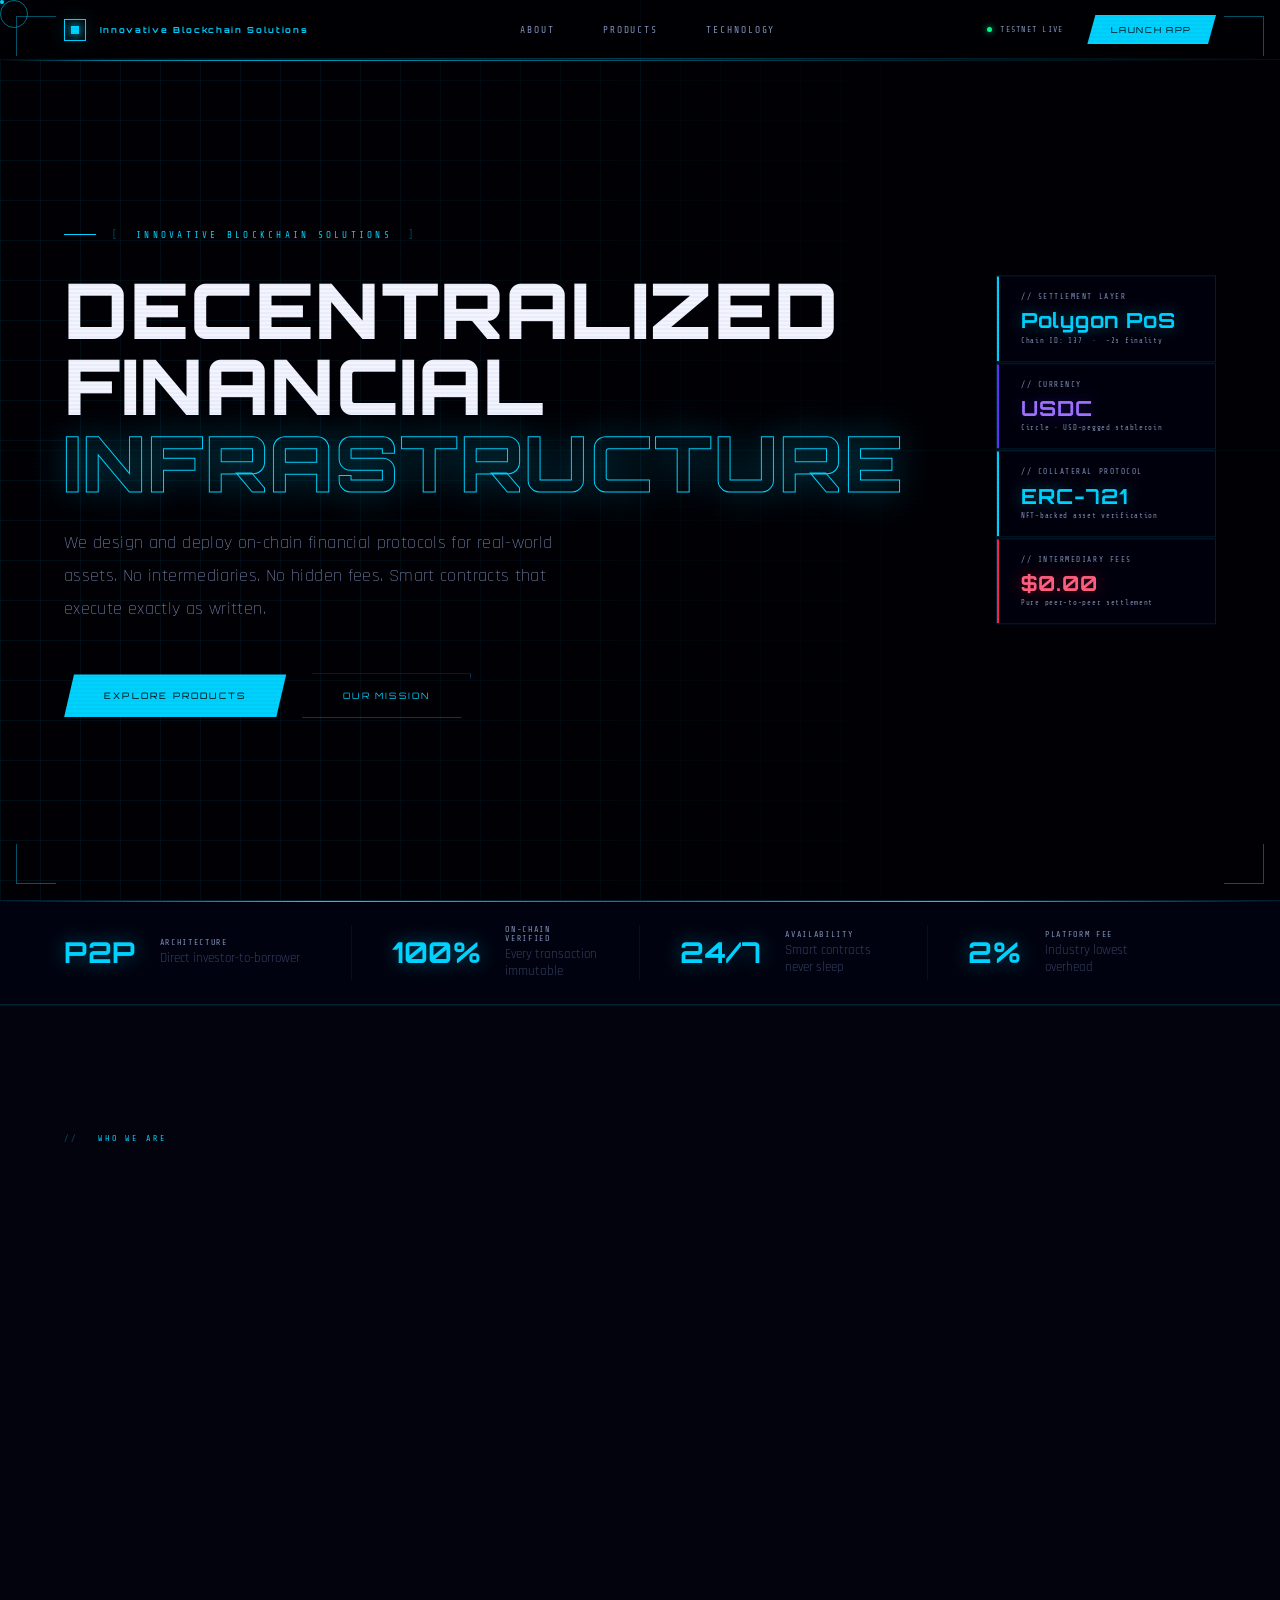
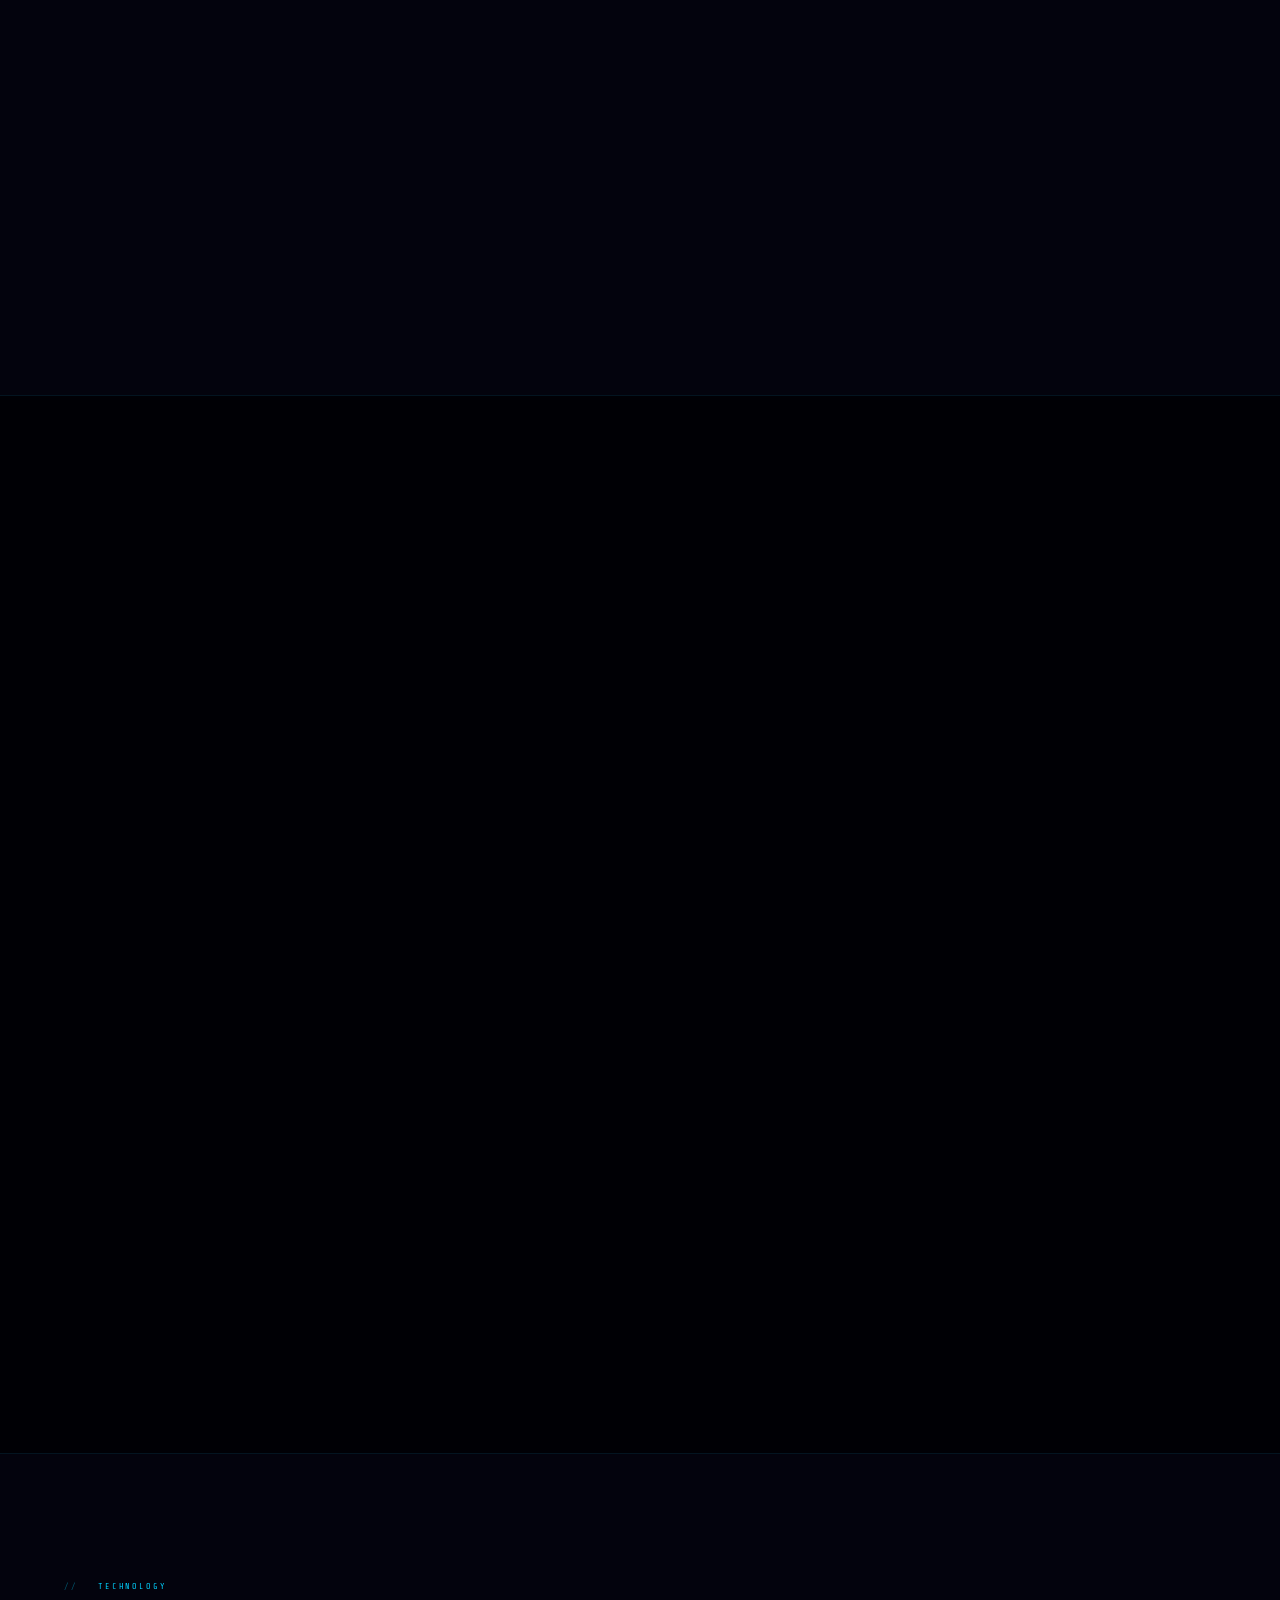
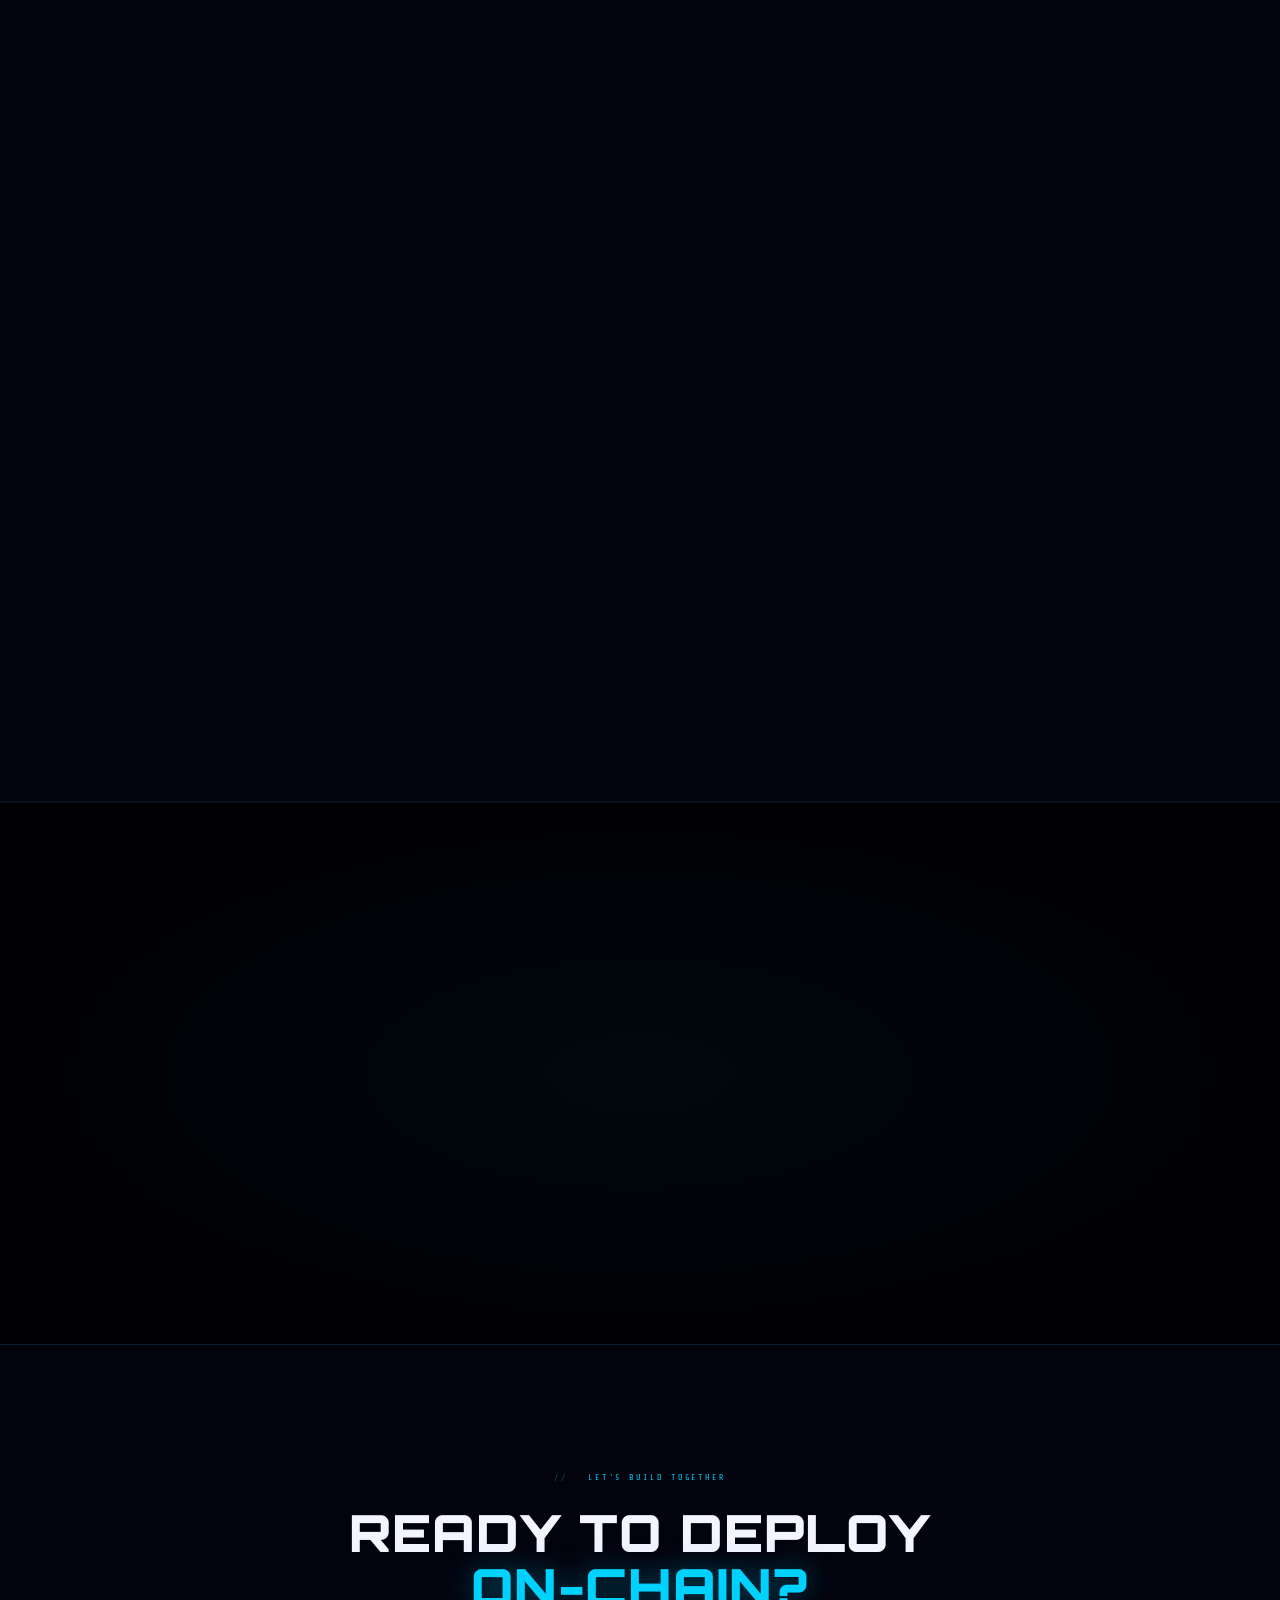
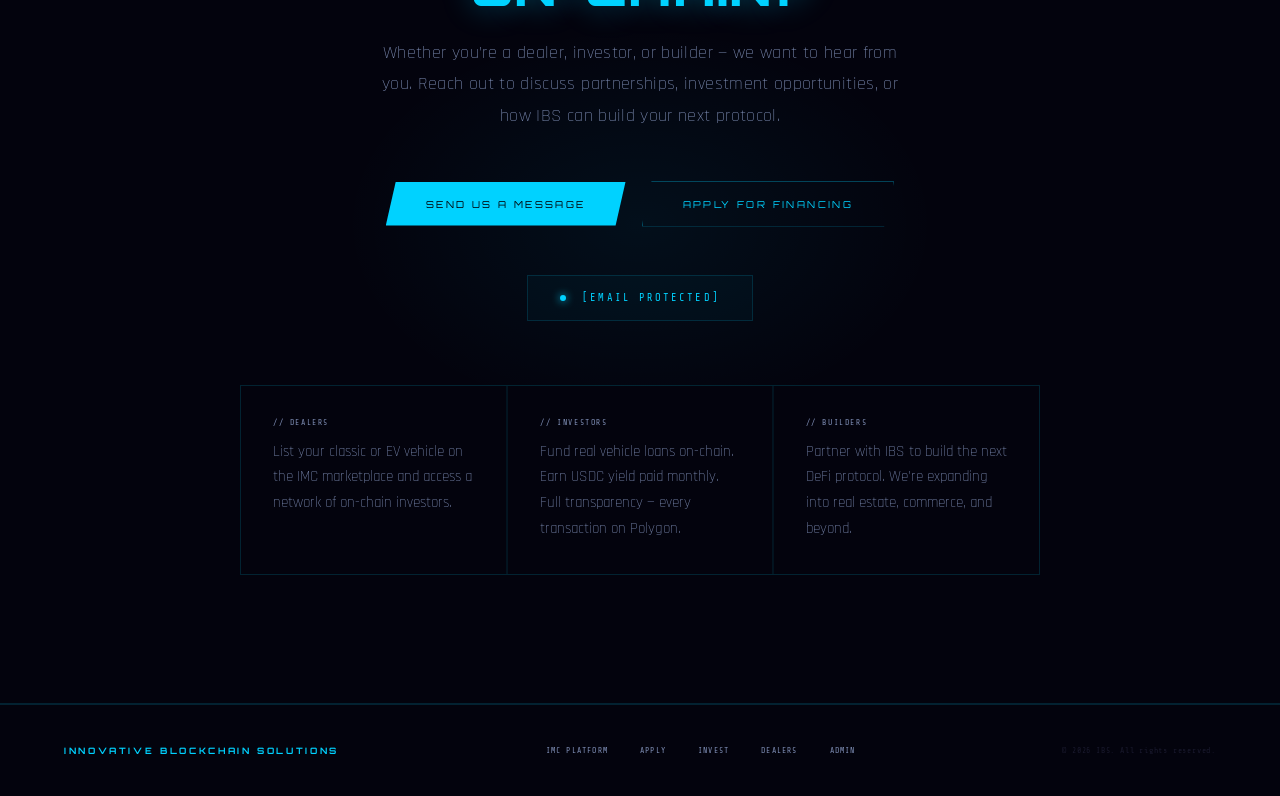
==== index.html @ 5142f0af "Update index.html" ====
<!DOCTYPE html>
<html lang="en">
<head>
<meta charset="UTF-8">
<meta name="viewport" content="width=device-width, initial-scale=1.0">
<title>Innovative Blockchain Solutions</title>
<link href="https://fonts.googleapis.com/css2?family=Rajdhani:wght@300;400;500;600;700&family=Share+Tech+Mono&family=Orbitron:wght@400;500;600;700;800;900&display=swap" rel="stylesheet">
<style>
:root {
  --bg: #000005;
  --surface: #03030d;
  --border: rgba(0,210,255,0.08);
  --border2: rgba(0,210,255,0.15);
  --cyan: #00d2ff;
  --cyan2: #00fff7;
  --purple: #6030ff;
  --red: #ff2050;
  --text: #f2f4ff;
  --muted: #8090b8;
  --dim: #1a1a2e;
  --glow: rgba(0,210,255,0.15);
}

*, *::before, *::after { box-sizing: border-box; margin: 0; padding: 0; }
html { scroll-behavior: smooth; }

body {
  background: var(--bg);
  color: var(--text);
  font-family: 'Rajdhani', sans-serif;
  font-weight: 400;
  overflow-x: hidden;
  cursor: none;
}

/* CURSOR */
#cur { width:4px; height:4px; background:var(--cyan); position:fixed; pointer-events:none; z-index:9999; border-radius:50%; box-shadow:0 0 8px var(--cyan); }
#cur-ring { width:28px; height:28px; border:1px solid rgba(0,210,255,0.5); position:fixed; pointer-events:none; z-index:9998; border-radius:50%; }
#cur-cross-h { position:fixed; height:1px; width:100vw; background:rgba(0,210,255,0.03); pointer-events:none; z-index:9990; top:50%; transform:translateY(-50%); }
#cur-cross-v { position:fixed; width:1px; height:100vh; background:rgba(0,210,255,0.03); pointer-events:none; z-index:9990; left:50%; transform:translateX(-50%); }

/* SCANLINES */
body::before {
  content:'';
  position:fixed; inset:0;
  background: repeating-linear-gradient(0deg, transparent, transparent 2px, rgba(0,0,20,0.03) 2px, rgba(0,0,20,0.03) 4px);
  pointer-events:none; z-index:1000; animation: scanline 8s linear infinite;
}
@keyframes scanline {
  0% { background-position: 0 0; }
  100% { background-position: 0 100vh; }
}

/* HUD CORNERS */
.hud-tl, .hud-tr, .hud-bl, .hud-br {
  position:fixed; width:40px; height:40px; pointer-events:none; z-index:900;
}
.hud-tl { top:16px; left:16px; border-top:1px solid rgba(0,210,255,0.4); border-left:1px solid rgba(0,210,255,0.4); }
.hud-tr { top:16px; right:16px; border-top:1px solid rgba(0,210,255,0.4); border-right:1px solid rgba(0,210,255,0.4); }
.hud-bl { bottom:16px; left:16px; border-bottom:1px solid rgba(0,210,255,0.4); border-left:1px solid rgba(0,210,255,0.4); }
.hud-br { bottom:16px; right:16px; border-bottom:1px solid rgba(0,210,255,0.4); border-right:1px solid rgba(0,210,255,0.4); }

/* NAV */
nav {
  position:fixed; top:0; left:0; right:0; z-index:800;
  padding:0 4rem;
  height:60px;
  display:flex; justify-content:space-between; align-items:center;
  background: rgba(0,0,5,0.85);
  backdrop-filter: blur(30px);
  border-bottom: 1px solid var(--border);
}

nav::after {
  content:'';
  position:absolute; bottom:0; left:0; right:0; height:1px;
  background: linear-gradient(90deg, transparent, var(--cyan), transparent);
  opacity:0.3;
}

.nav-logo {
  font-family:'Orbitron', sans-serif;
  font-size:0.52rem;
  font-weight:700;
  letter-spacing:0.2em;
  color:var(--cyan);
  text-decoration:none;
  display:flex; align-items:center; gap:0.85rem;
}

.nav-logo-icon {
  width:22px; height:22px;
  border:1px solid var(--cyan);
  display:flex; align-items:center; justify-content:center;
  position:relative;
}
.nav-logo-icon::before {
  content:'';
  width:8px; height:8px;
  background:var(--cyan);
  box-shadow:0 0 10px var(--cyan), 0 0 20px var(--cyan);
  animation: pulse-dot 2s ease-in-out infinite;
}
@keyframes pulse-dot {
  0%,100% { transform:scale(1); opacity:1; }
  50% { transform:scale(0.6); opacity:0.5; }
}

.nav-center {
  display:flex; gap:3rem;
}
.nav-center a {
  font-family:'Share Tech Mono', monospace;
  font-size:0.6rem;
  letter-spacing:0.2em;
  text-transform:uppercase;
  color:var(--muted);
  text-decoration:none;
  transition:color 0.2s;
  position:relative;
}
.nav-center a::after {
  content:'';
  position:absolute; bottom:-4px; left:0; right:100%;
  height:1px; background:var(--cyan);
  transition:right 0.3s;
}
.nav-center a:hover { color:var(--cyan); }
.nav-center a:hover::after { right:0; }

.nav-right {
  display:flex; align-items:center; gap:1.5rem;
}

.nav-status {
  font-family:'Share Tech Mono', monospace;
  font-size:0.52rem;
  letter-spacing:0.15em;
  color:var(--muted);
  display:flex; align-items:center; gap:0.5rem;
}
.nav-status-dot {
  width:5px; height:5px;
  border-radius:50%;
  background:#00ff88;
  box-shadow:0 0 6px #00ff88;
  animation:pulse-dot 2s infinite;
}

.nav-btn {
  font-family:'Orbitron', monospace;
  font-size:0.52rem;
  letter-spacing:0.2em;
  text-transform:uppercase;
  color:var(--bg);
  background:var(--cyan);
  border:none;
  padding:0.6rem 1.5rem;
  cursor:none;
  text-decoration:none;
  clip-path: polygon(8px 0%, 100% 0%, calc(100% - 8px) 100%, 0% 100%);
  transition:all 0.2s;
  display:inline-block;
}
.nav-btn:hover { background:var(--cyan2); box-shadow:0 0 20px rgba(0,210,255,0.5); }

/* HERO */
.hero {
  min-height:100vh;
  display:flex; flex-direction:column; justify-content:center;
  padding:7rem 4rem 4rem;
  position:relative; overflow:visible;
  z-index:2;
}

/* Full-width ladder grid that fades into the title */
.hero::before {
  content:'';
  position:absolute;
  top:0; left:0; right:0; bottom:0;
  background-image:
    linear-gradient(rgba(0,210,255,0.07) 1px, transparent 1px),
    linear-gradient(90deg, rgba(0,210,255,0.07) 1px, transparent 1px);
  background-size:40px 40px;
  mask-image: linear-gradient(90deg, rgba(0,0,0,1) 0%, rgba(0,0,0,0.85) 25%, rgba(0,0,0,0.4) 55%, rgba(0,0,0,0.1) 75%, rgba(0,0,0,0) 90%);
  -webkit-mask-image: linear-gradient(90deg, rgba(0,0,0,1) 0%, rgba(0,0,0,0.85) 25%, rgba(0,0,0,0.4) 55%, rgba(0,0,0,0.1) 75%, rgba(0,0,0,0) 90%);
  pointer-events:none;
  z-index:1;
  animation: grid-drift 20s linear infinite;
}

@keyframes grid-drift {
  0% { background-position: 0 0; }
  100% { background-position: 40px 40px; }
}

/* Top edge accent line - full width */
.hero::after {
  content:'';
  position:absolute;
  top:60px; left:0; right:0; height:1px;
  background:linear-gradient(90deg, 
    rgba(0,210,255,0.0) 0%,
    rgba(0,210,255,0.6) 8%,
    rgba(0,210,255,0.8) 20%,
    rgba(0,210,255,0.4) 50%,
    rgba(0,210,255,0.15) 75%,
    rgba(0,210,255,0.0) 100%);
  pointer-events:none;
  z-index:3;
}

/* HERO CANVAS BACKGROUND */
#hero-canvas {
  position:fixed; inset:0;
  width:100vw; height:100vh;
  z-index:0;
}

.hero-content { position:relative; z-index:5; max-width:700px; }

.hero-eyebrow {
  font-family:'Share Tech Mono', monospace;
  font-size:0.58rem;
  letter-spacing:0.35em;
  text-transform:uppercase;
  color:var(--cyan);
  margin-bottom:2rem;
  display:flex; align-items:center; gap:1rem;
  opacity:0; animation: fadeUp 0.8s 0.3s forwards;
}
.hero-eyebrow-line { width:2rem; height:1px; background:var(--cyan); }
.hero-eyebrow-bracket { color:rgba(0,210,255,0.4); }

.hero-title {
  font-family:'Orbitron', sans-serif;
  font-weight:900;
  font-size:clamp(2.8rem, 6vw, 5.5rem);
  line-height:1.0;
  letter-spacing:0.02em;
  text-transform:uppercase;
  margin-bottom:1.5rem;
}

.hero-title .t1 { display:block; color:var(--text); opacity:0; animation:fadeUp 0.8s 0.5s forwards; }
.hero-title .t2 { display:block; color:var(--text); opacity:0; animation:fadeUp 0.8s 0.65s forwards; }
.hero-title .t3 {
  display:block;
  color:transparent;
  -webkit-text-stroke:1px var(--cyan);
  opacity:0; animation:fadeUp 0.8s 0.8s forwards;
  text-shadow: 0 0 40px rgba(0,210,255,0.3);
}

.hero-sub {
  font-family:'Rajdhani', sans-serif;
  font-size:1.15rem;
  font-weight:300;
  color:var(--muted);
  line-height:1.8;
  max-width:520px;
  margin-bottom:3rem;
  letter-spacing:0.02em;
  opacity:0; animation:fadeUp 0.8s 1s forwards;
}

.hero-actions {
  display:flex; gap:1rem; align-items:center;
  opacity:0; animation:fadeUp 0.8s 1.2s forwards;
}

.btn-primary {
  font-family:'Orbitron', sans-serif;
  font-size:0.55rem;
  letter-spacing:0.25em;
  text-transform:uppercase;
  color:var(--bg);
  background:var(--cyan);
  border:none;
  padding:1rem 2.5rem;
  cursor:none;
  text-decoration:none;
  clip-path: polygon(10px 0%, 100% 0%, calc(100% - 10px) 100%, 0% 100%);
  transition:all 0.2s;
  display:inline-block;
  position:relative;
  overflow:hidden;
}
.btn-primary::before {
  content:'';
  position:absolute; top:0; left:-100%; width:100%; height:100%;
  background: linear-gradient(90deg, transparent, rgba(255,255,255,0.3), transparent);
  transition:left 0.4s;
}
.btn-primary:hover { box-shadow:0 0 30px rgba(0,210,255,0.5), 0 0 60px rgba(0,210,255,0.2); }
.btn-primary:hover::before { left:100%; }

.btn-ghost {
  font-family:'Orbitron', sans-serif;
  font-size:0.55rem;
  letter-spacing:0.25em;
  text-transform:uppercase;
  color:var(--cyan);
  background:transparent;
  border:1px solid rgba(0,210,255,0.3);
  padding:1rem 2.5rem;
  cursor:none;
  text-decoration:none;
  clip-path: polygon(10px 0%, 100% 0%, calc(100% - 10px) 100%, 0% 100%);
  transition:all 0.2s;
  display:inline-block;
}
.btn-ghost:hover {
  background:rgba(0,210,255,0.06);
  border-color:rgba(0,210,255,0.6);
  box-shadow:0 0 20px rgba(0,210,255,0.1);
}

/* HERO METRICS */
.hero-metrics {
  position:absolute;
  right:4rem; top:50%; transform:translateY(-50%);
  display:flex; flex-direction:column; gap:1px;
  z-index:5;
  opacity:0; animation:fadeIn 1s 1.5s forwards;
}
.metric-item {
  background:rgba(0,0,15,0.8);
  border:1px solid var(--border2);
  padding:1rem 1.5rem;
  width:220px;
  position:relative;
  overflow:hidden;
}
.metric-item::before {
  content:'';
  position:absolute; left:0; top:0; bottom:0; width:2px;
  background:var(--cyan);
}
.metric-label {
  font-family:'Share Tech Mono', monospace;
  font-size:0.48rem;
  letter-spacing:0.2em;
  text-transform:uppercase;
  color:var(--muted);
  margin-bottom:0.4rem;
}
.metric-val {
  font-family:'Orbitron', sans-serif;
  font-weight:700;
  font-size:1.3rem;
  color:var(--cyan);
  letter-spacing:0.05em;
  text-shadow:0 0 15px rgba(0,210,255,0.4);
}
.metric-sub {
  font-family:'Share Tech Mono', monospace;
  font-size:0.45rem;
  color:var(--muted);
  letter-spacing:0.1em;
  margin-top:0.2rem;
}
.metric-item.purple::before { background:var(--purple); }
.metric-item.purple .metric-val { color:#a070ff; text-shadow:0 0 15px rgba(96,48,255,0.4); }
.metric-item.red::before { background:var(--red); }
.metric-item.red .metric-val { color:#ff6080; text-shadow:0 0 15px rgba(255,32,80,0.4); }

/* DATA STRIP */
.data-strip {
  position:relative; z-index:2;
  border-top:1px solid var(--border2);
  border-bottom:1px solid var(--border2);
  padding:1.5rem 4rem;
  background:rgba(0,5,20,0.7);
  backdrop-filter:blur(10px);
  overflow:hidden;
}
.data-strip::before {
  content:'';
  position:absolute; top:0; left:0; right:0; height:1px;
  background:linear-gradient(90deg, transparent, var(--cyan), var(--purple), var(--cyan), transparent);
  animation:scan 4s linear infinite;
}
@keyframes scan {
  0% { transform:translateX(-100%); }
  100% { transform:translateX(100%); }
}

.data-strip-inner {
  display:grid;
  grid-template-columns:repeat(4,1fr);
  gap:0;
}
.ds-item {
  padding:0 2.5rem;
  border-right:1px solid var(--border);
  display:flex; align-items:center; gap:1.5rem;
}
.ds-item:first-child { padding-left:0; }
.ds-item:last-child { border-right:none; }
.ds-num {
  font-family:'Orbitron', sans-serif;
  font-weight:700;
  font-size:1.8rem;
  color:var(--cyan);
  letter-spacing:0.02em;
  text-shadow:0 0 20px rgba(0,210,255,0.4);
  line-height:1;
}
.ds-text {}
.ds-label {
  font-family:'Share Tech Mono', monospace;
  font-size:0.52rem;
  letter-spacing:0.2em;
  text-transform:uppercase;
  color:var(--muted);
}
.ds-desc {
  font-family:'Rajdhani', sans-serif;
  font-size:0.82rem;
  color:rgba(74,85,128,0.7);
  margin-top:0.2rem;
}

/* SECTIONS */
section {
  position:relative; z-index:2;
  padding:8rem 4rem;
}

.sec-tag {
  font-family:'Share Tech Mono', monospace;
  font-size:0.52rem;
  letter-spacing:0.35em;
  text-transform:uppercase;
  color:var(--cyan);
  margin-bottom:1.5rem;
  display:flex; align-items:center; gap:1rem;
}
.sec-tag::before { content:'//'; color:rgba(0,210,255,0.4); margin-right:0.25rem; }

.sec-title {
  font-family:'Orbitron', sans-serif;
  font-weight:800;
  font-size:clamp(2rem, 4vw, 3.5rem);
  line-height:1.05;
  letter-spacing:0.02em;
  text-transform:uppercase;
  margin-bottom:1.5rem;
}

/* ABOUT */
#about { background:var(--surface); border-top:1px solid var(--border); border-bottom:1px solid var(--border); }

.about-grid {
  display:grid;
  grid-template-columns:1fr 1fr;
  gap:6rem;
  align-items:center;
  margin-top:4rem;
}

.about-text p {
  font-size:1.05rem;
  font-weight:300;
  color:var(--muted);
  line-height:1.85;
  margin-bottom:1.5rem;
  letter-spacing:0.02em;
}
.about-text p strong { color:var(--text); font-weight:600; }
.about-text p em { color:var(--cyan); font-style:normal; }

.spec-list {
  margin-top:2.5rem;
  border:1px solid var(--border);
}
.spec-row {
  display:flex;
  border-bottom:1px solid var(--border);
  font-family:'Share Tech Mono', monospace;
}
.spec-row:last-child { border-bottom:none; }
.spec-key {
  font-size:0.52rem;
  letter-spacing:0.15em;
  text-transform:uppercase;
  color:var(--muted);
  padding:0.85rem 1.25rem;
  border-right:1px solid var(--border);
  min-width:160px;
  background:rgba(0,210,255,0.02);
}
.spec-val {
  font-size:0.6rem;
  letter-spacing:0.1em;
  color:var(--cyan);
  padding:0.85rem 1.25rem;
}

/* ABOUT VISUAL */
.about-visual {
  position:relative;
  height:540px;
  margin-top:-6rem;
}
#about-canvas {
  width:100%; height:100%;
}

/* PRODUCTS */
#products { background:var(--bg); }

.products-header {
  display:flex;
  justify-content:space-between;
  align-items:flex-end;
  margin-bottom:3rem;
  padding-bottom:2rem;
  border-bottom:1px solid var(--border);
}

.products-grid {
  display:grid;
  grid-template-columns:2fr 1fr;
  gap:1px;
  background:var(--border2);
  border:1px solid var(--border2);
}

.product-card {
  background:var(--bg);
  padding:3rem;
  position:relative;
  overflow:hidden;
  text-decoration:none;
  color:inherit;
  display:block;
  cursor:none;
  transition:background 0.3s;
}

.product-card::after {
  content:'';
  position:absolute;
  bottom:0; left:0; right:100%; height:2px;
  background:var(--cyan);
  transition:right 0.4s;
}
.product-card:hover::after { right:0; }
.product-card:hover { background:rgba(0,210,255,0.02); }

.product-card.disabled { cursor:not-allowed; }
.product-card.disabled:hover { background:var(--bg); }
.product-card.disabled::after { display:none; }

.product-number {
  position:absolute; top:2rem; right:2rem;
  font-family:'Orbitron', sans-serif;
  font-weight:900;
  font-size:6rem;
  color:rgba(0,210,255,0.04);
  letter-spacing:-0.05em;
  line-height:1;
}

.product-badge {
  font-family:'Share Tech Mono', monospace;
  font-size:0.5rem;
  letter-spacing:0.2em;
  text-transform:uppercase;
  padding:0.2rem 0.75rem;
  border:1px solid;
  display:inline-flex;
  align-items:center;
  gap:0.4rem;
  margin-bottom:2rem;
}
.badge-live { color:#00ff88; border-color:rgba(0,255,136,0.3); background:rgba(0,255,136,0.05); }
.badge-soon { color:var(--muted); border-color:var(--border); }
.badge-dev { color:#a070ff; border-color:rgba(160,112,255,0.3); background:rgba(160,112,255,0.05); }
.badge-dot { width:4px; height:4px; border-radius:50%; background:currentColor; animation:pulse-dot 2s infinite; }

.product-name {
  font-family:'Orbitron', sans-serif;
  font-weight:900;
  font-size:3rem;
  letter-spacing:0.05em;
  text-transform:uppercase;
  color:var(--text);
  line-height:1;
  margin-bottom:0.35rem;
}

.product-full {
  font-family:'Share Tech Mono', monospace;
  font-size:0.55rem;
  letter-spacing:0.2em;
  text-transform:uppercase;
  color:var(--muted);
  margin-bottom:1.5rem;
}

.product-desc {
  font-size:1rem;
  font-weight:300;
  color:var(--muted);
  line-height:1.75;
  margin-bottom:2rem;
  max-width:480px;
  letter-spacing:0.02em;
}

.product-tags {
  display:flex; gap:0.5rem; flex-wrap:wrap; margin-bottom:2.5rem;
}
.ptag {
  font-family:'Share Tech Mono', monospace;
  font-size:0.45rem;
  letter-spacing:0.15em;
  text-transform:uppercase;
  color:rgba(0,210,255,0.5);
  border:1px solid rgba(0,210,255,0.15);
  padding:0.2rem 0.6rem;
  background:rgba(0,210,255,0.03);
}

.product-cta {
  font-family:'Orbitron', sans-serif;
  font-size:0.52rem;
  letter-spacing:0.2em;
  text-transform:uppercase;
  color:var(--cyan);
  display:flex; align-items:center; gap:0.75rem;
}
.cta-arrow {
  width:24px; height:1px; background:var(--cyan);
  position:relative; transition:width 0.3s;
}
.cta-arrow::after {
  content:'';
  position:absolute; right:0; top:-3px;
  width:7px; height:7px;
  border-right:1px solid var(--cyan);
  border-top:1px solid var(--cyan);
  transform:rotate(45deg);
}
.product-card:hover .cta-arrow { width:48px; }

/* SIDE STACK */
.product-side {
  display:grid; grid-template-rows:1fr 1fr;
  gap:1px; background:var(--border2);
}
.product-side-card {
  background:var(--bg);
  padding:2.5rem;
  position:relative; overflow:hidden;
}
.product-side-card .product-name { font-size:1.8rem; }

/* TECH */
#tech { background:var(--surface); border-top:1px solid var(--border); border-bottom:1px solid var(--border); }

.tech-grid {
  display:grid;
  grid-template-columns:repeat(3,1fr);
  gap:1px;
  background:var(--border);
  border:1px solid var(--border);
  margin-top:4rem;
}

.tech-card {
  background:var(--surface);
  padding:2.5rem 2rem;
  position:relative; overflow:hidden;
  transition:background 0.2s;
}
.tech-card:hover { background:rgba(0,210,255,0.02); }
.tech-card::before {
  content:'';
  position:absolute; top:0; left:0; right:0; height:1px;
  background:linear-gradient(90deg, transparent, var(--cyan), transparent);
  opacity:0; transition:opacity 0.3s;
}
.tech-card:hover::before { opacity:1; }

.tech-card-num {
  font-family:'Orbitron', monospace;
  font-size:0.5rem;
  letter-spacing:0.2em;
  color:rgba(0,210,255,0.2);
  margin-bottom:1.5rem;
}
.tech-card-name {
  font-family:'Orbitron', sans-serif;
  font-weight:700;
  font-size:1.1rem;
  letter-spacing:0.05em;
  text-transform:uppercase;
  color:var(--text);
  margin-bottom:0.5rem;
}
.tech-card-desc {
  font-size:0.9rem;
  font-weight:300;
  color:var(--muted);
  line-height:1.7;
  letter-spacing:0.02em;
}

/* MANIFESTO */
.manifesto {
  position:relative; z-index:2;
  padding:10rem 4rem;
  border-top:1px solid var(--border);
  text-align:center;
  overflow:hidden;
}
.manifesto::before {
  content:'';
  position:absolute; inset:0;
  background:radial-gradient(ellipse at center, rgba(0,210,255,0.04) 0%, transparent 70%);
}
.manifesto-quote {
  font-family:'Orbitron', sans-serif;
  font-weight:700;
  font-size:clamp(1.2rem, 2.5vw, 2rem);
  letter-spacing:0.03em;
  text-transform:uppercase;
  line-height:1.4;
  max-width:800px;
  margin:0 auto 2rem;
  position:relative; z-index:1;
}
.manifesto-quote em {
  font-style:normal;
  color:var(--cyan);
  text-shadow:0 0 20px rgba(0,210,255,0.4);
}
.manifesto-attr {
  font-family:'Share Tech Mono', monospace;
  font-size:0.55rem;
  letter-spacing:0.25em;
  text-transform:uppercase;
  color:var(--muted);
  position:relative; z-index:1;
}

/* FOOTER */
footer {
  position:relative; z-index:2;
  border-top:1px solid var(--border2);
  padding:2.5rem 4rem;
  display:flex;
  justify-content:space-between;
  align-items:center;
  background:var(--surface);
}
.footer-logo {
  font-family:'Orbitron', sans-serif;
  font-size:0.55rem;
  font-weight:700;
  letter-spacing:0.3em;
  text-transform:uppercase;
  color:var(--cyan);
}
.footer-links { display:flex; gap:2rem; }
.footer-links a {
  font-family:'Share Tech Mono', monospace;
  font-size:0.5rem;
  letter-spacing:0.15em;
  text-transform:uppercase;
  color:var(--muted);
  text-decoration:none;
  transition:color 0.2s;
}
.footer-links a:hover { color:var(--cyan); }
.footer-copy {
  font-family:'Share Tech Mono', monospace;
  font-size:0.5rem;
  letter-spacing:0.1em;
  color:var(--dim);
}

/* ANIMATIONS */
@keyframes fadeUp { from{opacity:0;transform:translateY(24px)}to{opacity:1;transform:translateY(0)} }
@keyframes fadeIn { from{opacity:0}to{opacity:1} }

.reveal { opacity:0; transform:translateY(32px); transition:all 0.9s cubic-bezier(0.16,1,0.3,1); }
.reveal.visible { opacity:1; transform:translateY(0); }

/* TOP EDGE STREAKS */
.hero-top-streaks {
  position:absolute;
  top:58px; left:0; right:0;
  height:80px;
  pointer-events:none;
  z-index:4;
  overflow:hidden;
}
.streak {
  position:absolute;
  top:0; height:1px;
  background:linear-gradient(90deg, transparent, var(--cyan), transparent);
  animation: streak-move 3s linear infinite;
  opacity:0;
}
.streak.s1 { width:30%; animation-delay:0s; animation-duration:2.8s; top:0px; }
.streak.s2 { width:20%; animation-delay:0.6s; animation-duration:3.2s; top:8px; opacity:0; }
.streak.s3 { width:40%; animation-delay:1.2s; animation-duration:2.5s; top:2px; }
.streak.s4 { width:15%; animation-delay:1.8s; animation-duration:3.8s; top:5px; }
.streak.s5 { width:25%; animation-delay:2.4s; animation-duration:2.2s; top:1px; }

@keyframes streak-move {
  0%   { left:-40%; opacity:0; }
  5%   { opacity:0.8; }
  90%  { opacity:0.4; }
  100% { left:110%; opacity:0; }
}

/* ── MOBILE ─────────────────────────────────────────── */
@media (max-width: 768px) {
  nav { padding: 0 1.5rem; }
  .nav-center { display: none; }
  .nav-right .nav-status { display: none; }

  .hero { padding: 6rem 1.5rem 3rem; }
  .hero-title { font-size: 2.2rem; }
  .hero-metrics { display: none; }
  .hero-actions { flex-direction: column; align-items: flex-start; }

  .data-strip-inner { grid-template-columns: 1fr 1fr; }
  .ds-item:nth-child(2) { border-right: none; }
  .ds-item { padding: 0 1rem; }

  section { padding: 4rem 1.5rem; }

  .about-grid { grid-template-columns: 1fr; gap: 2rem; }
  .about-visual { height: 300px; margin-top: 0; }

  .products-grid { grid-template-columns: 1fr; }
  .product-side { grid-template-rows: auto auto; }
  .product-number { font-size: 3rem; }

  .tech-grid { grid-template-columns: 1fr 1fr; }

  .manifesto { padding: 5rem 1.5rem; }
  .manifesto-quote { font-size: 1.1rem; }

  footer { flex-direction: column; gap: 1.5rem; text-align: center; padding: 2rem 1.5rem; }
  .footer-links { flex-wrap: wrap; justify-content: center; gap: 1rem; }

  /* CTA section */
  section .btn-primary, section .btn-ghost { width: 100%; text-align: center; }
  section [style*="grid-template-columns:repeat(3"] { grid-template-columns: 1fr !important; }
  section [style*="display:flex;gap:1rem;justify-content:center"] { flex-direction: column; align-items: center; }

  .hud-tl, .hud-tr, .hud-bl, .hud-br { width: 24px; height: 24px; }
}

@media (max-width: 480px) {
  .hero-title { font-size: 1.8rem; }
  .data-strip-inner { grid-template-columns: 1fr; }
  .ds-item { border-right: none; border-bottom: 1px solid var(--border); padding: 0.75rem 0; }
  .tech-grid { grid-template-columns: 1fr; }
  .products-header { flex-direction: column; gap: 1.5rem; }
  .spec-list { overflow-x: auto; }
}
</style>
</head>
<body>

<div id="cur"></div>
<div id="cur-ring"></div>
<div id="cur-cross-h"></div>
<div id="cur-cross-v"></div>
<div class="hud-tl"></div>
<div class="hud-tr"></div>
<div class="hud-bl"></div>
<div class="hud-br"></div>

<nav>
  <a href="#" class="nav-logo">
    <div class="nav-logo-icon"></div>
    Innovative Blockchain Solutions
  </a>
  <div class="nav-center">
    <a href="#about">About</a>
    <a href="#products">Products</a>
    <a href="#tech">Technology</a>
  </div>
  <div class="nav-right">
    <div class="nav-status">
      <div class="nav-status-dot"></div>
      TESTNET LIVE
    </div>
    <a href="#products" class="nav-btn">Launch App</a>
  </div>
</nav>

<!-- HERO -->
<section class="hero">
  <canvas id="hero-canvas"></canvas>

  <!-- TOP EDGE STREAKS -->
  <div class="hero-top-streaks">
    <div class="streak s1"></div>
    <div class="streak s2"></div>
    <div class="streak s3"></div>
    <div class="streak s4"></div>
    <div class="streak s5"></div>
  </div>

  <div class="hero-content">
    <div class="hero-eyebrow">
      <div class="hero-eyebrow-line"></div>
      <span class="hero-eyebrow-bracket">[</span>
      Innovative Blockchain Solutions
      <span class="hero-eyebrow-bracket">]</span>
    </div>
    <h1 class="hero-title">
      <span class="t1">Decentralized</span>
      <span class="t2">Financial</span>
      <span class="t3">Infrastructure</span>
    </h1>
    <p class="hero-sub">We design and deploy on-chain financial protocols for real-world assets. No intermediaries. No hidden fees. Smart contracts that execute exactly as written.</p>
    <div class="hero-actions">
      <a href="#products" class="btn-primary">Explore Products</a>
      <a href="#about" class="btn-ghost">Our Mission</a>
    </div>
  </div>

  <div class="hero-metrics">
    <div class="metric-item">
      <div class="metric-label">// Settlement Layer</div>
      <div class="metric-val">Polygon PoS</div>
      <div class="metric-sub">Chain ID: 137 &nbsp;·&nbsp; ~2s finality</div>
    </div>
    <div class="metric-item purple">
      <div class="metric-label">// Currency</div>
      <div class="metric-val">USDC</div>
      <div class="metric-sub">Circle · USD-pegged stablecoin</div>
    </div>
    <div class="metric-item">
      <div class="metric-label">// Collateral Protocol</div>
      <div class="metric-val">ERC-721</div>
      <div class="metric-sub">NFT-backed asset verification</div>
    </div>
    <div class="metric-item red">
      <div class="metric-label">// Intermediary Fees</div>
      <div class="metric-val">$0.00</div>
      <div class="metric-sub">Pure peer-to-peer settlement</div>
    </div>
  </div>
</section>

<!-- DATA STRIP -->
<div class="data-strip">
  <div class="data-strip-inner">
    <div class="ds-item">
      <div class="ds-num">P2P</div>
      <div class="ds-text">
        <div class="ds-label">Architecture</div>
        <div class="ds-desc">Direct investor-to-borrower</div>
      </div>
    </div>
    <div class="ds-item">
      <div class="ds-num">100%</div>
      <div class="ds-text">
        <div class="ds-label">On-Chain Verified</div>
        <div class="ds-desc">Every transaction immutable</div>
      </div>
    </div>
    <div class="ds-item">
      <div class="ds-num">24/7</div>
      <div class="ds-text">
        <div class="ds-label">Availability</div>
        <div class="ds-desc">Smart contracts never sleep</div>
      </div>
    </div>
    <div class="ds-item">
      <div class="ds-num">2%</div>
      <div class="ds-text">
        <div class="ds-label">Platform Fee</div>
        <div class="ds-desc">Industry lowest overhead</div>
      </div>
    </div>
  </div>
</div>

<!-- ABOUT -->
<section id="about">
  <div class="sec-tag">Who We Are</div>
  <h2 class="sec-title reveal">We Build Protocols.<br><span style="color:var(--cyan)">Not Promises.</span></h2>
  <div class="about-grid reveal">
    <div class="about-text">
      <p><strong>Innovative Blockchain Solutions</strong> is a Las Vegas-based Web3 development firm building decentralized financial infrastructure for real-world assets.</p>
      <p>We believe the future of finance is <em>programmable, transparent, and accessible</em> to everyone. Every product we build runs on-chain — auditable by anyone, controlled by no one.</p>
      <p>Our first protocol, <strong>IMC (Illusive Motor Concepts)</strong>, brings peer-to-peer auto financing to the blockchain. Vehicle loans funded by real investors, settled in USDC, secured by NFT-backed collateral on Polygon.</p>
      <div class="spec-list">
        <div class="spec-row"><div class="spec-key">Network</div><div class="spec-val">Polygon PoS · Chain ID 137</div></div>
        <div class="spec-row"><div class="spec-key">Settlement</div><div class="spec-val">USDC · Circle · USD-pegged</div></div>
        <div class="spec-row"><div class="spec-key">Collateral</div><div class="spec-val">ERC-721 NFT · Vehicle-backed</div></div>
        <div class="spec-row"><div class="spec-key">Architecture</div><div class="spec-val">Custom Vault Contracts · Solidity</div></div>
        <div class="spec-row"><div class="spec-key">Status</div><div class="spec-val">Live on Testnet · Mainnet Q2 2026</div></div>
      </div>
    </div>
    <div class="about-visual">
      <canvas id="about-canvas"></canvas>
    </div>
  </div>
</section>

<!-- PRODUCTS -->
<section id="products">
  <div class="products-header reveal">
    <div>
      <div class="sec-tag">Our Products</div>
      <h2 class="sec-title">What We're<br>Deploying</h2>
    </div>
    <p style="max-width:280px;color:var(--muted);font-size:0.95rem;line-height:1.7;font-weight:300;letter-spacing:0.02em;">Each protocol is a standalone smart contract system deployed on-chain. Real contracts. Real assets. Real yield.</p>
  </div>

  <div class="products-grid reveal">
    <a href="/imc/" class="product-card">
      <div class="product-number">01</div>
      <div class="product-badge badge-live"><span class="badge-dot"></span>Live on Testnet</div>
      <div class="product-name">IMC</div>
      <div class="product-full">Illusive Motor Concepts &nbsp;·&nbsp; Auto Finance Protocol</div>
      <p class="product-desc">Peer-to-peer auto financing on the blockchain. Classic EV owners borrow directly from investors. No banks. No brokers. Yield paid in USDC every 30 days.</p>
      <div class="product-tags">
        <span class="ptag">Auto Finance</span>
        <span class="ptag">P2P Lending</span>
        <span class="ptag">NFT Collateral</span>
        <span class="ptag">USDC Yield</span>
        <span class="ptag">Polygon</span>
        <span class="ptag">ERC-721</span>
      </div>
      <div class="product-cta">
        Enter Platform
        <div class="cta-arrow"></div>
      </div>
    </a>

    <div class="product-side">
      <div class="product-side-card disabled">
        <div class="product-number" style="font-size:4rem;">02</div>
        <div class="product-badge badge-soon">Coming Soon</div>
        <div class="product-name">IBS RE</div>
        <div class="product-full">Real Estate Protocol</div>
        <p class="product-desc" style="font-size:0.88rem;margin-bottom:0;">Tokenized property financing. Fractional investment in real estate loans. Rental yield distributed on-chain.</p>
      </div>
      <div class="product-side-card disabled">
        <div class="product-number" style="font-size:4rem;">03</div>
        <div class="product-badge badge-dev"><span class="badge-dot"></span>In Development</div>
        <div class="product-name">IBS CO</div>
        <div class="product-full">Commerce Protocol</div>
        <p class="product-desc" style="font-size:0.88rem;margin-bottom:0;">SMB invoice factoring on-chain. Businesses receive instant liquidity. Investors earn yield on short-term receivables.</p>
      </div>
    </div>
  </div>
</section>

<!-- TECH -->
<section id="tech">
  <div class="sec-tag">Technology</div>
  <h2 class="sec-title reveal">Battle-Tested<br><span style="color:var(--cyan)">Infrastructure</span></h2>
  <div class="tech-grid reveal">
    <div class="tech-card">
      <div class="tech-card-num">// 01</div>
      <div class="tech-card-name">Polygon PoS</div>
      <div class="tech-card-desc">EVM-compatible Layer 2 with ~2 second finality and sub-cent transaction costs. MATIC secured proof-of-stake consensus.</div>
    </div>
    <div class="tech-card">
      <div class="tech-card-num">// 02</div>
      <div class="tech-card-name">Solidity Vaults</div>
      <div class="tech-card-desc">Custom smart contract vault architecture. Each loan is its own isolated contract — investor funds, yield distribution, and payment logic fully automated.</div>
    </div>
    <div class="tech-card">
      <div class="tech-card-num">// 03</div>
      <div class="tech-card-name">USDC Settlement</div>
      <div class="tech-card-desc">Circle's regulated USD-pegged stablecoin. Zero volatility exposure for investors. Payments settle on-chain within seconds.</div>
    </div>
    <div class="tech-card">
      <div class="tech-card-num">// 04</div>
      <div class="tech-card-name">ERC-721 NFTs</div>
      <div class="tech-card-desc">Vehicle assets are minted as NFTs on-chain. Each token stores make, model, VIN, appraisal value, and vault address permanently on Polygon.</div>
    </div>
    <div class="tech-card">
      <div class="tech-card-num">// 05</div>
      <div class="tech-card-name">MetaMask + WalletConnect</div>
      <div class="tech-card-desc">Wallet-native authentication. No passwords. No accounts. Connect your wallet, sign a message, access your position instantly from any device.</div>
    </div>
    <div class="tech-card">
      <div class="tech-card-num">// 06</div>
      <div class="tech-card-name">Supabase Backend</div>
      <div class="tech-card-desc">Military-grade PostgreSQL with row-level security. Every record encrypted at rest. Wallet-based authentication replaces passwords entirely — more secure than DocuSign, more transparent than any bank.</div>
    </div>
  </div>
</section>

<!-- MANIFESTO -->
<div class="manifesto">
  <p class="manifesto-quote reveal">"Finance should be a <em>protocol</em>, not a privilege.<br>We're building the infrastructure that makes that real."</p>
  <div class="manifesto-attr reveal">— Innovative Blockchain Solutions &nbsp;·&nbsp; Las Vegas, NV &nbsp;·&nbsp; 2026</div>
</div>

<!-- CTA -->
<section style="position:relative;z-index:2;padding:8rem 4rem;background:var(--surface);border-top:1px solid var(--border2);border-bottom:1px solid var(--border2);overflow:hidden;">
  <!-- Background glow -->
  <div style="position:absolute;top:50%;left:50%;transform:translate(-50%,-50%);width:600px;height:400px;background:radial-gradient(ellipse,rgba(0,210,255,0.06) 0%,transparent 70%);pointer-events:none;"></div>

  <div style="max-width:800px;margin:0 auto;text-align:center;position:relative;z-index:1;">
    <div class="sec-tag" style="justify-content:center;">Let's Build Together</div>
    <h2 style="font-family:'Orbitron',sans-serif;font-weight:900;font-size:clamp(2rem,4vw,3.2rem);letter-spacing:0.02em;text-transform:uppercase;line-height:1.05;margin-bottom:1.5rem;">
      Ready to Deploy<br><span style="color:var(--cyan);text-shadow:0 0 30px rgba(0,210,255,0.4);">On-Chain?</span>
    </h2>
    <p style="font-family:'Rajdhani',sans-serif;font-size:1.1rem;font-weight:300;color:var(--muted);line-height:1.8;letter-spacing:0.02em;max-width:520px;margin:0 auto 3rem;">
      Whether you're a dealer, investor, or builder — we want to hear from you. Reach out to discuss partnerships, investment opportunities, or how IBS can build your next protocol.
    </p>

    <div style="display:flex;gap:1rem;justify-content:center;align-items:center;flex-wrap:wrap;margin-bottom:3rem;">
      <a href="/cdn-cgi/l/email-protection#c8a0ada4a4a788a4bda1bba7aba9aca1b2e6a7a6a4a1a6ad" class="btn-primary" style="font-size:0.6rem;">
        Send Us a Message
      </a>
      <a href="/imc/apply.html" class="btn-ghost" style="font-size:0.6rem;">
        Apply for Financing
      </a>
    </div>

    <!-- Contact detail -->
    <div style="display:inline-flex;align-items:center;gap:1rem;padding:1rem 2rem;border:1px solid var(--border2);background:rgba(0,210,255,0.03);">
      <div style="width:6px;height:6px;border-radius:50%;background:var(--cyan);box-shadow:0 0 8px var(--cyan);animation:pulse-dot 2s infinite;"></div>
      <a href="/cdn-cgi/l/email-protection#335b565f5f5c735f465a405c5052575a491d5c5d5f5a5d56" style="font-family:'Share Tech Mono',monospace;font-size:0.65rem;letter-spacing:0.2em;color:var(--cyan);text-decoration:none;text-transform:uppercase;">
        <span class="__cf_email__" data-cfemail="a9c1ccc5c5c6e9c5dcc0dac6cac8cdc0d387c6c7c5c0c7cc">[email&#160;protected]</span>
      </a>
    </div>

    <!-- Three info tiles -->
    <div style="display:grid;grid-template-columns:repeat(3,1fr);gap:1px;background:var(--border);border:1px solid var(--border);margin-top:4rem;">
      <div style="background:var(--surface);padding:2rem;text-align:left;">
        <div style="font-family:'Share Tech Mono',monospace;font-size:0.5rem;letter-spacing:0.2em;text-transform:uppercase;color:var(--muted);margin-bottom:0.75rem;">// Dealers</div>
        <div style="font-family:'Rajdhani',sans-serif;font-size:0.95rem;font-weight:300;color:var(--muted);line-height:1.7;">List your classic or EV vehicle on the IMC marketplace and access a network of on-chain investors.</div>
      </div>
      <div style="background:var(--surface);padding:2rem;text-align:left;border-left:1px solid var(--border);border-right:1px solid var(--border);">
        <div style="font-family:'Share Tech Mono',monospace;font-size:0.5rem;letter-spacing:0.2em;text-transform:uppercase;color:var(--muted);margin-bottom:0.75rem;">// Investors</div>
        <div style="font-family:'Rajdhani',sans-serif;font-size:0.95rem;font-weight:300;color:var(--muted);line-height:1.7;">Fund real vehicle loans on-chain. Earn USDC yield paid monthly. Full transparency — every transaction on Polygon.</div>
      </div>
      <div style="background:var(--surface);padding:2rem;text-align:left;">
        <div style="font-family:'Share Tech Mono',monospace;font-size:0.5rem;letter-spacing:0.2em;text-transform:uppercase;color:var(--muted);margin-bottom:0.75rem;">// Builders</div>
        <div style="font-family:'Rajdhani',sans-serif;font-size:0.95rem;font-weight:300;color:var(--muted);line-height:1.7;">Partner with IBS to build the next DeFi protocol. We're expanding into real estate, commerce, and beyond.</div>
      </div>
    </div>
  </div>
</section>
<!-- FOOTER -->
<footer>
  <div class="footer-logo">Innovative Blockchain Solutions</div>
  <div class="footer-links">
    <a href="/imc/">IMC Platform</a>
    <a href="/imc/apply.html">Apply</a>
    <a href="/imc/dashboard.html">Invest</a>
    <a href="/imc/dealer.html">Dealers</a>
    <a href="/imc/admin.html">Admin</a>
  </div>
  <div class="footer-copy">&#169; 2026 IBS. All rights reserved.</div>
</footer>

<script data-cfasync="false" src="/cdn-cgi/scripts/5c5dd728/cloudflare-static/email-decode.min.js"></script><script>
// CURSOR
var cur = document.getElementById('cur');
var ring = document.getElementById('cur-ring');
var ch = document.getElementById('cur-cross-h');
var cv = document.getElementById('cur-cross-v');
var mx=0,my=0,rx=0,ry=0;

document.addEventListener('mousemove', function(e) {
  mx=e.clientX; my=e.clientY;
  cur.style.left=(mx-2)+'px'; cur.style.top=(my-2)+'px';
  ch.style.top=my+'px';
  cv.style.left=mx+'px';
});

(function animRing(){
  rx+=(mx-rx-14)*0.1; ry+=(my-ry-14)*0.1;
  ring.style.left=rx+'px'; ring.style.top=ry+'px';
  requestAnimationFrame(animRing);
})();

document.querySelectorAll('a,button').forEach(function(el){
  el.addEventListener('mouseenter',function(){
    cur.style.transform='scale(3)';
    ring.style.transform='scale(1.6)';
    ring.style.borderColor='rgba(0,210,255,0.8)';
  });
  el.addEventListener('mouseleave',function(){
    cur.style.transform='scale(1)';
    ring.style.transform='scale(1)';
    ring.style.borderColor='rgba(0,210,255,0.5)';
  });
});

// HERO CANVAS - particle network
var hc = document.getElementById('hero-canvas');
var hctx = hc.getContext('2d');
var particles=[], W, H;

function resizeHero(){
  W=hc.width=hc.offsetWidth;
  H=hc.height=hc.offsetHeight;
  // Redistribute particles across new width
  particles.forEach(function(p){
    if(p.x > W) p.x = Math.random()*W;
  });
}
resizeHero();
window.addEventListener('resize', function(){
  resizeHero();
  // Redistribute any particles outside new bounds
  particles.forEach(function(p){
    if(p.x > W) p.x = Math.random()*W;
    if(p.y > H) p.y = Math.random()*H;
  });
});

var PARTICLE_COUNT = 220;
function initParticles(){
  particles = [];
  W = hc.width = hc.offsetWidth || window.innerWidth;
  H = hc.height = hc.offsetHeight || window.innerHeight;
  for(var i=0;i<PARTICLE_COUNT;i++){
    particles.push({
      x: Math.random()*W,
      y: Math.random()*H,
      vx: (Math.random()-0.5)*0.3,
      vy: (Math.random()-0.5)*0.3,
      size: Math.random()*1.5+0.3,
      opacity: Math.random()*0.6+0.1,
      pulse: Math.random()*Math.PI*2
    });
  }
}
setTimeout(initParticles, 50);

var mouseX=W/2, mouseY=H/2;
document.addEventListener('mousemove',function(e){
  var rect=hc.getBoundingClientRect();
  mouseX=e.clientX-rect.left;
  mouseY=e.clientY-rect.top;
});

var frameCount=0;
function drawHero(){
  hctx.clearRect(0,0,W,H);

  // Background gradient
  var bg=hctx.createRadialGradient(W*0.6,H*0.5,0,W*0.6,H*0.5,W*0.6);
  bg.addColorStop(0,'rgba(0,30,50,0.4)');
  bg.addColorStop(1,'rgba(0,0,5,0)');
  hctx.fillStyle=bg;
  hctx.fillRect(0,0,W,H);

  frameCount++;
  particles.forEach(function(p,i){
    p.x+=p.vx; p.y+=p.vy;
    p.pulse+=0.02;
    if(p.x<0)p.x=W; if(p.x>W)p.x=0;
    if(p.y<0)p.y=H; if(p.y>H)p.y=0;

    var ao=p.opacity*(0.7+0.3*Math.sin(p.pulse));

    // Draw connections
    for(var j=i+1;j<particles.length;j++){
      var p2=particles[j];
      var dx=p.x-p2.x, dy=p.y-p2.y;
      var dist=Math.sqrt(dx*dx+dy*dy);
      if(dist<150){
        var a=(1-dist/150)*0.14*ao;
        hctx.beginPath();
        hctx.moveTo(p.x,p.y);
        hctx.lineTo(p2.x,p2.y);
        hctx.strokeStyle='rgba(0,210,255,'+a+')';
        hctx.lineWidth=0.5;
        hctx.stroke();
      }
    }

    // Mouse influence
    var mdx=p.x-mouseX, mdy=p.y-mouseY;
    var mdist=Math.sqrt(mdx*mdx+mdy*mdy);
    if(mdist<200){
      var ma=(1-mdist/200)*0.35;
      hctx.beginPath();
      hctx.moveTo(p.x,p.y);
      hctx.lineTo(mouseX,mouseY);
      hctx.strokeStyle='rgba(0,255,247,'+ma+')';
      hctx.lineWidth=0.5;
      hctx.stroke();
    }

    // Draw particle
    hctx.beginPath();
    hctx.arc(p.x,p.y,p.size,0,Math.PI*2);
    hctx.fillStyle='rgba(0,210,255,'+ao+')';
    hctx.fill();

    // Glow on some particles
    if(p.size>1.2){
      hctx.beginPath();
      hctx.arc(p.x,p.y,p.size*3,0,Math.PI*2);
      hctx.fillStyle='rgba(0,210,255,'+(ao*0.08)+')';
      hctx.fill();
    }
  });

  // Horizontal scan line
  var scanY=(frameCount*0.5)%H;
  var scanGrad=hctx.createLinearGradient(0,scanY-20,0,scanY+20);
  scanGrad.addColorStop(0,'rgba(0,210,255,0)');
  scanGrad.addColorStop(0.5,'rgba(0,210,255,0.04)');
  scanGrad.addColorStop(1,'rgba(0,210,255,0)');
  hctx.fillStyle=scanGrad;
  hctx.fillRect(0,scanY-20,W,40);

  requestAnimationFrame(drawHero);
}
drawHero();

// ABOUT CANVAS - rotating 3D-like blockchain visualization
var ac = document.getElementById('about-canvas');
var actx = ac.getContext('2d');
var AW, AH, aframe=0;

function resizeAbout(){
  AW=ac.width=ac.offsetWidth;
  AH=ac.height=ac.offsetHeight;
}
resizeAbout();

var nodes3d=[];
var NODE_COUNT=12;
var NODE_LABELS=['NFT','USDC','VAULT','P2P','LOAN','APR','YIELD','BLOCK','TX','NODE','DEFI','POLY'];
var NODE_COLORS=['0,210,255','180,80,255','0,210,255','0,210,255','0,210,255','0,210,255','0,255,120','0,210,255','0,210,255','0,255,120','180,80,255','0,210,255'];
for(var i=0;i<NODE_COUNT;i++){
  var theta=Math.random()*Math.PI*2;
  var phi=Math.random()*Math.PI;
  var r=94.76+Math.random()*57.68;
  nodes3d.push({
    ox:r*Math.sin(phi)*Math.cos(theta),
    oy:r*Math.sin(phi)*Math.sin(theta),
    oz:r*Math.cos(phi),
    size:Math.random()*3+1.5,
    label:NODE_LABELS[i],
    color:NODE_COLORS[i]
  });
}

function project(x,y,z,rx,ry){
  // Rotate around Y axis
  var cosY=Math.cos(ry), sinY=Math.sin(ry);
  var x1=x*cosY-z*sinY, z1=x*sinY+z*cosY;
  // Rotate around X axis
  var cosX=Math.cos(rx), sinX=Math.sin(rx);
  var y1=y*cosX-z1*sinX, z2=y*sinX+z1*cosX;
  // Project
  var fov=400;
  var scale=fov/(fov+z2);
  return { x:x1*scale+AW/2, y:y1*scale+AH/2, z:z2, scale:scale };
}

function drawAbout(){
  actx.clearRect(0,0,AW,AH);
  aframe+=0.008;

  var rotY=aframe, rotX=Math.sin(aframe*0.3)*0.3;

  // Project all nodes
  var proj=nodes3d.map(function(n){
    return Object.assign({}, n, project(n.ox,n.oy,n.oz,rotX,rotY));
  });

  // Sort by z
  proj.sort(function(a,b){return a.z-b.z;});

  // Draw connections
  for(var i=0;i<proj.length;i++){
    for(var j=i+1;j<proj.length;j++){
      var a=proj[i], b=proj[j];
      var dx=a.ox-b.ox, dy=a.oy-b.oy, dz=a.oz-b.oz;
      var d3=Math.sqrt(dx*dx+dy*dy+dz*dz);
      if(d3<123.6){
        var alpha=(1-d3/123.6)*0.25*(a.scale+b.scale)/2;
        actx.beginPath();
        actx.moveTo(a.x,a.y);
        actx.lineTo(b.x,b.y);
        // Blend colors of connected nodes
        var ca=a.color||'0,210,255', cb=b.color||'0,210,255';
        actx.strokeStyle='rgba('+ca+','+alpha+')';
        actx.lineWidth=1.1;
        actx.stroke();
      }
    }
  }

  // Draw nodes
  proj.forEach(function(n){
    var a=Math.max(0.2,(n.z+200)/350)*n.scale;
    var nc=n.color||'0,210,255';
    // Glow
    actx.beginPath();
    actx.arc(n.x,n.y,n.size*3*n.scale,0,Math.PI*2);
    actx.fillStyle='rgba('+nc+','+(0.12*n.scale*n.scale)+')';
    actx.fill();
    // Core
    actx.beginPath();
    actx.arc(n.x,n.y,n.size*n.scale,0,Math.PI*2);
    actx.fillStyle='rgba('+nc+','+(1.0*n.scale/3)+')';
    actx.fill();
    // Label
    if(n.scale>0.7){
      actx.font=(9*n.scale)+'px "Share Tech Mono"';
      actx.fillStyle='rgba('+nc+','+(0.9*n.scale)+')';
      actx.textAlign='center';
      actx.fillText(n.label,n.x,n.y-n.size*n.scale-5);
    }
  });

  // Center orb
  var orbGrad=actx.createRadialGradient(AW/2,AH/2,0,AW/2,AH/2,42);
  orbGrad.addColorStop(0,'rgba(0,210,255,0.15)');
  orbGrad.addColorStop(1,'rgba(0,210,255,0)');
  actx.beginPath();
  actx.arc(AW/2,AH/2,42,0,Math.PI*2);
  actx.fillStyle=orbGrad;
  actx.fill();
  actx.beginPath();
  actx.arc(AW/2,AH/2,4.2,0,Math.PI*2);
  actx.fillStyle='rgba(0,255,247,0.9)';
  actx.fill();

  requestAnimationFrame(drawAbout);
}
drawAbout();

// SCROL
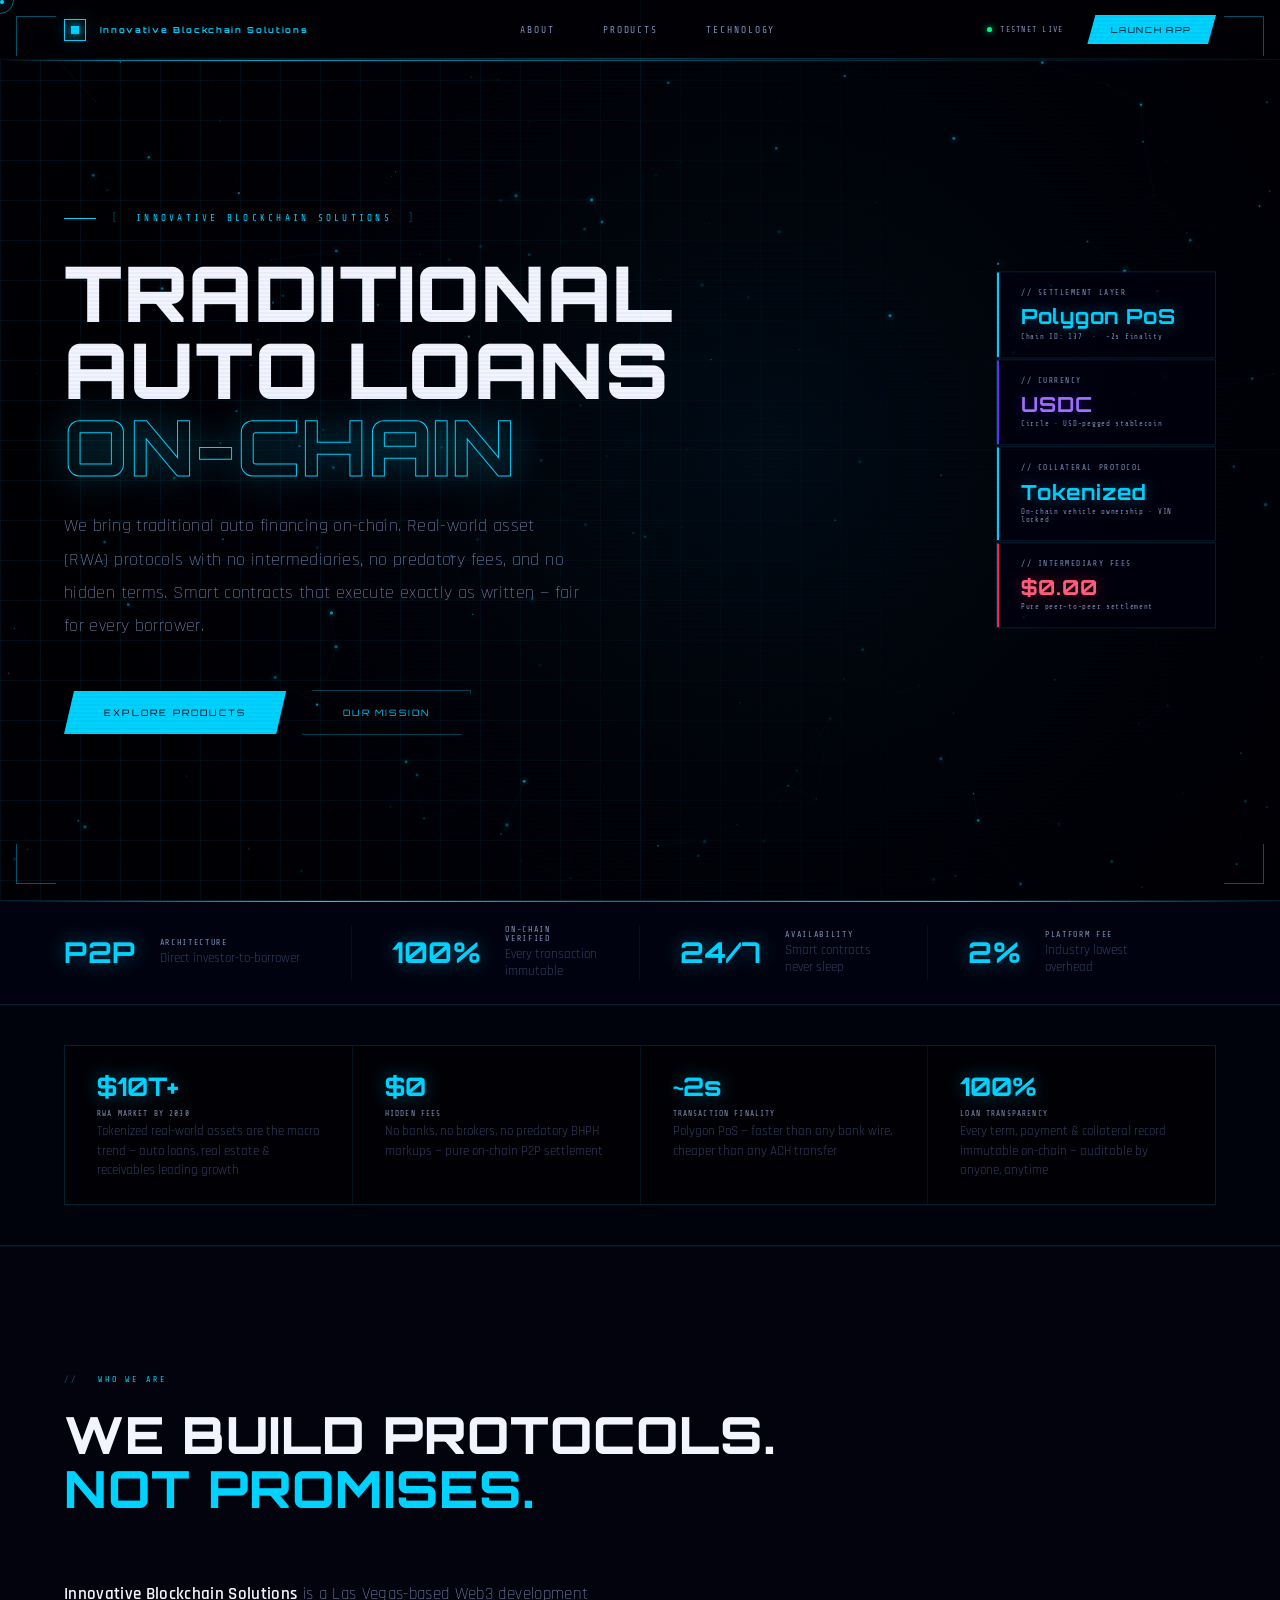
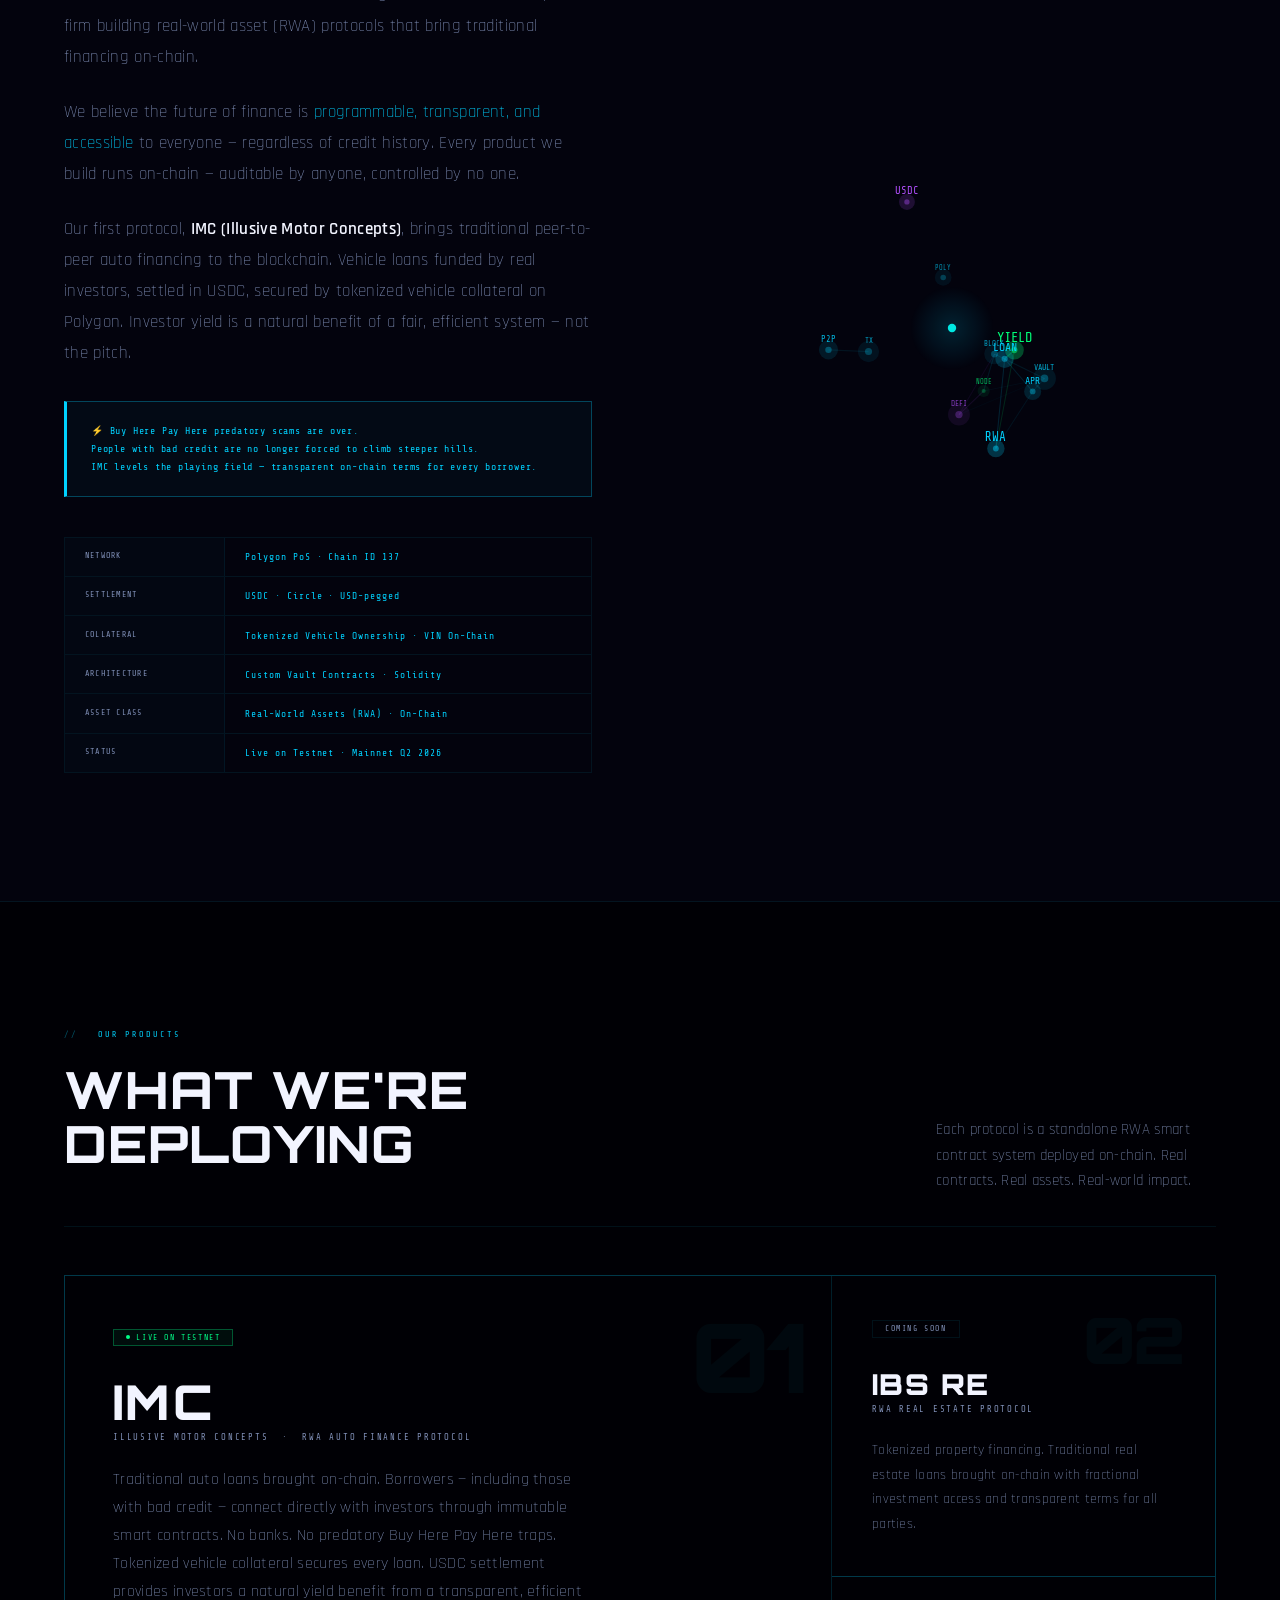
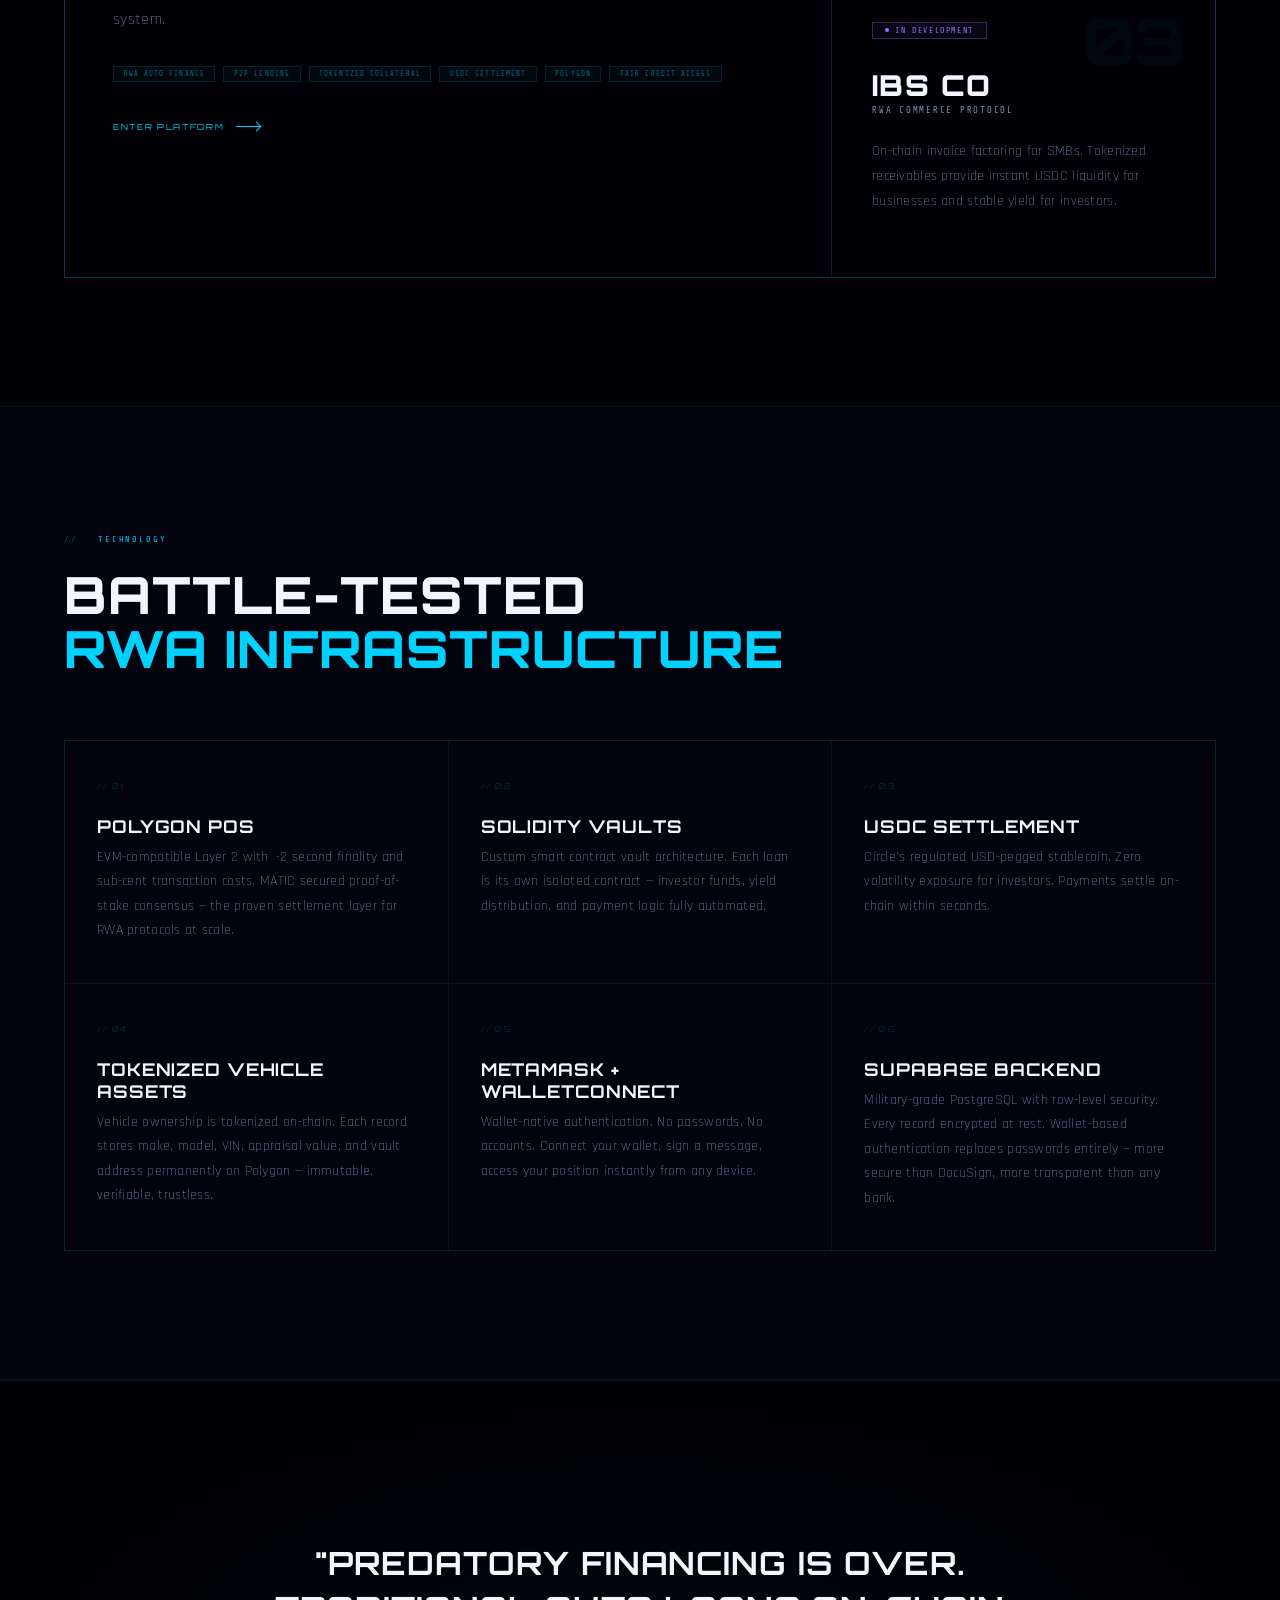
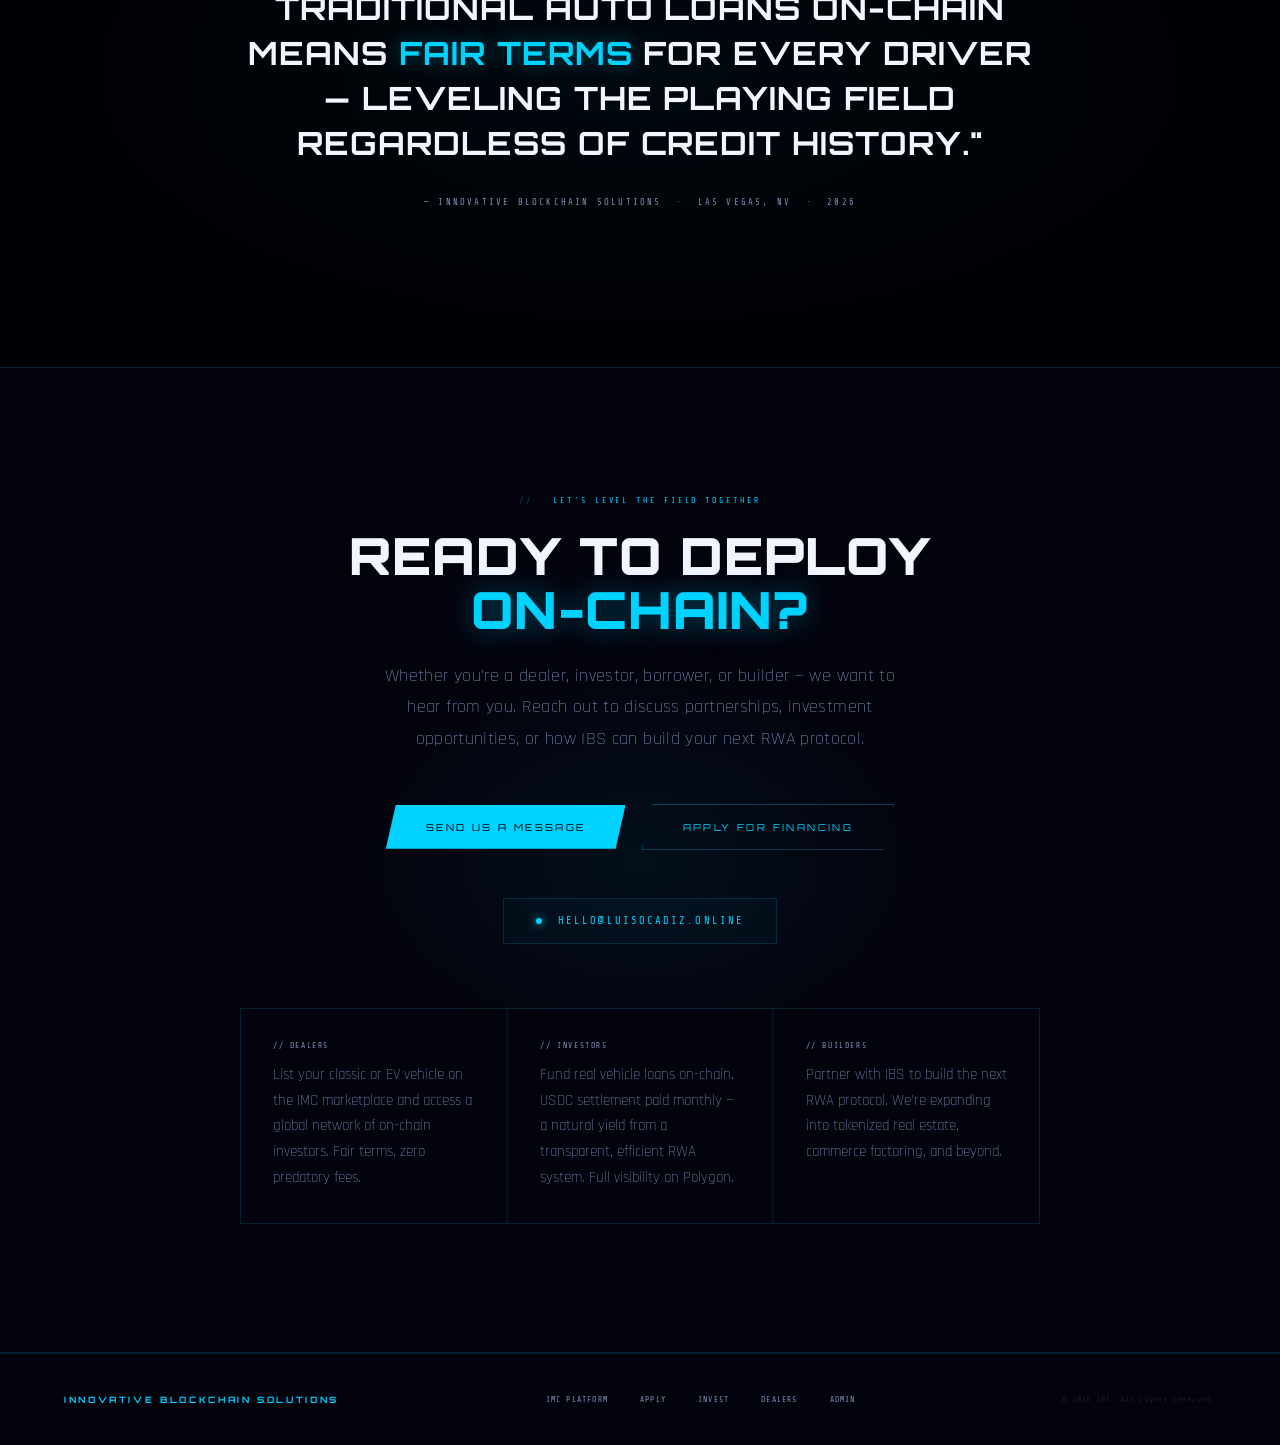
==== commit f0eabb24: "Update index.html" ====
--- a/index.html
+++ b/index.html
@@ -3,7 +3,9 @@
 <head>
 <meta charset="UTF-8">
 <meta name="viewport" content="width=device-width, initial-scale=1.0">
-<title>Innovative Blockchain Solutions</title>
+<title>Innovative Blockchain Solutions | Traditional Auto Loans On-Chain | RWA Protocols on Polygon</title>
+<meta name="description" content="Bringing traditional auto loans on-chain. Fair peer-to-peer RWA financing on Polygon — no banks, no predatory Buy Here Pay Here scams. Tokenized vehicle collateral. Real-world asset protocols for auto, real estate, and invoice factoring. Las Vegas, NV.">
+<meta name="keywords" content="RWA auto finance, real world asset protocol, tokenized auto loans, on-chain vehicle financing, RWA Polygon, tokenized collateral, peer-to-peer auto lending, Buy Here Pay Here alternative, fair auto loans blockchain, RWA DeFi, tokenized real estate, invoice factoring blockchain">
 <link href="https://fonts.googleapis.com/css2?family=Rajdhani:wght@300;400;500;600;700&family=Share+Tech+Mono&family=Orbitron:wght@400;500;600;700;800;900&display=swap" rel="stylesheet">
 <style>
 :root {
@@ -33,13 +35,11 @@
   cursor: none;
 }
 
-/* CURSOR */
 #cur { width:4px; height:4px; background:var(--cyan); position:fixed; pointer-events:none; z-index:9999; border-radius:50%; box-shadow:0 0 8px var(--cyan); }
 #cur-ring { width:28px; height:28px; border:1px solid rgba(0,210,255,0.5); position:fixed; pointer-events:none; z-index:9998; border-radius:50%; }
 #cur-cross-h { position:fixed; height:1px; width:100vw; background:rgba(0,210,255,0.03); pointer-events:none; z-index:9990; top:50%; transform:translateY(-50%); }
 #cur-cross-v { position:fixed; width:1px; height:100vh; background:rgba(0,210,255,0.03); pointer-events:none; z-index:9990; left:50%; transform:translateX(-50%); }
 
-/* SCANLINES */
 body::before {
   content:'';
   position:fixed; inset:0;
@@ -51,819 +51,212 @@
   100% { background-position: 0 100vh; }
 }
 
-/* HUD CORNERS */
-.hud-tl, .hud-tr, .hud-bl, .hud-br {
-  position:fixed; width:40px; height:40px; pointer-events:none; z-index:900;
-}
+.hud-tl, .hud-tr, .hud-bl, .hud-br { position:fixed; width:40px; height:40px; pointer-events:none; z-index:900; }
 .hud-tl { top:16px; left:16px; border-top:1px solid rgba(0,210,255,0.4); border-left:1px solid rgba(0,210,255,0.4); }
 .hud-tr { top:16px; right:16px; border-top:1px solid rgba(0,210,255,0.4); border-right:1px solid rgba(0,210,255,0.4); }
 .hud-bl { bottom:16px; left:16px; border-bottom:1px solid rgba(0,210,255,0.4); border-left:1px solid rgba(0,210,255,0.4); }
 .hud-br { bottom:16px; right:16px; border-bottom:1px solid rgba(0,210,255,0.4); border-right:1px solid rgba(0,210,255,0.4); }
 
-/* NAV */
 nav {
   position:fixed; top:0; left:0; right:0; z-index:800;
-  padding:0 4rem;
-  height:60px;
+  padding:0 4rem; height:60px;
   display:flex; justify-content:space-between; align-items:center;
   background: rgba(0,0,5,0.85);
   backdrop-filter: blur(30px);
   border-bottom: 1px solid var(--border);
 }
-
 nav::after {
-  content:'';
-  position:absolute; bottom:0; left:0; right:0; height:1px;
+  content:''; position:absolute; bottom:0; left:0; right:0; height:1px;
   background: linear-gradient(90deg, transparent, var(--cyan), transparent);
   opacity:0.3;
 }
-
-.nav-logo {
-  font-family:'Orbitron', sans-serif;
-  font-size:0.52rem;
-  font-weight:700;
-  letter-spacing:0.2em;
-  color:var(--cyan);
-  text-decoration:none;
-  display:flex; align-items:center; gap:0.85rem;
-}
-
-.nav-logo-icon {
-  width:22px; height:22px;
-  border:1px solid var(--cyan);
-  display:flex; align-items:center; justify-content:center;
-  position:relative;
-}
-.nav-logo-icon::before {
-  content:'';
-  width:8px; height:8px;
-  background:var(--cyan);
-  box-shadow:0 0 10px var(--cyan), 0 0 20px var(--cyan);
-  animation: pulse-dot 2s ease-in-out infinite;
-}
-@keyframes pulse-dot {
-  0%,100% { transform:scale(1); opacity:1; }
-  50% { transform:scale(0.6); opacity:0.5; }
-}
-
-.nav-center {
-  display:flex; gap:3rem;
-}
-.nav-center a {
-  font-family:'Share Tech Mono', monospace;
-  font-size:0.6rem;
-  letter-spacing:0.2em;
-  text-transform:uppercase;
-  color:var(--muted);
-  text-decoration:none;
-  transition:color 0.2s;
-  position:relative;
-}
-.nav-center a::after {
-  content:'';
-  position:absolute; bottom:-4px; left:0; right:100%;
-  height:1px; background:var(--cyan);
-  transition:right 0.3s;
-}
+.nav-logo { font-family:'Orbitron', sans-serif; font-size:0.52rem; font-weight:700; letter-spacing:0.2em; color:var(--cyan); text-decoration:none; display:flex; align-items:center; gap:0.85rem; }
+.nav-logo-icon { width:22px; height:22px; border:1px solid var(--cyan); display:flex; align-items:center; justify-content:center; position:relative; }
+.nav-logo-icon::before { content:''; width:8px; height:8px; background:var(--cyan); box-shadow:0 0 10px var(--cyan), 0 0 20px var(--cyan); animation: pulse-dot 2s ease-in-out infinite; }
+@keyframes pulse-dot { 0%,100% { transform:scale(1); opacity:1; } 50% { transform:scale(0.6); opacity:0.5; } }
+.nav-center { display:flex; gap:3rem; }
+.nav-center a { font-family:'Share Tech Mono', monospace; font-size:0.6rem; letter-spacing:0.2em; text-transform:uppercase; color:var(--muted); text-decoration:none; transition:color 0.2s; position:relative; }
+.nav-center a::after { content:''; position:absolute; bottom:-4px; left:0; right:100%; height:1px; background:var(--cyan); transition:right 0.3s; }
 .nav-center a:hover { color:var(--cyan); }
 .nav-center a:hover::after { right:0; }
-
-.nav-right {
-  display:flex; align-items:center; gap:1.5rem;
-}
-
-.nav-status {
-  font-family:'Share Tech Mono', monospace;
-  font-size:0.52rem;
-  letter-spacing:0.15em;
-  color:var(--muted);
-  display:flex; align-items:center; gap:0.5rem;
-}
-.nav-status-dot {
-  width:5px; height:5px;
-  border-radius:50%;
-  background:#00ff88;
-  box-shadow:0 0 6px #00ff88;
-  animation:pulse-dot 2s infinite;
-}
-
-.nav-btn {
-  font-family:'Orbitron', monospace;
-  font-size:0.52rem;
-  letter-spacing:0.2em;
-  text-transform:uppercase;
-  color:var(--bg);
-  background:var(--cyan);
-  border:none;
-  padding:0.6rem 1.5rem;
-  cursor:none;
-  text-decoration:none;
-  clip-path: polygon(8px 0%, 100% 0%, calc(100% - 8px) 100%, 0% 100%);
-  transition:all 0.2s;
-  display:inline-block;
-}
+.nav-right { display:flex; align-items:center; gap:1.5rem; }
+.nav-status { font-family:'Share Tech Mono', monospace; font-size:0.52rem; letter-spacing:0.15em; color:var(--muted); display:flex; align-items:center; gap:0.5rem; }
+.nav-status-dot { width:5px; height:5px; border-radius:50%; background:#00ff88; box-shadow:0 0 6px #00ff88; animation:pulse-dot 2s infinite; }
+.nav-btn { font-family:'Orbitron', monospace; font-size:0.52rem; letter-spacing:0.2em; text-transform:uppercase; color:var(--bg); background:var(--cyan); border:none; padding:0.6rem 1.5rem; cursor:none; text-decoration:none; clip-path: polygon(8px 0%, 100% 0%, calc(100% - 8px) 100%, 0% 100%); transition:all 0.2s; display:inline-block; }
 .nav-btn:hover { background:var(--cyan2); box-shadow:0 0 20px rgba(0,210,255,0.5); }
 
-/* HERO */
-.hero {
-  min-height:100vh;
-  display:flex; flex-direction:column; justify-content:center;
-  padding:7rem 4rem 4rem;
-  position:relative; overflow:visible;
-  z-index:2;
-}
-
-/* Full-width ladder grid that fades into the title */
-.hero::before {
-  content:'';
-  position:absolute;
-  top:0; left:0; right:0; bottom:0;
-  background-image:
-    linear-gradient(rgba(0,210,255,0.07) 1px, transparent 1px),
-    linear-gradient(90deg, rgba(0,210,255,0.07) 1px, transparent 1px);
-  background-size:40px 40px;
-  mask-image: linear-gradient(90deg, rgba(0,0,0,1) 0%, rgba(0,0,0,0.85) 25%, rgba(0,0,0,0.4) 55%, rgba(0,0,0,0.1) 75%, rgba(0,0,0,0) 90%);
-  -webkit-mask-image: linear-gradient(90deg, rgba(0,0,0,1) 0%, rgba(0,0,0,0.85) 25%, rgba(0,0,0,0.4) 55%, rgba(0,0,0,0.1) 75%, rgba(0,0,0,0) 90%);
-  pointer-events:none;
-  z-index:1;
-  animation: grid-drift 20s linear infinite;
-}
-
-@keyframes grid-drift {
-  0% { background-position: 0 0; }
-  100% { background-position: 40px 40px; }
-}
-
-/* Top edge accent line - full width */
-.hero::after {
-  content:'';
-  position:absolute;
-  top:60px; left:0; right:0; height:1px;
-  background:linear-gradient(90deg, 
-    rgba(0,210,255,0.0) 0%,
-    rgba(0,210,255,0.6) 8%,
-    rgba(0,210,255,0.8) 20%,
-    rgba(0,210,255,0.4) 50%,
-    rgba(0,210,255,0.15) 75%,
-    rgba(0,210,255,0.0) 100%);
-  pointer-events:none;
-  z-index:3;
-}
-
-/* HERO CANVAS BACKGROUND */
-#hero-canvas {
-  position:fixed; inset:0;
-  width:100vw; height:100vh;
-  z-index:0;
-}
-
+.hero { min-height:100vh; display:flex; flex-direction:column; justify-content:center; padding:7rem 4rem 4rem; position:relative; overflow:visible; z-index:2; }
+.hero::before { content:''; position:absolute; top:0; left:0; right:0; bottom:0; background-image: linear-gradient(rgba(0,210,255,0.07) 1px, transparent 1px), linear-gradient(90deg, rgba(0,210,255,0.07) 1px, transparent 1px); background-size:40px 40px; mask-image: linear-gradient(90deg, rgba(0,0,0,1) 0%, rgba(0,0,0,0.85) 25%, rgba(0,0,0,0.4) 55%, rgba(0,0,0,0.1) 75%, rgba(0,0,0,0) 90%); -webkit-mask-image: linear-gradient(90deg, rgba(0,0,0,1) 0%, rgba(0,0,0,0.85) 25%, rgba(0,0,0,0.4) 55%, rgba(0,0,0,0.1) 75%, rgba(0,0,0,0) 90%); pointer-events:none; z-index:1; animation: grid-drift 20s linear infinite; }
+@keyframes grid-drift { 0% { background-position: 0 0; } 100% { background-position: 40px 40px; } }
+.hero::after { content:''; position:absolute; top:60px; left:0; right:0; height:1px; background:linear-gradient(90deg, rgba(0,210,255,0.0) 0%, rgba(0,210,255,0.6) 8%, rgba(0,210,255,0.8) 20%, rgba(0,210,255,0.4) 50%, rgba(0,210,255,0.15) 75%, rgba(0,210,255,0.0) 100%); pointer-events:none; z-index:3; }
+#hero-canvas { position:fixed; inset:0; width:100vw; height:100vh; z-index:0; }
 .hero-content { position:relative; z-index:5; max-width:700px; }
-
-.hero-eyebrow {
-  font-family:'Share Tech Mono', monospace;
-  font-size:0.58rem;
-  letter-spacing:0.35em;
-  text-transform:uppercase;
-  color:var(--cyan);
-  margin-bottom:2rem;
-  display:flex; align-items:center; gap:1rem;
-  opacity:0; animation: fadeUp 0.8s 0.3s forwards;
-}
+.hero-eyebrow { font-family:'Share Tech Mono', monospace; font-size:0.58rem; letter-spacing:0.35em; text-transform:uppercase; color:var(--cyan); margin-bottom:2rem; display:flex; align-items:center; gap:1rem; opacity:0; animation: fadeUp 0.8s 0.3s forwards; }
 .hero-eyebrow-line { width:2rem; height:1px; background:var(--cyan); }
 .hero-eyebrow-bracket { color:rgba(0,210,255,0.4); }
-
-.hero-title {
-  font-family:'Orbitron', sans-serif;
-  font-weight:900;
-  font-size:clamp(2.8rem, 6vw, 5.5rem);
-  line-height:1.0;
-  letter-spacing:0.02em;
-  text-transform:uppercase;
-  margin-bottom:1.5rem;
-}
-
+.hero-title { font-family:'Orbitron', sans-serif; font-weight:900; font-size:clamp(2.8rem, 6vw, 5.5rem); line-height:1.0; letter-spacing:0.02em; text-transform:uppercase; margin-bottom:1.5rem; }
 .hero-title .t1 { display:block; color:var(--text); opacity:0; animation:fadeUp 0.8s 0.5s forwards; }
 .hero-title .t2 { display:block; color:var(--text); opacity:0; animation:fadeUp 0.8s 0.65s forwards; }
-.hero-title .t3 {
-  display:block;
-  color:transparent;
-  -webkit-text-stroke:1px var(--cyan);
-  opacity:0; animation:fadeUp 0.8s 0.8s forwards;
-  text-shadow: 0 0 40px rgba(0,210,255,0.3);
-}
-
-.hero-sub {
-  font-family:'Rajdhani', sans-serif;
-  font-size:1.15rem;
-  font-weight:300;
-  color:var(--muted);
-  line-height:1.8;
-  max-width:520px;
-  margin-bottom:3rem;
-  letter-spacing:0.02em;
-  opacity:0; animation:fadeUp 0.8s 1s forwards;
-}
-
-.hero-actions {
-  display:flex; gap:1rem; align-items:center;
-  opacity:0; animation:fadeUp 0.8s 1.2s forwards;
-}
-
-.btn-primary {
-  font-family:'Orbitron', sans-serif;
-  font-size:0.55rem;
-  letter-spacing:0.25em;
-  text-transform:uppercase;
-  color:var(--bg);
-  background:var(--cyan);
-  border:none;
-  padding:1rem 2.5rem;
-  cursor:none;
-  text-decoration:none;
-  clip-path: polygon(10px 0%, 100% 0%, calc(100% - 10px) 100%, 0% 100%);
-  transition:all 0.2s;
-  display:inline-block;
-  position:relative;
-  overflow:hidden;
-}
-.btn-primary::before {
-  content:'';
-  position:absolute; top:0; left:-100%; width:100%; height:100%;
-  background: linear-gradient(90deg, transparent, rgba(255,255,255,0.3), transparent);
-  transition:left 0.4s;
-}
+.hero-title .t3 { display:block; color:transparent; -webkit-text-stroke:1px var(--cyan); opacity:0; animation:fadeUp 0.8s 0.8s forwards; text-shadow: 0 0 40px rgba(0,210,255,0.3); }
+.hero-sub { font-family:'Rajdhani', sans-serif; font-size:1.15rem; font-weight:300; color:var(--muted); line-height:1.8; max-width:520px; margin-bottom:3rem; letter-spacing:0.02em; opacity:0; animation:fadeUp 0.8s 1s forwards; }
+.hero-actions { display:flex; gap:1rem; align-items:center; opacity:0; animation:fadeUp 0.8s 1.2s forwards; }
+
+.btn-primary { font-family:'Orbitron', sans-serif; font-size:0.55rem; letter-spacing:0.25em; text-transform:uppercase; color:var(--bg); background:var(--cyan); border:none; padding:1rem 2.5rem; cursor:none; text-decoration:none; clip-path: polygon(10px 0%, 100% 0%, calc(100% - 10px) 100%, 0% 100%); transition:all 0.2s; display:inline-block; position:relative; overflow:hidden; }
+.btn-primary::before { content:''; position:absolute; top:0; left:-100%; width:100%; height:100%; background: linear-gradient(90deg, transparent, rgba(255,255,255,0.3), transparent); transition:left 0.4s; }
 .btn-primary:hover { box-shadow:0 0 30px rgba(0,210,255,0.5), 0 0 60px rgba(0,210,255,0.2); }
 .btn-primary:hover::before { left:100%; }
-
-.btn-ghost {
-  font-family:'Orbitron', sans-serif;
-  font-size:0.55rem;
-  letter-spacing:0.25em;
-  text-transform:uppercase;
-  color:var(--cyan);
-  background:transparent;
-  border:1px solid rgba(0,210,255,0.3);
-  padding:1rem 2.5rem;
-  cursor:none;
-  text-decoration:none;
-  clip-path: polygon(10px 0%, 100% 0%, calc(100% - 10px) 100%, 0% 100%);
-  transition:all 0.2s;
-  display:inline-block;
-}
-.btn-ghost:hover {
-  background:rgba(0,210,255,0.06);
-  border-color:rgba(0,210,255,0.6);
-  box-shadow:0 0 20px rgba(0,210,255,0.1);
-}
-
-/* HERO METRICS */
-.hero-metrics {
-  position:absolute;
-  right:4rem; top:50%; transform:translateY(-50%);
-  display:flex; flex-direction:column; gap:1px;
-  z-index:5;
-  opacity:0; animation:fadeIn 1s 1.5s forwards;
-}
-.metric-item {
-  background:rgba(0,0,15,0.8);
-  border:1px solid var(--border2);
-  padding:1rem 1.5rem;
-  width:220px;
-  position:relative;
-  overflow:hidden;
-}
-.metric-item::before {
-  content:'';
-  position:absolute; left:0; top:0; bottom:0; width:2px;
-  background:var(--cyan);
-}
-.metric-label {
-  font-family:'Share Tech Mono', monospace;
-  font-size:0.48rem;
-  letter-spacing:0.2em;
-  text-transform:uppercase;
-  color:var(--muted);
-  margin-bottom:0.4rem;
-}
-.metric-val {
-  font-family:'Orbitron', sans-serif;
-  font-weight:700;
-  font-size:1.3rem;
-  color:var(--cyan);
-  letter-spacing:0.05em;
-  text-shadow:0 0 15px rgba(0,210,255,0.4);
-}
-.metric-sub {
-  font-family:'Share Tech Mono', monospace;
-  font-size:0.45rem;
-  color:var(--muted);
-  letter-spacing:0.1em;
-  margin-top:0.2rem;
-}
+.btn-ghost { font-family:'Orbitron', sans-serif; font-size:0.55rem; letter-spacing:0.25em; text-transform:uppercase; color:var(--cyan); background:transparent; border:1px solid rgba(0,210,255,0.3); padding:1rem 2.5rem; cursor:none; text-decoration:none; clip-path: polygon(10px 0%, 100% 0%, calc(100% - 10px) 100%, 0% 100%); transition:all 0.2s; display:inline-block; }
+.btn-ghost:hover { background:rgba(0,210,255,0.06); border-color:rgba(0,210,255,0.6); box-shadow:0 0 20px rgba(0,210,255,0.1); }
+
+.hero-metrics { position:absolute; right:4rem; top:50%; transform:translateY(-50%); display:flex; flex-direction:column; gap:1px; z-index:5; opacity:0; animation:fadeIn 1s 1.5s forwards; }
+.metric-item { background:rgba(0,0,15,0.8); border:1px solid var(--border2); padding:1rem 1.5rem; width:220px; position:relative; overflow:hidden; }
+.metric-item::before { content:''; position:absolute; left:0; top:0; bottom:0; width:2px; background:var(--cyan); }
+.metric-label { font-family:'Share Tech Mono', monospace; font-size:0.48rem; letter-spacing:0.2em; text-transform:uppercase; color:var(--muted); margin-bottom:0.4rem; }
+.metric-val { font-family:'Orbitron', sans-serif; font-weight:700; font-size:1.3rem; color:var(--cyan); letter-spacing:0.05em; text-shadow:0 0 15px rgba(0,210,255,0.4); }
+.metric-sub { font-family:'Share Tech Mono', monospace; font-size:0.45rem; color:var(--muted); letter-spacing:0.1em; margin-top:0.2rem; }
 .metric-item.purple::before { background:var(--purple); }
 .metric-item.purple .metric-val { color:#a070ff; text-shadow:0 0 15px rgba(96,48,255,0.4); }
 .metric-item.red::before { background:var(--red); }
 .metric-item.red .metric-val { color:#ff6080; text-shadow:0 0 15px rgba(255,32,80,0.4); }
 
-/* DATA STRIP */
-.data-strip {
-  position:relative; z-index:2;
-  border-top:1px solid var(--border2);
-  border-bottom:1px solid var(--border2);
-  padding:1.5rem 4rem;
-  background:rgba(0,5,20,0.7);
-  backdrop-filter:blur(10px);
-  overflow:hidden;
-}
-.data-strip::before {
-  content:'';
-  position:absolute; top:0; left:0; right:0; height:1px;
-  background:linear-gradient(90deg, transparent, var(--cyan), var(--purple), var(--cyan), transparent);
-  animation:scan 4s linear infinite;
-}
-@keyframes scan {
-  0% { transform:translateX(-100%); }
-  100% { transform:translateX(100%); }
-}
-
-.data-strip-inner {
-  display:grid;
-  grid-template-columns:repeat(4,1fr);
-  gap:0;
-}
-.ds-item {
-  padding:0 2.5rem;
-  border-right:1px solid var(--border);
-  display:flex; align-items:center; gap:1.5rem;
-}
+.data-strip { position:relative; z-index:2; border-top:1px solid var(--border2); border-bottom:1px solid var(--border2); padding:1.5rem 4rem; background:rgba(0,5,20,0.7); backdrop-filter:blur(10px); overflow:hidden; }
+.data-strip::before { content:''; position:absolute; top:0; left:0; right:0; height:1px; background:linear-gradient(90deg, transparent, var(--cyan), var(--purple), var(--cyan), transparent); animation:scan 4s linear infinite; }
+@keyframes scan { 0% { transform:translateX(-100%); } 100% { transform:translateX(100%); } }
+.data-strip-inner { display:grid; grid-template-columns:repeat(4,1fr); gap:0; }
+.ds-item { padding:0 2.5rem; border-right:1px solid var(--border); display:flex; align-items:center; gap:1.5rem; }
 .ds-item:first-child { padding-left:0; }
 .ds-item:last-child { border-right:none; }
-.ds-num {
-  font-family:'Orbitron', sans-serif;
-  font-weight:700;
-  font-size:1.8rem;
-  color:var(--cyan);
-  letter-spacing:0.02em;
-  text-shadow:0 0 20px rgba(0,210,255,0.4);
-  line-height:1;
-}
-.ds-text {}
-.ds-label {
-  font-family:'Share Tech Mono', monospace;
-  font-size:0.52rem;
-  letter-spacing:0.2em;
-  text-transform:uppercase;
-  color:var(--muted);
-}
-.ds-desc {
-  font-family:'Rajdhani', sans-serif;
-  font-size:0.82rem;
-  color:rgba(74,85,128,0.7);
-  margin-top:0.2rem;
-}
-
-/* SECTIONS */
-section {
-  position:relative; z-index:2;
-  padding:8rem 4rem;
-}
-
-.sec-tag {
-  font-family:'Share Tech Mono', monospace;
-  font-size:0.52rem;
-  letter-spacing:0.35em;
-  text-transform:uppercase;
-  color:var(--cyan);
-  margin-bottom:1.5rem;
-  display:flex; align-items:center; gap:1rem;
-}
+.ds-num { font-family:'Orbitron', sans-serif; font-weight:700; font-size:1.8rem; color:var(--cyan); letter-spacing:0.02em; text-shadow:0 0 20px rgba(0,210,255,0.4); line-height:1; }
+.ds-label { font-family:'Share Tech Mono', monospace; font-size:0.52rem; letter-spacing:0.2em; text-transform:uppercase; color:var(--muted); }
+.ds-desc { font-family:'Rajdhani', sans-serif; font-size:0.82rem; color:rgba(74,85,128,0.7); margin-top:0.2rem; }
+
+/* RWA MARKET STRIP */
+.rwa-strip { position:relative; z-index:2; border-bottom:1px solid var(--border2); padding:2.5rem 4rem; background:rgba(0,5,20,0.5); backdrop-filter:blur(10px); overflow:hidden; }
+.rwa-strip-inner { display:grid; grid-template-columns:repeat(4,1fr); gap:1px; background:var(--border); border:1px solid var(--border); }
+.rwa-stat { background:var(--bg); padding:1.5rem 2rem; }
+.rwa-stat-num { font-family:'Orbitron', sans-serif; font-weight:700; font-size:1.6rem; color:var(--cyan); text-shadow:0 0 20px rgba(0,210,255,0.4); margin-bottom:0.4rem; }
+.rwa-stat-label { font-family:'Share Tech Mono', monospace; font-size:0.48rem; letter-spacing:0.15em; text-transform:uppercase; color:var(--muted); margin-bottom:0.3rem; }
+.rwa-stat-desc { font-family:'Rajdhani', sans-serif; font-size:0.8rem; color:rgba(74,85,128,0.7); line-height:1.5; }
+
+section { position:relative; z-index:2; padding:8rem 4rem; }
+.sec-tag { font-family:'Share Tech Mono', monospace; font-size:0.52rem; letter-spacing:0.35em; text-transform:uppercase; color:var(--cyan); margin-bottom:1.5rem; display:flex; align-items:center; gap:1rem; }
 .sec-tag::before { content:'//'; color:rgba(0,210,255,0.4); margin-right:0.25rem; }
-
-.sec-title {
-  font-family:'Orbitron', sans-serif;
-  font-weight:800;
-  font-size:clamp(2rem, 4vw, 3.5rem);
-  line-height:1.05;
-  letter-spacing:0.02em;
-  text-transform:uppercase;
-  margin-bottom:1.5rem;
-}
-
-/* ABOUT */
+.sec-title { font-family:'Orbitron', sans-serif; font-weight:800; font-size:clamp(2rem, 4vw, 3.5rem); line-height:1.05; letter-spacing:0.02em; text-transform:uppercase; margin-bottom:1.5rem; }
+
 #about { background:var(--surface); border-top:1px solid var(--border); border-bottom:1px solid var(--border); }
-
-.about-grid {
-  display:grid;
-  grid-template-columns:1fr 1fr;
-  gap:6rem;
-  align-items:center;
-  margin-top:4rem;
-}
-
-.about-text p {
-  font-size:1.05rem;
-  font-weight:300;
-  color:var(--muted);
-  line-height:1.85;
-  margin-bottom:1.5rem;
-  letter-spacing:0.02em;
-}
+.about-grid { display:grid; grid-template-columns:1fr 1fr; gap:6rem; align-items:center; margin-top:4rem; }
+.about-text p { font-size:1.05rem; font-weight:300; color:var(--muted); line-height:1.85; margin-bottom:1.5rem; letter-spacing:0.02em; }
 .about-text p strong { color:var(--text); font-weight:600; }
 .about-text p em { color:var(--cyan); font-style:normal; }
-
-.spec-list {
-  margin-top:2.5rem;
-  border:1px solid var(--border);
-}
-.spec-row {
-  display:flex;
-  border-bottom:1px solid var(--border);
-  font-family:'Share Tech Mono', monospace;
-}
+.spec-list { margin-top:2.5rem; border:1px solid var(--border); }
+.spec-row { display:flex; border-bottom:1px solid var(--border); font-family:'Share Tech Mono', monospace; }
 .spec-row:last-child { border-bottom:none; }
-.spec-key {
-  font-size:0.52rem;
-  letter-spacing:0.15em;
-  text-transform:uppercase;
-  color:var(--muted);
-  padding:0.85rem 1.25rem;
-  border-right:1px solid var(--border);
-  min-width:160px;
-  background:rgba(0,210,255,0.02);
-}
-.spec-val {
-  font-size:0.6rem;
-  letter-spacing:0.1em;
-  color:var(--cyan);
-  padding:0.85rem 1.25rem;
-}
-
-/* ABOUT VISUAL */
-.about-visual {
-  position:relative;
-  height:540px;
-  margin-top:-6rem;
-}
-#about-canvas {
-  width:100%; height:100%;
-}
-
-/* PRODUCTS */
+.spec-key { font-size:0.52rem; letter-spacing:0.15em; text-transform:uppercase; color:var(--muted); padding:0.85rem 1.25rem; border-right:1px solid var(--border); min-width:160px; background:rgba(0,210,255,0.02); }
+.spec-val { font-size:0.6rem; letter-spacing:0.1em; color:var(--cyan); padding:0.85rem 1.25rem; }
+
+.bhph-callout { margin-top:2rem; padding:1.25rem 1.5rem; border:1px solid rgba(0,210,255,0.3); border-left:3px solid var(--cyan); background:rgba(0,210,255,0.03); font-family:'Share Tech Mono', monospace; font-size:0.62rem; letter-spacing:0.08em; line-height:1.8; color:var(--cyan); }
+
+.about-visual { position:relative; height:540px; margin-top:-6rem; }
+#about-canvas { width:100%; height:100%; }
+
 #products { background:var(--bg); }
-
-.products-header {
-  display:flex;
-  justify-content:space-between;
-  align-items:flex-end;
-  margin-bottom:3rem;
-  padding-bottom:2rem;
-  border-bottom:1px solid var(--border);
-}
-
-.products-grid {
-  display:grid;
-  grid-template-columns:2fr 1fr;
-  gap:1px;
-  background:var(--border2);
-  border:1px solid var(--border2);
-}
-
-.product-card {
-  background:var(--bg);
-  padding:3rem;
-  position:relative;
-  overflow:hidden;
-  text-decoration:none;
-  color:inherit;
-  display:block;
-  cursor:none;
-  transition:background 0.3s;
-}
-
-.product-card::after {
-  content:'';
-  position:absolute;
-  bottom:0; left:0; right:100%; height:2px;
-  background:var(--cyan);
-  transition:right 0.4s;
-}
+.products-header { display:flex; justify-content:space-between; align-items:flex-end; margin-bottom:3rem; padding-bottom:2rem; border-bottom:1px solid var(--border); }
+.products-grid { display:grid; grid-template-columns:2fr 1fr; gap:1px; background:var(--border2); border:1px solid var(--border2); }
+.product-card { background:var(--bg); padding:3rem; position:relative; overflow:hidden; text-decoration:none; color:inherit; display:block; cursor:none; transition:background 0.3s; }
+.product-card::after { content:''; position:absolute; bottom:0; left:0; right:100%; height:2px; background:var(--cyan); transition:right 0.4s; }
 .product-card:hover::after { right:0; }
 .product-card:hover { background:rgba(0,210,255,0.02); }
-
 .product-card.disabled { cursor:not-allowed; }
 .product-card.disabled:hover { background:var(--bg); }
 .product-card.disabled::after { display:none; }
-
-.product-number {
-  position:absolute; top:2rem; right:2rem;
-  font-family:'Orbitron', sans-serif;
-  font-weight:900;
-  font-size:6rem;
-  color:rgba(0,210,255,0.04);
-  letter-spacing:-0.05em;
-  line-height:1;
-}
-
-.product-badge {
-  font-family:'Share Tech Mono', monospace;
-  font-size:0.5rem;
-  letter-spacing:0.2em;
-  text-transform:uppercase;
-  padding:0.2rem 0.75rem;
-  border:1px solid;
-  display:inline-flex;
-  align-items:center;
-  gap:0.4rem;
-  margin-bottom:2rem;
-}
+.product-number { position:absolute; top:2rem; right:2rem; font-family:'Orbitron', sans-serif; font-weight:900; font-size:6rem; color:rgba(0,210,255,0.04); letter-spacing:-0.05em; line-height:1; }
+.product-badge { font-family:'Share Tech Mono', monospace; font-size:0.5rem; letter-spacing:0.2em; text-transform:uppercase; padding:0.2rem 0.75rem; border:1px solid; display:inline-flex; align-items:center; gap:0.4rem; margin-bottom:2rem; }
 .badge-live { color:#00ff88; border-color:rgba(0,255,136,0.3); background:rgba(0,255,136,0.05); }
 .badge-soon { color:var(--muted); border-color:var(--border); }
 .badge-dev { color:#a070ff; border-color:rgba(160,112,255,0.3); background:rgba(160,112,255,0.05); }
 .badge-dot { width:4px; height:4px; border-radius:50%; background:currentColor; animation:pulse-dot 2s infinite; }
-
-.product-name {
-  font-family:'Orbitron', sans-serif;
-  font-weight:900;
-  font-size:3rem;
-  letter-spacing:0.05em;
-  text-transform:uppercase;
-  color:var(--text);
-  line-height:1;
-  margin-bottom:0.35rem;
-}
-
-.product-full {
-  font-family:'Share Tech Mono', monospace;
-  font-size:0.55rem;
-  letter-spacing:0.2em;
-  text-transform:uppercase;
-  color:var(--muted);
-  margin-bottom:1.5rem;
-}
-
-.product-desc {
-  font-size:1rem;
-  font-weight:300;
-  color:var(--muted);
-  line-height:1.75;
-  margin-bottom:2rem;
-  max-width:480px;
-  letter-spacing:0.02em;
-}
-
-.product-tags {
-  display:flex; gap:0.5rem; flex-wrap:wrap; margin-bottom:2.5rem;
-}
-.ptag {
-  font-family:'Share Tech Mono', monospace;
-  font-size:0.45rem;
-  letter-spacing:0.15em;
-  text-transform:uppercase;
-  color:rgba(0,210,255,0.5);
-  border:1px solid rgba(0,210,255,0.15);
-  padding:0.2rem 0.6rem;
-  background:rgba(0,210,255,0.03);
-}
-
-.product-cta {
-  font-family:'Orbitron', sans-serif;
-  font-size:0.52rem;
-  letter-spacing:0.2em;
-  text-transform:uppercase;
-  color:var(--cyan);
-  display:flex; align-items:center; gap:0.75rem;
-}
-.cta-arrow {
-  width:24px; height:1px; background:var(--cyan);
-  position:relative; transition:width 0.3s;
-}
-.cta-arrow::after {
-  content:'';
-  position:absolute; right:0; top:-3px;
-  width:7px; height:7px;
-  border-right:1px solid var(--cyan);
-  border-top:1px solid var(--cyan);
-  transform:rotate(45deg);
-}
+.product-name { font-family:'Orbitron', sans-serif; font-weight:900; font-size:3rem; letter-spacing:0.05em; text-transform:uppercase; color:var(--text); line-height:1; margin-bottom:0.35rem; }
+.product-full { font-family:'Share Tech Mono', monospace; font-size:0.55rem; letter-spacing:0.2em; text-transform:uppercase; color:var(--muted); margin-bottom:1.5rem; }
+.product-desc { font-size:1rem; font-weight:300; color:var(--muted); line-height:1.75; margin-bottom:2rem; max-width:480px; letter-spacing:0.02em; }
+.product-tags { display:flex; gap:0.5rem; flex-wrap:wrap; margin-bottom:2.5rem; }
+.ptag { font-family:'Share Tech Mono', monospace; font-size:0.45rem; letter-spacing:0.15em; text-transform:uppercase; color:rgba(0,210,255,0.5); border:1px solid rgba(0,210,255,0.15); padding:0.2rem 0.6rem; background:rgba(0,210,255,0.03); }
+.product-cta { font-family:'Orbitron', sans-serif; font-size:0.52rem; letter-spacing:0.2em; text-transform:uppercase; color:var(--cyan); display:flex; align-items:center; gap:0.75rem; }
+.cta-arrow { width:24px; height:1px; background:var(--cyan); position:relative; transition:width 0.3s; }
+.cta-arrow::after { content:''; position:absolute; right:0; top:-3px; width:7px; height:7px; border-right:1px solid var(--cyan); border-top:1px solid var(--cyan); transform:rotate(45deg); }
 .product-card:hover .cta-arrow { width:48px; }
-
-/* SIDE STACK */
-.product-side {
-  display:grid; grid-template-rows:1fr 1fr;
-  gap:1px; background:var(--border2);
-}
-.product-side-card {
-  background:var(--bg);
-  padding:2.5rem;
-  position:relative; overflow:hidden;
-}
+.product-side { display:grid; grid-template-rows:1fr 1fr; gap:1px; background:var(--border2); }
+.product-side-card { background:var(--bg); padding:2.5rem; position:relative; overflow:hidden; }
 .product-side-card .product-name { font-size:1.8rem; }
 
-/* TECH */
 #tech { background:var(--surface); border-top:1px solid var(--border); border-bottom:1px solid var(--border); }
-
-.tech-grid {
-  display:grid;
-  grid-template-columns:repeat(3,1fr);
-  gap:1px;
-  background:var(--border);
-  border:1px solid var(--border);
-  margin-top:4rem;
-}
-
-.tech-card {
-  background:var(--surface);
-  padding:2.5rem 2rem;
-  position:relative; overflow:hidden;
-  transition:background 0.2s;
-}
+.tech-grid { display:grid; grid-template-columns:repeat(3,1fr); gap:1px; background:var(--border); border:1px solid var(--border); margin-top:4rem; }
+.tech-card { background:var(--surface); padding:2.5rem 2rem; position:relative; overflow:hidden; transition:background 0.2s; }
 .tech-card:hover { background:rgba(0,210,255,0.02); }
-.tech-card::before {
-  content:'';
-  position:absolute; top:0; left:0; right:0; height:1px;
-  background:linear-gradient(90deg, transparent, var(--cyan), transparent);
-  opacity:0; transition:opacity 0.3s;
-}
+.tech-card::before { content:''; position:absolute; top:0; left:0; right:0; height:1px; background:linear-gradient(90deg, transparent, var(--cyan), transparent); opacity:0; transition:opacity 0.3s; }
 .tech-card:hover::before { opacity:1; }
-
-.tech-card-num {
-  font-family:'Orbitron', monospace;
-  font-size:0.5rem;
-  letter-spacing:0.2em;
-  color:rgba(0,210,255,0.2);
-  margin-bottom:1.5rem;
-}
-.tech-card-name {
-  font-family:'Orbitron', sans-serif;
-  font-weight:700;
-  font-size:1.1rem;
-  letter-spacing:0.05em;
-  text-transform:uppercase;
-  color:var(--text);
-  margin-bottom:0.5rem;
-}
-.tech-card-desc {
-  font-size:0.9rem;
-  font-weight:300;
-  color:var(--muted);
-  line-height:1.7;
-  letter-spacing:0.02em;
-}
-
-/* MANIFESTO */
-.manifesto {
-  position:relative; z-index:2;
-  padding:10rem 4rem;
-  border-top:1px solid var(--border);
-  text-align:center;
-  overflow:hidden;
-}
-.manifesto::before {
-  content:'';
-  position:absolute; inset:0;
-  background:radial-gradient(ellipse at center, rgba(0,210,255,0.04) 0%, transparent 70%);
-}
-.manifesto-quote {
-  font-family:'Orbitron', sans-serif;
-  font-weight:700;
-  font-size:clamp(1.2rem, 2.5vw, 2rem);
-  letter-spacing:0.03em;
-  text-transform:uppercase;
-  line-height:1.4;
-  max-width:800px;
-  margin:0 auto 2rem;
-  position:relative; z-index:1;
-}
-.manifesto-quote em {
-  font-style:normal;
-  color:var(--cyan);
-  text-shadow:0 0 20px rgba(0,210,255,0.4);
-}
-.manifesto-attr {
-  font-family:'Share Tech Mono', monospace;
-  font-size:0.55rem;
-  letter-spacing:0.25em;
-  text-transform:uppercase;
-  color:var(--muted);
-  position:relative; z-index:1;
-}
-
-/* FOOTER */
-footer {
-  position:relative; z-index:2;
-  border-top:1px solid var(--border2);
-  padding:2.5rem 4rem;
-  display:flex;
-  justify-content:space-between;
-  align-items:center;
-  background:var(--surface);
-}
-.footer-logo {
-  font-family:'Orbitron', sans-serif;
-  font-size:0.55rem;
-  font-weight:700;
-  letter-spacing:0.3em;
-  text-transform:uppercase;
-  color:var(--cyan);
-}
+.tech-card-num { font-family:'Orbitron', monospace; font-size:0.5rem; letter-spacing:0.2em; color:rgba(0,210,255,0.2); margin-bottom:1.5rem; }
+.tech-card-name { font-family:'Orbitron', sans-serif; font-weight:700; font-size:1.1rem; letter-spacing:0.05em; text-transform:uppercase; color:var(--text); margin-bottom:0.5rem; }
+.tech-card-desc { font-size:0.9rem; font-weight:300; color:var(--muted); line-height:1.7; letter-spacing:0.02em; }
+
+.manifesto { position:relative; z-index:2; padding:10rem 4rem; border-top:1px solid var(--border); text-align:center; overflow:hidden; }
+.manifesto::before { content:''; position:absolute; inset:0; background:radial-gradient(ellipse at center, rgba(0,210,255,0.04) 0%, transparent 70%); }
+.manifesto-quote { font-family:'Orbitron', sans-serif; font-weight:700; font-size:clamp(1.2rem, 2.5vw, 2rem); letter-spacing:0.03em; text-transform:uppercase; line-height:1.4; max-width:800px; margin:0 auto 2rem; position:relative; z-index:1; }
+.manifesto-quote em { font-style:normal; color:var(--cyan); text-shadow:0 0 20px rgba(0,210,255,0.4); }
+.manifesto-attr { font-family:'Share Tech Mono', monospace; font-size:0.55rem; letter-spacing:0.25em; text-transform:uppercase; color:var(--muted); position:relative; z-index:1; }
+
+footer { position:relative; z-index:2; border-top:1px solid var(--border2); padding:2.5rem 4rem; display:flex; justify-content:space-between; align-items:center; background:var(--surface); }
+.footer-logo { font-family:'Orbitron', sans-serif; font-size:0.55rem; font-weight:700; letter-spacing:0.3em; text-transform:uppercase; color:var(--cyan); }
 .footer-links { display:flex; gap:2rem; }
-.footer-links a {
-  font-family:'Share Tech Mono', monospace;
-  font-size:0.5rem;
-  letter-spacing:0.15em;
-  text-transform:uppercase;
-  color:var(--muted);
-  text-decoration:none;
-  transition:color 0.2s;
-}
+.footer-links a { font-family:'Share Tech Mono', monospace; font-size:0.5rem; letter-spacing:0.15em; text-transform:uppercase; color:var(--muted); text-decoration:none; transition:color 0.2s; }
 .footer-links a:hover { color:var(--cyan); }
-.footer-copy {
-  font-family:'Share Tech Mono', monospace;
-  font-size:0.5rem;
-  letter-spacing:0.1em;
-  color:var(--dim);
-}
-
-/* ANIMATIONS */
+.footer-copy { font-family:'Share Tech Mono', monospace; font-size:0.5rem; letter-spacing:0.1em; color:var(--dim); }
+
 @keyframes fadeUp { from{opacity:0;transform:translateY(24px)}to{opacity:1;transform:translateY(0)} }
 @keyframes fadeIn { from{opacity:0}to{opacity:1} }
-
 .reveal { opacity:0; transform:translateY(32px); transition:all 0.9s cubic-bezier(0.16,1,0.3,1); }
 .reveal.visible { opacity:1; transform:translateY(0); }
 
-/* TOP EDGE STREAKS */
-.hero-top-streaks {
-  position:absolute;
-  top:58px; left:0; right:0;
-  height:80px;
-  pointer-events:none;
-  z-index:4;
-  overflow:hidden;
-}
-.streak {
-  position:absolute;
-  top:0; height:1px;
-  background:linear-gradient(90deg, transparent, var(--cyan), transparent);
-  animation: streak-move 3s linear infinite;
-  opacity:0;
-}
+.hero-top-streaks { position:absolute; top:58px; left:0; right:0; height:80px; pointer-events:none; z-index:4; overflow:hidden; }
+.streak { position:absolute; top:0; height:1px; background:linear-gradient(90deg, transparent, var(--cyan), transparent); animation: streak-move 3s linear infinite; opacity:0; }
 .streak.s1 { width:30%; animation-delay:0s; animation-duration:2.8s; top:0px; }
 .streak.s2 { width:20%; animation-delay:0.6s; animation-duration:3.2s; top:8px; opacity:0; }
 .streak.s3 { width:40%; animation-delay:1.2s; animation-duration:2.5s; top:2px; }
 .streak.s4 { width:15%; animation-delay:1.8s; animation-duration:3.8s; top:5px; }
 .streak.s5 { width:25%; animation-delay:2.4s; animation-duration:2.2s; top:1px; }
-
-@keyframes streak-move {
-  0%   { left:-40%; opacity:0; }
-  5%   { opacity:0.8; }
-  90%  { opacity:0.4; }
-  100% { left:110%; opacity:0; }
-}
-
-/* ── MOBILE ─────────────────────────────────────────── */
+@keyframes streak-move { 0% { left:-40%; opacity:0; } 5% { opacity:0.8; } 90% { opacity:0.4; } 100% { left:110%; opacity:0; } }
+
 @media (max-width: 768px) {
   nav { padding: 0 1.5rem; }
   .nav-center { display: none; }
   .nav-right .nav-status { display: none; }
-
   .hero { padding: 6rem 1.5rem 3rem; }
   .hero-title { font-size: 2.2rem; }
   .hero-metrics { display: none; }
   .hero-actions { flex-direction: column; align-items: flex-start; }
-
   .data-strip-inner { grid-template-columns: 1fr 1fr; }
   .ds-item:nth-child(2) { border-right: none; }
   .ds-item { padding: 0 1rem; }
-
+  .rwa-strip { padding: 2rem 1.5rem; }
+  .rwa-strip-inner { grid-template-columns: 1fr 1fr; }
   section { padding: 4rem 1.5rem; }
-
   .about-grid { grid-template-columns: 1fr; gap: 2rem; }
   .about-visual { height: 300px; margin-top: 0; }
-
   .products-grid { grid-template-columns: 1fr; }
   .product-side { grid-template-rows: auto auto; }
   .product-number { font-size: 3rem; }
-
   .tech-grid { grid-template-columns: 1fr 1fr; }
-
   .manifesto { padding: 5rem 1.5rem; }
   .manifesto-quote { font-size: 1.1rem; }
-
   footer { flex-direction: column; gap: 1.5rem; text-align: center; padding: 2rem 1.5rem; }
   .footer-links { flex-wrap: wrap; justify-content: center; gap: 1rem; }
-
-  /* CTA section */
   section .btn-primary, section .btn-ghost { width: 100%; text-align: center; }
-  section [style*="grid-template-columns:repeat(3"] { grid-template-columns: 1fr !important; }
-  section [style*="display:flex;gap:1rem;justify-content:center"] { flex-direction: column; align-items: center; }
-
   .hud-tl, .hud-tr, .hud-bl, .hud-br { width: 24px; height: 24px; }
 }
-
 @media (max-width: 480px) {
   .hero-title { font-size: 1.8rem; }
   .data-strip-inner { grid-template-columns: 1fr; }
   .ds-item { border-right: none; border-bottom: 1px solid var(--border); padding: 0.75rem 0; }
+  .rwa-strip-inner { grid-template-columns: 1fr; }
   .tech-grid { grid-template-columns: 1fr; }
   .products-header { flex-direction: column; gap: 1.5rem; }
   .spec-list { overflow-x: auto; }
@@ -903,8 +296,6 @@
 <!-- HERO -->
 <section class="hero">
   <canvas id="hero-canvas"></canvas>
-
-  <!-- TOP EDGE STREAKS -->
   <div class="hero-top-streaks">
     <div class="streak s1"></div>
     <div class="streak s2"></div>
@@ -912,7 +303,6 @@
     <div class="streak s4"></div>
     <div class="streak s5"></div>
   </div>
-
   <div class="hero-content">
     <div class="hero-eyebrow">
       <div class="hero-eyebrow-line"></div>
@@ -921,17 +311,16 @@
       <span class="hero-eyebrow-bracket">]</span>
     </div>
     <h1 class="hero-title">
-      <span class="t1">Decentralized</span>
-      <span class="t2">Financial</span>
-      <span class="t3">Infrastructure</span>
+      <span class="t1">Traditional</span>
+      <span class="t2">Auto Loans</span>
+      <span class="t3">On-Chain</span>
     </h1>
-    <p class="hero-sub">We design and deploy on-chain financial protocols for real-world assets. No intermediaries. No hidden fees. Smart contracts that execute exactly as written.</p>
+    <p class="hero-sub">We bring traditional auto financing on-chain. Real-world asset (RWA) protocols with no intermediaries, no predatory fees, and no hidden terms. Smart contracts that execute exactly as written — fair for every borrower.</p>
     <div class="hero-actions">
       <a href="#products" class="btn-primary">Explore Products</a>
       <a href="#about" class="btn-ghost">Our Mission</a>
     </div>
   </div>
-
   <div class="hero-metrics">
     <div class="metric-item">
       <div class="metric-label">// Settlement Layer</div>
@@ -945,8 +334,8 @@
     </div>
     <div class="metric-item">
       <div class="metric-label">// Collateral Protocol</div>
-      <div class="metric-val">ERC-721</div>
-      <div class="metric-sub">NFT-backed asset verification</div>
+      <div class="metric-val">Tokenized</div>
+      <div class="metric-sub">On-chain vehicle ownership · VIN locked</div>
     </div>
     <div class="metric-item red">
       <div class="metric-label">// Intermediary Fees</div>
@@ -990,20 +379,52 @@
   </div>
 </div>
 
+<!-- RWA MARKET STRIP -->
+<div class="rwa-strip">
+  <div class="rwa-strip-inner">
+    <div class="rwa-stat">
+      <div class="rwa-stat-num">$10T+</div>
+      <div class="rwa-stat-label">RWA Market by 2030</div>
+      <div class="rwa-stat-desc">Tokenized real-world assets are the macro trend — auto loans, real estate &amp; receivables leading growth</div>
+    </div>
+    <div class="rwa-stat">
+      <div class="rwa-stat-num">$0</div>
+      <div class="rwa-stat-label">Hidden Fees</div>
+      <div class="rwa-stat-desc">No banks, no brokers, no predatory BHPH markups — pure on-chain P2P settlement</div>
+    </div>
+    <div class="rwa-stat">
+      <div class="rwa-stat-num">~2s</div>
+      <div class="rwa-stat-label">Transaction Finality</div>
+      <div class="rwa-stat-desc">Polygon PoS — faster than any bank wire, cheaper than any ACH transfer</div>
+    </div>
+    <div class="rwa-stat">
+      <div class="rwa-stat-num">100%</div>
+      <div class="rwa-stat-label">Loan Transparency</div>
+      <div class="rwa-stat-desc">Every term, payment &amp; collateral record immutable on-chain — auditable by anyone, anytime</div>
+    </div>
+  </div>
+</div>
+
 <!-- ABOUT -->
 <section id="about">
   <div class="sec-tag">Who We Are</div>
   <h2 class="sec-title reveal">We Build Protocols.<br><span style="color:var(--cyan)">Not Promises.</span></h2>
   <div class="about-grid reveal">
     <div class="about-text">
-      <p><strong>Innovative Blockchain Solutions</strong> is a Las Vegas-based Web3 development firm building decentralized financial infrastructure for real-world assets.</p>
-      <p>We believe the future of finance is <em>programmable, transparent, and accessible</em> to everyone. Every product we build runs on-chain — auditable by anyone, controlled by no one.</p>
-      <p>Our first protocol, <strong>IMC (Illusive Motor Concepts)</strong>, brings peer-to-peer auto financing to the blockchain. Vehicle loans funded by real investors, settled in USDC, secured by NFT-backed collateral on Polygon.</p>
+      <p><strong>Innovative Blockchain Solutions</strong> is a Las Vegas-based Web3 development firm building real-world asset (RWA) protocols that bring traditional financing on-chain.</p>
+      <p>We believe the future of finance is <em>programmable, transparent, and accessible</em> to everyone — regardless of credit history. Every product we build runs on-chain — auditable by anyone, controlled by no one.</p>
+      <p>Our first protocol, <strong>IMC (Illusive Motor Concepts)</strong>, brings traditional peer-to-peer auto financing to the blockchain. Vehicle loans funded by real investors, settled in USDC, secured by tokenized vehicle collateral on Polygon. Investor yield is a natural benefit of a fair, efficient system — not the pitch.</p>
+      <div class="bhph-callout">
+        ⚡ Buy Here Pay Here predatory scams are over.<br>
+        People with bad credit are no longer forced to climb steeper hills.<br>
+        IMC levels the playing field — transparent on-chain terms for every borrower.
+      </div>
       <div class="spec-list">
         <div class="spec-row"><div class="spec-key">Network</div><div class="spec-val">Polygon PoS · Chain ID 137</div></div>
         <div class="spec-row"><div class="spec-key">Settlement</div><div class="spec-val">USDC · Circle · USD-pegged</div></div>
-        <div class="spec-row"><div class="spec-key">Collateral</div><div class="spec-val">ERC-721 NFT · Vehicle-backed</div></div>
+        <div class="spec-row"><div class="spec-key">Collateral</div><div class="spec-val">Tokenized Vehicle Ownership · VIN On-Chain</div></div>
         <div class="spec-row"><div class="spec-key">Architecture</div><div class="spec-val">Custom Vault Contracts · Solidity</div></div>
+        <div class="spec-row"><div class="spec-key">Asset Class</div><div class="spec-val">Real-World Assets (RWA) · On-Chain</div></div>
         <div class="spec-row"><div class="spec-key">Status</div><div class="spec-val">Live on Testnet · Mainnet Q2 2026</div></div>
       </div>
     </div>
@@ -1020,7 +441,7 @@
       <div class="sec-tag">Our Products</div>
       <h2 class="sec-title">What We're<br>Deploying</h2>
     </div>
-    <p style="max-width:280px;color:var(--muted);font-size:0.95rem;line-height:1.7;font-weight:300;letter-spacing:0.02em;">Each protocol is a standalone smart contract system deployed on-chain. Real contracts. Real assets. Real yield.</p>
+    <p style="max-width:280px;color:var(--muted);font-size:0.95rem;line-height:1.7;font-weight:300;letter-spacing:0.02em;">Each protocol is a standalone RWA smart contract system deployed on-chain. Real contracts. Real assets. Real-world impact.</p>
   </div>
 
   <div class="products-grid reveal">
@@ -1028,15 +449,15 @@
       <div class="product-number">01</div>
       <div class="product-badge badge-live"><span class="badge-dot"></span>Live on Testnet</div>
       <div class="product-name">IMC</div>
-      <div class="product-full">Illusive Motor Concepts &nbsp;·&nbsp; Auto Finance Protocol</div>
-      <p class="product-desc">Peer-to-peer auto financing on the blockchain. Classic EV owners borrow directly from investors. No banks. No brokers. Yield paid in USDC every 30 days.</p>
+      <div class="product-full">Illusive Motor Concepts &nbsp;·&nbsp; RWA Auto Finance Protocol</div>
+      <p class="product-desc">Traditional auto loans brought on-chain. Borrowers — including those with bad credit — connect directly with investors through immutable smart contracts. No banks. No predatory Buy Here Pay Here traps. Tokenized vehicle collateral secures every loan. USDC settlement provides investors a natural yield benefit from a transparent, efficient system.</p>
       <div class="product-tags">
-        <span class="ptag">Auto Finance</span>
+        <span class="ptag">RWA Auto Finance</span>
         <span class="ptag">P2P Lending</span>
-        <span class="ptag">NFT Collateral</span>
-        <span class="ptag">USDC Yield</span>
+        <span class="ptag">Tokenized Collateral</span>
+        <span class="ptag">USDC Settlement</span>
         <span class="ptag">Polygon</span>
-        <span class="ptag">ERC-721</span>
+        <span class="ptag">Fair Credit Access</span>
       </div>
       <div class="product-cta">
         Enter Platform
@@ -1049,15 +470,15 @@
         <div class="product-number" style="font-size:4rem;">02</div>
         <div class="product-badge badge-soon">Coming Soon</div>
         <div class="product-name">IBS RE</div>
-        <div class="product-full">Real Estate Protocol</div>
-        <p class="product-desc" style="font-size:0.88rem;margin-bottom:0;">Tokenized property financing. Fractional investment in real estate loans. Rental yield distributed on-chain.</p>
+        <div class="product-full">RWA Real Estate Protocol</div>
+        <p class="product-desc" style="font-size:0.88rem;margin-bottom:0;">Tokenized property financing. Traditional real estate loans brought on-chain with fractional investment access and transparent terms for all parties.</p>
       </div>
       <div class="product-side-card disabled">
         <div class="product-number" style="font-size:4rem;">03</div>
         <div class="product-badge badge-dev"><span class="badge-dot"></span>In Development</div>
         <div class="product-name">IBS CO</div>
-        <div class="product-full">Commerce Protocol</div>
-        <p class="product-desc" style="font-size:0.88rem;margin-bottom:0;">SMB invoice factoring on-chain. Businesses receive instant liquidity. Investors earn yield on short-term receivables.</p>
+        <div class="product-full">RWA Commerce Protocol</div>
+        <p class="product-desc" style="font-size:0.88rem;margin-bottom:0;">On-chain invoice factoring for SMBs. Tokenized receivables provide instant USDC liquidity for businesses and stable yield for investors.</p>
       </div>
     </div>
   </div>
@@ -1066,12 +487,12 @@
 <!-- TECH -->
 <section id="tech">
   <div class="sec-tag">Technology</div>
-  <h2 class="sec-title reveal">Battle-Tested<br><span style="color:var(--cyan)">Infrastructure</span></h2>
+  <h2 class="sec-title reveal">Battle-Tested<br><span style="color:var(--cyan)">RWA Infrastructure</span></h2>
   <div class="tech-grid reveal">
     <div class="tech-card">
       <div class="tech-card-num">// 01</div>
       <div class="tech-card-name">Polygon PoS</div>
-      <div class="tech-card-desc">EVM-compatible Layer 2 with ~2 second finality and sub-cent transaction costs. MATIC secured proof-of-stake consensus.</div>
+      <div class="tech-card-desc">EVM-compatible Layer 2 with ~2 second finality and sub-cent transaction costs. MATIC secured proof-of-stake consensus — the proven settlement layer for RWA protocols at scale.</div>
     </div>
     <div class="tech-card">
       <div class="tech-card-num">// 02</div>
@@ -1085,8 +506,8 @@
     </div>
     <div class="tech-card">
       <div class="tech-card-num">// 04</div>
-      <div class="tech-card-name">ERC-721 NFTs</div>
-      <div class="tech-card-desc">Vehicle assets are minted as NFTs on-chain. Each token stores make, model, VIN, appraisal value, and vault address permanently on Polygon.</div>
+      <div class="tech-card-name">Tokenized Vehicle Assets</div>
+      <div class="tech-card-desc">Vehicle ownership is tokenized on-chain. Each record stores make, model, VIN, appraisal value, and vault address permanently on Polygon — immutable, verifiable, trustless.</div>
     </div>
     <div class="tech-card">
       <div class="tech-card-num">// 05</div>
@@ -1103,58 +524,46 @@
 
 <!-- MANIFESTO -->
 <div class="manifesto">
-  <p class="manifesto-quote reveal">"Finance should be a <em>protocol</em>, not a privilege.<br>We're building the infrastructure that makes that real."</p>
+  <p class="manifesto-quote reveal">"Predatory financing is over. Traditional auto loans on-chain means <em>fair terms</em> for every driver — leveling the playing field regardless of credit history."</p>
   <div class="manifesto-attr reveal">— Innovative Blockchain Solutions &nbsp;·&nbsp; Las Vegas, NV &nbsp;·&nbsp; 2026</div>
 </div>
 
 <!-- CTA -->
 <section style="position:relative;z-index:2;padding:8rem 4rem;background:var(--surface);border-top:1px solid var(--border2);border-bottom:1px solid var(--border2);overflow:hidden;">
-  <!-- Background glow -->
   <div style="position:absolute;top:50%;left:50%;transform:translate(-50%,-50%);width:600px;height:400px;background:radial-gradient(ellipse,rgba(0,210,255,0.06) 0%,transparent 70%);pointer-events:none;"></div>
-
   <div style="max-width:800px;margin:0 auto;text-align:center;position:relative;z-index:1;">
-    <div class="sec-tag" style="justify-content:center;">Let's Build Together</div>
+    <div class="sec-tag" style="justify-content:center;">Let's Level the Field Together</div>
     <h2 style="font-family:'Orbitron',sans-serif;font-weight:900;font-size:clamp(2rem,4vw,3.2rem);letter-spacing:0.02em;text-transform:uppercase;line-height:1.05;margin-bottom:1.5rem;">
       Ready to Deploy<br><span style="color:var(--cyan);text-shadow:0 0 30px rgba(0,210,255,0.4);">On-Chain?</span>
     </h2>
     <p style="font-family:'Rajdhani',sans-serif;font-size:1.1rem;font-weight:300;color:var(--muted);line-height:1.8;letter-spacing:0.02em;max-width:520px;margin:0 auto 3rem;">
-      Whether you're a dealer, investor, or builder — we want to hear from you. Reach out to discuss partnerships, investment opportunities, or how IBS can build your next protocol.
+      Whether you're a dealer, investor, borrower, or builder — we want to hear from you. Reach out to discuss partnerships, investment opportunities, or how IBS can build your next RWA protocol.
     </p>
-
     <div style="display:flex;gap:1rem;justify-content:center;align-items:center;flex-wrap:wrap;margin-bottom:3rem;">
-      <a href="/cdn-cgi/l/email-protection#c8a0ada4a4a788a4bda1bba7aba9aca1b2e6a7a6a4a1a6ad" class="btn-primary" style="font-size:0.6rem;">
-        Send Us a Message
-      </a>
-      <a href="/imc/apply.html" class="btn-ghost" style="font-size:0.6rem;">
-        Apply for Financing
-      </a>
-    </div>
-
-    <!-- Contact detail -->
+      <a href="mailto:hello@luisocadiz.online" class="btn-primary" style="font-size:0.6rem;">Send Us a Message</a>
+      <a href="/imc/apply.html" class="btn-ghost" style="font-size:0.6rem;">Apply for Financing</a>
+    </div>
     <div style="display:inline-flex;align-items:center;gap:1rem;padding:1rem 2rem;border:1px solid var(--border2);background:rgba(0,210,255,0.03);">
       <div style="width:6px;height:6px;border-radius:50%;background:var(--cyan);box-shadow:0 0 8px var(--cyan);animation:pulse-dot 2s infinite;"></div>
-      <a href="/cdn-cgi/l/email-protection#335b565f5f5c735f465a405c5052575a491d5c5d5f5a5d56" style="font-family:'Share Tech Mono',monospace;font-size:0.65rem;letter-spacing:0.2em;color:var(--cyan);text-decoration:none;text-transform:uppercase;">
-        <span class="__cf_email__" data-cfemail="a9c1ccc5c5c6e9c5dcc0dac6cac8cdc0d387c6c7c5c0c7cc">[email&#160;protected]</span>
-      </a>
-    </div>
-
-    <!-- Three info tiles -->
+      <a href="mailto:hello@luisocadiz.online" style="font-family:'Share Tech Mono',monospace;font-size:0.65rem;letter-spacing:0.2em;color:var(--cyan);text-decoration:none;text-transform:uppercase;">hello@luisocadiz.online</a>
+    </div>
     <div style="display:grid;grid-template-columns:repeat(3,1fr);gap:1px;background:var(--border);border:1px solid var(--border);margin-top:4rem;">
       <div style="background:var(--surface);padding:2rem;text-align:left;">
         <div style="font-family:'Share Tech Mono',monospace;font-size:0.5rem;letter-spacing:0.2em;text-transform:uppercase;color:var(--muted);margin-bottom:0.75rem;">// Dealers</div>
-        <div style="font-family:'Rajdhani',sans-serif;font-size:0.95rem;font-weight:300;color:var(--muted);line-height:1.7;">List your classic or EV vehicle on the IMC marketplace and access a network of on-chain investors.</div>
+        <div style="font-family:'Rajdhani',sans-serif;font-size:0.95rem;font-weight:300;color:var(--muted);line-height:1.7;">List your classic or EV vehicle on the IMC marketplace and access a global network of on-chain investors. Fair terms, zero predatory fees.</div>
       </div>
       <div style="background:var(--surface);padding:2rem;text-align:left;border-left:1px solid var(--border);border-right:1px solid var(--border);">
         <div style="font-family:'Share Tech Mono',monospace;font-size:0.5rem;letter-spacing:0.2em;text-transform:uppercase;color:var(--muted);margin-bottom:0.75rem;">// Investors</div>
-        <div style="font-family:'Rajdhani',sans-serif;font-size:0.95rem;font-weight:300;color:var(--muted);line-height:1.7;">Fund real vehicle loans on-chain. Earn USDC yield paid monthly. Full transparency — every transaction on Polygon.</div>
+        <div style="font-family:'Rajdhani',sans-serif;font-size:0.95rem;font-weight:300;color:var(--muted);line-height:1.7;">Fund real vehicle loans on-chain. USDC settlement paid monthly — a natural yield from a transparent, efficient RWA system. Full visibility on Polygon.</div>
       </div>
       <div style="background:var(--surface);padding:2rem;text-align:left;">
         <div style="font-family:'Share Tech Mono',monospace;font-size:0.5rem;letter-spacing:0.2em;text-transform:uppercase;color:var(--muted);margin-bottom:0.75rem;">// Builders</div>
-        <div style="font-family:'Rajdhani',sans-serif;font-size:0.95rem;font-weight:300;color:var(--muted);line-height:1.7;">Partner with IBS to build the next DeFi protocol. We're expanding into real estate, commerce, and beyond.</div>
+        <div style="font-family:'Rajdhani',sans-serif;font-size:0.95rem;font-weight:300;color:var(--muted);line-height:1.7;">Partner with IBS to build the next RWA protocol. We're expanding into tokenized real estate, commerce factoring, and beyond.</div>
       </div>
     </div>
   </div>
 </section>
+
 <!-- FOOTER -->
 <footer>
   <div class="footer-logo">Innovative Blockchain Solutions</div>
@@ -1168,280 +577,36 @@
   <div class="footer-copy">&#169; 2026 IBS. All rights reserved.</div>
 </footer>
 
-<script data-cfasync="false" src="/cdn-cgi/scripts/5c5dd728/cloudflare-static/email-decode.min.js"></script><script>
-// CURSOR
-var cur = document.getElementById('cur');
-var ring = document.getElementById('cur-ring');
-var ch = document.getElementById('cur-cross-h');
-var cv = document.getElementById('cur-cross-v');
+<script>
+var cur=document.getElementById('cur'),ring=document.getElementById('cur-ring'),ch=document.getElementById('cur-cross-h'),cv=document.getElementById('cur-cross-v');
 var mx=0,my=0,rx=0,ry=0;
-
-document.addEventListener('mousemove', function(e) {
-  mx=e.clientX; my=e.clientY;
-  cur.style.left=(mx-2)+'px'; cur.style.top=(my-2)+'px';
-  ch.style.top=my+'px';
-  cv.style.left=mx+'px';
-});
-
-(function animRing(){
-  rx+=(mx-rx-14)*0.1; ry+=(my-ry-14)*0.1;
-  ring.style.left=rx+'px'; ring.style.top=ry+'px';
-  requestAnimationFrame(animRing);
-})();
-
-document.querySelectorAll('a,button').forEach(function(el){
-  el.addEventListener('mouseenter',function(){
-    cur.style.transform='scale(3)';
-    ring.style.transform='scale(1.6)';
-    ring.style.borderColor='rgba(0,210,255,0.8)';
-  });
-  el.addEventListener('mouseleave',function(){
-    cur.style.transform='scale(1)';
-    ring.style.transform='scale(1)';
-    ring.style.borderColor='rgba(0,210,255,0.5)';
-  });
-});
-
-// HERO CANVAS - particle network
-var hc = document.getElementById('hero-canvas');
-var hctx = hc.getContext('2d');
-var particles=[], W, H;
-
-function resizeHero(){
-  W=hc.width=hc.offsetWidth;
-  H=hc.height=hc.offsetHeight;
-  // Redistribute particles across new width
-  particles.forEach(function(p){
-    if(p.x > W) p.x = Math.random()*W;
-  });
-}
+document.addEventListener('mousemove',function(e){mx=e.clientX;my=e.clientY;cur.style.left=(mx-2)+'px';cur.style.top=(my-2)+'px';ch.style.top=my+'px';cv.style.left=mx+'px';});
+(function animRing(){rx+=(mx-rx-14)*0.1;ry+=(my-ry-14)*0.1;ring.style.left=rx+'px';ring.style.top=ry+'px';requestAnimationFrame(animRing);})();
+document.querySelectorAll('a,button').forEach(function(el){el.addEventListener('mouseenter',function(){cur.style.transform='scale(3)';ring.style.transform='scale(1.6)';ring.style.borderColor='rgba(0,210,255,0.8)';});el.addEventListener('mouseleave',function(){cur.style.transform='scale(1)';ring.style.transform='scale(1)';ring.style.borderColor='rgba(0,210,255,0.5)';});});
+
+var hc=document.getElementById('hero-canvas'),hctx=hc.getContext('2d'),particles=[],W,H;
+function resizeHero(){W=hc.width=hc.offsetWidth;H=hc.height=hc.offsetHeight;particles.forEach(function(p){if(p.x>W)p.x=Math.random()*W;});}
 resizeHero();
-window.addEventListener('resize', function(){
-  resizeHero();
-  // Redistribute any particles outside new bounds
-  particles.forEach(function(p){
-    if(p.x > W) p.x = Math.random()*W;
-    if(p.y > H) p.y = Math.random()*H;
-  });
-});
-
-var PARTICLE_COUNT = 220;
-function initParticles(){
-  particles = [];
-  W = hc.width = hc.offsetWidth || window.innerWidth;
-  H = hc.height = hc.offsetHeight || window.innerHeight;
-  for(var i=0;i<PARTICLE_COUNT;i++){
-    particles.push({
-      x: Math.random()*W,
-      y: Math.random()*H,
-      vx: (Math.random()-0.5)*0.3,
-      vy: (Math.random()-0.5)*0.3,
-      size: Math.random()*1.5+0.3,
-      opacity: Math.random()*0.6+0.1,
-      pulse: Math.random()*Math.PI*2
-    });
-  }
-}
-setTimeout(initParticles, 50);
-
-var mouseX=W/2, mouseY=H/2;
-document.addEventListener('mousemove',function(e){
-  var rect=hc.getBoundingClientRect();
-  mouseX=e.clientX-rect.left;
-  mouseY=e.clientY-rect.top;
-});
-
+window.addEventListener('resize',function(){resizeHero();particles.forEach(function(p){if(p.x>W)p.x=Math.random()*W;if(p.y>H)p.y=Math.random()*H;});});
+function initParticles(){particles=[];W=hc.width=hc.offsetWidth||window.innerWidth;H=hc.height=hc.offsetHeight||window.innerHeight;for(var i=0;i<220;i++){particles.push({x:Math.random()*W,y:Math.random()*H,vx:(Math.random()-0.5)*0.3,vy:(Math.random()-0.5)*0.3,size:Math.random()*1.5+0.3,opacity:Math.random()*0.6+0.1,pulse:Math.random()*Math.PI*2});}}
+setTimeout(initParticles,50);
+var mouseX=0,mouseY=0;
+document.addEventListener('mousemove',function(e){var rect=hc.getBoundingClientRect();mouseX=e.clientX-rect.left;mouseY=e.clientY-rect.top;});
 var frameCount=0;
-function drawHero(){
-  hctx.clearRect(0,0,W,H);
-
-  // Background gradient
-  var bg=hctx.createRadialGradient(W*0.6,H*0.5,0,W*0.6,H*0.5,W*0.6);
-  bg.addColorStop(0,'rgba(0,30,50,0.4)');
-  bg.addColorStop(1,'rgba(0,0,5,0)');
-  hctx.fillStyle=bg;
-  hctx.fillRect(0,0,W,H);
-
-  frameCount++;
-  particles.forEach(function(p,i){
-    p.x+=p.vx; p.y+=p.vy;
-    p.pulse+=0.02;
-    if(p.x<0)p.x=W; if(p.x>W)p.x=0;
-    if(p.y<0)p.y=H; if(p.y>H)p.y=0;
-
-    var ao=p.opacity*(0.7+0.3*Math.sin(p.pulse));
-
-    // Draw connections
-    for(var j=i+1;j<particles.length;j++){
-      var p2=particles[j];
-      var dx=p.x-p2.x, dy=p.y-p2.y;
-      var dist=Math.sqrt(dx*dx+dy*dy);
-      if(dist<150){
-        var a=(1-dist/150)*0.14*ao;
-        hctx.beginPath();
-        hctx.moveTo(p.x,p.y);
-        hctx.lineTo(p2.x,p2.y);
-        hctx.strokeStyle='rgba(0,210,255,'+a+')';
-        hctx.lineWidth=0.5;
-        hctx.stroke();
-      }
-    }
-
-    // Mouse influence
-    var mdx=p.x-mouseX, mdy=p.y-mouseY;
-    var mdist=Math.sqrt(mdx*mdx+mdy*mdy);
-    if(mdist<200){
-      var ma=(1-mdist/200)*0.35;
-      hctx.beginPath();
-      hctx.moveTo(p.x,p.y);
-      hctx.lineTo(mouseX,mouseY);
-      hctx.strokeStyle='rgba(0,255,247,'+ma+')';
-      hctx.lineWidth=0.5;
-      hctx.stroke();
-    }
-
-    // Draw particle
-    hctx.beginPath();
-    hctx.arc(p.x,p.y,p.size,0,Math.PI*2);
-    hctx.fillStyle='rgba(0,210,255,'+ao+')';
-    hctx.fill();
-
-    // Glow on some particles
-    if(p.size>1.2){
-      hctx.beginPath();
-      hctx.arc(p.x,p.y,p.size*3,0,Math.PI*2);
-      hctx.fillStyle='rgba(0,210,255,'+(ao*0.08)+')';
-      hctx.fill();
-    }
-  });
-
-  // Horizontal scan line
-  var scanY=(frameCount*0.5)%H;
-  var scanGrad=hctx.createLinearGradient(0,scanY-20,0,scanY+20);
-  scanGrad.addColorStop(0,'rgba(0,210,255,0)');
-  scanGrad.addColorStop(0.5,'rgba(0,210,255,0.04)');
-  scanGrad.addColorStop(1,'rgba(0,210,255,0)');
-  hctx.fillStyle=scanGrad;
-  hctx.fillRect(0,scanY-20,W,40);
-
-  requestAnimationFrame(drawHero);
-}
+function drawHero(){hctx.clearRect(0,0,W,H);var bg=hctx.createRadialGradient(W*0.6,H*0.5,0,W*0.6,H*0.5,W*0.6);bg.addColorStop(0,'rgba(0,30,50,0.4)');bg.addColorStop(1,'rgba(0,0,5,0)');hctx.fillStyle=bg;hctx.fillRect(0,0,W,H);frameCount++;particles.forEach(function(p,i){p.x+=p.vx;p.y+=p.vy;p.pulse+=0.02;if(p.x<0)p.x=W;if(p.x>W)p.x=0;if(p.y<0)p.y=H;if(p.y>H)p.y=0;var ao=p.opacity*(0.7+0.3*Math.sin(p.pulse));for(var j=i+1;j<particles.length;j++){var p2=particles[j],dx=p.x-p2.x,dy=p.y-p2.y,dist=Math.sqrt(dx*dx+dy*dy);if(dist<150){var a=(1-dist/150)*0.14*ao;hctx.beginPath();hctx.moveTo(p.x,p.y);hctx.lineTo(p2.x,p2.y);hctx.strokeStyle='rgba(0,210,255,'+a+')';hctx.lineWidth=0.5;hctx.stroke();}}var mdx=p.x-mouseX,mdy=p.y-mouseY,mdist=Math.sqrt(mdx*mdx+mdy*mdy);if(mdist<200){var ma=(1-mdist/200)*0.35;hctx.beginPath();hctx.moveTo(p.x,p.y);hctx.lineTo(mouseX,mouseY);hctx.strokeStyle='rgba(0,255,247,'+ma+')';hctx.lineWidth=0.5;hctx.stroke();}hctx.beginPath();hctx.arc(p.x,p.y,p.size,0,Math.PI*2);hctx.fillStyle='rgba(0,210,255,'+ao+')';hctx.fill();if(p.size>1.2){hctx.beginPath();hctx.arc(p.x,p.y,p.size*3,0,Math.PI*2);hctx.fillStyle='rgba(0,210,255,'+(ao*0.08)+')';hctx.fill();}});var scanY=(frameCount*0.5)%H,scanGrad=hctx.createLinearGradient(0,scanY-20,0,scanY+20);scanGrad.addColorStop(0,'rgba(0,210,255,0)');scanGrad.addColorStop(0.5,'rgba(0,210,255,0.04)');scanGrad.addColorStop(1,'rgba(0,210,255,0)');hctx.fillStyle=scanGrad;hctx.fillRect(0,scanY-20,W,40);requestAnimationFrame(drawHero);}
 drawHero();
 
-// ABOUT CANVAS - rotating 3D-like blockchain visualization
-var ac = document.getElementById('about-canvas');
-var actx = ac.getContext('2d');
-var AW, AH, aframe=0;
-
-function resizeAbout(){
-  AW=ac.width=ac.offsetWidth;
-  AH=ac.height=ac.offsetHeight;
-}
+var ac=document.getElementById('about-canvas'),actx=ac.getContext('2d'),AW,AH,aframe=0;
+function resizeAbout(){AW=ac.width=ac.offsetWidth;AH=ac.height=ac.offsetHeight;}
 resizeAbout();
-
-var nodes3d=[];
-var NODE_COUNT=12;
-var NODE_LABELS=['NFT','USDC','VAULT','P2P','LOAN','APR','YIELD','BLOCK','TX','NODE','DEFI','POLY'];
-var NODE_COLORS=['0,210,255','180,80,255','0,210,255','0,210,255','0,210,255','0,210,255','0,255,120','0,210,255','0,210,255','0,255,120','180,80,255','0,210,255'];
-for(var i=0;i<NODE_COUNT;i++){
-  var theta=Math.random()*Math.PI*2;
-  var phi=Math.random()*Math.PI;
-  var r=94.76+Math.random()*57.68;
-  nodes3d.push({
-    ox:r*Math.sin(phi)*Math.cos(theta),
-    oy:r*Math.sin(phi)*Math.sin(theta),
-    oz:r*Math.cos(phi),
-    size:Math.random()*3+1.5,
-    label:NODE_LABELS[i],
-    color:NODE_COLORS[i]
-  });
-}
-
-function project(x,y,z,rx,ry){
-  // Rotate around Y axis
-  var cosY=Math.cos(ry), sinY=Math.sin(ry);
-  var x1=x*cosY-z*sinY, z1=x*sinY+z*cosY;
-  // Rotate around X axis
-  var cosX=Math.cos(rx), sinX=Math.sin(rx);
-  var y1=y*cosX-z1*sinX, z2=y*sinX+z1*cosX;
-  // Project
-  var fov=400;
-  var scale=fov/(fov+z2);
-  return { x:x1*scale+AW/2, y:y1*scale+AH/2, z:z2, scale:scale };
-}
-
-function drawAbout(){
-  actx.clearRect(0,0,AW,AH);
-  aframe+=0.008;
-
-  var rotY=aframe, rotX=Math.sin(aframe*0.3)*0.3;
-
-  // Project all nodes
-  var proj=nodes3d.map(function(n){
-    return Object.assign({}, n, project(n.ox,n.oy,n.oz,rotX,rotY));
-  });
-
-  // Sort by z
-  proj.sort(function(a,b){return a.z-b.z;});
-
-  // Draw connections
-  for(var i=0;i<proj.length;i++){
-    for(var j=i+1;j<proj.length;j++){
-      var a=proj[i], b=proj[j];
-      var dx=a.ox-b.ox, dy=a.oy-b.oy, dz=a.oz-b.oz;
-      var d3=Math.sqrt(dx*dx+dy*dy+dz*dz);
-      if(d3<123.6){
-        var alpha=(1-d3/123.6)*0.25*(a.scale+b.scale)/2;
-        actx.beginPath();
-        actx.moveTo(a.x,a.y);
-        actx.lineTo(b.x,b.y);
-        // Blend colors of connected nodes
-        var ca=a.color||'0,210,255', cb=b.color||'0,210,255';
-        actx.strokeStyle='rgba('+ca+','+alpha+')';
-        actx.lineWidth=1.1;
-        actx.stroke();
-      }
-    }
-  }
-
-  // Draw nodes
-  proj.forEach(function(n){
-    var a=Math.max(0.2,(n.z+200)/350)*n.scale;
-    var nc=n.color||'0,210,255';
-    // Glow
-    actx.beginPath();
-    actx.arc(n.x,n.y,n.size*3*n.scale,0,Math.PI*2);
-    actx.fillStyle='rgba('+nc+','+(0.12*n.scale*n.scale)+')';
-    actx.fill();
-    // Core
-    actx.beginPath();
-    actx.arc(n.x,n.y,n.size*n.scale,0,Math.PI*2);
-    actx.fillStyle='rgba('+nc+','+(1.0*n.scale/3)+')';
-    actx.fill();
-    // Label
-    if(n.scale>0.7){
-      actx.font=(9*n.scale)+'px "Share Tech Mono"';
-      actx.fillStyle='rgba('+nc+','+(0.9*n.scale)+')';
-      actx.textAlign='center';
-      actx.fillText(n.label,n.x,n.y-n.size*n.scale-5);
-    }
-  });
-
-  // Center orb
-  var orbGrad=actx.createRadialGradient(AW/2,AH/2,0,AW/2,AH/2,42);
-  orbGrad.addColorStop(0,'rgba(0,210,255,0.15)');
-  orbGrad.addColorStop(1,'rgba(0,210,255,0)');
-  actx.beginPath();
-  actx.arc(AW/2,AH/2,42,0,Math.PI*2);
-  actx.fillStyle=orbGrad;
-  actx.fill();
-  actx.beginPath();
-  actx.arc(AW/2,AH/2,4.2,0,Math.PI*2);
-  actx.fillStyle='rgba(0,255,247,0.9)';
-  actx.fill();
-
-  requestAnimationFrame(drawAbout);
-}
+var nodes3d=[],NODE_LABELS=['RWA','USDC','VAULT','P2P','LOAN','APR','YIELD','BLOCK','TX','NODE','DEFI','POLY'],NODE_COLORS=['0,210,255','180,80,255','0,210,255','0,210,255','0,210,255','0,210,255','0,255,120','0,210,255','0,210,255','0,255,120','180,80,255','0,210,255'];
+for(var i=0;i<12;i++){var theta=Math.random()*Math.PI*2,phi=Math.random()*Math.PI,r=94.76+Math.random()*57.68;nodes3d.push({ox:r*Math.sin(phi)*Math.cos(theta),oy:r*Math.sin(phi)*Math.sin(theta),oz:r*Math.cos(phi),size:Math.random()*3+1.5,label:NODE_LABELS[i],color:NODE_COLORS[i]});}
+function project(x,y,z,rx,ry){var cosY=Math.cos(ry),sinY=Math.sin(ry),x1=x*cosY-z*sinY,z1=x*sinY+z*cosY,cosX=Math.cos(rx),sinX=Math.sin(rx),y1=y*cosX-z1*sinX,z2=y*sinX+z1*cosX,fov=400,scale=fov/(fov+z2);return{x:x1*scale+AW/2,y:y1*scale+AH/2,z:z2,scale:scale};}
+function drawAbout(){actx.clearRect(0,0,AW,AH);aframe+=0.008;var rotY=aframe,rotX=Math.sin(aframe*0.3)*0.3,proj=nodes3d.map(function(n){return Object.assign({},n,project(n.ox,n.oy,n.oz,rotX,rotY));});proj.sort(function(a,b){return a.z-b.z;});for(var i=0;i<proj.length;i++){for(var j=i+1;j<proj.length;j++){var a=proj[i],b=proj[j],dx=a.ox-b.ox,dy=a.oy-b.oy,dz=a.oz-b.oz,d3=Math.sqrt(dx*dx+dy*dy+dz*dz);if(d3<123.6){var alpha=(1-d3/123.6)*0.25*(a.scale+b.scale)/2;actx.beginPath();actx.moveTo(a.x,a.y);actx.lineTo(b.x,b.y);actx.strokeStyle='rgba('+(a.color||'0,210,255')+','+alpha+')';actx.lineWidth=1.1;actx.stroke();}}}proj.forEach(function(n){var nc=n.color||'0,210,255';actx.beginPath();actx.arc(n.x,n.y,n.size*3*n.scale,0,Math.PI*2);actx.fillStyle='rgba('+nc+','+(0.12*n.scale*n.scale)+')';actx.fill();actx.beginPath();actx.arc(n.x,n.y,n.size*n.scale,0,Math.PI*2);actx.fillStyle='rgba('+nc+','+(1.0*n.scale/3)+')';actx.fill();if(n.scale>0.7){actx.font=(9*n.scale)+'px "Share Tech Mono"';actx.fillStyle='rgba('+nc+','+(0.9*n.scale)+')';actx.textAlign='center';actx.fillText(n.label,n.x,n.y-n.size*n.scale-5);}});var orbGrad=actx.createRadialGradient(AW/2,AH/2,0,AW/2,AH/2,42);orbGrad.addColorStop(0,'rgba(0,210,255,0.15)');orbGrad.addColorStop(1,'rgba(0,210,255,0)');actx.beginPath();actx.arc(AW/2,AH/2,42,0,Math.PI*2);actx.fillStyle=orbGrad;actx.fill();actx.beginPath();actx.arc(AW/2,AH/2,4.2,0,Math.PI*2);actx.fillStyle='rgba(0,255,247,0.9)';actx.fill();requestAnimationFrame(drawAbout);}
 drawAbout();
 
-// SCROL
+var reveals=document.querySelectorAll('.reveal'),obs=new IntersectionObserver(function(entries){entries.forEach(function(e){if(e.isIntersecting)e.target.classList.add('visible');});},{threshold:0.1});
+reveals.forEach(function(el){obs.observe(el);});
+</script>
+</body>
+</html>
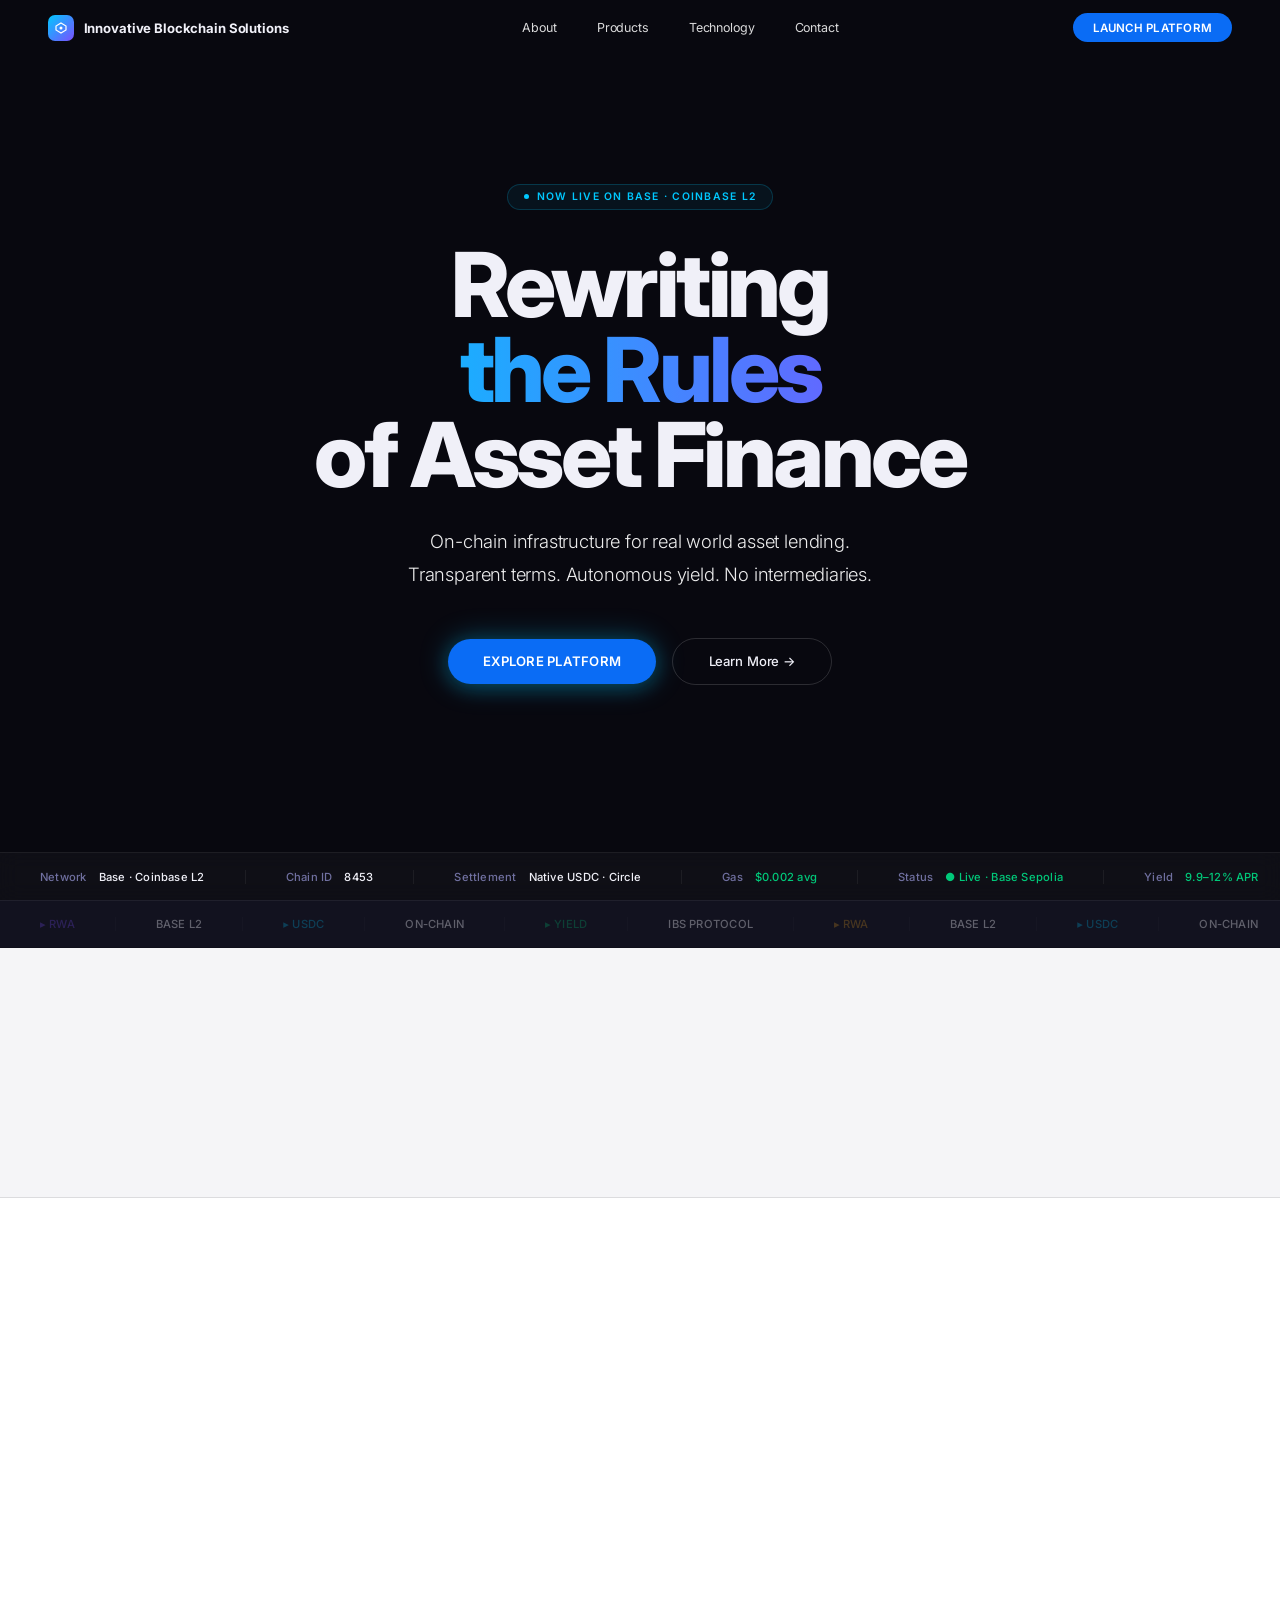
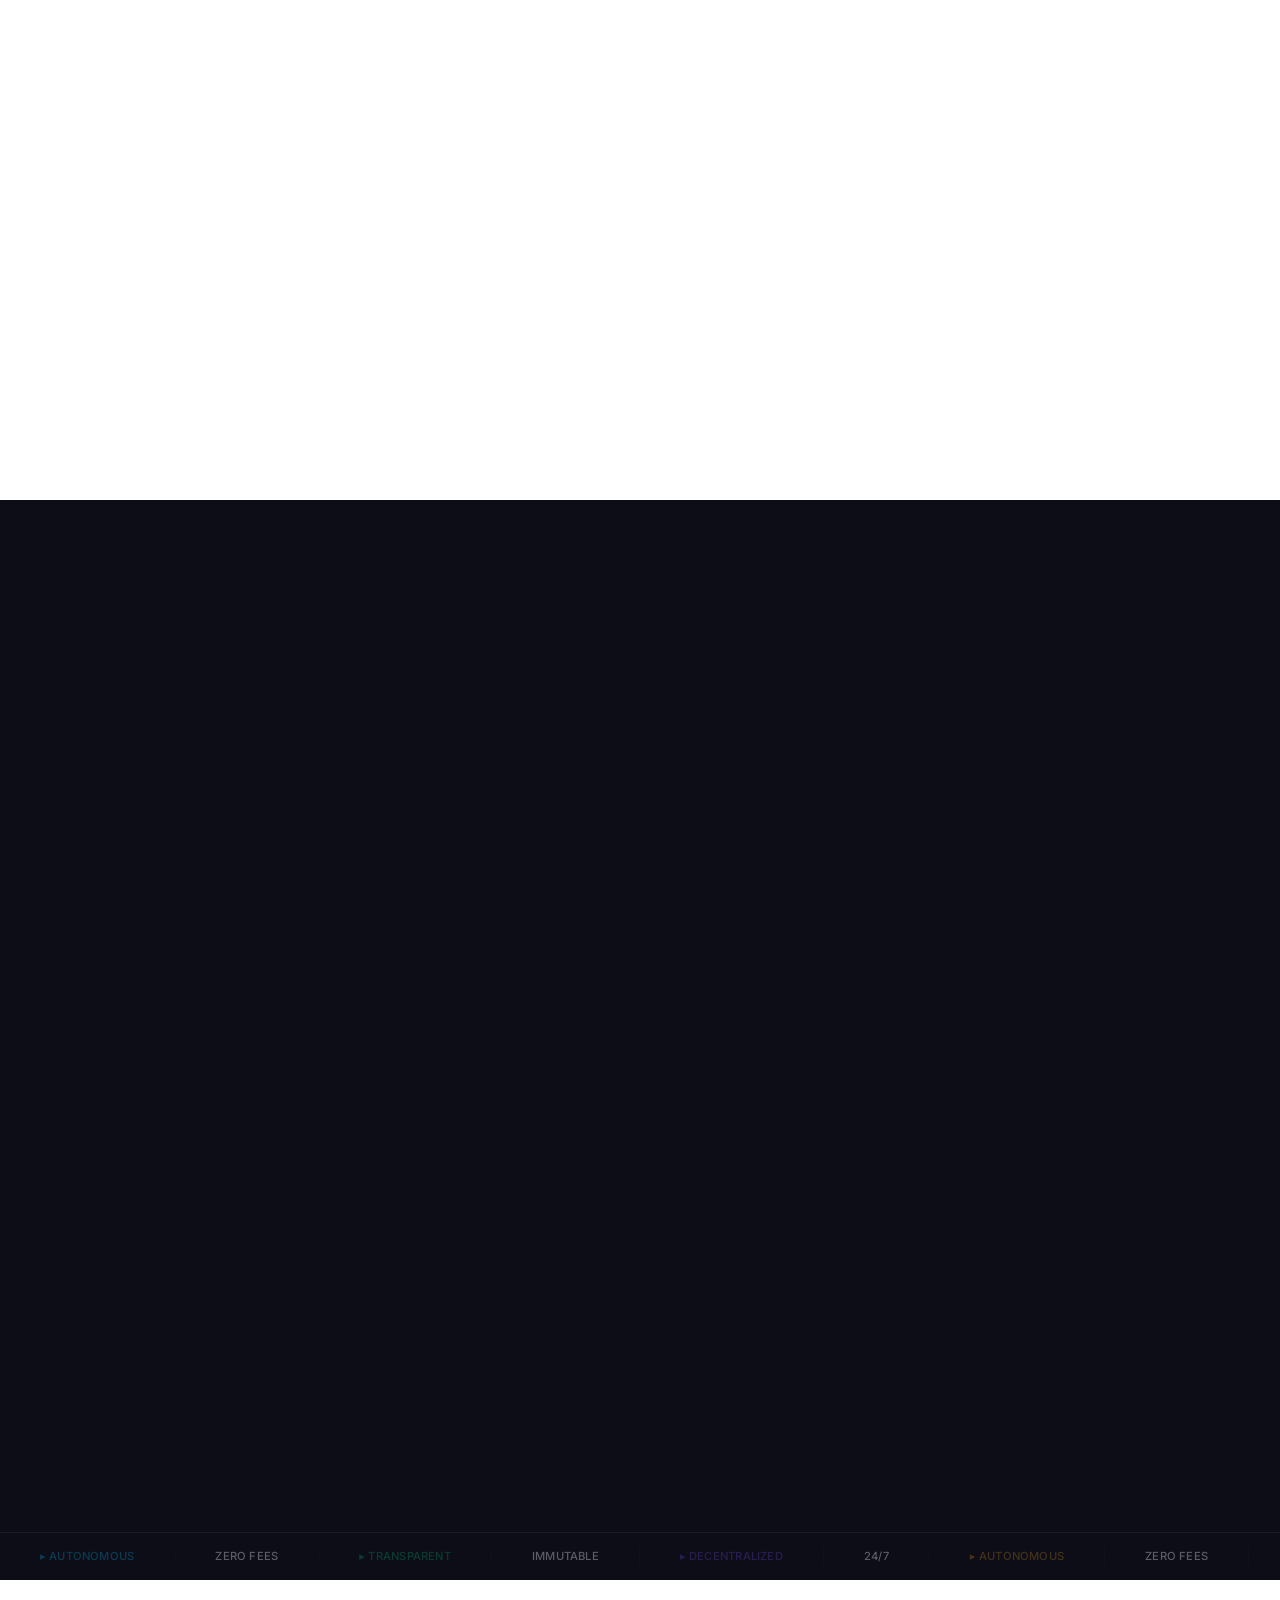
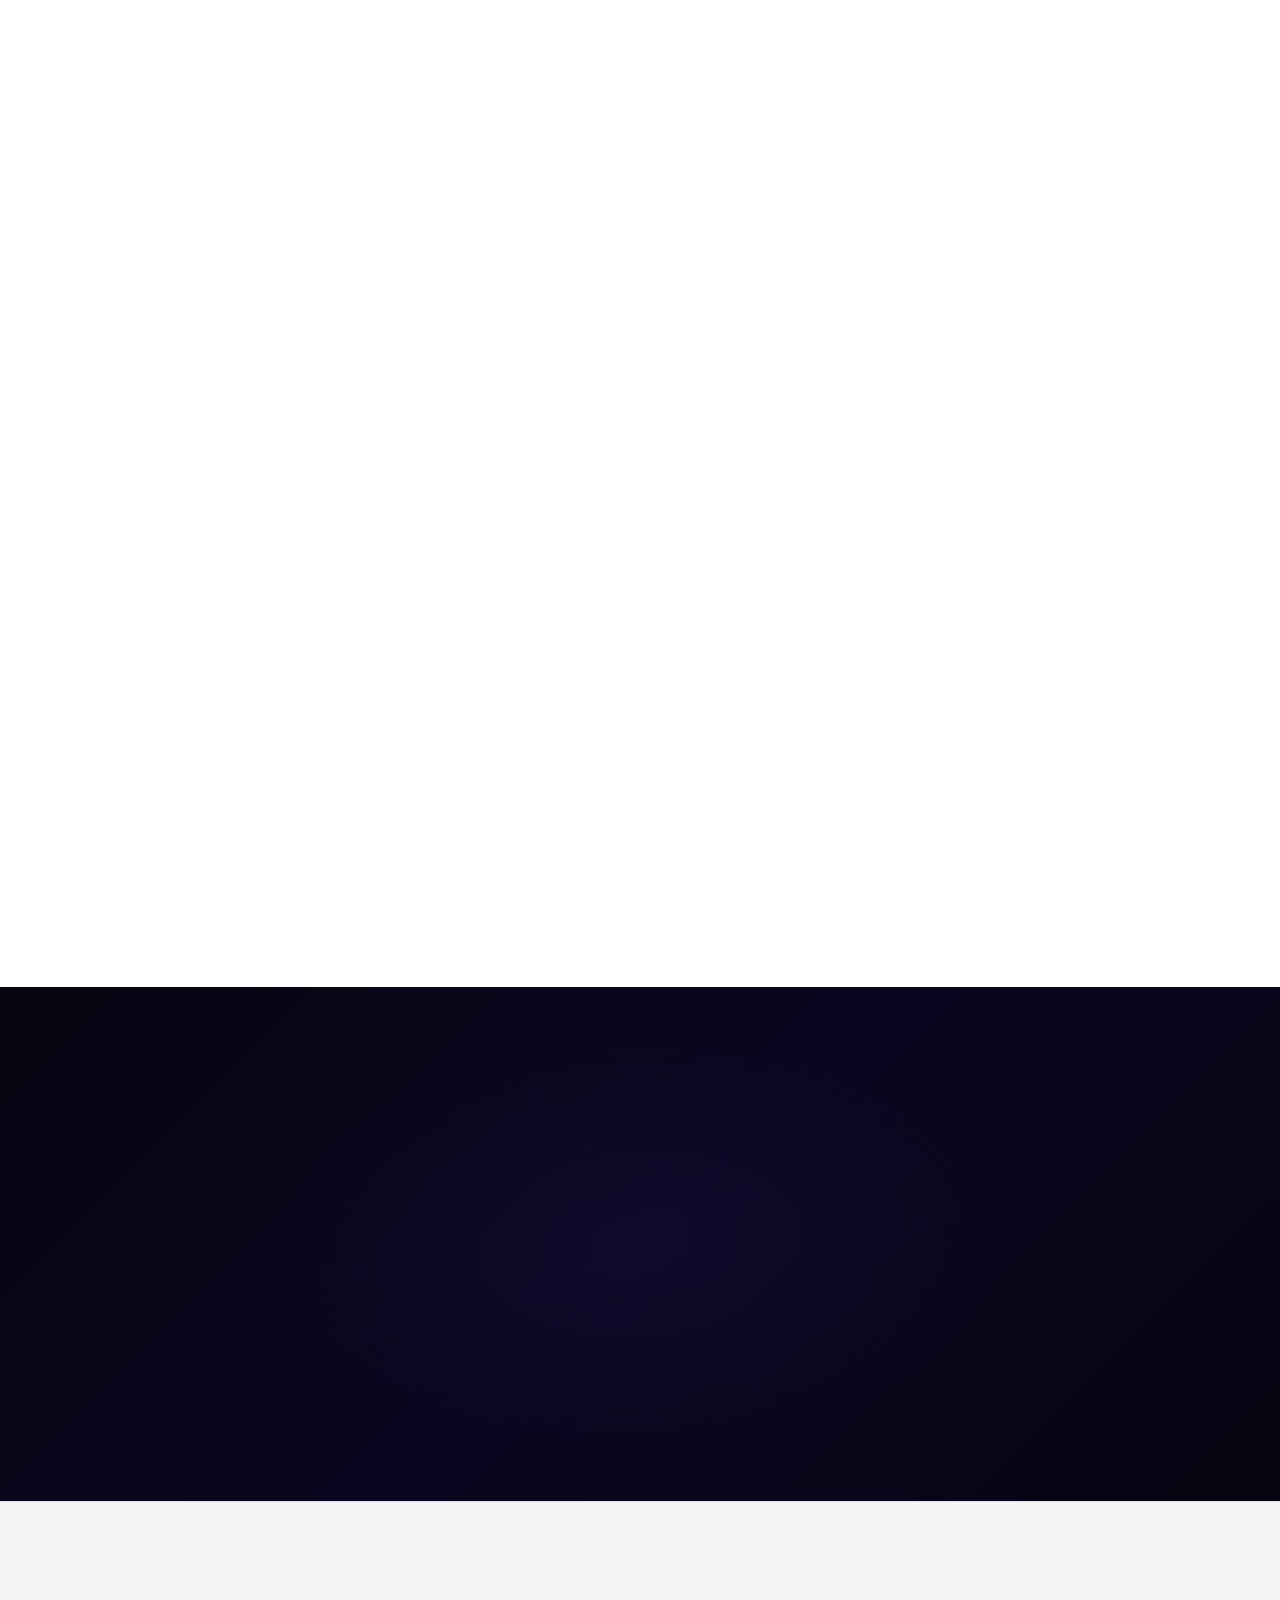
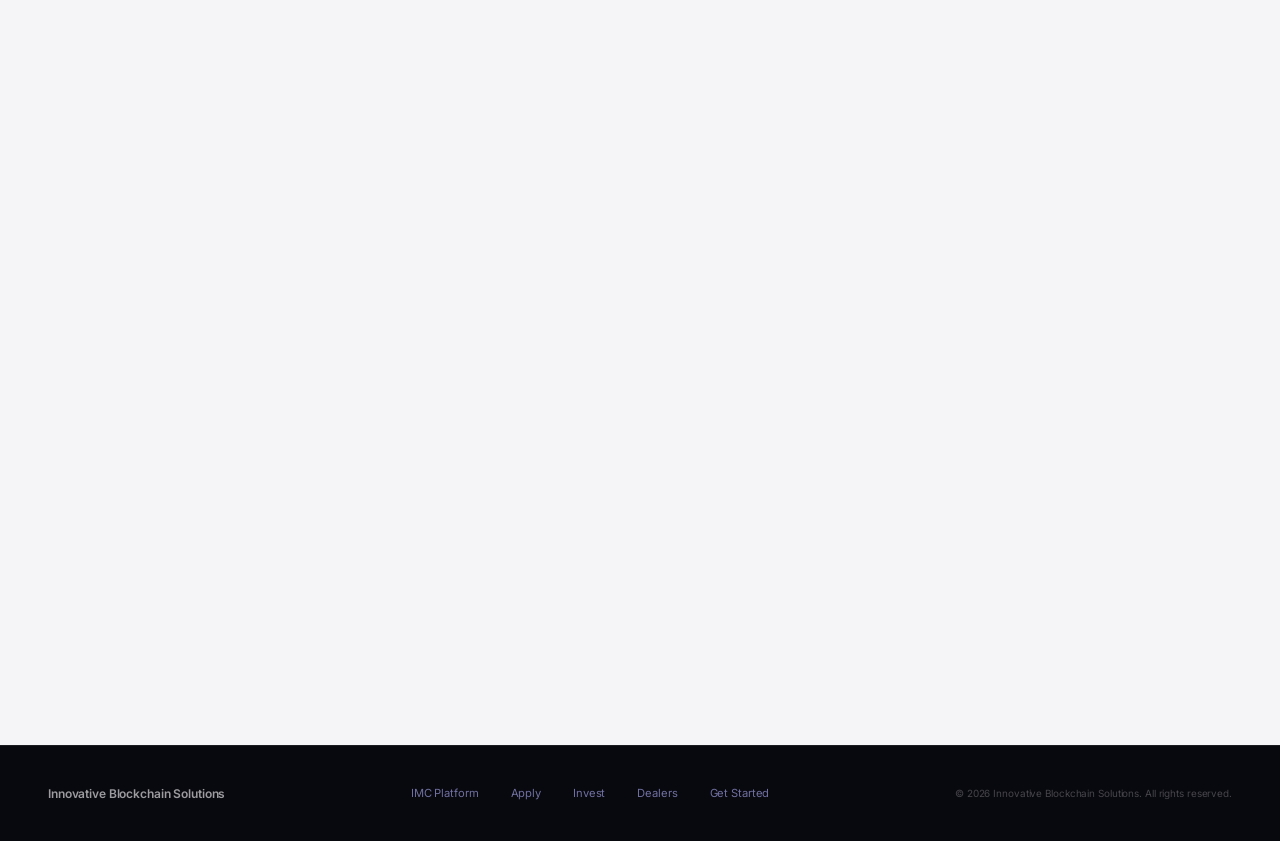
==== commit e8be95c6: "feat: IBS landing page v4 — Base Sepolia, dark-to-light scroll" ====
--- a/index.html
+++ b/index.html
@@ -3,562 +3,647 @@
 <head>
 <meta charset="UTF-8">
 <meta name="viewport" content="width=device-width, initial-scale=1.0">
-<title>Innovative Blockchain Solutions | Traditional Auto Loans On-Chain | RWA Protocols on Polygon</title>
-<meta name="description" content="Bringing traditional auto loans on-chain. Fair peer-to-peer RWA financing on Polygon — no banks, no predatory Buy Here Pay Here scams. Tokenized vehicle collateral. Real-world asset protocols for auto, real estate, and invoice factoring. Las Vegas, NV.">
-<meta name="keywords" content="RWA auto finance, real world asset protocol, tokenized auto loans, on-chain vehicle financing, RWA Polygon, tokenized collateral, peer-to-peer auto lending, Buy Here Pay Here alternative, fair auto loans blockchain, RWA DeFi, tokenized real estate, invoice factoring blockchain">
-<link href="https://fonts.googleapis.com/css2?family=Rajdhani:wght@300;400;500;600;700&family=Share+Tech+Mono&family=Orbitron:wght@400;500;600;700;800;900&display=swap" rel="stylesheet">
+<title>Innovative Blockchain Solutions — Rewriting the Rules of Asset Finance</title>
+<link href="https://fonts.googleapis.com/css2?family=Inter:ital,opsz,wght@0,14..32,100..900;1,14..32,100..900&display=swap" rel="stylesheet">
 <style>
-:root {
-  --bg: #000005;
-  --surface: #03030d;
-  --border: rgba(0,210,255,0.08);
-  --border2: rgba(0,210,255,0.15);
-  --cyan: #00d2ff;
-  --cyan2: #00fff7;
-  --purple: #6030ff;
-  --red: #ff2050;
-  --text: #f2f4ff;
-  --muted: #8090b8;
-  --dim: #1a1a2e;
-  --glow: rgba(0,210,255,0.15);
-}
-
-*, *::before, *::after { box-sizing: border-box; margin: 0; padding: 0; }
-html { scroll-behavior: smooth; }
-
-body {
-  background: var(--bg);
-  color: var(--text);
-  font-family: 'Rajdhani', sans-serif;
-  font-weight: 400;
-  overflow-x: hidden;
-  cursor: none;
-}
-
-#cur { width:4px; height:4px; background:var(--cyan); position:fixed; pointer-events:none; z-index:9999; border-radius:50%; box-shadow:0 0 8px var(--cyan); }
-#cur-ring { width:28px; height:28px; border:1px solid rgba(0,210,255,0.5); position:fixed; pointer-events:none; z-index:9998; border-radius:50%; }
-#cur-cross-h { position:fixed; height:1px; width:100vw; background:rgba(0,210,255,0.03); pointer-events:none; z-index:9990; top:50%; transform:translateY(-50%); }
-#cur-cross-v { position:fixed; width:1px; height:100vh; background:rgba(0,210,255,0.03); pointer-events:none; z-index:9990; left:50%; transform:translateX(-50%); }
-
-body::before {
-  content:'';
-  position:fixed; inset:0;
-  background: repeating-linear-gradient(0deg, transparent, transparent 2px, rgba(0,0,20,0.03) 2px, rgba(0,0,20,0.03) 4px);
-  pointer-events:none; z-index:1000; animation: scanline 8s linear infinite;
-}
-@keyframes scanline {
-  0% { background-position: 0 0; }
-  100% { background-position: 0 100vh; }
-}
-
-.hud-tl, .hud-tr, .hud-bl, .hud-br { position:fixed; width:40px; height:40px; pointer-events:none; z-index:900; }
-.hud-tl { top:16px; left:16px; border-top:1px solid rgba(0,210,255,0.4); border-left:1px solid rgba(0,210,255,0.4); }
-.hud-tr { top:16px; right:16px; border-top:1px solid rgba(0,210,255,0.4); border-right:1px solid rgba(0,210,255,0.4); }
-.hud-bl { bottom:16px; left:16px; border-bottom:1px solid rgba(0,210,255,0.4); border-left:1px solid rgba(0,210,255,0.4); }
-.hud-br { bottom:16px; right:16px; border-bottom:1px solid rgba(0,210,255,0.4); border-right:1px solid rgba(0,210,255,0.4); }
-
-nav {
-  position:fixed; top:0; left:0; right:0; z-index:800;
-  padding:0 4rem; height:60px;
-  display:flex; justify-content:space-between; align-items:center;
-  background: rgba(0,0,5,0.85);
-  backdrop-filter: blur(30px);
-  border-bottom: 1px solid var(--border);
-}
-nav::after {
-  content:''; position:absolute; bottom:0; left:0; right:0; height:1px;
-  background: linear-gradient(90deg, transparent, var(--cyan), transparent);
-  opacity:0.3;
-}
-.nav-logo { font-family:'Orbitron', sans-serif; font-size:0.52rem; font-weight:700; letter-spacing:0.2em; color:var(--cyan); text-decoration:none; display:flex; align-items:center; gap:0.85rem; }
-.nav-logo-icon { width:22px; height:22px; border:1px solid var(--cyan); display:flex; align-items:center; justify-content:center; position:relative; }
-.nav-logo-icon::before { content:''; width:8px; height:8px; background:var(--cyan); box-shadow:0 0 10px var(--cyan), 0 0 20px var(--cyan); animation: pulse-dot 2s ease-in-out infinite; }
-@keyframes pulse-dot { 0%,100% { transform:scale(1); opacity:1; } 50% { transform:scale(0.6); opacity:0.5; } }
-.nav-center { display:flex; gap:3rem; }
-.nav-center a { font-family:'Share Tech Mono', monospace; font-size:0.6rem; letter-spacing:0.2em; text-transform:uppercase; color:var(--muted); text-decoration:none; transition:color 0.2s; position:relative; }
-.nav-center a::after { content:''; position:absolute; bottom:-4px; left:0; right:100%; height:1px; background:var(--cyan); transition:right 0.3s; }
-.nav-center a:hover { color:var(--cyan); }
-.nav-center a:hover::after { right:0; }
-.nav-right { display:flex; align-items:center; gap:1.5rem; }
-.nav-status { font-family:'Share Tech Mono', monospace; font-size:0.52rem; letter-spacing:0.15em; color:var(--muted); display:flex; align-items:center; gap:0.5rem; }
-.nav-status-dot { width:5px; height:5px; border-radius:50%; background:#00ff88; box-shadow:0 0 6px #00ff88; animation:pulse-dot 2s infinite; }
-.nav-btn { font-family:'Orbitron', monospace; font-size:0.52rem; letter-spacing:0.2em; text-transform:uppercase; color:var(--bg); background:var(--cyan); border:none; padding:0.6rem 1.5rem; cursor:none; text-decoration:none; clip-path: polygon(8px 0%, 100% 0%, calc(100% - 8px) 100%, 0% 100%); transition:all 0.2s; display:inline-block; }
-.nav-btn:hover { background:var(--cyan2); box-shadow:0 0 20px rgba(0,210,255,0.5); }
-
-.hero { min-height:100vh; display:flex; flex-direction:column; justify-content:center; padding:7rem 4rem 4rem; position:relative; overflow:visible; z-index:2; }
-.hero::before { content:''; position:absolute; top:0; left:0; right:0; bottom:0; background-image: linear-gradient(rgba(0,210,255,0.07) 1px, transparent 1px), linear-gradient(90deg, rgba(0,210,255,0.07) 1px, transparent 1px); background-size:40px 40px; mask-image: linear-gradient(90deg, rgba(0,0,0,1) 0%, rgba(0,0,0,0.85) 25%, rgba(0,0,0,0.4) 55%, rgba(0,0,0,0.1) 75%, rgba(0,0,0,0) 90%); -webkit-mask-image: linear-gradient(90deg, rgba(0,0,0,1) 0%, rgba(0,0,0,0.85) 25%, rgba(0,0,0,0.4) 55%, rgba(0,0,0,0.1) 75%, rgba(0,0,0,0) 90%); pointer-events:none; z-index:1; animation: grid-drift 20s linear infinite; }
-@keyframes grid-drift { 0% { background-position: 0 0; } 100% { background-position: 40px 40px; } }
-.hero::after { content:''; position:absolute; top:60px; left:0; right:0; height:1px; background:linear-gradient(90deg, rgba(0,210,255,0.0) 0%, rgba(0,210,255,0.6) 8%, rgba(0,210,255,0.8) 20%, rgba(0,210,255,0.4) 50%, rgba(0,210,255,0.15) 75%, rgba(0,210,255,0.0) 100%); pointer-events:none; z-index:3; }
-#hero-canvas { position:fixed; inset:0; width:100vw; height:100vh; z-index:0; }
-.hero-content { position:relative; z-index:5; max-width:700px; }
-.hero-eyebrow { font-family:'Share Tech Mono', monospace; font-size:0.58rem; letter-spacing:0.35em; text-transform:uppercase; color:var(--cyan); margin-bottom:2rem; display:flex; align-items:center; gap:1rem; opacity:0; animation: fadeUp 0.8s 0.3s forwards; }
-.hero-eyebrow-line { width:2rem; height:1px; background:var(--cyan); }
-.hero-eyebrow-bracket { color:rgba(0,210,255,0.4); }
-.hero-title { font-family:'Orbitron', sans-serif; font-weight:900; font-size:clamp(2.8rem, 6vw, 5.5rem); line-height:1.0; letter-spacing:0.02em; text-transform:uppercase; margin-bottom:1.5rem; }
-.hero-title .t1 { display:block; color:var(--text); opacity:0; animation:fadeUp 0.8s 0.5s forwards; }
-.hero-title .t2 { display:block; color:var(--text); opacity:0; animation:fadeUp 0.8s 0.65s forwards; }
-.hero-title .t3 { display:block; color:transparent; -webkit-text-stroke:1px var(--cyan); opacity:0; animation:fadeUp 0.8s 0.8s forwards; text-shadow: 0 0 40px rgba(0,210,255,0.3); }
-.hero-sub { font-family:'Rajdhani', sans-serif; font-size:1.15rem; font-weight:300; color:var(--muted); line-height:1.8; max-width:520px; margin-bottom:3rem; letter-spacing:0.02em; opacity:0; animation:fadeUp 0.8s 1s forwards; }
-.hero-actions { display:flex; gap:1rem; align-items:center; opacity:0; animation:fadeUp 0.8s 1.2s forwards; }
-
-.btn-primary { font-family:'Orbitron', sans-serif; font-size:0.55rem; letter-spacing:0.25em; text-transform:uppercase; color:var(--bg); background:var(--cyan); border:none; padding:1rem 2.5rem; cursor:none; text-decoration:none; clip-path: polygon(10px 0%, 100% 0%, calc(100% - 10px) 100%, 0% 100%); transition:all 0.2s; display:inline-block; position:relative; overflow:hidden; }
-.btn-primary::before { content:''; position:absolute; top:0; left:-100%; width:100%; height:100%; background: linear-gradient(90deg, transparent, rgba(255,255,255,0.3), transparent); transition:left 0.4s; }
-.btn-primary:hover { box-shadow:0 0 30px rgba(0,210,255,0.5), 0 0 60px rgba(0,210,255,0.2); }
-.btn-primary:hover::before { left:100%; }
-.btn-ghost { font-family:'Orbitron', sans-serif; font-size:0.55rem; letter-spacing:0.25em; text-transform:uppercase; color:var(--cyan); background:transparent; border:1px solid rgba(0,210,255,0.3); padding:1rem 2.5rem; cursor:none; text-decoration:none; clip-path: polygon(10px 0%, 100% 0%, calc(100% - 10px) 100%, 0% 100%); transition:all 0.2s; display:inline-block; }
-.btn-ghost:hover { background:rgba(0,210,255,0.06); border-color:rgba(0,210,255,0.6); box-shadow:0 0 20px rgba(0,210,255,0.1); }
-
-.hero-metrics { position:absolute; right:4rem; top:50%; transform:translateY(-50%); display:flex; flex-direction:column; gap:1px; z-index:5; opacity:0; animation:fadeIn 1s 1.5s forwards; }
-.metric-item { background:rgba(0,0,15,0.8); border:1px solid var(--border2); padding:1rem 1.5rem; width:220px; position:relative; overflow:hidden; }
-.metric-item::before { content:''; position:absolute; left:0; top:0; bottom:0; width:2px; background:var(--cyan); }
-.metric-label { font-family:'Share Tech Mono', monospace; font-size:0.48rem; letter-spacing:0.2em; text-transform:uppercase; color:var(--muted); margin-bottom:0.4rem; }
-.metric-val { font-family:'Orbitron', sans-serif; font-weight:700; font-size:1.3rem; color:var(--cyan); letter-spacing:0.05em; text-shadow:0 0 15px rgba(0,210,255,0.4); }
-.metric-sub { font-family:'Share Tech Mono', monospace; font-size:0.45rem; color:var(--muted); letter-spacing:0.1em; margin-top:0.2rem; }
-.metric-item.purple::before { background:var(--purple); }
-.metric-item.purple .metric-val { color:#a070ff; text-shadow:0 0 15px rgba(96,48,255,0.4); }
-.metric-item.red::before { background:var(--red); }
-.metric-item.red .metric-val { color:#ff6080; text-shadow:0 0 15px rgba(255,32,80,0.4); }
-
-.data-strip { position:relative; z-index:2; border-top:1px solid var(--border2); border-bottom:1px solid var(--border2); padding:1.5rem 4rem; background:rgba(0,5,20,0.7); backdrop-filter:blur(10px); overflow:hidden; }
-.data-strip::before { content:''; position:absolute; top:0; left:0; right:0; height:1px; background:linear-gradient(90deg, transparent, var(--cyan), var(--purple), var(--cyan), transparent); animation:scan 4s linear infinite; }
-@keyframes scan { 0% { transform:translateX(-100%); } 100% { transform:translateX(100%); } }
-.data-strip-inner { display:grid; grid-template-columns:repeat(4,1fr); gap:0; }
-.ds-item { padding:0 2.5rem; border-right:1px solid var(--border); display:flex; align-items:center; gap:1.5rem; }
-.ds-item:first-child { padding-left:0; }
-.ds-item:last-child { border-right:none; }
-.ds-num { font-family:'Orbitron', sans-serif; font-weight:700; font-size:1.8rem; color:var(--cyan); letter-spacing:0.02em; text-shadow:0 0 20px rgba(0,210,255,0.4); line-height:1; }
-.ds-label { font-family:'Share Tech Mono', monospace; font-size:0.52rem; letter-spacing:0.2em; text-transform:uppercase; color:var(--muted); }
-.ds-desc { font-family:'Rajdhani', sans-serif; font-size:0.82rem; color:rgba(74,85,128,0.7); margin-top:0.2rem; }
-
-/* RWA MARKET STRIP */
-.rwa-strip { position:relative; z-index:2; border-bottom:1px solid var(--border2); padding:2.5rem 4rem; background:rgba(0,5,20,0.5); backdrop-filter:blur(10px); overflow:hidden; }
-.rwa-strip-inner { display:grid; grid-template-columns:repeat(4,1fr); gap:1px; background:var(--border); border:1px solid var(--border); }
-.rwa-stat { background:var(--bg); padding:1.5rem 2rem; }
-.rwa-stat-num { font-family:'Orbitron', sans-serif; font-weight:700; font-size:1.6rem; color:var(--cyan); text-shadow:0 0 20px rgba(0,210,255,0.4); margin-bottom:0.4rem; }
-.rwa-stat-label { font-family:'Share Tech Mono', monospace; font-size:0.48rem; letter-spacing:0.15em; text-transform:uppercase; color:var(--muted); margin-bottom:0.3rem; }
-.rwa-stat-desc { font-family:'Rajdhani', sans-serif; font-size:0.8rem; color:rgba(74,85,128,0.7); line-height:1.5; }
-
-section { position:relative; z-index:2; padding:8rem 4rem; }
-.sec-tag { font-family:'Share Tech Mono', monospace; font-size:0.52rem; letter-spacing:0.35em; text-transform:uppercase; color:var(--cyan); margin-bottom:1.5rem; display:flex; align-items:center; gap:1rem; }
-.sec-tag::before { content:'//'; color:rgba(0,210,255,0.4); margin-right:0.25rem; }
-.sec-title { font-family:'Orbitron', sans-serif; font-weight:800; font-size:clamp(2rem, 4vw, 3.5rem); line-height:1.05; letter-spacing:0.02em; text-transform:uppercase; margin-bottom:1.5rem; }
-
-#about { background:var(--surface); border-top:1px solid var(--border); border-bottom:1px solid var(--border); }
-.about-grid { display:grid; grid-template-columns:1fr 1fr; gap:6rem; align-items:center; margin-top:4rem; }
-.about-text p { font-size:1.05rem; font-weight:300; color:var(--muted); line-height:1.85; margin-bottom:1.5rem; letter-spacing:0.02em; }
-.about-text p strong { color:var(--text); font-weight:600; }
-.about-text p em { color:var(--cyan); font-style:normal; }
-.spec-list { margin-top:2.5rem; border:1px solid var(--border); }
-.spec-row { display:flex; border-bottom:1px solid var(--border); font-family:'Share Tech Mono', monospace; }
-.spec-row:last-child { border-bottom:none; }
-.spec-key { font-size:0.52rem; letter-spacing:0.15em; text-transform:uppercase; color:var(--muted); padding:0.85rem 1.25rem; border-right:1px solid var(--border); min-width:160px; background:rgba(0,210,255,0.02); }
-.spec-val { font-size:0.6rem; letter-spacing:0.1em; color:var(--cyan); padding:0.85rem 1.25rem; }
-
-.bhph-callout { margin-top:2rem; padding:1.25rem 1.5rem; border:1px solid rgba(0,210,255,0.3); border-left:3px solid var(--cyan); background:rgba(0,210,255,0.03); font-family:'Share Tech Mono', monospace; font-size:0.62rem; letter-spacing:0.08em; line-height:1.8; color:var(--cyan); }
-
-.about-visual { position:relative; height:540px; margin-top:-6rem; }
-#about-canvas { width:100%; height:100%; }
-
-#products { background:var(--bg); }
-.products-header { display:flex; justify-content:space-between; align-items:flex-end; margin-bottom:3rem; padding-bottom:2rem; border-bottom:1px solid var(--border); }
-.products-grid { display:grid; grid-template-columns:2fr 1fr; gap:1px; background:var(--border2); border:1px solid var(--border2); }
-.product-card { background:var(--bg); padding:3rem; position:relative; overflow:hidden; text-decoration:none; color:inherit; display:block; cursor:none; transition:background 0.3s; }
-.product-card::after { content:''; position:absolute; bottom:0; left:0; right:100%; height:2px; background:var(--cyan); transition:right 0.4s; }
-.product-card:hover::after { right:0; }
-.product-card:hover { background:rgba(0,210,255,0.02); }
-.product-card.disabled { cursor:not-allowed; }
-.product-card.disabled:hover { background:var(--bg); }
-.product-card.disabled::after { display:none; }
-.product-number { position:absolute; top:2rem; right:2rem; font-family:'Orbitron', sans-serif; font-weight:900; font-size:6rem; color:rgba(0,210,255,0.04); letter-spacing:-0.05em; line-height:1; }
-.product-badge { font-family:'Share Tech Mono', monospace; font-size:0.5rem; letter-spacing:0.2em; text-transform:uppercase; padding:0.2rem 0.75rem; border:1px solid; display:inline-flex; align-items:center; gap:0.4rem; margin-bottom:2rem; }
-.badge-live { color:#00ff88; border-color:rgba(0,255,136,0.3); background:rgba(0,255,136,0.05); }
-.badge-soon { color:var(--muted); border-color:var(--border); }
-.badge-dev { color:#a070ff; border-color:rgba(160,112,255,0.3); background:rgba(160,112,255,0.05); }
-.badge-dot { width:4px; height:4px; border-radius:50%; background:currentColor; animation:pulse-dot 2s infinite; }
-.product-name { font-family:'Orbitron', sans-serif; font-weight:900; font-size:3rem; letter-spacing:0.05em; text-transform:uppercase; color:var(--text); line-height:1; margin-bottom:0.35rem; }
-.product-full { font-family:'Share Tech Mono', monospace; font-size:0.55rem; letter-spacing:0.2em; text-transform:uppercase; color:var(--muted); margin-bottom:1.5rem; }
-.product-desc { font-size:1rem; font-weight:300; color:var(--muted); line-height:1.75; margin-bottom:2rem; max-width:480px; letter-spacing:0.02em; }
-.product-tags { display:flex; gap:0.5rem; flex-wrap:wrap; margin-bottom:2.5rem; }
-.ptag { font-family:'Share Tech Mono', monospace; font-size:0.45rem; letter-spacing:0.15em; text-transform:uppercase; color:rgba(0,210,255,0.5); border:1px solid rgba(0,210,255,0.15); padding:0.2rem 0.6rem; background:rgba(0,210,255,0.03); }
-.product-cta { font-family:'Orbitron', sans-serif; font-size:0.52rem; letter-spacing:0.2em; text-transform:uppercase; color:var(--cyan); display:flex; align-items:center; gap:0.75rem; }
-.cta-arrow { width:24px; height:1px; background:var(--cyan); position:relative; transition:width 0.3s; }
-.cta-arrow::after { content:''; position:absolute; right:0; top:-3px; width:7px; height:7px; border-right:1px solid var(--cyan); border-top:1px solid var(--cyan); transform:rotate(45deg); }
-.product-card:hover .cta-arrow { width:48px; }
-.product-side { display:grid; grid-template-rows:1fr 1fr; gap:1px; background:var(--border2); }
-.product-side-card { background:var(--bg); padding:2.5rem; position:relative; overflow:hidden; }
-.product-side-card .product-name { font-size:1.8rem; }
-
-#tech { background:var(--surface); border-top:1px solid var(--border); border-bottom:1px solid var(--border); }
-.tech-grid { display:grid; grid-template-columns:repeat(3,1fr); gap:1px; background:var(--border); border:1px solid var(--border); margin-top:4rem; }
-.tech-card { background:var(--surface); padding:2.5rem 2rem; position:relative; overflow:hidden; transition:background 0.2s; }
-.tech-card:hover { background:rgba(0,210,255,0.02); }
-.tech-card::before { content:''; position:absolute; top:0; left:0; right:0; height:1px; background:linear-gradient(90deg, transparent, var(--cyan), transparent); opacity:0; transition:opacity 0.3s; }
-.tech-card:hover::before { opacity:1; }
-.tech-card-num { font-family:'Orbitron', monospace; font-size:0.5rem; letter-spacing:0.2em; color:rgba(0,210,255,0.2); margin-bottom:1.5rem; }
-.tech-card-name { font-family:'Orbitron', sans-serif; font-weight:700; font-size:1.1rem; letter-spacing:0.05em; text-transform:uppercase; color:var(--text); margin-bottom:0.5rem; }
-.tech-card-desc { font-size:0.9rem; font-weight:300; color:var(--muted); line-height:1.7; letter-spacing:0.02em; }
-
-.manifesto { position:relative; z-index:2; padding:10rem 4rem; border-top:1px solid var(--border); text-align:center; overflow:hidden; }
-.manifesto::before { content:''; position:absolute; inset:0; background:radial-gradient(ellipse at center, rgba(0,210,255,0.04) 0%, transparent 70%); }
-.manifesto-quote { font-family:'Orbitron', sans-serif; font-weight:700; font-size:clamp(1.2rem, 2.5vw, 2rem); letter-spacing:0.03em; text-transform:uppercase; line-height:1.4; max-width:800px; margin:0 auto 2rem; position:relative; z-index:1; }
-.manifesto-quote em { font-style:normal; color:var(--cyan); text-shadow:0 0 20px rgba(0,210,255,0.4); }
-.manifesto-attr { font-family:'Share Tech Mono', monospace; font-size:0.55rem; letter-spacing:0.25em; text-transform:uppercase; color:var(--muted); position:relative; z-index:1; }
-
-footer { position:relative; z-index:2; border-top:1px solid var(--border2); padding:2.5rem 4rem; display:flex; justify-content:space-between; align-items:center; background:var(--surface); }
-.footer-logo { font-family:'Orbitron', sans-serif; font-size:0.55rem; font-weight:700; letter-spacing:0.3em; text-transform:uppercase; color:var(--cyan); }
-.footer-links { display:flex; gap:2rem; }
-.footer-links a { font-family:'Share Tech Mono', monospace; font-size:0.5rem; letter-spacing:0.15em; text-transform:uppercase; color:var(--muted); text-decoration:none; transition:color 0.2s; }
-.footer-links a:hover { color:var(--cyan); }
-.footer-copy { font-family:'Share Tech Mono', monospace; font-size:0.5rem; letter-spacing:0.1em; color:var(--dim); }
-
-@keyframes fadeUp { from{opacity:0;transform:translateY(24px)}to{opacity:1;transform:translateY(0)} }
-@keyframes fadeIn { from{opacity:0}to{opacity:1} }
-.reveal { opacity:0; transform:translateY(32px); transition:all 0.9s cubic-bezier(0.16,1,0.3,1); }
-.reveal.visible { opacity:1; transform:translateY(0); }
-
-.hero-top-streaks { position:absolute; top:58px; left:0; right:0; height:80px; pointer-events:none; z-index:4; overflow:hidden; }
-.streak { position:absolute; top:0; height:1px; background:linear-gradient(90deg, transparent, var(--cyan), transparent); animation: streak-move 3s linear infinite; opacity:0; }
-.streak.s1 { width:30%; animation-delay:0s; animation-duration:2.8s; top:0px; }
-.streak.s2 { width:20%; animation-delay:0.6s; animation-duration:3.2s; top:8px; opacity:0; }
-.streak.s3 { width:40%; animation-delay:1.2s; animation-duration:2.5s; top:2px; }
-.streak.s4 { width:15%; animation-delay:1.8s; animation-duration:3.8s; top:5px; }
-.streak.s5 { width:25%; animation-delay:2.4s; animation-duration:2.2s; top:1px; }
-@keyframes streak-move { 0% { left:-40%; opacity:0; } 5% { opacity:0.8; } 90% { opacity:0.4; } 100% { left:110%; opacity:0; } }
-
-@media (max-width: 768px) {
-  nav { padding: 0 1.5rem; }
-  .nav-center { display: none; }
-  .nav-right .nav-status { display: none; }
-  .hero { padding: 6rem 1.5rem 3rem; }
-  .hero-title { font-size: 2.2rem; }
-  .hero-metrics { display: none; }
-  .hero-actions { flex-direction: column; align-items: flex-start; }
-  .data-strip-inner { grid-template-columns: 1fr 1fr; }
-  .ds-item:nth-child(2) { border-right: none; }
-  .ds-item { padding: 0 1rem; }
-  .rwa-strip { padding: 2rem 1.5rem; }
-  .rwa-strip-inner { grid-template-columns: 1fr 1fr; }
-  section { padding: 4rem 1.5rem; }
-  .about-grid { grid-template-columns: 1fr; gap: 2rem; }
-  .about-visual { height: 300px; margin-top: 0; }
-  .products-grid { grid-template-columns: 1fr; }
-  .product-side { grid-template-rows: auto auto; }
-  .product-number { font-size: 3rem; }
-  .tech-grid { grid-template-columns: 1fr 1fr; }
-  .manifesto { padding: 5rem 1.5rem; }
-  .manifesto-quote { font-size: 1.1rem; }
-  footer { flex-direction: column; gap: 1.5rem; text-align: center; padding: 2rem 1.5rem; }
-  .footer-links { flex-wrap: wrap; justify-content: center; gap: 1rem; }
-  section .btn-primary, section .btn-ghost { width: 100%; text-align: center; }
-  .hud-tl, .hud-tr, .hud-bl, .hud-br { width: 24px; height: 24px; }
-}
-@media (max-width: 480px) {
-  .hero-title { font-size: 1.8rem; }
-  .data-strip-inner { grid-template-columns: 1fr; }
-  .ds-item { border-right: none; border-bottom: 1px solid var(--border); padding: 0.75rem 0; }
-  .rwa-strip-inner { grid-template-columns: 1fr; }
-  .tech-grid { grid-template-columns: 1fr; }
-  .products-header { flex-direction: column; gap: 1.5rem; }
-  .spec-list { overflow-x: auto; }
+:root{
+  --dark:#08080f;
+  --dark2:#0d0d18;
+  --dark3:#12121f;
+  --cyan:#00c8ff;
+  --ibs-blue:#0a6cf5;
+  --cyan2:#00eeff;
+  --purple:#7b4fff;
+  --gold:#e8a020;
+  --green:#00c97a;
+  --white:#ffffff;
+  --off:#f5f5f7;
+  --soft:#ebebf0;
+  --border-dark:rgba(255,255,255,0.08);
+  --border-light:rgba(0,0,0,0.1);
+  --text-dark:#f0f0f8;
+  --text-light:#1a1a2e;
+  --muted-dark:#7070a0;
+  --muted-light:#6e6e8a;
+  --accent:#00c8ff;
+}
+
+*,*::before,*::after{box-sizing:border-box;margin:0;padding:0;}
+html{scroll-behavior:smooth;-webkit-font-smoothing:antialiased;font-size:16px;}
+body{background:var(--dark);color:var(--text-dark);font-family:'Inter',system-ui,sans-serif;overflow-x:hidden;}
+
+/* ── CURSOR ── */
+#cur{display:none;}
+#cur-ring{display:none;}
+
+
+
+/* ── NAV ── */
+nav{
+  position:fixed;top:0;left:0;right:0;z-index:800;
+  height:56px;display:flex;justify-content:space-between;align-items:center;
+  padding:0 3rem;
+  transition:background 0.6s,border-color 0.6s,box-shadow 0.6s;
+  background:rgba(8,8,15,0);
+  border-bottom:1px solid transparent;
+}
+nav.scrolled-dark{background:rgba(8,8,15,0.9);backdrop-filter:blur(20px);border-color:rgba(255,255,255,0.06);}
+nav.scrolled-light{background:rgba(255,255,255,0.9);backdrop-filter:blur(20px);border-color:rgba(0,0,0,0.1);}
+.nav-logo{font-size:0.82rem;font-weight:700;letter-spacing:-0.01em;color:var(--text-dark);text-decoration:none;display:flex;align-items:center;gap:0.6rem;transition:color 0.4s;}
+nav.scrolled-light .nav-logo{color:var(--text-light);}
+.nlm{width:26px;height:26px;border-radius:7px;background:linear-gradient(135deg,var(--cyan),var(--purple));display:flex;align-items:center;justify-content:center;flex-shrink:0;}
+.nlm svg{width:12px;height:12px;}
+.nav-links{display:flex;gap:2.5rem;}
+.nav-links a{font-size:0.78rem;font-weight:400;color:rgba(255,255,255,0.85);text-decoration:none;transition:color 0.2s;letter-spacing:-0.01em;}
+.nav-links a:hover{color:#ffffff;}
+nav.scrolled-light .nav-links a{color:var(--muted-light);}
+nav.scrolled-light .nav-links a:hover{color:var(--text-light);}
+.nav-cta{font-size:0.72rem;font-weight:600;letter-spacing:0.02em;color:white;background:#0a6cf5;border:none;padding:0.45rem 1.25rem;border-radius:980px;cursor:pointer;text-decoration:none;transition:all 0.2s;text-transform:uppercase;}
+.nav-cta:hover{background:#1a7cff;transform:scale(1.03);}
+
+/* ═══════════════════════════════════
+   SECTION 1 — DARK HERO
+═══════════════════════════════════ */
+.hero{
+  min-height:100vh;
+  background:var(--dark);
+  position:relative;overflow:hidden;
+  display:flex;flex-direction:column;align-items:center;justify-content:center;
+  padding:6rem 2rem 8rem;
+}
+#hero-canvas{position:absolute;inset:0;width:100%;height:100%;pointer-events:none;z-index:0;}
+
+.hero-inner{position:relative;z-index:2;text-align:center;max-width:900px;}
+.hero-badge{
+  display:inline-flex;align-items:center;gap:0.5rem;
+  font-size:0.65rem;font-weight:600;letter-spacing:0.12em;text-transform:uppercase;
+  color:var(--cyan);border:1px solid rgba(0,200,255,0.2);
+  padding:0.35rem 1rem;border-radius:980px;
+  background:rgba(0,200,255,0.06);margin-bottom:2rem;
+  opacity:0;animation:slideDown 0.7s 0.3s forwards;
+}
+.hero-badge-dot{width:5px;height:5px;border-radius:50%;background:var(--cyan);animation:pulse-dot 2s infinite;}
+@keyframes pulse-dot{0%,100%{opacity:1;transform:scale(1)}50%{opacity:0.4;transform:scale(0.6)}}
+
+.hero-title{
+  font-size:clamp(3.2rem,7vw,7.5rem);
+  font-weight:800;letter-spacing:-0.04em;line-height:0.95;
+  color:var(--text-dark);margin-bottom:1.75rem;
+}
+.hero-title .t1{display:block;opacity:0;animation:slideUp 0.8s 0.5s forwards;}
+.hero-title .t2{
+  display:block;
+  background:linear-gradient(90deg,var(--cyan) 0%,var(--purple) 50%,var(--gold) 100%);
+  background-size:200% auto;
+  -webkit-background-clip:text;-webkit-text-fill-color:transparent;background-clip:text;
+  animation:slideUp 0.8s 0.7s forwards,gradient-shift 6s 1.5s linear infinite,glitch-pixel 8s 2s infinite;
+  opacity:0;
+}
+@keyframes gradient-shift{0%{background-position:0% center}100%{background-position:200% center}}
+@keyframes glitch-pixel{0%,85%,100%{opacity:1;transform:none;filter:none}86%{opacity:0.9;filter:blur(0.5px) brightness(1.2)}87%{transform:translateX(-3px) scaleX(1.01);filter:brightness(1.4)}88%{transform:translateX(2px);filter:hue-rotate(20deg)}89%{transform:none;filter:blur(1px)}90%{transform:translateX(-1px) scaleY(1.005);filter:none}91%{opacity:1;transform:none}}
+.hero-title .t3{display:block;opacity:0;animation:slideUp 0.8s 0.9s forwards;}
+
+.hero-sub{
+  font-size:1.15rem;font-weight:300;color:rgba(255,255,255,0.92);line-height:1.75;
+  letter-spacing:-0.01em;max-width:520px;margin:0 auto 3rem;
+  opacity:0;animation:slideUp 0.7s 1.1s forwards;
+}
+.hero-actions{
+  display:flex;gap:1rem;justify-content:center;align-items:center;
+  opacity:0;animation:slideUp 0.7s 1.3s forwards;
+}
+.btn-glow{
+  font-size:0.82rem;font-weight:600;letter-spacing:0.02em;text-transform:uppercase;
+  color:white;background:#0a6cf5;
+  border:none;padding:0.9rem 2.2rem;border-radius:980px;
+  cursor:none;text-decoration:none;
+  box-shadow:0 0 30px rgba(0,200,255,0.3),0 4px 20px rgba(0,200,255,0.2);
+  transition:all 0.25s;
+}
+.btn-glow:hover{background:#1a7cff;box-shadow:0 0 50px rgba(10,108,245,0.5),0 8px 30px rgba(10,108,245,0.3);transform:translateY(-2px);}
+.btn-outline-dark{
+  font-size:0.82rem;font-weight:500;letter-spacing:-0.01em;
+  color:var(--text-dark);background:transparent;
+  border:1px solid rgba(255,255,255,0.15);
+  padding:0.9rem 2.2rem;border-radius:980px;
+  cursor:none;text-decoration:none;transition:all 0.2s;
+}
+.btn-outline-dark:hover{border-color:rgba(255,255,255,0.35);background:rgba(255,255,255,0.04);}
+
+@keyframes slideUp{from{opacity:0;transform:translateY(28px)}to{opacity:1;transform:translateY(0)}}
+@keyframes slideDown{from{opacity:0;transform:translateY(-12px)}to{opacity:1;transform:translateY(0)}}
+@keyframes streak-card{0%{background-position:-200% center}100%{background-position:200% center}}
+
+/* Ticker */
+.hero-ticker{
+  position:absolute;bottom:0;left:0;right:0;height:48px;
+  background:rgba(255,255,255,0.03);backdrop-filter:blur(10px);
+  border-top:1px solid rgba(255,255,255,0.06);
+  display:flex;align-items:center;overflow:hidden;z-index:2;
+}
+.ticker-track{display:flex;animation:ticker 35s linear infinite;white-space:nowrap;}
+@keyframes ticker{0%{transform:translateX(0)}100%{transform:translateX(-50%)}}
+.ti{display:flex;align-items:center;gap:0.75rem;padding:0 2.5rem;border-right:1px solid rgba(255,255,255,0.06);font-size:0.7rem;font-weight:500;letter-spacing:0.02em;}
+.ti-label{color:var(--muted-dark);}
+.ti-val{color:var(--text-dark);}
+.ti-up{color:var(--green);}
+
+/* ═══════════════════════════════════
+   SEPARATOR TICKER (replaces fade)
+═══════════════════════════════════ */
+.transition-band{
+  height:48px;
+  background:var(--dark3);
+  border-top:1px solid rgba(255,255,255,0.06);
+  border-bottom:1px solid rgba(0,0,0,0.15);
+  display:flex;align-items:center;overflow:hidden;
+  position:relative;
+}
+
+/* ═══════════════════════════════════
+   SECTION 2 — STATS (light)
+═══════════════════════════════════ */
+.stats-section{
+  background:var(--off);padding:5rem 3rem;
+  border-bottom:1px solid var(--border-light);
+}
+.stats-inner{max-width:1100px;margin:0 auto;display:grid;grid-template-columns:repeat(4,1fr);gap:0;}
+.stat-item{padding:0 3rem;border-right:1px solid var(--border-light);text-align:center;}
+.stat-item:last-child{border-right:none;}
+.stat-num{
+  font-size:3.2rem;font-weight:800;letter-spacing:-0.05em;
+  line-height:1;margin-bottom:0.5rem;
+  background:linear-gradient(135deg,var(--purple),var(--cyan));
+  -webkit-background-clip:text;-webkit-text-fill-color:transparent;background-clip:text;
+}
+.stat-label{font-size:0.78rem;font-weight:400;color:var(--muted-light);letter-spacing:-0.01em;}
+
+/* ═══════════════════════════════════
+   SECTION 3 — ABOUT (light)
+═══════════════════════════════════ */
+.about-section{background:var(--white);padding:8rem 3rem;}
+.about-inner{max-width:1100px;margin:0 auto;display:grid;grid-template-columns:1fr 1fr;gap:8rem;align-items:center;}
+.eyebrow{font-size:0.68rem;font-weight:700;letter-spacing:0.12em;text-transform:uppercase;color:var(--purple);display:flex;align-items:center;gap:0.5rem;margin-bottom:1rem;}
+.eyebrow::before{content:'';width:18px;height:1.5px;background:var(--purple);}
+.sec-title{font-size:clamp(2.2rem,3.5vw,3.2rem);font-weight:800;letter-spacing:-0.04em;line-height:1.05;color:var(--text-light);margin-bottom:1.5rem;}
+.sec-body{font-size:1rem;font-weight:300;color:var(--muted-light);line-height:1.8;letter-spacing:-0.01em;margin-bottom:1.25rem;}
+.spec-list{border-radius:16px;overflow:hidden;border:1px solid var(--border-light);margin-top:2rem;box-shadow:0 4px 24px rgba(0,0,0,0.05);}
+.spec-row{display:flex;border-bottom:1px solid var(--border-light);}
+.spec-row:last-child{border-bottom:none;}
+.spec-key{font-size:0.7rem;font-weight:600;letter-spacing:-0.01em;color:var(--muted-light);padding:0.8rem 1.25rem;border-right:1px solid var(--border-light);min-width:148px;background:var(--off);}
+.spec-val{font-size:0.7rem;font-weight:500;letter-spacing:-0.01em;color:var(--purple);padding:0.8rem 1.25rem;}
+
+/* About canvas */
+.about-canvas-wrap{
+  height:480px;border-radius:28px;overflow:hidden;
+  background:linear-gradient(135deg,#0a0816 0%,#14102a 50%,#0a0816 100%);
+  border:1px solid rgba(123,79,255,0.15);
+  position:relative;
+  box-shadow:
+    0 0 0 1px rgba(123,79,255,0.1),
+    0 20px 80px rgba(123,79,255,0.12),
+    0 4px 16px rgba(0,0,0,0.3),
+    inset 0 1px 0 rgba(255,255,255,0.05);
+}
+
+/* ═══════════════════════════════════
+   SECTION 4 — PRODUCTS (dark)
+═══════════════════════════════════ */
+.products-section{background:var(--dark2);padding:8rem 3rem;}
+.products-inner{max-width:1100px;margin:0 auto;}
+.products-header{display:flex;justify-content:space-between;align-items:flex-end;margin-bottom:3.5rem;}
+.products-header .sec-title{color:var(--text-dark);margin-bottom:0;}
+.products-header .eyebrow{color:var(--cyan);}
+.products-header .eyebrow::before{background:var(--cyan);}
+.products-header-note{max-width:260px;font-size:0.85rem;font-weight:300;color:var(--muted-dark);line-height:1.7;text-align:right;}
+
+/* EMBOSSED PRODUCT CARDS */
+.products-grid{display:grid;grid-template-columns:1.8fr 1fr;gap:1.5rem;}
+
+.pcard{
+  border-radius:24px;padding:3rem;
+  position:relative;overflow:hidden;cursor:none;
+  text-decoration:none;color:inherit;
+  transition:transform 0.4s cubic-bezier(0.34,1.56,0.64,1),box-shadow 0.4s;
+}
+.pcard::before{content:'';position:absolute;inset:0;border-radius:24px;padding:1px;background:linear-gradient(135deg,rgba(255,255,255,0.12),rgba(255,255,255,0.02),rgba(255,255,255,0.06));-webkit-mask:linear-gradient(#fff 0 0) content-box,linear-gradient(#fff 0 0);-webkit-mask-composite:xor;mask-composite:exclude;pointer-events:none;}
+
+.pcard-main{
+  background:linear-gradient(145deg,#141428 0%,#0e0e20 60%,#121228 100%);
+  box-shadow:
+    0 0 0 1px rgba(0,200,255,0.08),
+    0 32px 80px rgba(0,0,0,0.6),
+    0 8px 24px rgba(0,0,0,0.4),
+    inset 0 1px 0 rgba(255,255,255,0.06),
+    inset 0 -1px 0 rgba(0,0,0,0.3);
+}
+.pcard-main:hover{
+  transform:translateY(-6px) scale(1.005);
+  box-shadow:
+    0 0 0 1px rgba(0,200,255,0.2),
+    0 48px 100px rgba(0,0,0,0.7),
+    0 16px 40px rgba(0,200,255,0.08),
+    inset 0 1px 0 rgba(255,255,255,0.08),
+    inset 0 -1px 0 rgba(0,0,0,0.3);
+}
+.pcard-main::after{
+  content:'';position:absolute;top:-60%;left:-20%;width:60%;height:140%;
+  background:linear-gradient(135deg,rgba(0,200,255,0.04) 0%,transparent 50%);
+  pointer-events:none;
+}
+
+.pcard-side{
+  background:linear-gradient(145deg,#111124 0%,#0c0c1c 100%);
+  box-shadow:
+    0 0 0 1px rgba(123,79,255,0.1),
+    0 24px 60px rgba(0,0,0,0.5),
+    0 4px 16px rgba(0,0,0,0.3),
+    inset 0 1px 0 rgba(255,255,255,0.04),
+    inset 0 -1px 0 rgba(0,0,0,0.3);
+}
+.pcard-side:hover{transform:translateY(-4px);box-shadow:0 0 0 1px rgba(123,79,255,0.2),0 32px 70px rgba(0,0,0,0.6),0 8px 24px rgba(123,79,255,0.06),inset 0 1px 0 rgba(255,255,255,0.06),inset 0 -1px 0 rgba(0,0,0,0.3);}
+
+.pcard-stack{display:flex;flex-direction:column;gap:1.5rem;}
+
+/* Card glow accent — top edge */
+.pcard-main .card-glow-line{position:absolute;top:0;left:0;right:0;height:1px;background:linear-gradient(90deg,transparent 0%,var(--cyan) 30%,var(--purple) 70%,transparent 100%);opacity:0.5;}
+.pcard-side .card-glow-line{position:absolute;top:0;left:0;right:0;height:1px;background:linear-gradient(90deg,transparent,var(--purple),transparent);opacity:0.35;}
+
+.pcard-num{position:absolute;top:2rem;right:2rem;font-size:5rem;font-weight:900;letter-spacing:-0.05em;line-height:1;color:rgba(255,255,255,0.03);}
+.pbadge{display:inline-flex;align-items:center;gap:0.4rem;font-size:0.6rem;font-weight:700;letter-spacing:0.1em;text-transform:uppercase;padding:0.28rem 0.8rem;border-radius:980px;margin-bottom:2rem;}
+.pbadge-live{background:rgba(0,201,122,0.12);color:var(--green);border:1px solid rgba(0,201,122,0.2);}
+.pbadge-soon{background:rgba(255,255,255,0.04);color:var(--muted-dark);border:1px solid rgba(255,255,255,0.08);}
+.pbadge-dev{background:rgba(0,200,255,0.08);color:var(--cyan);border:1px solid rgba(0,200,255,0.15);}
+.pbadge-dot{width:5px;height:5px;border-radius:50%;background:currentColor;animation:pulse-dot 2s infinite;}
+
+.pcard-name{font-size:2.6rem;font-weight:900;letter-spacing:-0.04em;color:var(--text-dark);line-height:1;margin-bottom:0.3rem;}
+.pcard-sub{font-size:0.65rem;font-weight:600;letter-spacing:0.08em;text-transform:uppercase;color:var(--muted-dark);margin-bottom:1.25rem;}
+.pcard-desc{font-size:0.9rem;font-weight:300;color:var(--muted-dark);line-height:1.75;margin-bottom:1.75rem;max-width:400px;}
+.ptags{display:flex;gap:0.4rem;flex-wrap:wrap;margin-bottom:2rem;}
+.ptag{font-size:0.6rem;font-weight:500;color:var(--muted-dark);background:rgba(255,255,255,0.05);border:1px solid rgba(255,255,255,0.08);padding:0.25rem 0.65rem;border-radius:980px;letter-spacing:0.02em;}
+.pcard-cta{font-size:0.8rem;font-weight:600;letter-spacing:-0.01em;color:var(--cyan);display:flex;align-items:center;gap:0.5rem;}
+.pcard-arr{transition:transform 0.2s;}
+.pcard-main:hover .pcard-arr{transform:translateX(5px);}
+
+/* Side card small */
+.pcard-side .pcard-name{font-size:1.7rem;}
+.pcard-side .pcard-desc{font-size:0.82rem;margin-bottom:0;}
+
+/* ═══════════════════════════════════
+   SEPARATOR 2 — defined border
+═══════════════════════════════════ */
+.transition-band-2{
+  height:48px;
+  background:var(--dark2);
+  border-top:1px solid rgba(255,255,255,0.06);
+  border-bottom:1px solid rgba(0,0,0,0.15);
+  display:flex;align-items:center;overflow:hidden;
+}
+
+/* ═══════════════════════════════════
+   SECTION 6 — TECHNOLOGY (light)
+═══════════════════════════════════ */
+.tech-section{background:var(--white);padding:8rem 3rem;}
+.tech-inner{max-width:1100px;margin:0 auto;}
+.tech-grid{display:grid;grid-template-columns:repeat(3,1fr);gap:1.5rem;margin-top:4rem;}
+
+/* EMBOSSED TECH CARDS — light */
+.tech-card{
+  background:var(--white);
+  border-radius:20px;padding:2.5rem 2rem;
+  position:relative;overflow:hidden;
+  transition:transform 0.35s cubic-bezier(0.34,1.56,0.64,1),box-shadow 0.35s;
+  box-shadow:
+    0 0 0 1px rgba(0,0,0,0.06),
+    0 8px 32px rgba(0,0,0,0.06),
+    0 2px 8px rgba(0,0,0,0.04),
+    inset 0 1px 0 rgba(255,255,255,0.9),
+    inset 0 -1px 0 rgba(0,0,0,0.04);
+}
+.tech-card:hover{
+  transform:translateY(-4px) scale(1.01);
+  box-shadow:
+    0 0 0 1px rgba(123,79,255,0.12),
+    0 24px 60px rgba(0,0,0,0.1),
+    0 8px 24px rgba(123,79,255,0.06),
+    inset 0 1px 0 rgba(255,255,255,0.9),
+    inset 0 -1px 0 rgba(0,0,0,0.04);
+}
+.tech-card::before{content:'';position:absolute;top:0;left:0;right:0;height:3px;background:linear-gradient(90deg,transparent,var(--purple),var(--cyan),transparent);background-size:200% 100%;opacity:0.5;border-radius:20px 20px 0 0;animation:streak-card 3s linear infinite;}
+.tech-card:hover::before{opacity:1;animation:streak-card 1.5s linear infinite;}
+.tech-card::after{content:'';position:absolute;top:-40px;right:-40px;width:100px;height:100px;background:radial-gradient(circle,rgba(123,79,255,0.04) 0%,transparent 70%);border-radius:50%;transition:opacity 0.3s;}
+.tc-num{font-size:0.62rem;font-weight:700;letter-spacing:0.12em;text-transform:uppercase;color:var(--purple);margin-bottom:1.25rem;opacity:0.7;}
+.tc-name{font-size:1rem;font-weight:700;letter-spacing:-0.02em;color:var(--text-light);margin-bottom:0.65rem;}
+.tc-desc{font-size:0.82rem;font-weight:300;color:var(--muted-light);line-height:1.75;}
+
+/* ═══════════════════════════════════
+   SECTION 7 — MANIFESTO (full dark)
+═══════════════════════════════════ */
+.manifesto{
+  padding:9rem 3rem;
+  background:linear-gradient(135deg,#060612 0%,#0a0620 50%,#060612 100%);
+  text-align:center;position:relative;overflow:hidden;
+}
+.manifesto::before{content:'';position:absolute;top:50%;left:50%;transform:translate(-50%,-50%);width:900px;height:500px;background:radial-gradient(ellipse,rgba(123,79,255,0.06) 0%,transparent 60%);}
+#manifesto-canvas{position:absolute;inset:0;width:100%;height:100%;pointer-events:none;}
+.mq{font-size:clamp(1.6rem,3.5vw,2.8rem);font-weight:300;letter-spacing:-0.03em;line-height:1.35;color:rgba(255,255,255,0.88);max-width:800px;margin:0 auto 2rem;position:relative;}
+.mq em{font-style:normal;background:linear-gradient(90deg,var(--cyan),var(--purple));-webkit-background-clip:text;-webkit-text-fill-color:transparent;background-clip:text;}
+.ma{font-size:0.65rem;font-weight:600;letter-spacing:0.14em;text-transform:uppercase;color:rgba(255,255,255,0.3);position:relative;}
+
+/* ═══════════════════════════════════
+   SECTION 8 — CTA PLANS (light, Starlink feel)
+═══════════════════════════════════ */
+.plans-section{background:var(--off);padding:8rem 3rem;border-top:1px solid var(--border-light);}
+.plans-inner{max-width:1100px;margin:0 auto;}
+.plans-header{text-align:center;margin-bottom:4rem;}
+.plans-grid{display:grid;grid-template-columns:repeat(3,1fr);gap:1.5rem;}
+
+/* EMBOSSED PLAN CARDS — no emoji, typographic */
+.plan-card{
+  background:var(--white);border-radius:24px;padding:2.5rem;
+  position:relative;overflow:hidden;
+  transition:transform 0.4s cubic-bezier(0.34,1.56,0.64,1),box-shadow 0.4s;
+  box-shadow:
+    0 0 0 1px rgba(0,0,0,0.07),
+    0 12px 40px rgba(0,0,0,0.07),
+    0 4px 12px rgba(0,0,0,0.04),
+    inset 0 1px 0 rgba(255,255,255,1),
+    inset 0 -2px 0 rgba(0,0,0,0.04);
+}
+.plan-card:hover{
+  transform:translateY(-6px);
+  box-shadow:
+    0 0 0 1px var(--plan-color,rgba(0,0,0,0.1)),
+    0 32px 80px rgba(0,0,0,0.12),
+    0 8px 24px rgba(0,0,0,0.06),
+    inset 0 1px 0 rgba(255,255,255,1),
+    inset 0 -2px 0 rgba(0,0,0,0.04);
+}
+.plan-card::before{content:'';position:absolute;top:0;left:0;right:0;height:3px;background:var(--plan-gradient);border-radius:24px 24px 0 0;}
+.plan-card::after{content:'';position:absolute;top:-80px;right:-80px;width:200px;height:200px;background:radial-gradient(circle,var(--plan-glow) 0%,transparent 60%);border-radius:50%;}
+
+.plan-card.dealer{--plan-color:rgba(0,200,255,0.2);--plan-gradient:linear-gradient(90deg,var(--cyan),var(--purple));--plan-glow:rgba(0,200,255,0.05);}
+.plan-card.investor{--plan-color:rgba(0,201,122,0.25);--plan-gradient:linear-gradient(90deg,var(--green),var(--cyan));--plan-glow:rgba(0,201,122,0.06);}
+.plan-card.builder{--plan-color:rgba(232,160,32,0.2);--plan-gradient:linear-gradient(90deg,var(--gold),var(--purple));--plan-glow:rgba(232,160,32,0.05);}
+
+.plan-icon-mark{
+  width:44px;height:44px;border-radius:12px;margin-bottom:1.5rem;
+  display:flex;align-items:center;justify-content:center;
+  font-family:'Inter',monospace;font-size:0.65rem;font-weight:900;
+  letter-spacing:0.1em;position:relative;z-index:1;
+}
+.plan-card.dealer .plan-icon-mark{background:linear-gradient(135deg,rgba(0,200,255,0.12),rgba(0,200,255,0.06));color:var(--cyan);border:1px solid rgba(0,200,255,0.15);}
+.plan-card.investor .plan-icon-mark{background:linear-gradient(135deg,rgba(0,201,122,0.12),rgba(0,201,122,0.06));color:var(--green);border:1px solid rgba(0,201,122,0.15);}
+.plan-card.builder .plan-icon-mark{background:linear-gradient(135deg,rgba(232,160,32,0.12),rgba(232,160,32,0.06));color:var(--gold);border:1px solid rgba(232,160,32,0.15);}
+
+.plan-title{font-size:1.15rem;font-weight:700;letter-spacing:-0.02em;color:var(--text-light);margin-bottom:0.6rem;position:relative;z-index:1;}
+.plan-body{font-size:0.85rem;font-weight:300;color:var(--muted-light);line-height:1.75;margin-bottom:2rem;position:relative;z-index:1;}
+.plan-link{font-size:0.78rem;font-weight:600;letter-spacing:-0.01em;text-decoration:none;display:inline-flex;align-items:center;gap:0.4rem;transition:gap 0.2s;position:relative;z-index:1;}
+.plan-card.dealer .plan-link{color:var(--cyan);}
+.plan-card.investor .plan-link{color:var(--green);}
+.plan-card.builder .plan-link{color:var(--gold);}
+.plan-card:hover .plan-link{gap:0.7rem;}
+
+/* ── FOOTER ── */
+footer{background:var(--dark);border-top:1px solid var(--border-dark);padding:2.5rem 3rem;display:flex;justify-content:space-between;align-items:center;}
+.footer-logo{font-size:0.75rem;font-weight:600;letter-spacing:-0.01em;color:rgba(255,255,255,0.6);}
+.footer-links{display:flex;gap:2rem;}
+.footer-links a{font-size:0.7rem;color:var(--muted-dark);text-decoration:none;transition:color 0.2s;letter-spacing:-0.01em;}
+.footer-links a:hover{color:var(--text-dark);}
+.footer-copy{font-size:0.62rem;color:rgba(255,255,255,0.25);letter-spacing:-0.01em;}
+
+/* REVEAL */
+.reveal{opacity:0;transform:translateY(28px);transition:opacity 0.9s cubic-bezier(0.16,1,0.3,1),transform 0.9s cubic-bezier(0.16,1,0.3,1);}
+.reveal.visible{opacity:1;transform:translateY(0);}
+.reveal-delay-1{transition-delay:0.1s;} .reveal-delay-2{transition-delay:0.2s;} .reveal-delay-3{transition-delay:0.3s;}
+
+@media(max-width:900px){
+  nav{padding:0 1.5rem;} .nav-links{display:none;}
+  .hero-title{font-size:3rem;}
+  .stats-inner{grid-template-columns:1fr 1fr;}
+  .stat-item{padding:0 1.5rem;margin-bottom:2.5rem;}
+  .stat-item:nth-child(2){border-right:none;}
+  .about-inner,.products-grid{grid-template-columns:1fr;}
+  .about-canvas-wrap{height:300px;}
+  .tech-grid,.plans-grid{grid-template-columns:1fr;}
+  footer{flex-direction:column;gap:1.5rem;text-align:center;}
+  .products-header{flex-direction:column;gap:1rem;align-items:flex-start;}
+  .products-header-note{text-align:left;}
 }
 </style>
 </head>
 <body>
 
-<div id="cur"></div>
-<div id="cur-ring"></div>
-<div id="cur-cross-h"></div>
-<div id="cur-cross-v"></div>
-<div class="hud-tl"></div>
-<div class="hud-tr"></div>
-<div class="hud-bl"></div>
-<div class="hud-br"></div>
-
-<nav>
+<div id="cur"></div><div id="cur-ring"></div>
+
+<!-- NAV -->
+<nav id="main-nav">
   <a href="#" class="nav-logo">
-    <div class="nav-logo-icon"></div>
+    <div class="nlm">
+      <svg viewBox="0 0 12 12" fill="none" xmlns="http://www.w3.org/2000/svg">
+        <path d="M6 1L11 4V8L6 11L1 8V4L6 1Z" stroke="white" stroke-width="1.2" fill="none"/>
+        <circle cx="6" cy="6" r="1.5" fill="white"/>
+      </svg>
+    </div>
     Innovative Blockchain Solutions
   </a>
-  <div class="nav-center">
+  <div class="nav-links">
     <a href="#about">About</a>
     <a href="#products">Products</a>
-    <a href="#tech">Technology</a>
-  </div>
-  <div class="nav-right">
-    <div class="nav-status">
-      <div class="nav-status-dot"></div>
-      TESTNET LIVE
-    </div>
-    <a href="#products" class="nav-btn">Launch App</a>
-  </div>
+    <a href="#technology">Technology</a>
+    <a href="#contact">Contact</a>
+  </div>
+  <a href="/imc/" class="nav-cta">Launch Platform</a>
 </nav>
 
-<!-- HERO -->
+<!-- ═══ HERO — DARK ═══ -->
 <section class="hero">
   <canvas id="hero-canvas"></canvas>
-  <div class="hero-top-streaks">
-    <div class="streak s1"></div>
-    <div class="streak s2"></div>
-    <div class="streak s3"></div>
-    <div class="streak s4"></div>
-    <div class="streak s5"></div>
-  </div>
-  <div class="hero-content">
-    <div class="hero-eyebrow">
-      <div class="hero-eyebrow-line"></div>
-      <span class="hero-eyebrow-bracket">[</span>
-      Innovative Blockchain Solutions
-      <span class="hero-eyebrow-bracket">]</span>
-    </div>
+  <div class="hero-inner">
+    <div class="hero-badge"><div class="hero-badge-dot"></div>Now Live on Base · Coinbase L2</div>
     <h1 class="hero-title">
-      <span class="t1">Traditional</span>
-      <span class="t2">Auto Loans</span>
-      <span class="t3">On-Chain</span>
+      <span class="t1">Rewriting</span>
+      <span class="t2">the Rules</span>
+      <span class="t3">of Asset Finance</span>
     </h1>
-    <p class="hero-sub">We bring traditional auto financing on-chain. Real-world asset (RWA) protocols with no intermediaries, no predatory fees, and no hidden terms. Smart contracts that execute exactly as written — fair for every borrower.</p>
+    <p class="hero-sub">On-chain infrastructure for real world asset lending. Transparent terms. Autonomous yield. No intermediaries.</p>
     <div class="hero-actions">
-      <a href="#products" class="btn-primary">Explore Products</a>
-      <a href="#about" class="btn-ghost">Our Mission</a>
-    </div>
-  </div>
-  <div class="hero-metrics">
-    <div class="metric-item">
-      <div class="metric-label">// Settlement Layer</div>
-      <div class="metric-val">Polygon PoS</div>
-      <div class="metric-sub">Chain ID: 137 &nbsp;·&nbsp; ~2s finality</div>
-    </div>
-    <div class="metric-item purple">
-      <div class="metric-label">// Currency</div>
-      <div class="metric-val">USDC</div>
-      <div class="metric-sub">Circle · USD-pegged stablecoin</div>
-    </div>
-    <div class="metric-item">
-      <div class="metric-label">// Collateral Protocol</div>
-      <div class="metric-val">Tokenized</div>
-      <div class="metric-sub">On-chain vehicle ownership · VIN locked</div>
-    </div>
-    <div class="metric-item red">
-      <div class="metric-label">// Intermediary Fees</div>
-      <div class="metric-val">$0.00</div>
-      <div class="metric-sub">Pure peer-to-peer settlement</div>
+      <a href="/imc/" class="btn-glow">Explore Platform</a>
+      <a href="#about" class="btn-outline-dark">Learn More →</a>
+    </div>
+  </div>
+  <div class="hero-ticker">
+    <div class="ticker-track">
+      <div class="ti"><span class="ti-label">Network</span><span class="ti-val">Base · Coinbase L2</span></div>
+      <div class="ti"><span class="ti-label">Chain ID</span><span class="ti-val">8453</span></div>
+      <div class="ti"><span class="ti-label">Settlement</span><span class="ti-val">Native USDC · Circle</span></div>
+      <div class="ti"><span class="ti-label">Gas</span><span class="ti-up">$0.002 avg</span></div>
+      <div class="ti"><span class="ti-label">Status</span><span class="ti-up">● Live · Base Sepolia</span></div>
+      <div class="ti"><span class="ti-label">Yield</span><span class="ti-up">9.9–12% APR</span></div>
+      <div class="ti"><span class="ti-label">Platform Fee</span><span class="ti-val">2%</span></div>
+      <div class="ti"><span class="ti-label">Finality</span><span class="ti-val">~2 seconds</span></div>
+      <div class="ti"><span class="ti-label">Intermediaries</span><span class="ti-val">Zero</span></div>
+      <div class="ti"><span class="ti-label">Network</span><span class="ti-val">Base · Coinbase L2</span></div>
+      <div class="ti"><span class="ti-label">Chain ID</span><span class="ti-val">8453</span></div>
+      <div class="ti"><span class="ti-label">Settlement</span><span class="ti-val">Native USDC · Circle</span></div>
+      <div class="ti"><span class="ti-label">Gas</span><span class="ti-up">$0.002 avg</span></div>
+      <div class="ti"><span class="ti-label">Status</span><span class="ti-up">● Live · Base Sepolia</span></div>
+      <div class="ti"><span class="ti-label">Yield</span><span class="ti-up">9.9–12% APR</span></div>
+      <div class="ti"><span class="ti-label">Platform Fee</span><span class="ti-val">2%</span></div>
+      <div class="ti"><span class="ti-label">Finality</span><span class="ti-val">~2 seconds</span></div>
+      <div class="ti"><span class="ti-label">Intermediaries</span><span class="ti-val">Zero</span></div>
     </div>
   </div>
 </section>
 
-<!-- DATA STRIP -->
-<div class="data-strip">
-  <div class="data-strip-inner">
-    <div class="ds-item">
-      <div class="ds-num">P2P</div>
-      <div class="ds-text">
-        <div class="ds-label">Architecture</div>
-        <div class="ds-desc">Direct investor-to-borrower</div>
+<!-- SEPARATOR 1 — ticker separator -->
+<div class="transition-band">
+  <div class="ticker-track" style="animation-duration:20s;opacity:0.35;">
+    <div class="ti" style="color:rgba(123,79,255,0.7);">▸ RWA</div><div class="ti">BASE L2</div><div class="ti" style="color:rgba(0,200,255,0.7);">▸ USDC</div><div class="ti">ON-CHAIN</div><div class="ti" style="color:rgba(0,201,122,0.7);">▸ YIELD</div><div class="ti">IBS PROTOCOL</div><div class="ti" style="color:rgba(232,160,32,0.7);">▸ RWA</div><div class="ti">BASE L2</div><div class="ti" style="color:rgba(0,200,255,0.7);">▸ USDC</div><div class="ti">ON-CHAIN</div><div class="ti" style="color:rgba(0,201,122,0.7);">▸ YIELD</div><div class="ti">IBS PROTOCOL</div><div class="ti" style="color:rgba(232,160,32,0.7);">▸ RWA</div><div class="ti">BASE L2</div><div class="ti" style="color:rgba(0,200,255,0.7);">▸ USDC</div><div class="ti">ON-CHAIN</div>
+  </div>
+</div>
+
+<!-- ═══ STATS — LIGHT ═══ -->
+<div class="stats-section">
+  <div class="stats-inner">
+    <div class="stat-item reveal"><div class="stat-num">$0.002</div><div class="stat-label">Average Transaction Cost on Base</div></div>
+    <div class="stat-item reveal reveal-delay-1"><div class="stat-num">100%</div><div class="stat-label">On-Chain Verified Transactions</div></div>
+    <div class="stat-item reveal reveal-delay-2"><div class="stat-num">2s</div><div class="stat-label">Average Block Finality</div></div>
+    <div class="stat-item reveal reveal-delay-3"><div class="stat-num">$0</div><div class="stat-label">Intermediary Fees</div></div>
+  </div>
+</div>
+
+<!-- ═══ ABOUT — LIGHT ═══ -->
+<section id="about" class="about-section">
+  <div class="about-inner">
+    <div class="reveal">
+      <div class="eyebrow">About IBS</div>
+      <h2 class="sec-title">We Build Protocols.<br>Not Promises.</h2>
+      <p class="sec-body">Innovative Blockchain Solutions is a Web3 infrastructure company building on-chain financial protocols for real world assets. Every product we ship runs on Base — auditable by anyone, controlled by no one.</p>
+      <p class="sec-body">Our first protocol, <strong style="color:var(--text-light);font-weight:600;">IMC</strong>, brings peer-to-peer vehicle financing to the blockchain. Real assets. Real investors. Real yield — distributed autonomously on every payment.</p>
+      <div class="spec-list">
+        <div class="spec-row"><div class="spec-key">Network</div><div class="spec-val">Base · Coinbase L2 · Chain ID 8453</div></div>
+        <div class="spec-row"><div class="spec-key">Settlement</div><div class="spec-val">Native USDC · Circle · USD-Pegged</div></div>
+        <div class="spec-row"><div class="spec-key">Asset Standard</div><div class="spec-val">ERC-721 · Digital Asset Tokenization</div></div>
+        <div class="spec-row"><div class="spec-key">Architecture</div><div class="spec-val">Custom Vault Contracts · Solidity 0.8.24</div></div>
+        <div class="spec-row"><div class="spec-key">Servicer</div><div class="spec-val">Autonomous Agent v16 · Base Agent SDK</div></div>
+        <div class="spec-row"><div class="spec-key">Status</div><div class="spec-val">Live · Base Sepolia · Mainnet Q2 2026</div></div>
       </div>
     </div>
-    <div class="ds-item">
-      <div class="ds-num">100%</div>
-      <div class="ds-text">
-        <div class="ds-label">On-Chain Verified</div>
-        <div class="ds-desc">Every transaction immutable</div>
+    <div class="about-canvas-wrap reveal reveal-delay-1">
+      <canvas id="about-canvas" style="width:100%;height:100%;"></canvas>
+    </div>
+  </div>
+</section>
+
+<!-- ═══ PRODUCTS — DARK ═══ -->
+<section id="products" class="products-section">
+  <div class="products-inner">
+    <div class="products-header reveal">
+      <div>
+        <div class="eyebrow">Our Products</div>
+        <h2 class="sec-title" style="color:var(--text-dark);margin-bottom:0;">What We're<br>Deploying</h2>
       </div>
-    </div>
-    <div class="ds-item">
-      <div class="ds-num">24/7</div>
-      <div class="ds-text">
-        <div class="ds-label">Availability</div>
-        <div class="ds-desc">Smart contracts never sleep</div>
+      <p class="products-header-note">Each protocol is a standalone smart contract system. Real contracts. Real assets. Real yield.</p>
+    </div>
+    <div class="products-grid reveal">
+      <a href="/imc/" class="pcard pcard-main">
+        <div class="card-glow-line"></div>
+        <div class="pcard-num">01</div>
+        <div class="pbadge pbadge-live"><span class="pbadge-dot"></span>Live · Base Sepolia</div>
+        <div class="pcard-name">IMC</div>
+        <div class="pcard-sub">Illusive Motor Concepts · Auto Finance Protocol</div>
+        <p class="pcard-desc">Peer-to-peer vehicle financing on Base. Classic cars and luxury assets funded directly by community investors. No banks. No brokers. Yield paid in USDC on every payment — automatically.</p>
+        <div class="ptags">
+          <span class="ptag">Auto Finance</span><span class="ptag">P2P Lending</span>
+          <span class="ptag">RWA Tokenization</span><span class="ptag">USDC Yield</span>
+          <span class="ptag">Base L2</span><span class="ptag">ERC-721</span>
+        </div>
+        <div class="pcard-cta">Enter Platform <span class="pcard-arr">→</span></div>
+      </a>
+      <div class="pcard-stack">
+        <div class="pcard pcard-side">
+          <div class="card-glow-line"></div>
+          <div class="pcard-num" style="font-size:4rem;top:1.5rem;right:1.5rem;">02</div>
+          <div class="pbadge pbadge-soon">Coming Soon</div>
+          <div class="pcard-name">IBS RE</div>
+          <div class="pcard-sub">Real Estate Protocol</div>
+          <p class="pcard-desc">Tokenized property financing. Fractional investment in real estate loans. Rental yield distributed on-chain.</p>
+        </div>
+        <div class="pcard pcard-side">
+          <div class="card-glow-line"></div>
+          <div class="pcard-num" style="font-size:4rem;top:1.5rem;right:1.5rem;">03</div>
+          <div class="pbadge pbadge-dev"><span class="pbadge-dot"></span>In Development</div>
+          <div class="pcard-name">IBS CO</div>
+          <div class="pcard-sub">Commerce Protocol</div>
+          <p class="pcard-desc">SMB invoice factoring on-chain. Instant liquidity for businesses. Investors earn yield on short-term receivables.</p>
+        </div>
       </div>
     </div>
-    <div class="ds-item">
-      <div class="ds-num">2%</div>
-      <div class="ds-text">
-        <div class="ds-label">Platform Fee</div>
-        <div class="ds-desc">Industry lowest overhead</div>
+  </div>
+</section>
+
+<!-- SEPARATOR 2 — ticker separator -->
+<div class="transition-band-2">
+  <div class="ticker-track" style="animation-duration:22s;animation-direction:reverse;opacity:0.35;">
+    <div class="ti" style="color:rgba(0,200,255,0.7);">▸ AUTONOMOUS</div><div class="ti">ZERO FEES</div><div class="ti" style="color:rgba(0,201,122,0.7);">▸ TRANSPARENT</div><div class="ti">IMMUTABLE</div><div class="ti" style="color:rgba(123,79,255,0.7);">▸ DECENTRALIZED</div><div class="ti">24/7</div><div class="ti" style="color:rgba(232,160,32,0.7);">▸ AUTONOMOUS</div><div class="ti">ZERO FEES</div><div class="ti" style="color:rgba(0,201,122,0.7);">▸ TRANSPARENT</div><div class="ti">IMMUTABLE</div><div class="ti" style="color:rgba(123,79,255,0.7);">▸ DECENTRALIZED</div><div class="ti">24/7</div>
+  </div>
+</div>
+
+<!-- ═══ TECHNOLOGY — LIGHT ═══ -->
+<section id="technology" class="tech-section">
+  <div class="tech-inner">
+    <div class="reveal" style="display:flex;justify-content:space-between;align-items:flex-end;">
+      <div>
+        <div class="eyebrow">Technology</div>
+        <h2 class="sec-title">Built on the Same<br>Rails as the Future</h2>
       </div>
-    </div>
-  </div>
+      <p style="max-width:260px;font-size:0.85rem;font-weight:300;color:var(--muted-light);line-height:1.7;text-align:right;">Trusted by the world's leading financial institutions for on-chain settlement. Proven infrastructure at institutional scale.</p>
+    </div>
+    <div class="tech-grid">
+      <div class="tech-card reveal"><div class="tc-num">01</div><div class="tc-name">Base · Coinbase L2</div><div class="tc-desc">Ethereum L2 by Coinbase. Sub-cent gas. 2-second finality. Trusted by the world's leading financial institutions for institutional blockchain transactions.</div></div>
+      <div class="tech-card reveal reveal-delay-1"><div class="tc-num">02</div><div class="tc-name">Solidity Vault Contracts</div><div class="tc-desc">Custom smart contract vault architecture. Each loan is its own isolated contract — investor funds, yield distribution, and payment logic fully autonomous and immutable.</div></div>
+      <div class="tech-card reveal reveal-delay-2"><div class="tc-num">03</div><div class="tc-name">Native Circle USDC</div><div class="tc-desc">Circle's native USDC on Base. No bridges. No wrapped tokens. The same regulated stablecoin infrastructure trusted globally. Fully reserved. Enterprise-grade.</div></div>
+      <div class="tech-card reveal"><div class="tc-num">04</div><div class="tc-name">RWA Digital Asset Tokens</div><div class="tc-desc">Physical assets tokenized as on-chain digital records. Make, model, VIN, appraisal, and vault address stored permanently on Base. Immutable provenance. Zero document fraud.</div></div>
+      <div class="tech-card reveal reveal-delay-1"><div class="tc-num">05</div><div class="tc-name">Autonomous Agent v16</div><div class="tc-desc">Base AI Agent SDK-powered servicer. Monitors vaults, fires notices, sets borrowers on-chain in seconds. No human step. No delay. Fully programmable financial infrastructure.</div></div>
+      <div class="tech-card reveal reveal-delay-2"><div class="tc-num">06</div><div class="tc-name">Supabase Infrastructure</div><div class="tc-desc">Enterprise PostgreSQL with row-level security. Wallet-native authentication. Every action logged to an immutable audit trail. More secure than any traditional banking system.</div></div>
+    </div>
+  </div>
+</section>
+
+<!-- ═══ MANIFESTO — DARK ═══ -->
+<div class="manifesto">
+  <canvas id="manifesto-canvas"></canvas>
+  <p class="mq reveal">"Finance should be a <em>protocol</em>, not a privilege.<br>We're deploying the infrastructure that makes that real."</p>
+  <div class="ma reveal reveal-delay-1">— Innovative Blockchain Solutions &nbsp;·&nbsp; Las Vegas, NV &nbsp;·&nbsp; 2026</div>
 </div>
 
-<!-- RWA MARKET STRIP -->
-<div class="rwa-strip">
-  <div class="rwa-strip-inner">
-    <div class="rwa-stat">
-      <div class="rwa-stat-num">$10T+</div>
-      <div class="rwa-stat-label">RWA Market by 2030</div>
-      <div class="rwa-stat-desc">Tokenized real-world assets are the macro trend — auto loans, real estate &amp; receivables leading growth</div>
-    </div>
-    <div class="rwa-stat">
-      <div class="rwa-stat-num">$0</div>
-      <div class="rwa-stat-label">Hidden Fees</div>
-      <div class="rwa-stat-desc">No banks, no brokers, no predatory BHPH markups — pure on-chain P2P settlement</div>
-    </div>
-    <div class="rwa-stat">
-      <div class="rwa-stat-num">~2s</div>
-      <div class="rwa-stat-label">Transaction Finality</div>
-      <div class="rwa-stat-desc">Polygon PoS — faster than any bank wire, cheaper than any ACH transfer</div>
-    </div>
-    <div class="rwa-stat">
-      <div class="rwa-stat-num">100%</div>
-      <div class="rwa-stat-label">Loan Transparency</div>
-      <div class="rwa-stat-desc">Every term, payment &amp; collateral record immutable on-chain — auditable by anyone, anytime</div>
-    </div>
-  </div>
-</div>
-
-<!-- ABOUT -->
-<section id="about">
-  <div class="sec-tag">Who We Are</div>
-  <h2 class="sec-title reveal">We Build Protocols.<br><span style="color:var(--cyan)">Not Promises.</span></h2>
-  <div class="about-grid reveal">
-    <div class="about-text">
-      <p><strong>Innovative Blockchain Solutions</strong> is a Las Vegas-based Web3 development firm building real-world asset (RWA) protocols that bring traditional financing on-chain.</p>
-      <p>We believe the future of finance is <em>programmable, transparent, and accessible</em> to everyone — regardless of credit history. Every product we build runs on-chain — auditable by anyone, controlled by no one.</p>
-      <p>Our first protocol, <strong>IMC (Illusive Motor Concepts)</strong>, brings traditional peer-to-peer auto financing to the blockchain. Vehicle loans funded by real investors, settled in USDC, secured by tokenized vehicle collateral on Polygon. Investor yield is a natural benefit of a fair, efficient system — not the pitch.</p>
-      <div class="bhph-callout">
-        ⚡ Buy Here Pay Here predatory scams are over.<br>
-        People with bad credit are no longer forced to climb steeper hills.<br>
-        IMC levels the playing field — transparent on-chain terms for every borrower.
+<!-- ═══ PLANS — LIGHT ═══ -->
+<section id="contact" class="plans-section">
+  <div class="plans-inner">
+    <div class="plans-header reveal">
+      <div class="eyebrow" style="justify-content:center;color:var(--purple);">Get Involved</div>
+      <h2 class="sec-title" style="text-align:center;max-width:600px;margin:0 auto 1rem;">Choose How You<br>Participate</h2>
+      <p style="font-size:1rem;font-weight:300;color:var(--muted-light);line-height:1.75;max-width:480px;margin:0 auto;text-align:center;">IBS offers three ways to engage with the platform. Each role is a direct participant in the on-chain economy we're building.</p>
+    </div>
+    <div class="plans-grid">
+      <div class="plan-card dealer reveal">
+        <div class="plan-icon-mark">D</div>
+        <div class="plan-title">Dealer</div>
+        <p class="plan-body">List your vehicle on the IMC marketplace and connect with a global network of on-chain investors funding real asset loans. Transparent terms. Fast capital.</p>
+        <a href="/imc/dealer.html" class="plan-link">Submit a Vehicle <span>→</span></a>
       </div>
-      <div class="spec-list">
-        <div class="spec-row"><div class="spec-key">Network</div><div class="spec-val">Polygon PoS · Chain ID 137</div></div>
-        <div class="spec-row"><div class="spec-key">Settlement</div><div class="spec-val">USDC · Circle · USD-pegged</div></div>
-        <div class="spec-row"><div class="spec-key">Collateral</div><div class="spec-val">Tokenized Vehicle Ownership · VIN On-Chain</div></div>
-        <div class="spec-row"><div class="spec-key">Architecture</div><div class="spec-val">Custom Vault Contracts · Solidity</div></div>
-        <div class="spec-row"><div class="spec-key">Asset Class</div><div class="spec-val">Real-World Assets (RWA) · On-Chain</div></div>
-        <div class="spec-row"><div class="spec-key">Status</div><div class="spec-val">Live on Testnet · Mainnet Q2 2026</div></div>
+      <div class="plan-card investor reveal reveal-delay-1">
+        <div class="plan-icon-mark">I</div>
+        <div class="plan-title">Investor</div>
+        <p class="plan-body">Fund real vehicle loans on Base. Earn USDC yield paid automatically on every borrower payment. Fractional positions. Full on-chain transparency. Any amount.</p>
+        <a href="/imc/dashboard.html" class="plan-link">Start Investing <span>→</span></a>
       </div>
-    </div>
-    <div class="about-visual">
-      <canvas id="about-canvas"></canvas>
-    </div>
-  </div>
-</section>
-
-<!-- PRODUCTS -->
-<section id="products">
-  <div class="products-header reveal">
-    <div>
-      <div class="sec-tag">Our Products</div>
-      <h2 class="sec-title">What We're<br>Deploying</h2>
-    </div>
-    <p style="max-width:280px;color:var(--muted);font-size:0.95rem;line-height:1.7;font-weight:300;letter-spacing:0.02em;">Each protocol is a standalone RWA smart contract system deployed on-chain. Real contracts. Real assets. Real-world impact.</p>
-  </div>
-
-  <div class="products-grid reveal">
-    <a href="/imc/" class="product-card">
-      <div class="product-number">01</div>
-      <div class="product-badge badge-live"><span class="badge-dot"></span>Live on Testnet</div>
-      <div class="product-name">IMC</div>
-      <div class="product-full">Illusive Motor Concepts &nbsp;·&nbsp; RWA Auto Finance Protocol</div>
-      <p class="product-desc">Traditional auto loans brought on-chain. Borrowers — including those with bad credit — connect directly with investors through immutable smart contracts. No banks. No predatory Buy Here Pay Here traps. Tokenized vehicle collateral secures every loan. USDC settlement provides investors a natural yield benefit from a transparent, efficient system.</p>
-      <div class="product-tags">
-        <span class="ptag">RWA Auto Finance</span>
-        <span class="ptag">P2P Lending</span>
-        <span class="ptag">Tokenized Collateral</span>
-        <span class="ptag">USDC Settlement</span>
-        <span class="ptag">Polygon</span>
-        <span class="ptag">Fair Credit Access</span>
-      </div>
-      <div class="product-cta">
-        Enter Platform
-        <div class="cta-arrow"></div>
-      </div>
-    </a>
-
-    <div class="product-side">
-      <div class="product-side-card disabled">
-        <div class="product-number" style="font-size:4rem;">02</div>
-        <div class="product-badge badge-soon">Coming Soon</div>
-        <div class="product-name">IBS RE</div>
-        <div class="product-full">RWA Real Estate Protocol</div>
-        <p class="product-desc" style="font-size:0.88rem;margin-bottom:0;">Tokenized property financing. Traditional real estate loans brought on-chain with fractional investment access and transparent terms for all parties.</p>
-      </div>
-      <div class="product-side-card disabled">
-        <div class="product-number" style="font-size:4rem;">03</div>
-        <div class="product-badge badge-dev"><span class="badge-dot"></span>In Development</div>
-        <div class="product-name">IBS CO</div>
-        <div class="product-full">RWA Commerce Protocol</div>
-        <p class="product-desc" style="font-size:0.88rem;margin-bottom:0;">On-chain invoice factoring for SMBs. Tokenized receivables provide instant USDC liquidity for businesses and stable yield for investors.</p>
-      </div>
-    </div>
-  </div>
-</section>
-
-<!-- TECH -->
-<section id="tech">
-  <div class="sec-tag">Technology</div>
-  <h2 class="sec-title reveal">Battle-Tested<br><span style="color:var(--cyan)">RWA Infrastructure</span></h2>
-  <div class="tech-grid reveal">
-    <div class="tech-card">
-      <div class="tech-card-num">// 01</div>
-      <div class="tech-card-name">Polygon PoS</div>
-      <div class="tech-card-desc">EVM-compatible Layer 2 with ~2 second finality and sub-cent transaction costs. MATIC secured proof-of-stake consensus — the proven settlement layer for RWA protocols at scale.</div>
-    </div>
-    <div class="tech-card">
-      <div class="tech-card-num">// 02</div>
-      <div class="tech-card-name">Solidity Vaults</div>
-      <div class="tech-card-desc">Custom smart contract vault architecture. Each loan is its own isolated contract — investor funds, yield distribution, and payment logic fully automated.</div>
-    </div>
-    <div class="tech-card">
-      <div class="tech-card-num">// 03</div>
-      <div class="tech-card-name">USDC Settlement</div>
-      <div class="tech-card-desc">Circle's regulated USD-pegged stablecoin. Zero volatility exposure for investors. Payments settle on-chain within seconds.</div>
-    </div>
-    <div class="tech-card">
-      <div class="tech-card-num">// 04</div>
-      <div class="tech-card-name">Tokenized Vehicle Assets</div>
-      <div class="tech-card-desc">Vehicle ownership is tokenized on-chain. Each record stores make, model, VIN, appraisal value, and vault address permanently on Polygon — immutable, verifiable, trustless.</div>
-    </div>
-    <div class="tech-card">
-      <div class="tech-card-num">// 05</div>
-      <div class="tech-card-name">MetaMask + WalletConnect</div>
-      <div class="tech-card-desc">Wallet-native authentication. No passwords. No accounts. Connect your wallet, sign a message, access your position instantly from any device.</div>
-    </div>
-    <div class="tech-card">
-      <div class="tech-card-num">// 06</div>
-      <div class="tech-card-name">Supabase Backend</div>
-      <div class="tech-card-desc">Military-grade PostgreSQL with row-level security. Every record encrypted at rest. Wallet-based authentication replaces passwords entirely — more secure than DocuSign, more transparent than any bank.</div>
-    </div>
-  </div>
-</section>
-
-<!-- MANIFESTO -->
-<div class="manifesto">
-  <p class="manifesto-quote reveal">"Predatory financing is over. Traditional auto loans on-chain means <em>fair terms</em> for every driver — leveling the playing field regardless of credit history."</p>
-  <div class="manifesto-attr reveal">— Innovative Blockchain Solutions &nbsp;·&nbsp; Las Vegas, NV &nbsp;·&nbsp; 2026</div>
-</div>
-
-<!-- CTA -->
-<section style="position:relative;z-index:2;padding:8rem 4rem;background:var(--surface);border-top:1px solid var(--border2);border-bottom:1px solid var(--border2);overflow:hidden;">
-  <div style="position:absolute;top:50%;left:50%;transform:translate(-50%,-50%);width:600px;height:400px;background:radial-gradient(ellipse,rgba(0,210,255,0.06) 0%,transparent 70%);pointer-events:none;"></div>
-  <div style="max-width:800px;margin:0 auto;text-align:center;position:relative;z-index:1;">
-    <div class="sec-tag" style="justify-content:center;">Let's Level the Field Together</div>
-    <h2 style="font-family:'Orbitron',sans-serif;font-weight:900;font-size:clamp(2rem,4vw,3.2rem);letter-spacing:0.02em;text-transform:uppercase;line-height:1.05;margin-bottom:1.5rem;">
-      Ready to Deploy<br><span style="color:var(--cyan);text-shadow:0 0 30px rgba(0,210,255,0.4);">On-Chain?</span>
-    </h2>
-    <p style="font-family:'Rajdhani',sans-serif;font-size:1.1rem;font-weight:300;color:var(--muted);line-height:1.8;letter-spacing:0.02em;max-width:520px;margin:0 auto 3rem;">
-      Whether you're a dealer, investor, borrower, or builder — we want to hear from you. Reach out to discuss partnerships, investment opportunities, or how IBS can build your next RWA protocol.
-    </p>
-    <div style="display:flex;gap:1rem;justify-content:center;align-items:center;flex-wrap:wrap;margin-bottom:3rem;">
-      <a href="mailto:hello@luisocadiz.online" class="btn-primary" style="font-size:0.6rem;">Send Us a Message</a>
-      <a href="/imc/apply.html" class="btn-ghost" style="font-size:0.6rem;">Apply for Financing</a>
-    </div>
-    <div style="display:inline-flex;align-items:center;gap:1rem;padding:1rem 2rem;border:1px solid var(--border2);background:rgba(0,210,255,0.03);">
-      <div style="width:6px;height:6px;border-radius:50%;background:var(--cyan);box-shadow:0 0 8px var(--cyan);animation:pulse-dot 2s infinite;"></div>
-      <a href="mailto:hello@luisocadiz.online" style="font-family:'Share Tech Mono',monospace;font-size:0.65rem;letter-spacing:0.2em;color:var(--cyan);text-decoration:none;text-transform:uppercase;">hello@luisocadiz.online</a>
-    </div>
-    <div style="display:grid;grid-template-columns:repeat(3,1fr);gap:1px;background:var(--border);border:1px solid var(--border);margin-top:4rem;">
-      <div style="background:var(--surface);padding:2rem;text-align:left;">
-        <div style="font-family:'Share Tech Mono',monospace;font-size:0.5rem;letter-spacing:0.2em;text-transform:uppercase;color:var(--muted);margin-bottom:0.75rem;">// Dealers</div>
-        <div style="font-family:'Rajdhani',sans-serif;font-size:0.95rem;font-weight:300;color:var(--muted);line-height:1.7;">List your classic or EV vehicle on the IMC marketplace and access a global network of on-chain investors. Fair terms, zero predatory fees.</div>
-      </div>
-      <div style="background:var(--surface);padding:2rem;text-align:left;border-left:1px solid var(--border);border-right:1px solid var(--border);">
-        <div style="font-family:'Share Tech Mono',monospace;font-size:0.5rem;letter-spacing:0.2em;text-transform:uppercase;color:var(--muted);margin-bottom:0.75rem;">// Investors</div>
-        <div style="font-family:'Rajdhani',sans-serif;font-size:0.95rem;font-weight:300;color:var(--muted);line-height:1.7;">Fund real vehicle loans on-chain. USDC settlement paid monthly — a natural yield from a transparent, efficient RWA system. Full visibility on Polygon.</div>
-      </div>
-      <div style="background:var(--surface);padding:2rem;text-align:left;">
-        <div style="font-family:'Share Tech Mono',monospace;font-size:0.5rem;letter-spacing:0.2em;text-transform:uppercase;color:var(--muted);margin-bottom:0.75rem;">// Builders</div>
-        <div style="font-family:'Rajdhani',sans-serif;font-size:0.95rem;font-weight:300;color:var(--muted);line-height:1.7;">Partner with IBS to build the next RWA protocol. We're expanding into tokenized real estate, commerce factoring, and beyond.</div>
+      <div class="plan-card builder reveal reveal-delay-2">
+        <div class="plan-icon-mark">B</div>
+        <div class="plan-title">Builder</div>
+        <p class="plan-body">Partner with IBS to build the next RWA protocol. We're expanding into real estate, commerce, marine, and beyond. If it has value, we can put it on-chain.</p>
+        <a href="/cdn-cgi/l/email-protection#c0a8a5acacaf80acb5a9b3afa3a1a4a9baeeafaeaca9aea5" class="plan-link">Start a Conversation <span>→</span></a>
       </div>
     </div>
   </div>
@@ -572,41 +657,229 @@
     <a href="/imc/apply.html">Apply</a>
     <a href="/imc/dashboard.html">Invest</a>
     <a href="/imc/dealer.html">Dealers</a>
-    <a href="/imc/admin.html">Admin</a>
-  </div>
-  <div class="footer-copy">&#169; 2026 IBS. All rights reserved.</div>
+    <a href="/imc/get-started.html">Get Started</a>
+  </div>
+  <div class="footer-copy">© 2026 Innovative Blockchain Solutions. All rights reserved.</div>
 </footer>
 
-<script>
-var cur=document.getElementById('cur'),ring=document.getElementById('cur-ring'),ch=document.getElementById('cur-cross-h'),cv=document.getElementById('cur-cross-v');
-var mx=0,my=0,rx=0,ry=0;
-document.addEventListener('mousemove',function(e){mx=e.clientX;my=e.clientY;cur.style.left=(mx-2)+'px';cur.style.top=(my-2)+'px';ch.style.top=my+'px';cv.style.left=mx+'px';});
-(function animRing(){rx+=(mx-rx-14)*0.1;ry+=(my-ry-14)*0.1;ring.style.left=rx+'px';ring.style.top=ry+'px';requestAnimationFrame(animRing);})();
-document.querySelectorAll('a,button').forEach(function(el){el.addEventListener('mouseenter',function(){cur.style.transform='scale(3)';ring.style.transform='scale(1.6)';ring.style.borderColor='rgba(0,210,255,0.8)';});el.addEventListener('mouseleave',function(){cur.style.transform='scale(1)';ring.style.transform='scale(1)';ring.style.borderColor='rgba(0,210,255,0.5)';});});
-
-var hc=document.getElementById('hero-canvas'),hctx=hc.getContext('2d'),particles=[],W,H;
-function resizeHero(){W=hc.width=hc.offsetWidth;H=hc.height=hc.offsetHeight;particles.forEach(function(p){if(p.x>W)p.x=Math.random()*W;});}
-resizeHero();
-window.addEventListener('resize',function(){resizeHero();particles.forEach(function(p){if(p.x>W)p.x=Math.random()*W;if(p.y>H)p.y=Math.random()*H;});});
-function initParticles(){particles=[];W=hc.width=hc.offsetWidth||window.innerWidth;H=hc.height=hc.offsetHeight||window.innerHeight;for(var i=0;i<220;i++){particles.push({x:Math.random()*W,y:Math.random()*H,vx:(Math.random()-0.5)*0.3,vy:(Math.random()-0.5)*0.3,size:Math.random()*1.5+0.3,opacity:Math.random()*0.6+0.1,pulse:Math.random()*Math.PI*2});}}
-setTimeout(initParticles,50);
-var mouseX=0,mouseY=0;
-document.addEventListener('mousemove',function(e){var rect=hc.getBoundingClientRect();mouseX=e.clientX-rect.left;mouseY=e.clientY-rect.top;});
-var frameCount=0;
-function drawHero(){hctx.clearRect(0,0,W,H);var bg=hctx.createRadialGradient(W*0.6,H*0.5,0,W*0.6,H*0.5,W*0.6);bg.addColorStop(0,'rgba(0,30,50,0.4)');bg.addColorStop(1,'rgba(0,0,5,0)');hctx.fillStyle=bg;hctx.fillRect(0,0,W,H);frameCount++;particles.forEach(function(p,i){p.x+=p.vx;p.y+=p.vy;p.pulse+=0.02;if(p.x<0)p.x=W;if(p.x>W)p.x=0;if(p.y<0)p.y=H;if(p.y>H)p.y=0;var ao=p.opacity*(0.7+0.3*Math.sin(p.pulse));for(var j=i+1;j<particles.length;j++){var p2=particles[j],dx=p.x-p2.x,dy=p.y-p2.y,dist=Math.sqrt(dx*dx+dy*dy);if(dist<150){var a=(1-dist/150)*0.14*ao;hctx.beginPath();hctx.moveTo(p.x,p.y);hctx.lineTo(p2.x,p2.y);hctx.strokeStyle='rgba(0,210,255,'+a+')';hctx.lineWidth=0.5;hctx.stroke();}}var mdx=p.x-mouseX,mdy=p.y-mouseY,mdist=Math.sqrt(mdx*mdx+mdy*mdy);if(mdist<200){var ma=(1-mdist/200)*0.35;hctx.beginPath();hctx.moveTo(p.x,p.y);hctx.lineTo(mouseX,mouseY);hctx.strokeStyle='rgba(0,255,247,'+ma+')';hctx.lineWidth=0.5;hctx.stroke();}hctx.beginPath();hctx.arc(p.x,p.y,p.size,0,Math.PI*2);hctx.fillStyle='rgba(0,210,255,'+ao+')';hctx.fill();if(p.size>1.2){hctx.beginPath();hctx.arc(p.x,p.y,p.size*3,0,Math.PI*2);hctx.fillStyle='rgba(0,210,255,'+(ao*0.08)+')';hctx.fill();}});var scanY=(frameCount*0.5)%H,scanGrad=hctx.createLinearGradient(0,scanY-20,0,scanY+20);scanGrad.addColorStop(0,'rgba(0,210,255,0)');scanGrad.addColorStop(0.5,'rgba(0,210,255,0.04)');scanGrad.addColorStop(1,'rgba(0,210,255,0)');hctx.fillStyle=scanGrad;hctx.fillRect(0,scanY-20,W,40);requestAnimationFrame(drawHero);}
+<script data-cfasync="false" src="/cdn-cgi/scripts/5c5dd728/cloudflare-static/email-decode.min.js"></script><script>
+// ── CURSOR ──
+var cur=document.getElementById('cur'),ring=document.getElementById('cur-ring'); // cursor hidden
+var mx=window.innerWidth/2,my=window.innerHeight/2,rx=mx,ry=my;
+document.addEventListener('mousemove',function(e){mx=e.clientX;my=e.clientY;cur.style.left=(mx-2.5)+'px';cur.style.top=(my-2.5)+'px';});
+(function animRing(){rx+=(mx-rx-15)*0.12;ry+=(my-ry-15)*0.12;ring.style.left=rx+'px';ring.style.top=ry+'px';requestAnimationFrame(animRing);})();
+// cursor interactions removed
+
+// ── NAV SCROLL ──
+var nav=document.getElementById('main-nav');
+var lightSections=['about-section','stats-section','tech-section','plans-section'];
+window.addEventListener('scroll',function(){
+  var sy=window.scrollY;
+  var isLight=false;
+  document.querySelectorAll('.about-section,.stats-section,.tech-section,.plans-section').forEach(function(el){
+    var r=el.getBoundingClientRect();
+    if(r.top<=56&&r.bottom>56)isLight=true;
+  });
+  if(sy<20){nav.className='';return;}
+  if(isLight){nav.className='scrolled-light';document.body.classList.add('light-zone');}
+  else{nav.className='scrolled-dark';document.body.classList.remove('light-zone');}
+});
+
+// ── HERO CANVAS — dark cinematic particle field ──
+var hc=document.getElementById('hero-canvas');
+var hctx=hc.getContext('2d');
+var W,H;
+function resizeHero(){W=hc.width=window.innerWidth;H=hc.height=window.innerHeight;}
+resizeHero();window.addEventListener('resize',resizeHero);
+
+// Orbs
+var orbs=[];
+for(var i=0;i<14;i++){
+  orbs.push({
+    x:Math.random()*1600,y:Math.random()*900,
+    vx:(Math.random()-0.5)*0.15,vy:(Math.random()-0.5)*0.12,
+    r:80+Math.random()*200,
+    alpha:0.015+Math.random()*0.035,
+    hue:['0,200,255','123,79,255','232,160,32','0,201,122'][Math.floor(Math.random()*4)],
+    pulse:Math.random()*Math.PI*2,ps:0.004+Math.random()*0.006
+  });
+}
+// Particles
+var pts=[];
+for(var i=0;i<140;i++){
+  pts.push({
+    x:Math.random()*1600,y:Math.random()*900,
+    vx:(Math.random()-0.5)*0.25,vy:(Math.random()-0.5)*0.2,
+    r:0.4+Math.random()*0.8,
+    alpha:0.25+Math.random()*0.45,
+    hue:Math.random()>0.6?'0,200,255':(Math.random()>0.5?'123,79,255':'255,255,255'),
+    pulse:Math.random()*Math.PI*2,ps:0.012+Math.random()*0.018
+  });
+}
+var mox=800,moy=400;
+document.addEventListener('mousemove',function(e){mox=e.clientX;moy=e.clientY;});
+var frame=0;
+
+function drawHero(){
+  hctx.clearRect(0,0,W,H);
+  frame++;
+
+  // Draw orbs
+  orbs.forEach(function(o){
+    o.x+=o.vx;o.y+=o.vy;o.pulse+=o.ps;
+    if(o.x<-o.r)o.x=W+o.r;if(o.x>W+o.r)o.x=-o.r;
+    if(o.y<-o.r)o.y=H+o.r;if(o.y>H+o.r)o.y=-o.r;
+    var a=o.alpha*(0.6+0.4*Math.sin(o.pulse));
+    var g=hctx.createRadialGradient(o.x,o.y,0,o.x,o.y,o.r);
+    g.addColorStop(0,'rgba('+o.hue+','+a+')');
+    g.addColorStop(0.5,'rgba('+o.hue+','+(a*0.3)+')');
+    g.addColorStop(1,'rgba('+o.hue+',0)');
+    hctx.beginPath();hctx.arc(o.x,o.y,o.r,0,Math.PI*2);hctx.fillStyle=g;hctx.fill();
+  });
+
+  // Scan line
+  var sy=((frame*0.4)%H);
+  var sg=hctx.createLinearGradient(0,sy-15,0,sy+15);
+  sg.addColorStop(0,'rgba(0,200,255,0)');sg.addColorStop(0.5,'rgba(0,200,255,0.025)');sg.addColorStop(1,'rgba(0,200,255,0)');
+  hctx.fillStyle=sg;hctx.fillRect(0,sy-15,W,30);
+
+  // Particles + connections
+  pts.forEach(function(p,i){
+    p.x+=p.vx;p.y+=p.vy;p.pulse+=p.ps;
+    if(p.x<0)p.x=W;if(p.x>W)p.x=0;if(p.y<0)p.y=H;if(p.y>H)p.y=0;
+    var a=p.alpha*(0.5+0.5*Math.sin(p.pulse));
+    for(var j=i+1;j<Math.min(i+8,pts.length);j++){
+      var q=pts[j],dx=p.x-q.x,dy=p.y-q.y,d=Math.sqrt(dx*dx+dy*dy);
+      if(d<90){hctx.beginPath();hctx.moveTo(p.x,p.y);hctx.lineTo(q.x,q.y);hctx.strokeStyle='rgba(0,200,255,'+(1-d/90)*0.05*a+')';hctx.lineWidth=0.4;hctx.stroke();}
+    }
+    var mdx=p.x-mox,mdy=p.y-moy,md=Math.sqrt(mdx*mdx+mdy*mdy);
+    if(md<160){hctx.beginPath();hctx.moveTo(p.x,p.y);hctx.lineTo(mox,moy);hctx.strokeStyle='rgba('+p.hue+','+(1-md/160)*0.12*a+')';hctx.lineWidth=0.5;hctx.stroke();}
+    hctx.beginPath();hctx.arc(p.x,p.y,p.r,0,Math.PI*2);
+    hctx.fillStyle='rgba('+p.hue+','+a+')';hctx.fill();
+  });
+  requestAnimationFrame(drawHero);
+}
 drawHero();
 
-var ac=document.getElementById('about-canvas'),actx=ac.getContext('2d'),AW,AH,aframe=0;
+// ── ABOUT CANVAS — 3D rotating sphere ──
+var ac=document.getElementById('about-canvas');
+var actx=ac.getContext('2d');
+var AW,AH,af=0;
 function resizeAbout(){AW=ac.width=ac.offsetWidth;AH=ac.height=ac.offsetHeight;}
 resizeAbout();
-var nodes3d=[],NODE_LABELS=['RWA','USDC','VAULT','P2P','LOAN','APR','YIELD','BLOCK','TX','NODE','DEFI','POLY'],NODE_COLORS=['0,210,255','180,80,255','0,210,255','0,210,255','0,210,255','0,210,255','0,255,120','0,210,255','0,210,255','0,255,120','180,80,255','0,210,255'];
-for(var i=0;i<12;i++){var theta=Math.random()*Math.PI*2,phi=Math.random()*Math.PI,r=94.76+Math.random()*57.68;nodes3d.push({ox:r*Math.sin(phi)*Math.cos(theta),oy:r*Math.sin(phi)*Math.sin(theta),oz:r*Math.cos(phi),size:Math.random()*3+1.5,label:NODE_LABELS[i],color:NODE_COLORS[i]});}
-function project(x,y,z,rx,ry){var cosY=Math.cos(ry),sinY=Math.sin(ry),x1=x*cosY-z*sinY,z1=x*sinY+z*cosY,cosX=Math.cos(rx),sinX=Math.sin(rx),y1=y*cosX-z1*sinX,z2=y*sinX+z1*cosX,fov=400,scale=fov/(fov+z2);return{x:x1*scale+AW/2,y:y1*scale+AH/2,z:z2,scale:scale};}
-function drawAbout(){actx.clearRect(0,0,AW,AH);aframe+=0.008;var rotY=aframe,rotX=Math.sin(aframe*0.3)*0.3,proj=nodes3d.map(function(n){return Object.assign({},n,project(n.ox,n.oy,n.oz,rotX,rotY));});proj.sort(function(a,b){return a.z-b.z;});for(var i=0;i<proj.length;i++){for(var j=i+1;j<proj.length;j++){var a=proj[i],b=proj[j],dx=a.ox-b.ox,dy=a.oy-b.oy,dz=a.oz-b.oz,d3=Math.sqrt(dx*dx+dy*dy+dz*dz);if(d3<123.6){var alpha=(1-d3/123.6)*0.25*(a.scale+b.scale)/2;actx.beginPath();actx.moveTo(a.x,a.y);actx.lineTo(b.x,b.y);actx.strokeStyle='rgba('+(a.color||'0,210,255')+','+alpha+')';actx.lineWidth=1.1;actx.stroke();}}}proj.forEach(function(n){var nc=n.color||'0,210,255';actx.beginPath();actx.arc(n.x,n.y,n.size*3*n.scale,0,Math.PI*2);actx.fillStyle='rgba('+nc+','+(0.12*n.scale*n.scale)+')';actx.fill();actx.beginPath();actx.arc(n.x,n.y,n.size*n.scale,0,Math.PI*2);actx.fillStyle='rgba('+nc+','+(1.0*n.scale/3)+')';actx.fill();if(n.scale>0.7){actx.font=(9*n.scale)+'px "Share Tech Mono"';actx.fillStyle='rgba('+nc+','+(0.9*n.scale)+')';actx.textAlign='center';actx.fillText(n.label,n.x,n.y-n.size*n.scale-5);}});var orbGrad=actx.createRadialGradient(AW/2,AH/2,0,AW/2,AH/2,42);orbGrad.addColorStop(0,'rgba(0,210,255,0.15)');orbGrad.addColorStop(1,'rgba(0,210,255,0)');actx.beginPath();actx.arc(AW/2,AH/2,42,0,Math.PI*2);actx.fillStyle=orbGrad;actx.fill();actx.beginPath();actx.arc(AW/2,AH/2,4.2,0,Math.PI*2);actx.fillStyle='rgba(0,255,247,0.9)';actx.fill();requestAnimationFrame(drawAbout);}
+
+var n3d=[];
+var nlabels=['BASE','USDC','VAULT','RWA','YIELD','APR','LOAN','BLOCK','TX','DeFi','IMC','NODE'];
+var ncolors=['0,200,255','0,200,255','123,79,255','0,201,122','0,201,122','232,160,32','0,200,255','123,79,255','0,200,255','123,79,255','0,200,255','0,200,255'];
+for(var i=0;i<12;i++){
+  var th=Math.random()*Math.PI*2,ph=Math.random()*Math.PI,r=85+Math.random()*55;
+  n3d.push({ox:r*Math.sin(ph)*Math.cos(th),oy:r*Math.sin(ph)*Math.sin(th),oz:r*Math.cos(ph),sz:1.5+Math.random()*3,lb:nlabels[i],cl:ncolors[i]});
+}
+function proj(x,y,z,rx,ry){
+  var cy=Math.cos(ry),sy=Math.sin(ry),x1=x*cy-z*sy,z1=x*sy+z*cy;
+  var cx=Math.cos(rx),sx=Math.sin(rx),y1=y*cx-z1*sx,z2=y*sx+z1*cx;
+  var f=400,s=f/(f+z2);return{x:x1*s+AW/2,y:y1*s+AH/2,z:z2,s:s};
+}
+function drawAbout(){
+  actx.clearRect(0,0,AW,AH);
+  af+=0.007;
+  var ry=af,rx=Math.sin(af*0.28)*0.22;
+  var pr=n3d.map(function(n){return Object.assign({},n,proj(n.ox,n.oy,n.oz,rx,ry));});
+  pr.sort(function(a,b){return a.z-b.z;});
+  for(var i=0;i<pr.length;i++){
+    for(var j=i+1;j<pr.length;j++){
+      var a=pr[i],b=pr[j],dx=a.ox-b.ox,dy=a.oy-b.oy,dz=a.oz-b.oz,d=Math.sqrt(dx*dx+dy*dy+dz*dz);
+      if(d<130){var al=(1-d/130)*0.22*(a.s+b.s)/2;actx.beginPath();actx.moveTo(a.x,a.y);actx.lineTo(b.x,b.y);actx.strokeStyle='rgba(0,200,255,'+al+')';actx.lineWidth=0.7;actx.stroke();}
+    }
+  }
+  pr.forEach(function(n){
+    var g=actx.createRadialGradient(n.x,n.y,0,n.x,n.y,n.sz*4*n.s);
+    g.addColorStop(0,'rgba('+n.cl+',0.2)');g.addColorStop(1,'rgba('+n.cl+',0)');
+    actx.beginPath();actx.arc(n.x,n.y,n.sz*4*n.s,0,Math.PI*2);actx.fillStyle=g;actx.fill();
+    actx.beginPath();actx.arc(n.x,n.y,n.sz*n.s,0,Math.PI*2);actx.fillStyle='rgba('+n.cl+','+(0.85*n.s/3)+')';actx.fill();
+    if(n.s>0.65){actx.font='600 '+(9*n.s)+'px Inter';actx.fillStyle='rgba('+n.cl+','+(0.75*n.s)+')';actx.textAlign='center';actx.fillText(n.lb,n.x,n.y-n.sz*n.s-5);}
+  });
+  var og=actx.createRadialGradient(AW/2,AH/2,0,AW/2,AH/2,32);
+  og.addColorStop(0,'rgba(0,200,255,0.2)');og.addColorStop(1,'rgba(0,200,255,0)');
+  actx.beginPath();actx.arc(AW/2,AH/2,32,0,Math.PI*2);actx.fillStyle=og;actx.fill();
+  actx.beginPath();actx.arc(AW/2,AH/2,4,0,Math.PI*2);actx.fillStyle='rgba(0,200,255,0.95)';actx.fill();
+  requestAnimationFrame(drawAbout);
+}
 drawAbout();
 
-var reveals=document.querySelectorAll('.reveal'),obs=new IntersectionObserver(function(entries){entries.forEach(function(e){if(e.isIntersecting)e.target.classList.add('visible');});},{threshold:0.1});
-reveals.forEach(function(el){obs.observe(el);});
-</script>
-</body>
-</html>
+
+// ── MANIFESTO STAR CLUSTER ──
+var mc=document.getElementById('manifesto-canvas');
+if(mc){
+  var mctx=mc.getContext('2d');
+  var MW,MH,mf=0;
+  function resizeManifesto(){MW=mc.width=mc.offsetWidth;MH=mc.height=mc.offsetHeight;}
+  resizeManifesto();
+  // Stars — dense cluster in center, sparse at edges
+  var stars=[];
+  for(var i=0;i<300;i++){
+    var angle=Math.random()*Math.PI*2;
+    var dist=Math.pow(Math.random(),0.5)*0.5; // cluster toward center
+    stars.push({
+      x:0.5+Math.cos(angle)*dist*0.6,
+      y:0.5+Math.sin(angle)*dist*0.45,
+      r:0.3+Math.random()*1.2,
+      alpha:0.1+Math.random()*0.7,
+      pulse:Math.random()*Math.PI*2,
+      ps:0.008+Math.random()*0.025,
+      hue:['255,255,255','123,79,255','0,200,255','232,160,32'][Math.floor(Math.random()*4)]
+    });
+  }
+  // Nebula wisps
+  var wisps=[];
+  for(var i=0;i<8;i++){
+    wisps.push({
+      x:0.3+Math.random()*0.4,y:0.2+Math.random()*0.6,
+      r:60+Math.random()*120,
+      alpha:0.015+Math.random()*0.03,
+      hue:['123,79,255','0,200,255','232,160,32'][Math.floor(Math.random()*3)],
+      pulse:Math.random()*Math.PI*2,ps:0.003+Math.random()*0.005
+    });
+  }
+  function drawManifesto(){
+    mctx.clearRect(0,0,MW,MH);
+    mf++;
+    // Wisps
+    wisps.forEach(function(w){
+      w.pulse+=w.ps;
+      var a=w.alpha*(0.6+0.4*Math.sin(w.pulse));
+      var g=mctx.createRadialGradient(w.x*MW,w.y*MH,0,w.x*MW,w.y*MH,w.r);
+      g.addColorStop(0,'rgba('+w.hue+','+a+')');
+      g.addColorStop(1,'rgba('+w.hue+',0)');
+      mctx.beginPath();mctx.arc(w.x*MW,w.y*MH,w.r,0,Math.PI*2);mctx.fillStyle=g;mctx.fill();
+    });
+    // Stars
+    stars.forEach(function(s){
+      s.pulse+=s.ps;
+      var a=s.alpha*(0.4+0.6*Math.sin(s.pulse));
+      // Twinkle glow
+      if(s.r>0.8){
+        var sg=mctx.createRadialGradient(s.x*MW,s.y*MH,0,s.x*MW,s.y*MH,s.r*5);
+        sg.addColorStop(0,'rgba('+s.hue+','+(a*0.4)+')');
+        sg.addColorStop(1,'rgba('+s.hue+',0)');
+        mctx.beginPath();mctx.arc(s.x*MW,s.y*MH,s.r*5,0,Math.PI*2);mctx.fillStyle=sg;mctx.fill();
+      }
+      mctx.beginPath();mctx.arc(s.x*MW,s.y*MH,s.r,0,Math.PI*2);
+      mctx.fillStyle='rgba('+s.hue+','+a+')';mctx.fill();
+    });
+    // Slow drift — rotate the whole field very gently
+    var drift=mf*0.0003;
+    stars.forEach(function(s){
+      var cx=s.x-0.5,cy=s.y-0.5;
+      var cos=Math.cos(drift*0.1),sin=Math.sin(drift*0.1);
+      var nx=cx*cos-cy*sin*0.3+0.5;
+      var ny=cx*sin*0.3+cy*cos+0.5;
+      if(nx>0&&nx<1&&ny>0&&ny<1){s.x=nx;s.y=ny;}
+    });
+    requestAnimationFrame(drawManifesto);
+  }
+  drawManifesto();
+}
+
+// ── SCROLL REVEAL ──
+var obs=new IntersectionObserver(function(entries){entries.forEach(function(e){if(e.isIntersecting)e.target
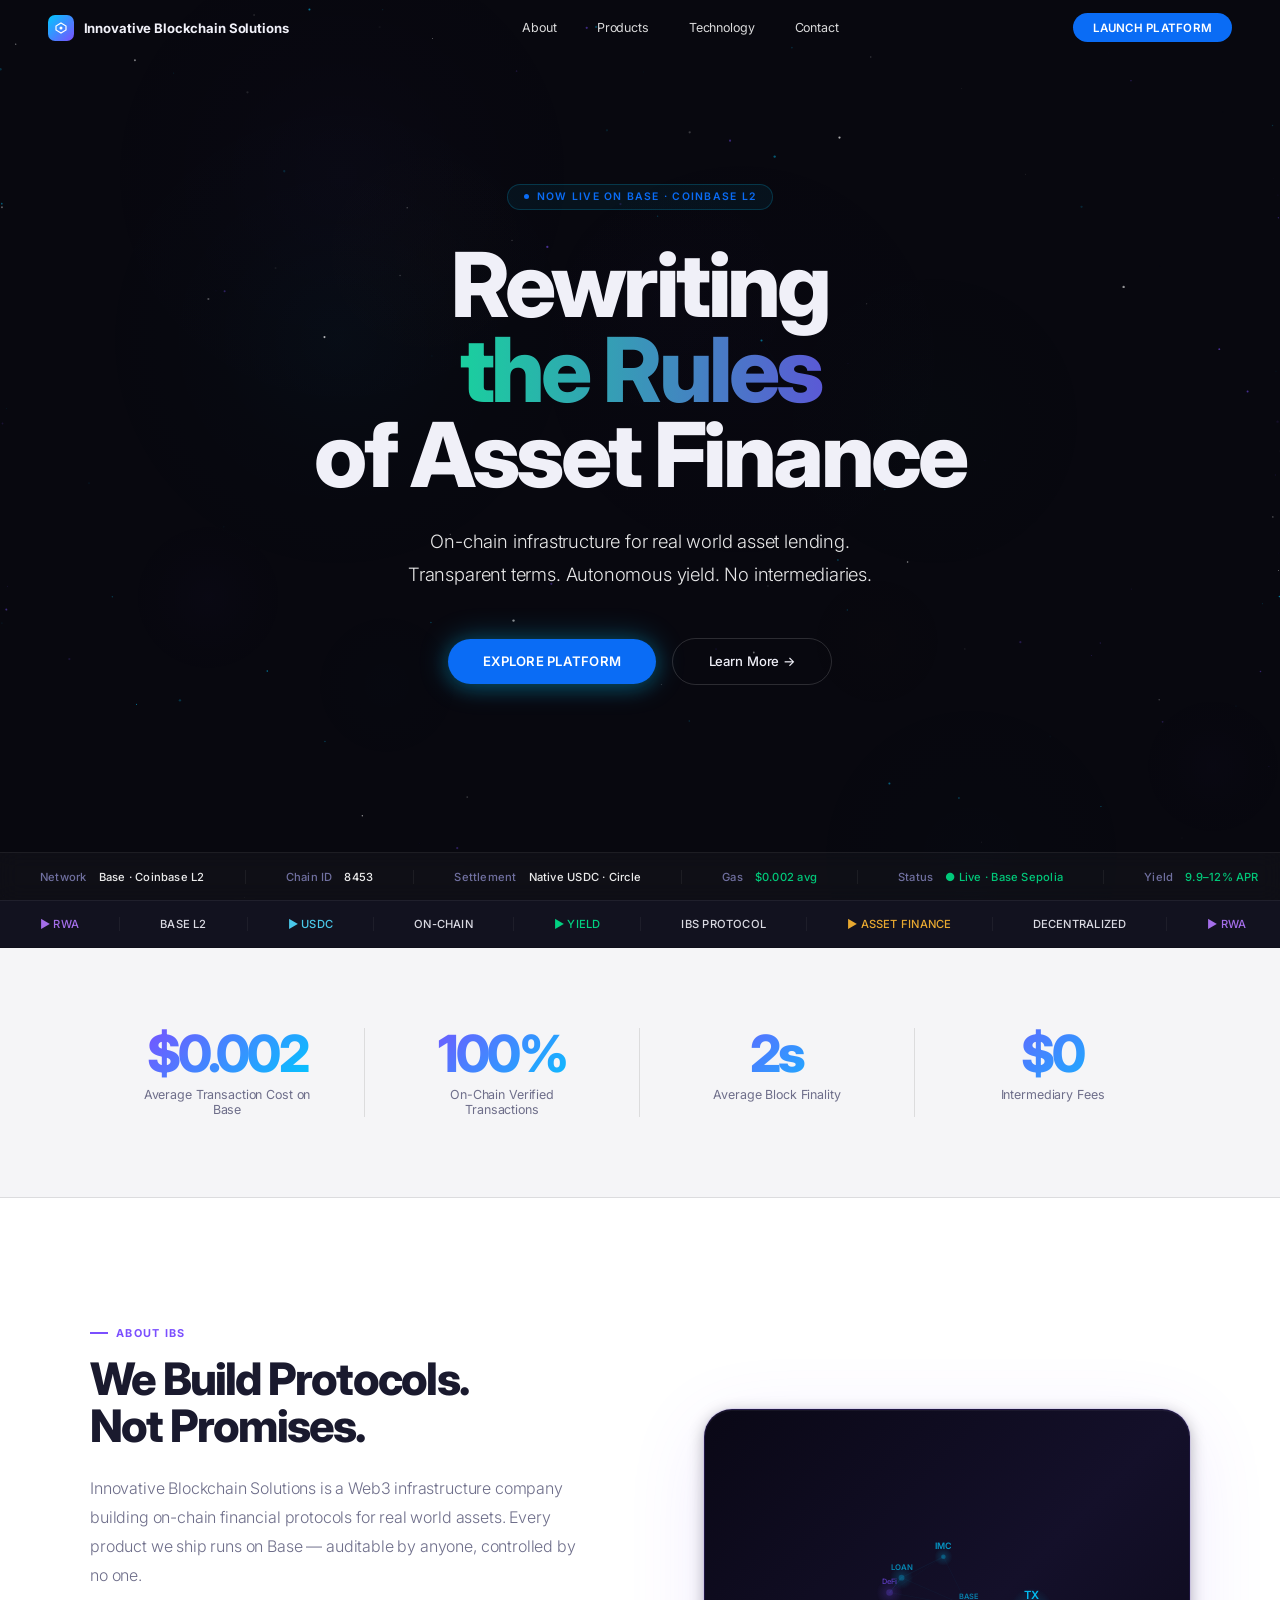
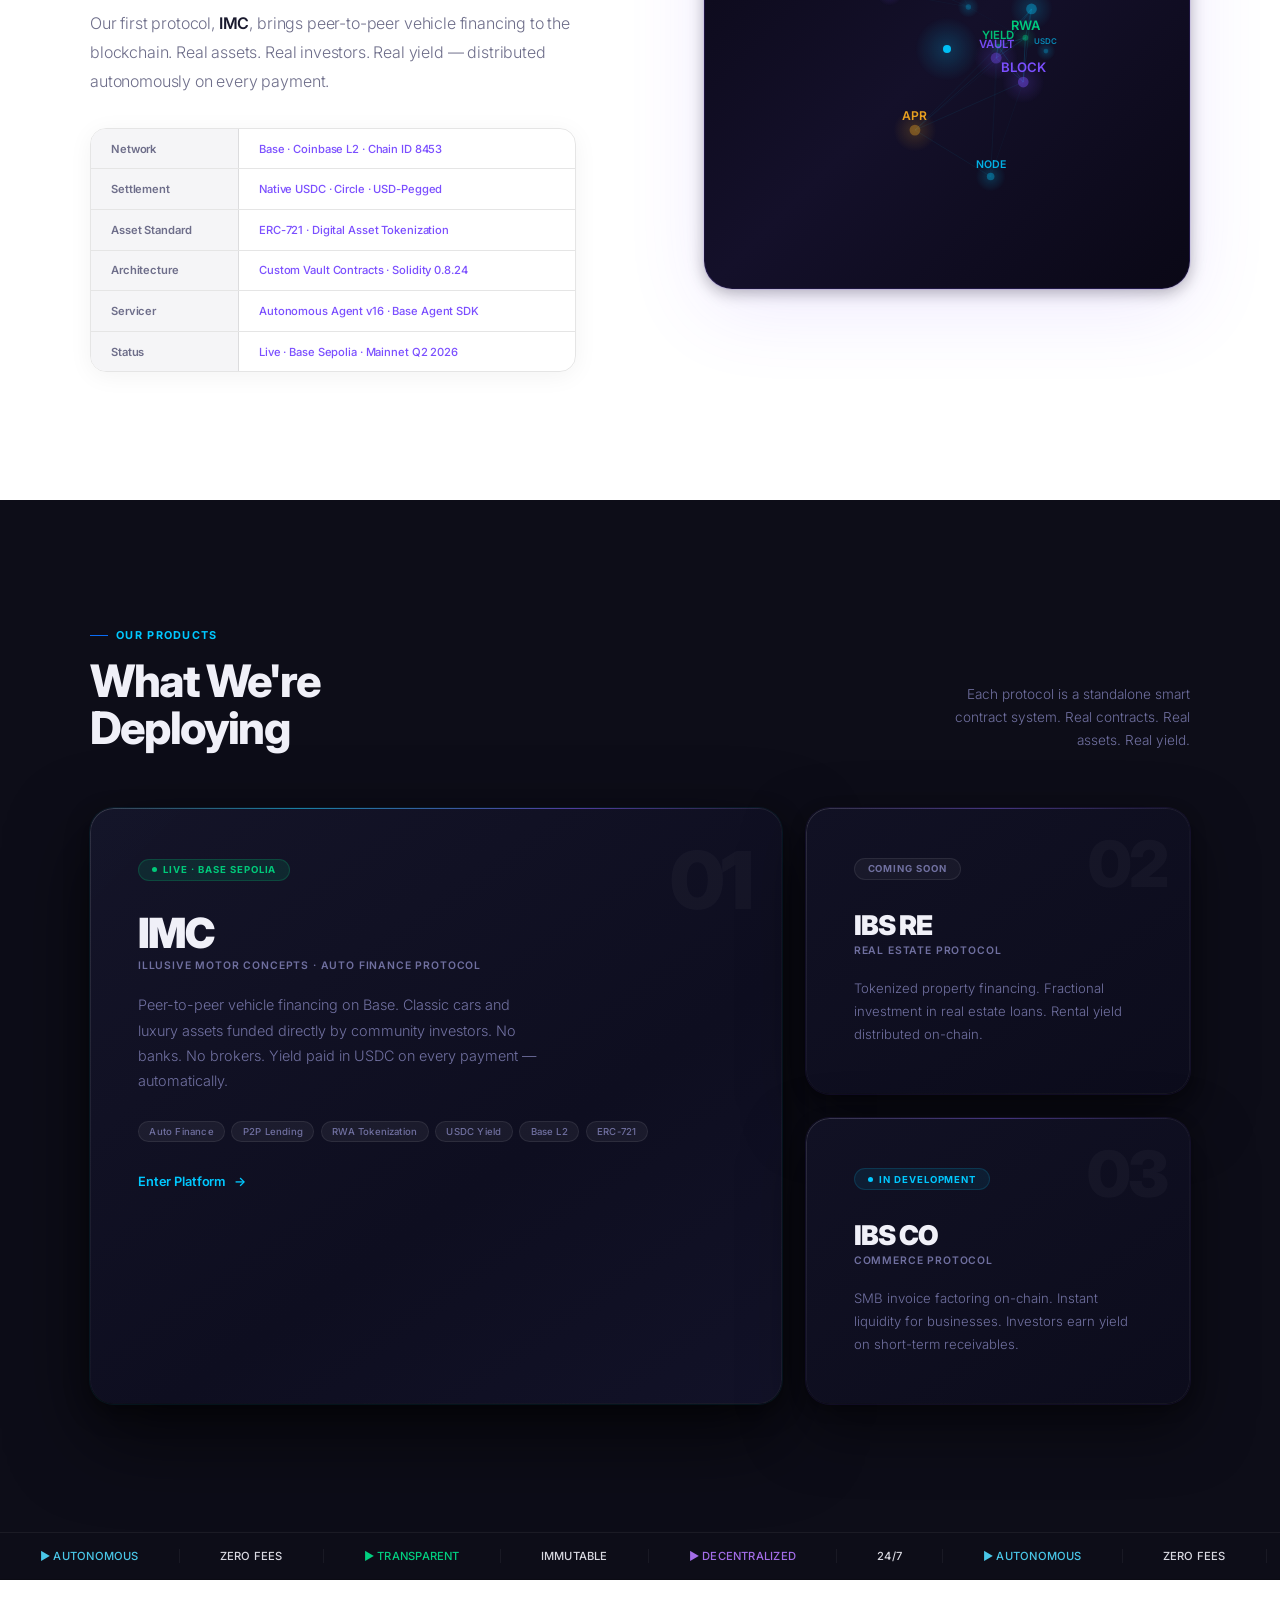
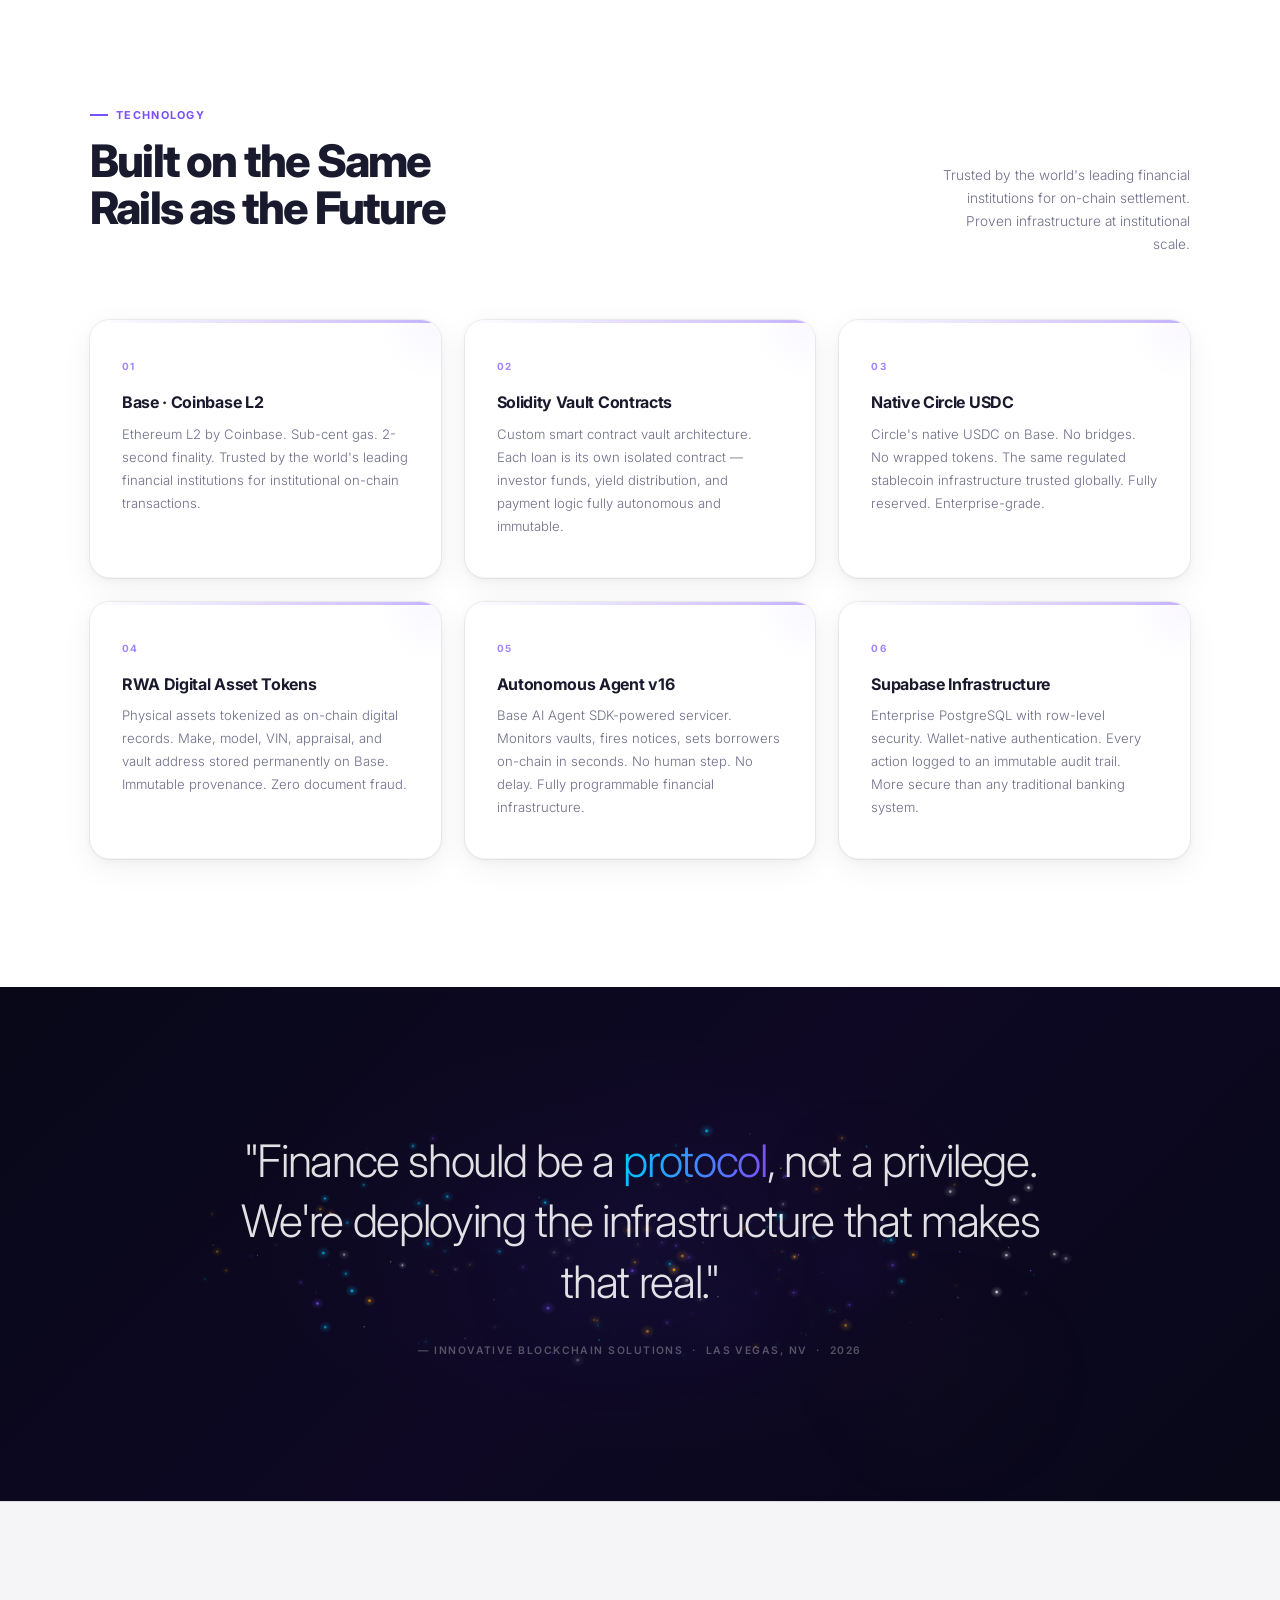
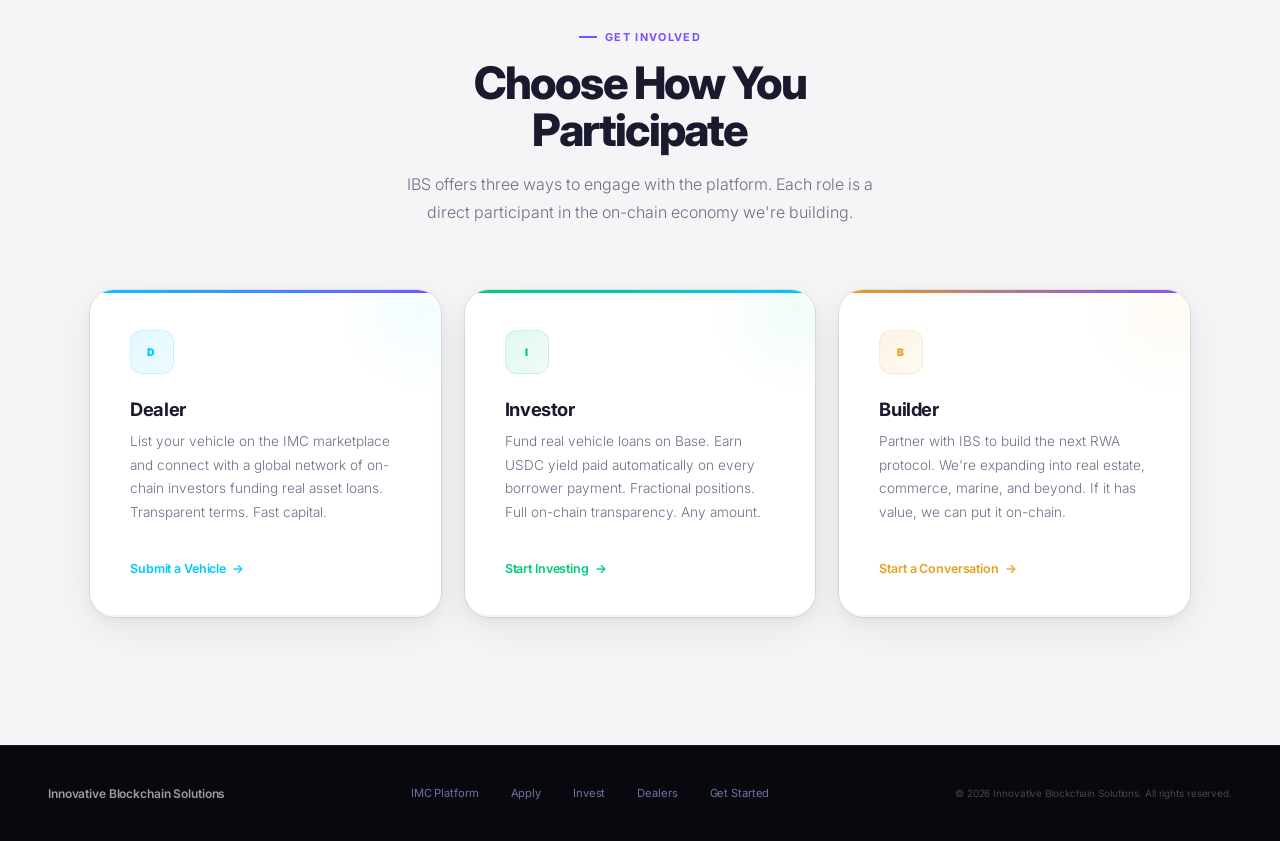
==== commit 6ee3af05: "fix: hero animations use both fill-mode, reveal fallback visible, slideUp complete" ====
--- a/index.html
+++ b/index.html
@@ -11,7 +11,6 @@
   --dark2:#0d0d18;
   --dark3:#12121f;
   --cyan:#00c8ff;
-  --ibs-blue:#0a6cf5;
   --cyan2:#00eeff;
   --purple:#7b4fff;
   --gold:#e8a020;
@@ -59,7 +58,7 @@
 nav.scrolled-light .nav-links a{color:var(--muted-light);}
 nav.scrolled-light .nav-links a:hover{color:var(--text-light);}
 .nav-cta{font-size:0.72rem;font-weight:600;letter-spacing:0.02em;color:white;background:#0a6cf5;border:none;padding:0.45rem 1.25rem;border-radius:980px;cursor:pointer;text-decoration:none;transition:all 0.2s;text-transform:uppercase;}
-.nav-cta:hover{background:#1a7cff;transform:scale(1.03);}
+.nav-cta:hover{background:#2277ff;transform:scale(1.03);}
 
 /* ═══════════════════════════════════
    SECTION 1 — DARK HERO
@@ -77,12 +76,12 @@
 .hero-badge{
   display:inline-flex;align-items:center;gap:0.5rem;
   font-size:0.65rem;font-weight:600;letter-spacing:0.12em;text-transform:uppercase;
-  color:var(--cyan);border:1px solid rgba(0,200,255,0.2);
+  color:#0a6cf5;border:1px solid rgba(0,200,255,0.2);
   padding:0.35rem 1rem;border-radius:980px;
   background:rgba(0,200,255,0.06);margin-bottom:2rem;
   opacity:0;animation:slideDown 0.7s 0.3s forwards;
 }
-.hero-badge-dot{width:5px;height:5px;border-radius:50%;background:var(--cyan);animation:pulse-dot 2s infinite;}
+.hero-badge-dot{width:5px;height:5px;border-radius:50%;background:#0a6cf5;animation:pulse-dot 2s infinite;}
 @keyframes pulse-dot{0%,100%{opacity:1;transform:scale(1)}50%{opacity:0.4;transform:scale(0.6)}}
 
 .hero-title{
@@ -93,18 +92,19 @@
 .hero-title .t1{display:block;opacity:0;animation:slideUp 0.8s 0.5s forwards;}
 .hero-title .t2{
   display:block;
-  background:linear-gradient(90deg,var(--cyan) 0%,var(--purple) 50%,var(--gold) 100%);
-  background-size:200% auto;
+  background:linear-gradient(90deg,#00ff88 0%,#8b00ff 40%,#cc00ff 65%,#00d4ff 100%);
+  background-size:300% auto;
   -webkit-background-clip:text;-webkit-text-fill-color:transparent;background-clip:text;
-  animation:slideUp 0.8s 0.7s forwards,gradient-shift 6s 1.5s linear infinite,glitch-pixel 8s 2s infinite;
+  animation:slideUp 0.8s 0.7s forwards,gradient-shift 6s 1.5s linear infinite,glitch-pixel 9s 2.5s infinite;
   opacity:0;
 }
 @keyframes gradient-shift{0%{background-position:0% center}100%{background-position:200% center}}
-@keyframes glitch-pixel{0%,85%,100%{opacity:1;transform:none;filter:none}86%{opacity:0.9;filter:blur(0.5px) brightness(1.2)}87%{transform:translateX(-3px) scaleX(1.01);filter:brightness(1.4)}88%{transform:translateX(2px);filter:hue-rotate(20deg)}89%{transform:none;filter:blur(1px)}90%{transform:translateX(-1px) scaleY(1.005);filter:none}91%{opacity:1;transform:none}}
+@keyframes streak-card{0%{background-position:-200% center}100%{background-position:200% center}}
+@keyframes glitch-pixel{0%,82%,100%{filter:none}83%{filter:brightness(1.6) saturate(1.4)}84%{filter:hue-rotate(40deg) brightness(1.8) saturate(2)}85%{filter:hue-rotate(-20deg) brightness(2.2) saturate(2.5)}86%{filter:brightness(1.4) saturate(1.6)}87%{filter:none}}
 .hero-title .t3{display:block;opacity:0;animation:slideUp 0.8s 0.9s forwards;}
 
 .hero-sub{
-  font-size:1.15rem;font-weight:300;color:rgba(255,255,255,0.92);line-height:1.75;
+  font-size:1.15rem;font-weight:300;color:rgba(255,255,255,0.9);line-height:1.75;
   letter-spacing:-0.01em;max-width:520px;margin:0 auto 3rem;
   opacity:0;animation:slideUp 0.7s 1.1s forwards;
 }
@@ -116,23 +116,22 @@
   font-size:0.82rem;font-weight:600;letter-spacing:0.02em;text-transform:uppercase;
   color:white;background:#0a6cf5;
   border:none;padding:0.9rem 2.2rem;border-radius:980px;
-  cursor:none;text-decoration:none;
+  cursor:pointer;text-decoration:none;
   box-shadow:0 0 30px rgba(0,200,255,0.3),0 4px 20px rgba(0,200,255,0.2);
   transition:all 0.25s;
 }
-.btn-glow:hover{background:#1a7cff;box-shadow:0 0 50px rgba(10,108,245,0.5),0 8px 30px rgba(10,108,245,0.3);transform:translateY(-2px);}
+.btn-glow:hover{background:#2277ff;box-shadow:0 0 50px rgba(0,200,255,0.5),0 8px 30px rgba(0,200,255,0.3);transform:translateY(-2px);}
 .btn-outline-dark{
   font-size:0.82rem;font-weight:500;letter-spacing:-0.01em;
   color:var(--text-dark);background:transparent;
   border:1px solid rgba(255,255,255,0.15);
   padding:0.9rem 2.2rem;border-radius:980px;
-  cursor:none;text-decoration:none;transition:all 0.2s;
+  cursor:pointer;text-decoration:none;transition:all 0.2s;
 }
 .btn-outline-dark:hover{border-color:rgba(255,255,255,0.35);background:rgba(255,255,255,0.04);}
 
 @keyframes slideUp{from{opacity:0;transform:translateY(28px)}to{opacity:1;transform:translateY(0)}}
 @keyframes slideDown{from{opacity:0;transform:translateY(-12px)}to{opacity:1;transform:translateY(0)}}
-@keyframes streak-card{0%{background-position:-200% center}100%{background-position:200% center}}
 
 /* Ticker */
 .hero-ticker{
@@ -145,11 +144,11 @@
 @keyframes ticker{0%{transform:translateX(0)}100%{transform:translateX(-50%)}}
 .ti{display:flex;align-items:center;gap:0.75rem;padding:0 2.5rem;border-right:1px solid rgba(255,255,255,0.06);font-size:0.7rem;font-weight:500;letter-spacing:0.02em;}
 .ti-label{color:var(--muted-dark);}
-.ti-val{color:var(--text-dark);}
+.ti-val{color:rgba(255,255,255,0.92);}
 .ti-up{color:var(--green);}
 
 /* ═══════════════════════════════════
-   SEPARATOR TICKER (replaces fade)
+   TRANSITION BAND — dark to light
 ═══════════════════════════════════ */
 .transition-band{
   height:48px;
@@ -157,7 +156,6 @@
   border-top:1px solid rgba(255,255,255,0.06);
   border-bottom:1px solid rgba(0,0,0,0.15);
   display:flex;align-items:center;overflow:hidden;
-  position:relative;
 }
 
 /* ═══════════════════════════════════
@@ -214,7 +212,7 @@
 .products-header{display:flex;justify-content:space-between;align-items:flex-end;margin-bottom:3.5rem;}
 .products-header .sec-title{color:var(--text-dark);margin-bottom:0;}
 .products-header .eyebrow{color:var(--cyan);}
-.products-header .eyebrow::before{background:var(--cyan);}
+.products-header .eyebrow::before{background:#0a6cf5;}
 .products-header-note{max-width:260px;font-size:0.85rem;font-weight:300;color:var(--muted-dark);line-height:1.7;text-align:right;}
 
 /* EMBOSSED PRODUCT CARDS */
@@ -290,7 +288,7 @@
 .pcard-side .pcard-desc{font-size:0.82rem;margin-bottom:0;}
 
 /* ═══════════════════════════════════
-   SEPARATOR 2 — defined border
+   SECTION 5 — TRANSITION BACK (dark to light)
 ═══════════════════════════════════ */
 .transition-band-2{
   height:48px;
@@ -329,8 +327,8 @@
     inset 0 1px 0 rgba(255,255,255,0.9),
     inset 0 -1px 0 rgba(0,0,0,0.04);
 }
-.tech-card::before{content:'';position:absolute;top:0;left:0;right:0;height:3px;background:linear-gradient(90deg,transparent,var(--purple),var(--cyan),transparent);background-size:200% 100%;opacity:0.5;border-radius:20px 20px 0 0;animation:streak-card 3s linear infinite;}
-.tech-card:hover::before{opacity:1;animation:streak-card 1.5s linear infinite;}
+.tech-card::before{content:'';position:absolute;top:0;left:0;right:0;height:3px;background:linear-gradient(90deg,transparent 0%,var(--purple) 35%,var(--cyan) 65%,transparent 100%);background-size:300% 100%;opacity:0.45;border-radius:20px 20px 0 0;animation:streak-card 7s ease-in-out infinite;}
+.tech-card:hover::before{opacity:0.85;animation:streak-card 4s ease-in-out infinite;}
 .tech-card::after{content:'';position:absolute;top:-40px;right:-40px;width:100px;height:100px;background:radial-gradient(circle,rgba(123,79,255,0.04) 0%,transparent 70%);border-radius:50%;transition:opacity 0.3s;}
 .tc-num{font-size:0.62rem;font-weight:700;letter-spacing:0.12em;text-transform:uppercase;color:var(--purple);margin-bottom:1.25rem;opacity:0.7;}
 .tc-name{font-size:1rem;font-weight:700;letter-spacing:-0.02em;color:var(--text-light);margin-bottom:0.65rem;}
@@ -341,11 +339,11 @@
 ═══════════════════════════════════ */
 .manifesto{
   padding:9rem 3rem;
-  background:linear-gradient(135deg,#060612 0%,#0a0620 50%,#060612 100%);
+  background:linear-gradient(135deg,#080818 0%,#0e0824 50%,#080818 100%);
   text-align:center;position:relative;overflow:hidden;
 }
-.manifesto::before{content:'';position:absolute;top:50%;left:50%;transform:translate(-50%,-50%);width:900px;height:500px;background:radial-gradient(ellipse,rgba(123,79,255,0.06) 0%,transparent 60%);}
-#manifesto-canvas{position:absolute;inset:0;width:100%;height:100%;pointer-events:none;}
+.manifesto::before{content:'';position:absolute;top:50%;left:50%;transform:translate(-50%,-50%);width:900px;height:500px;background:radial-gradient(ellipse,rgba(123,79,255,0.05) 0%,transparent 60%);}
+#manifesto-canvas{position:absolute;inset:0;width:100%;height:100%;pointer-events:none;z-index:0;}
 .mq{font-size:clamp(1.6rem,3.5vw,2.8rem);font-weight:300;letter-spacing:-0.03em;line-height:1.35;color:rgba(255,255,255,0.88);max-width:800px;margin:0 auto 2rem;position:relative;}
 .mq em{font-style:normal;background:linear-gradient(90deg,var(--cyan),var(--purple));-webkit-background-clip:text;-webkit-text-fill-color:transparent;background-clip:text;}
 .ma{font-size:0.65rem;font-weight:600;letter-spacing:0.14em;text-transform:uppercase;color:rgba(255,255,255,0.3);position:relative;}
@@ -496,12 +494,8 @@
   </div>
 </section>
 
-<!-- SEPARATOR 1 — ticker separator -->
-<div class="transition-band">
-  <div class="ticker-track" style="animation-duration:20s;opacity:0.35;">
-    <div class="ti" style="color:rgba(123,79,255,0.7);">▸ RWA</div><div class="ti">BASE L2</div><div class="ti" style="color:rgba(0,200,255,0.7);">▸ USDC</div><div class="ti">ON-CHAIN</div><div class="ti" style="color:rgba(0,201,122,0.7);">▸ YIELD</div><div class="ti">IBS PROTOCOL</div><div class="ti" style="color:rgba(232,160,32,0.7);">▸ RWA</div><div class="ti">BASE L2</div><div class="ti" style="color:rgba(0,200,255,0.7);">▸ USDC</div><div class="ti">ON-CHAIN</div><div class="ti" style="color:rgba(0,201,122,0.7);">▸ YIELD</div><div class="ti">IBS PROTOCOL</div><div class="ti" style="color:rgba(232,160,32,0.7);">▸ RWA</div><div class="ti">BASE L2</div><div class="ti" style="color:rgba(0,200,255,0.7);">▸ USDC</div><div class="ti">ON-CHAIN</div>
-  </div>
-</div>
+<!-- SEPARATOR 1 -->
+<div class="transition-band"><div class="ticker-track" style="animation-duration:20s;opacity:0.9;"><div class="ti" style="color:rgba(180,120,255,1);">&#9658; RWA</div><div class="ti">BASE L2</div><div class="ti" style="color:rgba(80,220,255,1);">&#9658; USDC</div><div class="ti">ON-CHAIN</div><div class="ti" style="color:rgba(0,230,140,1);">&#9658; YIELD</div><div class="ti">IBS PROTOCOL</div><div class="ti" style="color:rgba(255,185,50,1);">&#9658; ASSET FINANCE</div><div class="ti">DECENTRALIZED</div><div class="ti" style="color:rgba(180,120,255,1);">&#9658; RWA</div><div class="ti">BASE L2</div><div class="ti" style="color:rgba(80,220,255,1);">&#9658; USDC</div><div class="ti">ON-CHAIN</div><div class="ti" style="color:rgba(0,230,140,1);">&#9658; YIELD</div><div class="ti">IBS PROTOCOL</div><div class="ti" style="color:rgba(255,185,50,1);">&#9658; ASSET FINANCE</div><div class="ti">DECENTRALIZED</div></div></div>
 
 <!-- ═══ STATS — LIGHT ═══ -->
 <div class="stats-section">
@@ -583,12 +577,8 @@
   </div>
 </section>
 
-<!-- SEPARATOR 2 — ticker separator -->
-<div class="transition-band-2">
-  <div class="ticker-track" style="animation-duration:22s;animation-direction:reverse;opacity:0.35;">
-    <div class="ti" style="color:rgba(0,200,255,0.7);">▸ AUTONOMOUS</div><div class="ti">ZERO FEES</div><div class="ti" style="color:rgba(0,201,122,0.7);">▸ TRANSPARENT</div><div class="ti">IMMUTABLE</div><div class="ti" style="color:rgba(123,79,255,0.7);">▸ DECENTRALIZED</div><div class="ti">24/7</div><div class="ti" style="color:rgba(232,160,32,0.7);">▸ AUTONOMOUS</div><div class="ti">ZERO FEES</div><div class="ti" style="color:rgba(0,201,122,0.7);">▸ TRANSPARENT</div><div class="ti">IMMUTABLE</div><div class="ti" style="color:rgba(123,79,255,0.7);">▸ DECENTRALIZED</div><div class="ti">24/7</div>
-  </div>
-</div>
+<!-- SEPARATOR 2 -->
+<div class="transition-band-2"><div class="ticker-track" style="animation-duration:22s;animation-direction:reverse;opacity:0.9;"><div class="ti" style="color:rgba(80,220,255,1);">&#9658; AUTONOMOUS</div><div class="ti">ZERO FEES</div><div class="ti" style="color:rgba(0,230,140,1);">&#9658; TRANSPARENT</div><div class="ti">IMMUTABLE</div><div class="ti" style="color:rgba(180,120,255,1);">&#9658; DECENTRALIZED</div><div class="ti">24/7</div><div class="ti" style="color:rgba(80,220,255,1);">&#9658; AUTONOMOUS</div><div class="ti">ZERO FEES</div><div class="ti" style="color:rgba(0,230,140,1);">&#9658; TRANSPARENT</div><div class="ti">IMMUTABLE</div><div class="ti" style="color:rgba(180,120,255,1);">&#9658; DECENTRALIZED</div><div class="ti">24/7</div></div></div>
 
 <!-- ═══ TECHNOLOGY — LIGHT ═══ -->
 <section id="technology" class="tech-section">
@@ -601,7 +591,7 @@
       <p style="max-width:260px;font-size:0.85rem;font-weight:300;color:var(--muted-light);line-height:1.7;text-align:right;">Trusted by the world's leading financial institutions for on-chain settlement. Proven infrastructure at institutional scale.</p>
     </div>
     <div class="tech-grid">
-      <div class="tech-card reveal"><div class="tc-num">01</div><div class="tc-name">Base · Coinbase L2</div><div class="tc-desc">Ethereum L2 by Coinbase. Sub-cent gas. 2-second finality. Trusted by the world's leading financial institutions for institutional blockchain transactions.</div></div>
+      <div class="tech-card reveal"><div class="tc-num">01</div><div class="tc-name">Base · Coinbase L2</div><div class="tc-desc">Ethereum L2 by Coinbase. Sub-cent gas. 2-second finality. Trusted by the world's leading financial institutions for institutional on-chain transactions.</div></div>
       <div class="tech-card reveal reveal-delay-1"><div class="tc-num">02</div><div class="tc-name">Solidity Vault Contracts</div><div class="tc-desc">Custom smart contract vault architecture. Each loan is its own isolated contract — investor funds, yield distribution, and payment logic fully autonomous and immutable.</div></div>
       <div class="tech-card reveal reveal-delay-2"><div class="tc-num">03</div><div class="tc-name">Native Circle USDC</div><div class="tc-desc">Circle's native USDC on Base. No bridges. No wrapped tokens. The same regulated stablecoin infrastructure trusted globally. Fully reserved. Enterprise-grade.</div></div>
       <div class="tech-card reveal"><div class="tc-num">04</div><div class="tc-name">RWA Digital Asset Tokens</div><div class="tc-desc">Physical assets tokenized as on-chain digital records. Make, model, VIN, appraisal, and vault address stored permanently on Base. Immutable provenance. Zero document fraud.</div></div>
@@ -614,7 +604,7 @@
 <!-- ═══ MANIFESTO — DARK ═══ -->
 <div class="manifesto">
   <canvas id="manifesto-canvas"></canvas>
-  <p class="mq reveal">"Finance should be a <em>protocol</em>, not a privilege.<br>We're deploying the infrastructure that makes that real."</p>
+  <p class="mq reveal" style="position:relative;z-index:1;">"Finance should be a <em>protocol</em>, not a privilege.<br>We're deploying the infrastructure that makes that real."</p>
   <div class="ma reveal reveal-delay-1">— Innovative Blockchain Solutions &nbsp;·&nbsp; Las Vegas, NV &nbsp;·&nbsp; 2026</div>
 </div>
 
@@ -664,11 +654,7 @@
 
 <script data-cfasync="false" src="/cdn-cgi/scripts/5c5dd728/cloudflare-static/email-decode.min.js"></script><script>
 // ── CURSOR ──
-var cur=document.getElementById('cur'),ring=document.getElementById('cur-ring'); // cursor hidden
-var mx=window.innerWidth/2,my=window.innerHeight/2,rx=mx,ry=my;
-document.addEventListener('mousemove',function(e){mx=e.clientX;my=e.clientY;cur.style.left=(mx-2.5)+'px';cur.style.top=(my-2.5)+'px';});
-(function animRing(){rx+=(mx-rx-15)*0.12;ry+=(my-ry-15)*0.12;ring.style.left=rx+'px';ring.style.top=ry+'px';requestAnimationFrame(animRing);})();
-// cursor interactions removed
+// cursor disabled
 
 // ── NAV SCROLL ──
 var nav=document.getElementById('main-nav');
@@ -711,7 +697,7 @@
     x:Math.random()*1600,y:Math.random()*900,
     vx:(Math.random()-0.5)*0.25,vy:(Math.random()-0.5)*0.2,
     r:0.4+Math.random()*0.8,
-    alpha:0.25+Math.random()*0.45,
+    alpha:0.27+Math.random()*0.47,
     hue:Math.random()>0.6?'0,200,255':(Math.random()>0.5?'123,79,255':'255,255,255'),
     pulse:Math.random()*Math.PI*2,ps:0.012+Math.random()*0.018
   });
@@ -737,11 +723,7 @@
     hctx.beginPath();hctx.arc(o.x,o.y,o.r,0,Math.PI*2);hctx.fillStyle=g;hctx.fill();
   });
 
-  // Scan line
-  var sy=((frame*0.4)%H);
-  var sg=hctx.createLinearGradient(0,sy-15,0,sy+15);
-  sg.addColorStop(0,'rgba(0,200,255,0)');sg.addColorStop(0.5,'rgba(0,200,255,0.025)');sg.addColorStop(1,'rgba(0,200,255,0)');
-  hctx.fillStyle=sg;hctx.fillRect(0,sy-15,W,30);
+  // scan line removed
 
   // Particles + connections
   pts.forEach(function(p,i){
@@ -809,77 +791,65 @@
 
 
 // ── MANIFESTO STAR CLUSTER ──
-var mc=document.getElementById('manifesto-canvas');
-if(mc){
-  var mctx=mc.getContext('2d');
-  var MW,MH,mf=0;
-  function resizeManifesto(){MW=mc.width=mc.offsetWidth;MH=mc.height=mc.offsetHeight;}
-  resizeManifesto();
-  // Stars — dense cluster in center, sparse at edges
+(function(){
+  var mc=document.getElementById('manifesto-canvas');
+  if(!mc)return;
+  var mctx=mc.getContext('2d'),MW,MH,mf=0;
+  function resize(){MW=mc.width=mc.offsetWidth;MH=mc.height=mc.offsetHeight;}
+  resize();
   var stars=[];
-  for(var i=0;i<300;i++){
-    var angle=Math.random()*Math.PI*2;
-    var dist=Math.pow(Math.random(),0.5)*0.5; // cluster toward center
-    stars.push({
-      x:0.5+Math.cos(angle)*dist*0.6,
-      y:0.5+Math.sin(angle)*dist*0.45,
-      r:0.3+Math.random()*1.2,
-      alpha:0.1+Math.random()*0.7,
-      pulse:Math.random()*Math.PI*2,
-      ps:0.008+Math.random()*0.025,
-      hue:['255,255,255','123,79,255','0,200,255','232,160,32'][Math.floor(Math.random()*4)]
-    });
+  for(var i=0;i<322;i++){
+    var ang=Math.random()*Math.PI*2;
+    var dist=Math.pow(Math.random(),0.55)*0.55;
+    stars.push({bx:0.5+Math.cos(ang)*dist*0.65,by:0.5+Math.sin(ang)*dist*0.42,x:0,y:0,
+      r:0.3+Math.random()*1.3,a:0.1+Math.random()*0.75,
+      p:Math.random()*Math.PI*2,ps:0.0063+Math.random()*0.0252,
+      h:['255,255,255','130,80,255','0,200,255','240,165,30'][Math.floor(Math.random()*4)]});
   }
-  // Nebula wisps
+  stars.forEach(function(s){s.x=s.bx;s.y=s.by;});
   var wisps=[];
-  for(var i=0;i<8;i++){
-    wisps.push({
-      x:0.3+Math.random()*0.4,y:0.2+Math.random()*0.6,
-      r:60+Math.random()*120,
-      alpha:0.015+Math.random()*0.03,
-      hue:['123,79,255','0,200,255','232,160,32'][Math.floor(Math.random()*3)],
-      pulse:Math.random()*Math.PI*2,ps:0.003+Math.random()*0.005
-    });
+  for(var i=0;i<7;i++){
+    wisps.push({x:0.25+Math.random()*0.5,y:0.15+Math.random()*0.7,
+      r:50+Math.random()*130,a:0.012+Math.random()*0.025,
+      h:['120,60,255','0,200,255','220,140,20'][Math.floor(Math.random()*3)],
+      p:Math.random()*Math.PI*2,ps:0.003+Math.random()*0.005});
   }
-  function drawManifesto(){
+  function draw(){
     mctx.clearRect(0,0,MW,MH);
     mf++;
-    // Wisps
     wisps.forEach(function(w){
-      w.pulse+=w.ps;
-      var a=w.alpha*(0.6+0.4*Math.sin(w.pulse));
+      w.p+=w.ps;
+      var a=w.a*(0.6+0.4*Math.sin(w.p));
       var g=mctx.createRadialGradient(w.x*MW,w.y*MH,0,w.x*MW,w.y*MH,w.r);
-      g.addColorStop(0,'rgba('+w.hue+','+a+')');
-      g.addColorStop(1,'rgba('+w.hue+',0)');
-      mctx.beginPath();mctx.arc(w.x*MW,w.y*MH,w.r,0,Math.PI*2);mctx.fillStyle=g;mctx.fill();
+      g.addColorStop(0,'rgba('+w.h+','+a+')');g.addColorStop(1,'rgba('+w.h+',0)');
+      mctx.beginPath();mctx.arc(w.x*MW,w.y*MH,w.r,0,Math.PI*2);
+      mctx.fillStyle=g;mctx.fill();
     });
-    // Stars
+    var drift=mf*0.0002625;
+    var cosd=Math.cos(drift),sind=Math.sin(drift);
     stars.forEach(function(s){
-      s.pulse+=s.ps;
-      var a=s.alpha*(0.4+0.6*Math.sin(s.pulse));
-      // Twinkle glow
-      if(s.r>0.8){
+      s.p+=s.ps;
+      var cx=s.bx-0.5,cy=s.by-0.5;
+      s.x=cx*cosd-cy*sind*0.25+0.5;
+      s.y=cx*sind*0.25+cy*cosd+0.5;
+      var a=s.a*(0.35+0.65*Math.sin(s.p));
+      if(s.r>0.9){
         var sg=mctx.createRadialGradient(s.x*MW,s.y*MH,0,s.x*MW,s.y*MH,s.r*5);
-        sg.addColorStop(0,'rgba('+s.hue+','+(a*0.4)+')');
-        sg.addColorStop(1,'rgba('+s.hue+',0)');
-        mctx.beginPath();mctx.arc(s.x*MW,s.y*MH,s.r*5,0,Math.PI*2);mctx.fillStyle=sg;mctx.fill();
+        sg.addColorStop(0,'rgba('+s.h+','+(a*0.35)+')');sg.addColorStop(1,'rgba('+s.h+',0)');
+        mctx.beginPath();mctx.arc(s.x*MW,s.y*MH,s.r*5,0,Math.PI*2);
+        mctx.fillStyle=sg;mctx.fill();
       }
       mctx.beginPath();mctx.arc(s.x*MW,s.y*MH,s.r,0,Math.PI*2);
-      mctx.fillStyle='rgba('+s.hue+','+a+')';mctx.fill();
+      mctx.fillStyle='rgba('+s.h+','+a+')';mctx.fill();
     });
-    // Slow drift — rotate the whole field very gently
-    var drift=mf*0.0003;
-    stars.forEach(function(s){
-      var cx=s.x-0.5,cy=s.y-0.5;
-      var cos=Math.cos(drift*0.1),sin=Math.sin(drift*0.1);
-      var nx=cx*cos-cy*sin*0.3+0.5;
-      var ny=cx*sin*0.3+cy*cos+0.5;
-      if(nx>0&&nx<1&&ny>0&&ny<1){s.x=nx;s.y=ny;}
-    });
-    requestAnimationFrame(drawManifesto);
+    requestAnimationFrame(draw);
   }
-  drawManifesto();
-}
+  draw();
+})();
 
 // ── SCROLL REVEAL ──
-var obs=new IntersectionObserver(function(entries){entries.forEach(function(e){if(e.isIntersecting)e.target+var obs=new IntersectionObserver(function(entries){entries.forEach(function(e){if(e.isIntersecting)e.target.classList.add('visible');});},{threshold:0.08});
+document.querySelectorAll('.reveal').forEach(function(el){obs.observe(el);});
+</script>
+</body>
+</html>
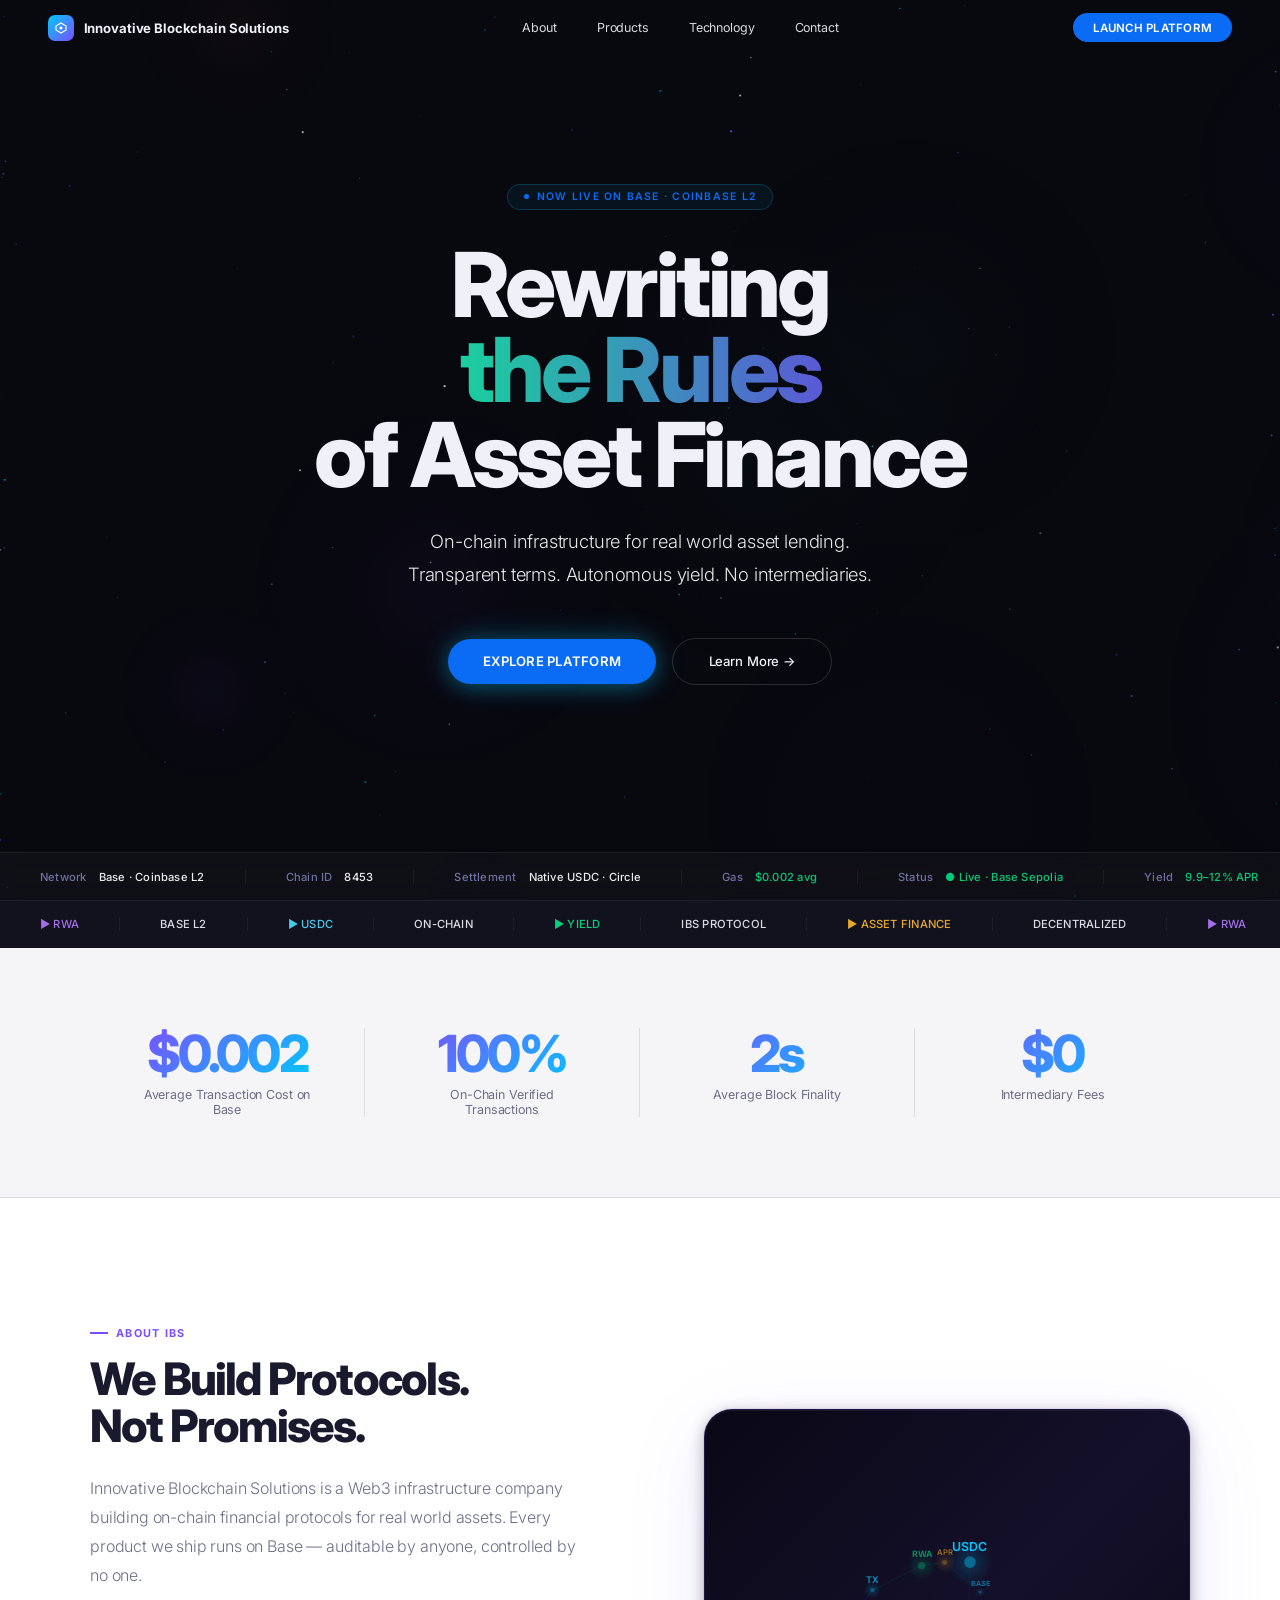
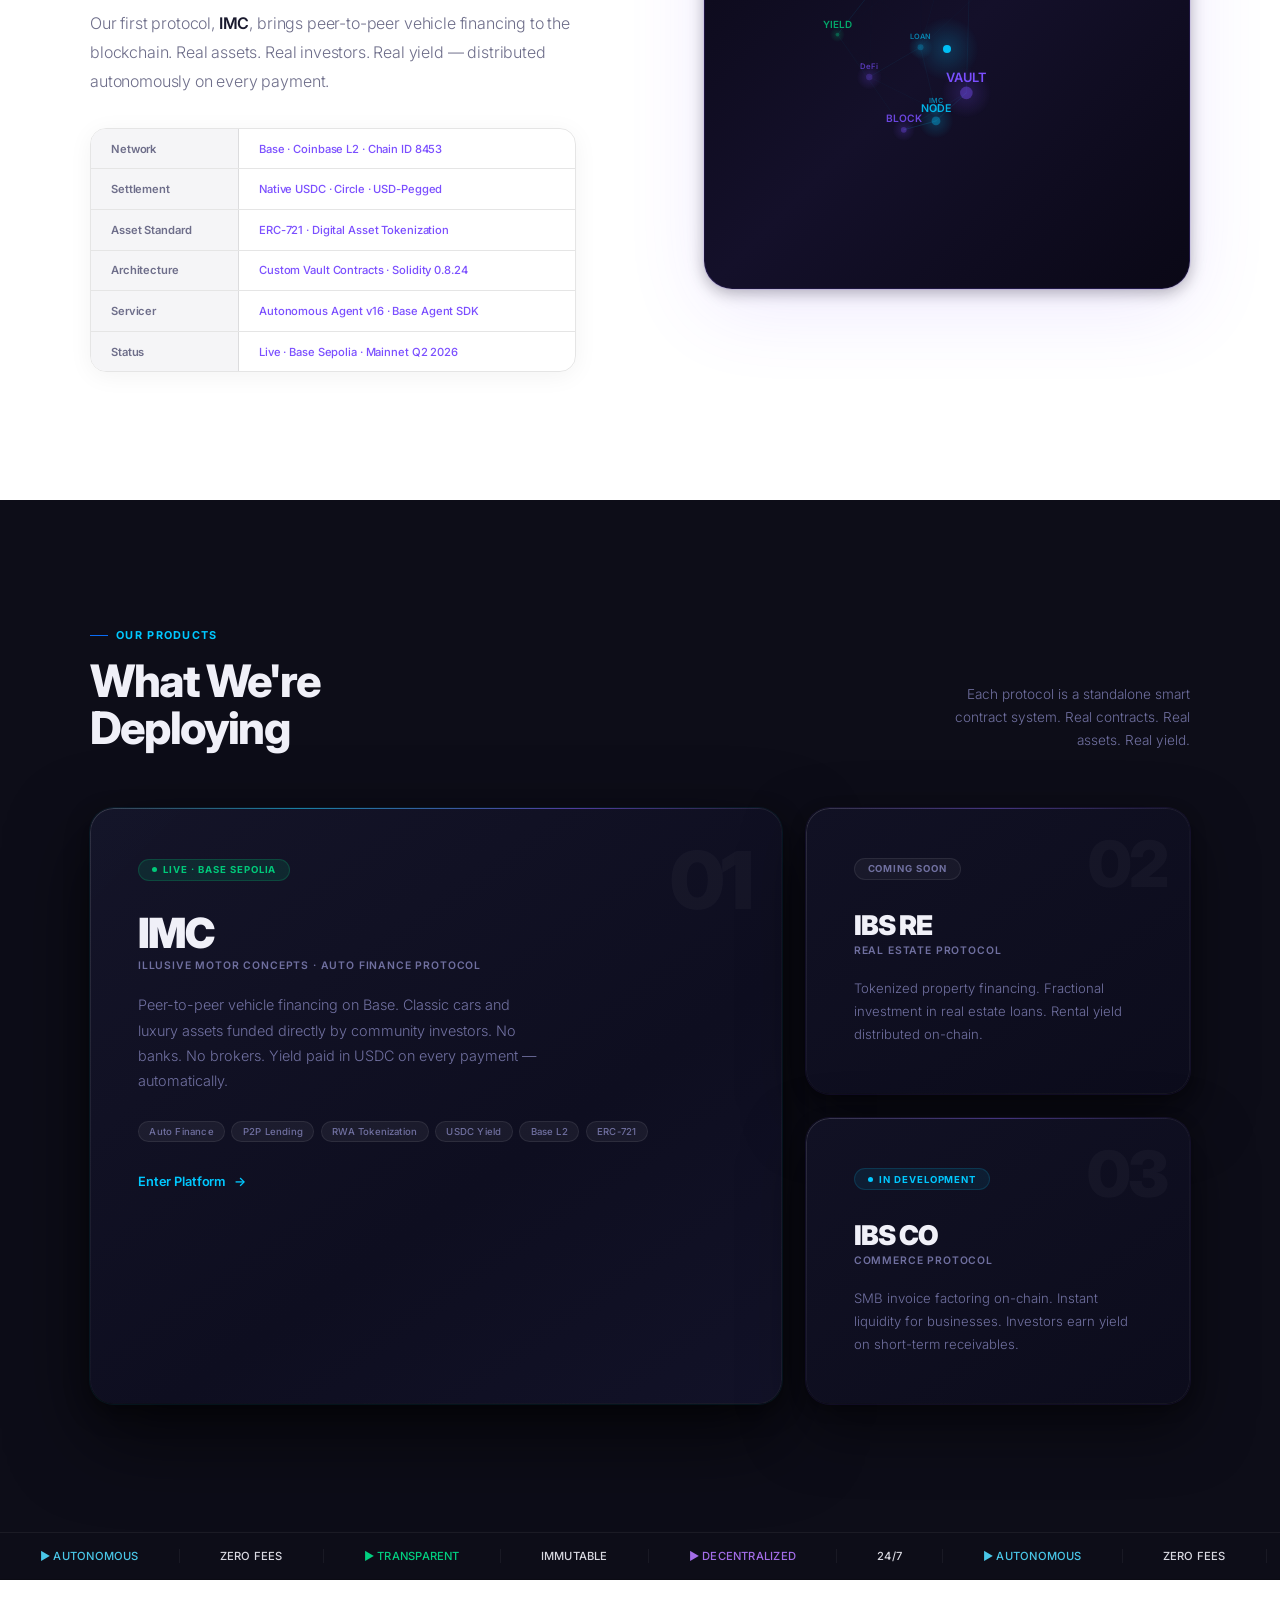
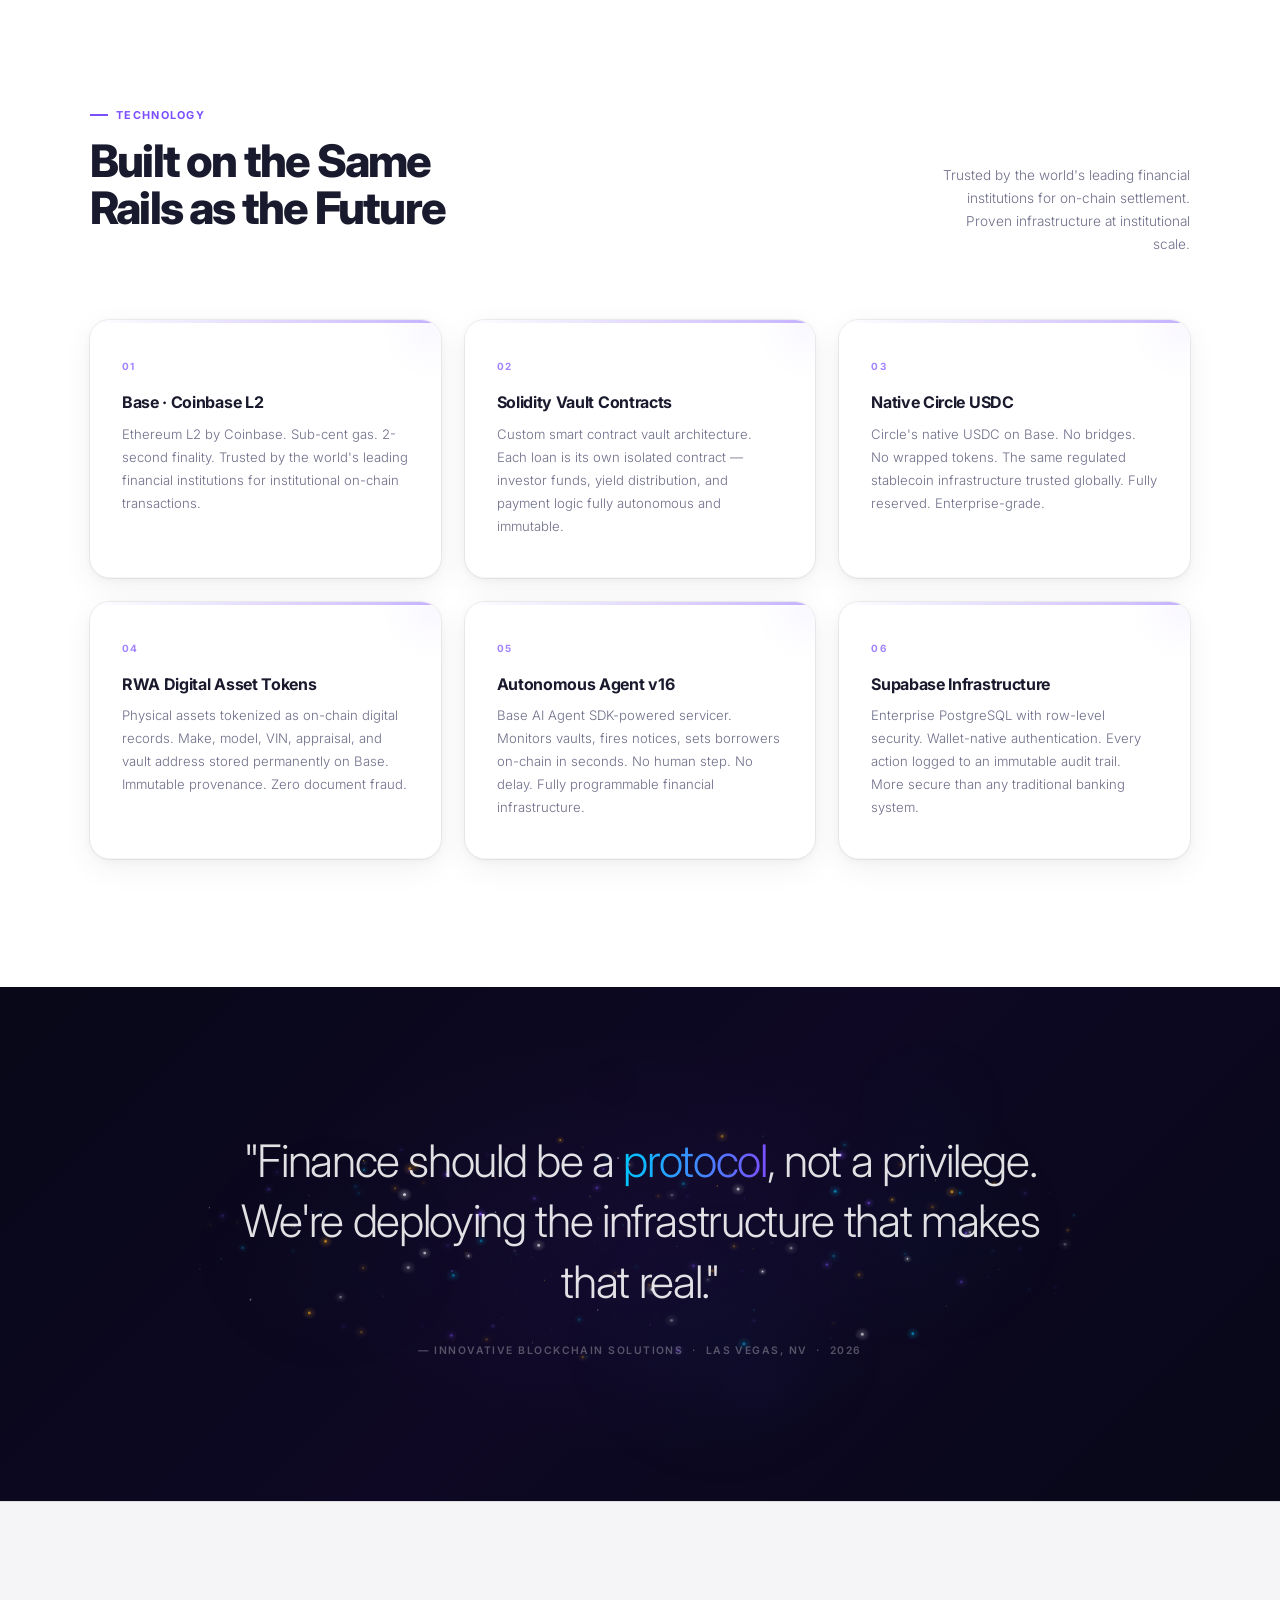
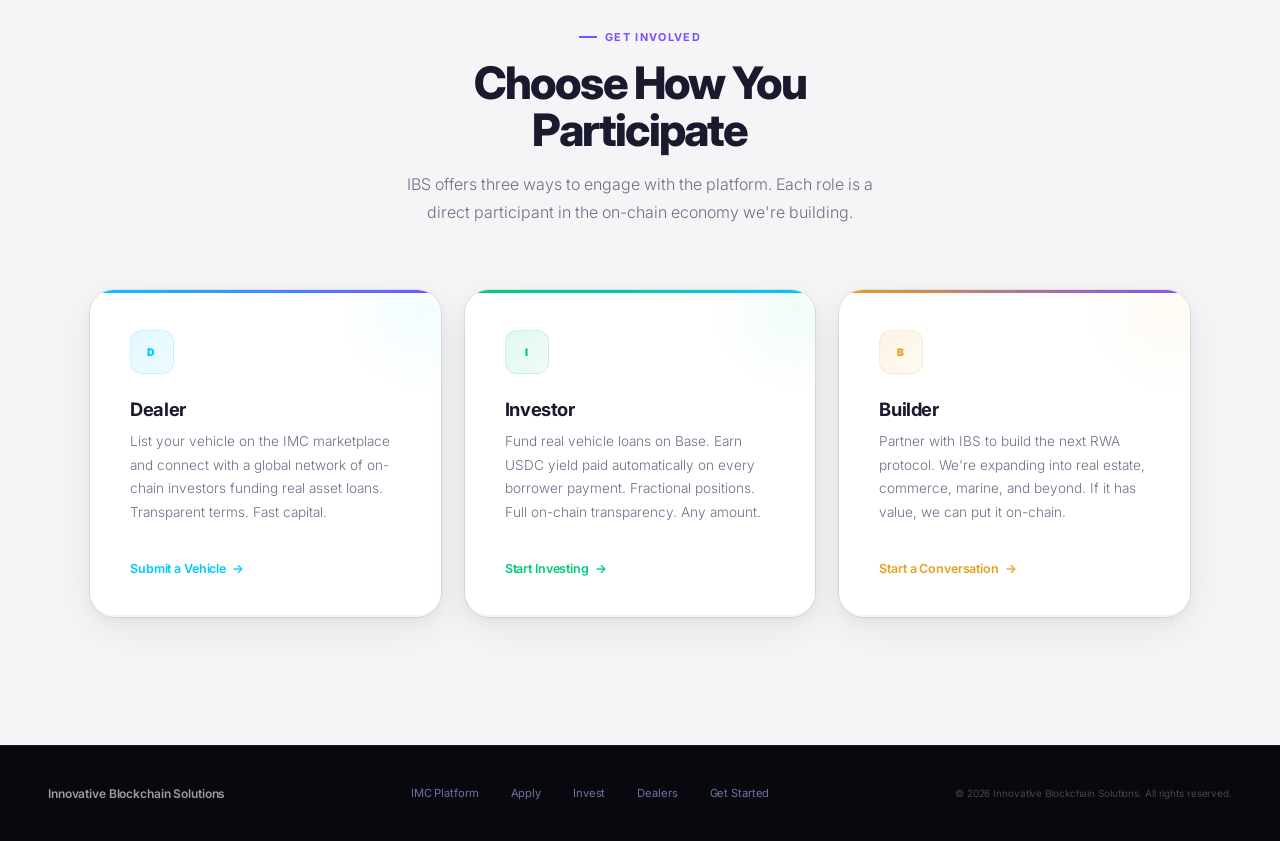
==== commit f9707f8c: "fix: hero animations visible, slideUp complete keyframe" ====
--- a/index.html
+++ b/index.html
@@ -79,7 +79,7 @@
   color:#0a6cf5;border:1px solid rgba(0,200,255,0.2);
   padding:0.35rem 1rem;border-radius:980px;
   background:rgba(0,200,255,0.06);margin-bottom:2rem;
-  opacity:0;animation:slideDown 0.7s 0.3s forwards;
+  animation:slideDown 0.7s 0.3s both;
 }
 .hero-badge-dot{width:5px;height:5px;border-radius:50%;background:#0a6cf5;animation:pulse-dot 2s infinite;}
 @keyframes pulse-dot{0%,100%{opacity:1;transform:scale(1)}50%{opacity:0.4;transform:scale(0.6)}}
@@ -89,28 +89,27 @@
   font-weight:800;letter-spacing:-0.04em;line-height:0.95;
   color:var(--text-dark);margin-bottom:1.75rem;
 }
-.hero-title .t1{display:block;opacity:0;animation:slideUp 0.8s 0.5s forwards;}
+.hero-title .t1{display:block;animation:slideUp 0.8s 0.5s both;}
 .hero-title .t2{
   display:block;
   background:linear-gradient(90deg,#00ff88 0%,#8b00ff 40%,#cc00ff 65%,#00d4ff 100%);
   background-size:300% auto;
   -webkit-background-clip:text;-webkit-text-fill-color:transparent;background-clip:text;
-  animation:slideUp 0.8s 0.7s forwards,gradient-shift 6s 1.5s linear infinite,glitch-pixel 9s 2.5s infinite;
-  opacity:0;
+  animation:slideUp 0.8s 0.7s both,gradient-shift 6s 1.5s linear infinite,glitch-pixel 9s 2.5s infinite;
 }
 @keyframes gradient-shift{0%{background-position:0% center}100%{background-position:200% center}}
 @keyframes streak-card{0%{background-position:-200% center}100%{background-position:200% center}}
 @keyframes glitch-pixel{0%,82%,100%{filter:none}83%{filter:brightness(1.6) saturate(1.4)}84%{filter:hue-rotate(40deg) brightness(1.8) saturate(2)}85%{filter:hue-rotate(-20deg) brightness(2.2) saturate(2.5)}86%{filter:brightness(1.4) saturate(1.6)}87%{filter:none}}
-.hero-title .t3{display:block;opacity:0;animation:slideUp 0.8s 0.9s forwards;}
+.hero-title .t3{display:block;animation:slideUp 0.8s 0.9s both;}
 
 .hero-sub{
   font-size:1.15rem;font-weight:300;color:rgba(255,255,255,0.9);line-height:1.75;
   letter-spacing:-0.01em;max-width:520px;margin:0 auto 3rem;
-  opacity:0;animation:slideUp 0.7s 1.1s forwards;
+  animation:slideUp 0.7s 1.1s both;
 }
 .hero-actions{
   display:flex;gap:1rem;justify-content:center;align-items:center;
-  opacity:0;animation:slideUp 0.7s 1.3s forwards;
+  animation:slideUp 0.7s 1.3s both;
 }
 .btn-glow{
   font-size:0.82rem;font-weight:600;letter-spacing:0.02em;text-transform:uppercase;
@@ -411,7 +410,9 @@
 .footer-copy{font-size:0.62rem;color:rgba(255,255,255,0.25);letter-spacing:-0.01em;}
 
 /* REVEAL */
-.reveal{opacity:0;transform:translateY(28px);transition:opacity 0.9s cubic-bezier(0.16,1,0.3,1),transform 0.9s cubic-bezier(0.16,1,0.3,1);}
+.reveal{opacity:1;transform:none;transition:opacity 0.7s ease,transform 0.7s ease;}
+.reveal.hidden{opacity:0;transform:translateY(20px);}
+.reveal.hidden.visible{opacity:1;transform:none;}
 .reveal.visible{opacity:1;transform:translateY(0);}
 .reveal-delay-1{transition-delay:0.1s;} .reveal-delay-2{transition-delay:0.2s;} .reveal-delay-3{transition-delay:0.3s;}
 
@@ -803,7 +804,7 @@
     var dist=Math.pow(Math.random(),0.55)*0.55;
     stars.push({bx:0.5+Math.cos(ang)*dist*0.65,by:0.5+Math.sin(ang)*dist*0.42,x:0,y:0,
       r:0.3+Math.random()*1.3,a:0.1+Math.random()*0.75,
-      p:Math.random()*Math.PI*2,ps:0.0063+Math.random()*0.0252,
+      p:Math.random()*Math.PI*2,ps:0.00724+Math.random()*0.02898,
       h:['255,255,255','130,80,255','0,200,255','240,165,30'][Math.floor(Math.random()*4)]});
   }
   stars.forEach(function(s){s.x=s.bx;s.y=s.by;});
@@ -825,7 +826,7 @@
       mctx.beginPath();mctx.arc(w.x*MW,w.y*MH,w.r,0,Math.PI*2);
       mctx.fillStyle=g;mctx.fill();
     });
-    var drift=mf*0.0002625;
+    var drift=mf*0.000302;
     var cosd=Math.cos(drift),sind=Math.sin(drift);
     stars.forEach(function(s){
       s.p+=s.ps;
@@ -848,7 +849,8 @@
 })();
 
 // ── SCROLL REVEAL ──
-var obs=new IntersectionObserver(function(entries){entries.forEach(function(e){if(e.isIntersecting)e.target.classList.add('visible');});},{threshold:0.08});
+document.querySelectorAll('.reveal').forEach(function(el){el.classList.add('hidden');});
+var obs=new IntersectionObserver(function(entries){entries.forEach(function(e){if(e.isIntersecting){e.target.classList.add('visible');e.target.classList.remove('hidden');}});},{threshold:0.05,rootMargin:'0px 0px -40px 0px'});
 document.querySelectorAll('.reveal').forEach(function(el){obs.observe(el);});
 </script>
 </body>
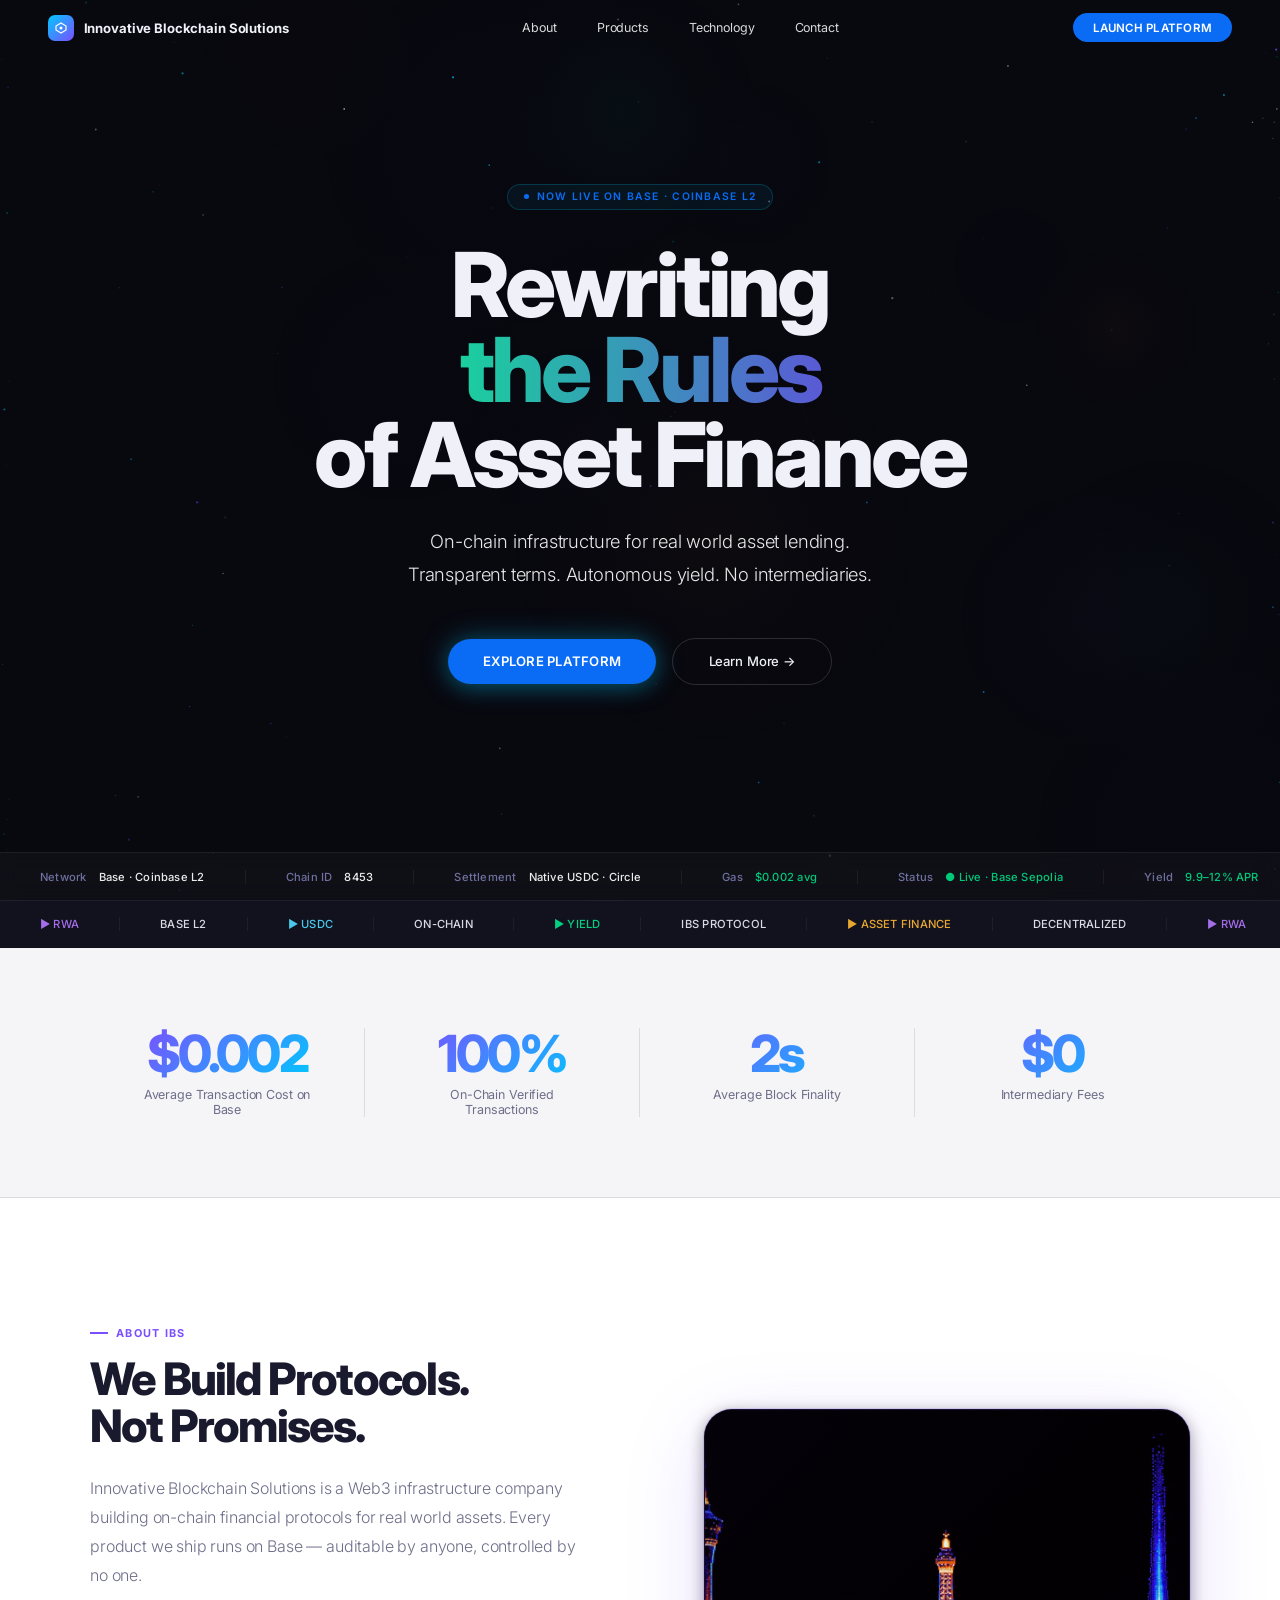
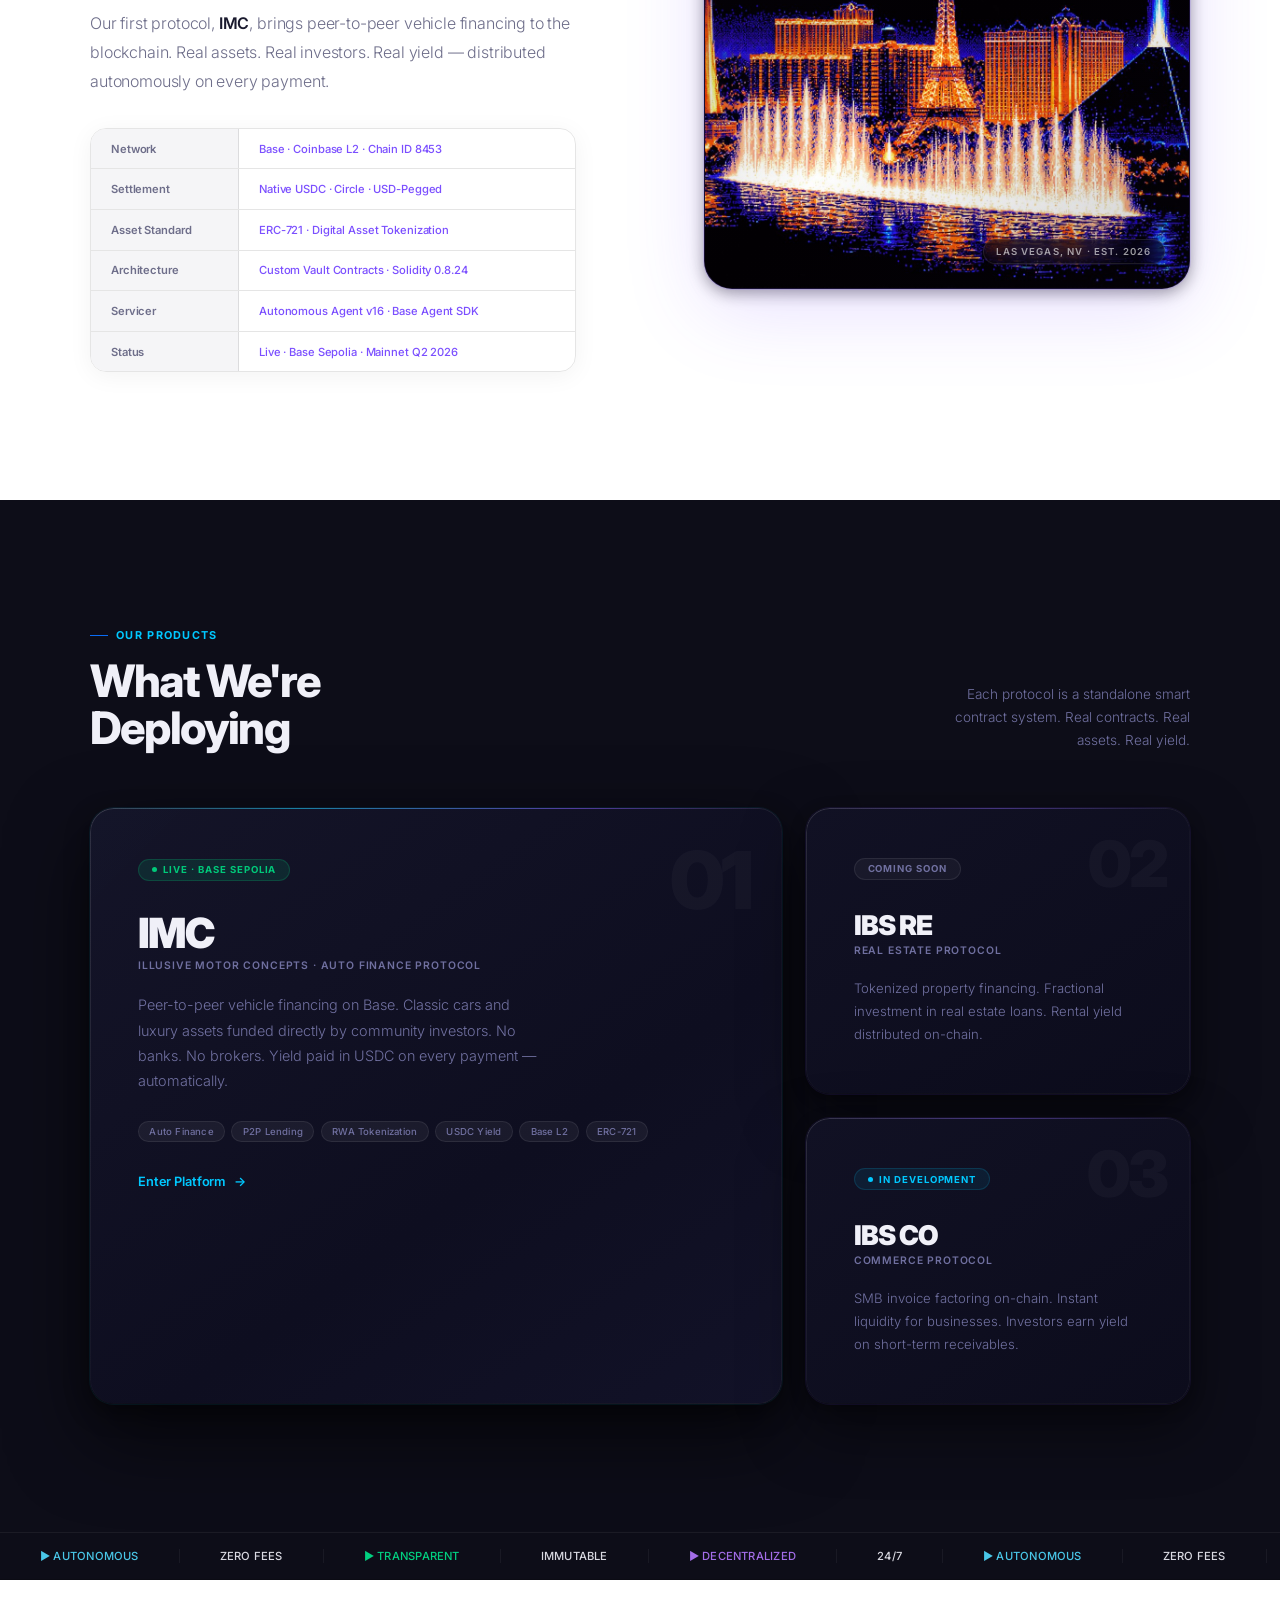
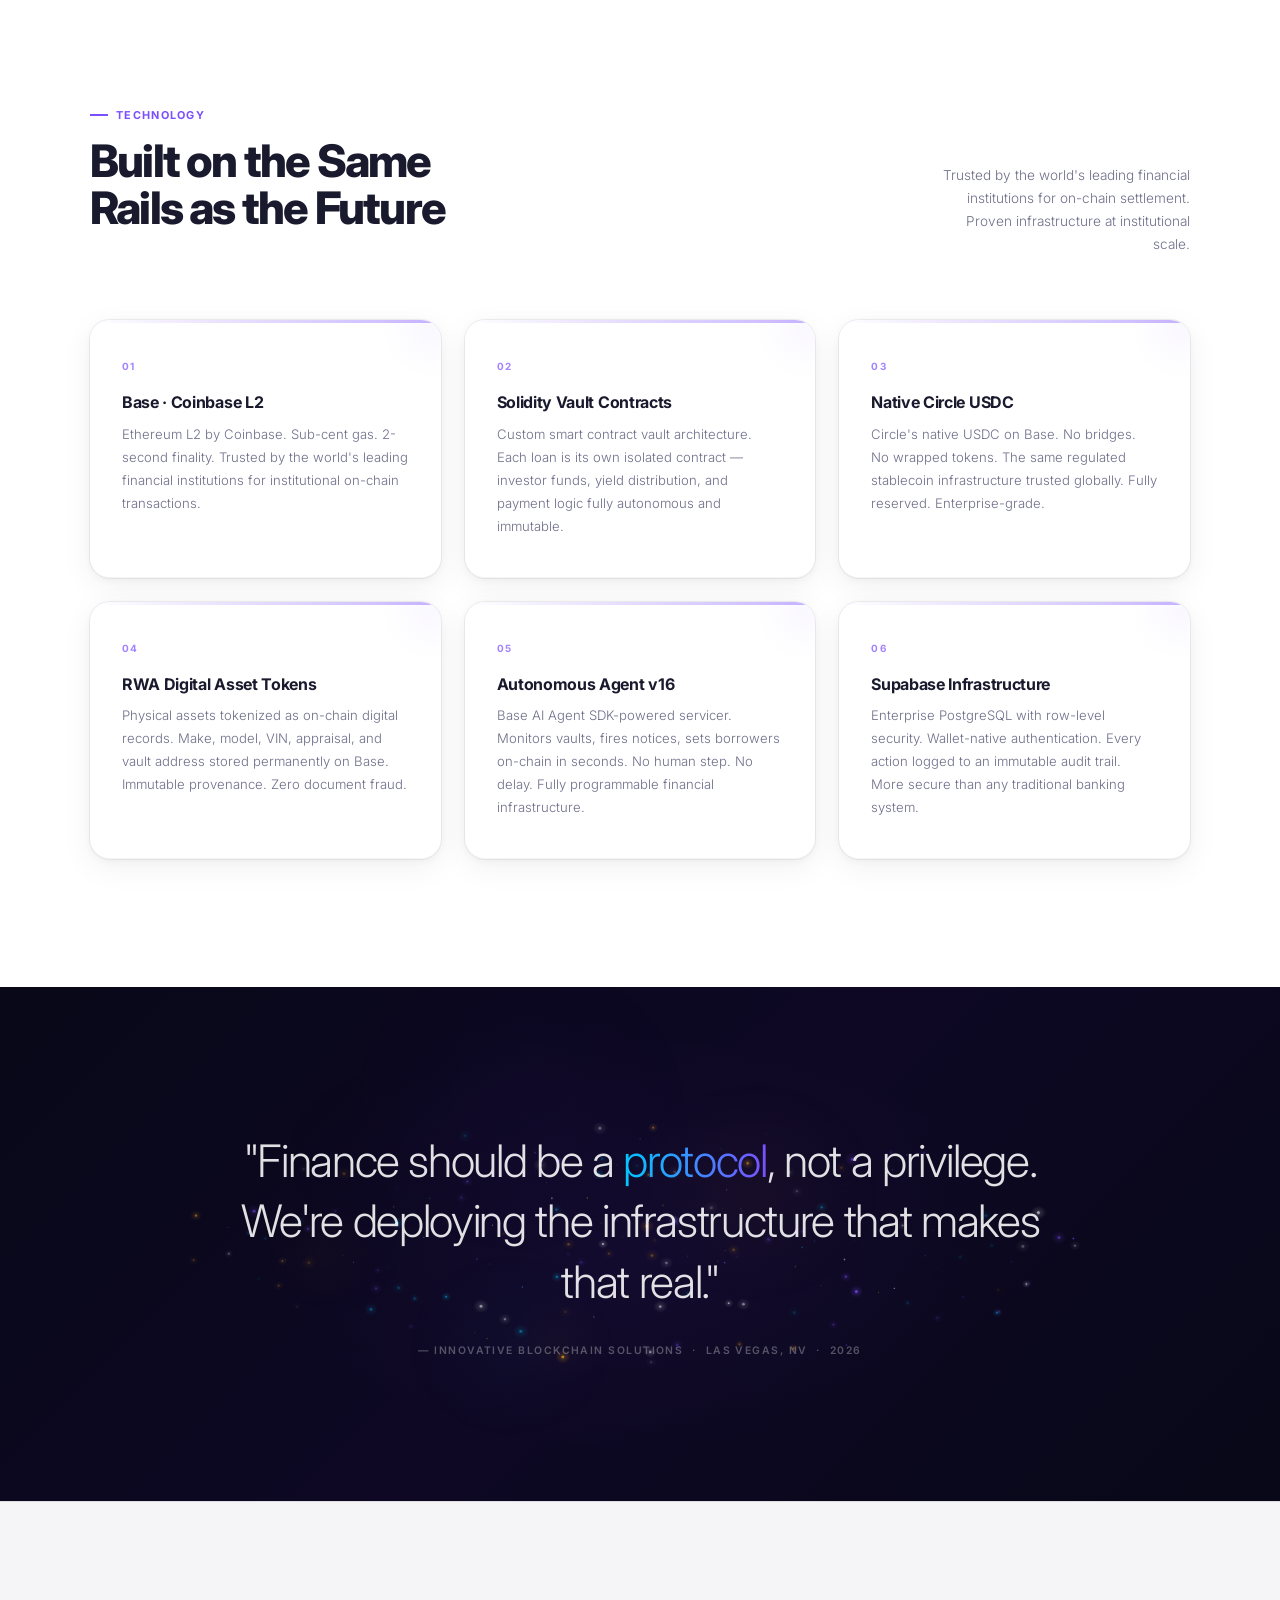
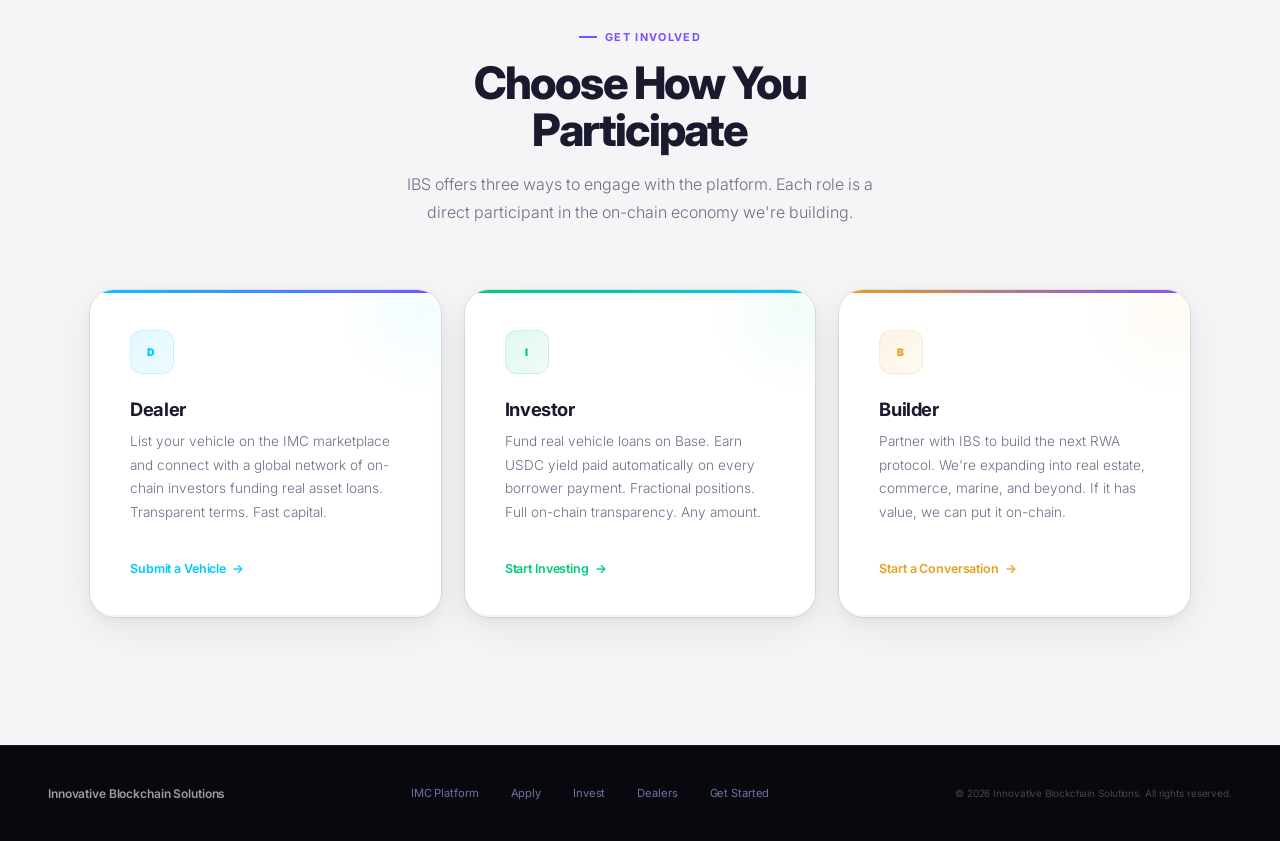
==== commit 9dac4ff6: "feat: LV skyline replaces sphere, nav CTA aligned, full mobile responsive" ====
--- a/index.html
+++ b/index.html
@@ -57,7 +57,7 @@
 .nav-links a:hover{color:#ffffff;}
 nav.scrolled-light .nav-links a{color:var(--muted-light);}
 nav.scrolled-light .nav-links a:hover{color:var(--text-light);}
-.nav-cta{font-size:0.72rem;font-weight:600;letter-spacing:0.02em;color:white;background:#0a6cf5;border:none;padding:0.45rem 1.25rem;border-radius:980px;cursor:pointer;text-decoration:none;transition:all 0.2s;text-transform:uppercase;}
+.nav-cta{font-size:0.72rem;font-weight:600;letter-spacing:0.02em;color:white;background:#0a6cf5;border:none;padding:0.45rem 1.25rem;border-radius:980px;cursor:pointer;text-decoration:none;transition:all 0.2s;text-transform:uppercase;display:inline-flex;align-items:center;justify-content:center;text-align:center;white-space:nowrap;}
 .nav-cta:hover{background:#2277ff;transform:scale(1.03);}
 
 /* ═══════════════════════════════════
@@ -193,14 +193,36 @@
 /* About canvas */
 .about-canvas-wrap{
   height:480px;border-radius:28px;overflow:hidden;
-  background:linear-gradient(135deg,#0a0816 0%,#14102a 50%,#0a0816 100%);
-  border:1px solid rgba(123,79,255,0.15);
+  background:#000;
+  border:1px solid rgba(123,79,255,0.2);
   position:relative;
   box-shadow:
-    0 0 0 1px rgba(123,79,255,0.1),
-    0 20px 80px rgba(123,79,255,0.12),
-    0 4px 16px rgba(0,0,0,0.3),
+    0 0 0 1px rgba(123,79,255,0.15),
+    0 20px 80px rgba(123,79,255,0.18),
+    0 4px 16px rgba(0,0,0,0.4),
     inset 0 1px 0 rgba(255,255,255,0.05);
+}
+.about-canvas-wrap img{
+  width:100%;height:100%;
+  object-fit:cover;object-position:center 40%;
+  display:block;
+  mix-blend-mode:normal;
+  transition:transform 0.8s ease;
+}
+.about-canvas-wrap:hover img{transform:scale(1.03);}
+.about-canvas-wrap .lv-overlay{
+  position:absolute;inset:0;
+  background:linear-gradient(135deg,rgba(10,6,22,0.3) 0%,transparent 50%,rgba(10,6,22,0.2) 100%);
+  pointer-events:none;
+}
+.about-canvas-wrap .lv-badge{
+  position:absolute;bottom:1.5rem;right:1.5rem;
+  font-family:'Inter',sans-serif;
+  font-size:0.6rem;font-weight:600;letter-spacing:0.12em;
+  text-transform:uppercase;color:rgba(255,255,255,0.6);
+  background:rgba(0,0,0,0.5);backdrop-filter:blur(8px);
+  padding:0.4rem 0.8rem;border-radius:980px;
+  border:1px solid rgba(255,255,255,0.1);
 }
 
 /* ═══════════════════════════════════
@@ -417,17 +439,41 @@
 .reveal-delay-1{transition-delay:0.1s;} .reveal-delay-2{transition-delay:0.2s;} .reveal-delay-3{transition-delay:0.3s;}
 
 @media(max-width:900px){
-  nav{padding:0 1.5rem;} .nav-links{display:none;}
-  .hero-title{font-size:3rem;}
+  nav{padding:0 1.25rem;} .nav-links{display:none;}
+  .nav-cta{font-size:0.65rem;padding:0.4rem 1rem;}
+  .hero{padding:5rem 1.25rem 6rem;}
+  .hero-title{font-size:2.8rem;letter-spacing:-0.03em;}
+  .hero-sub{font-size:1rem;}
+  .hero-actions{flex-direction:column;gap:0.75rem;width:100%;}
+  .btn-glow,.btn-outline-dark{width:100%;text-align:center;justify-content:center;}
   .stats-inner{grid-template-columns:1fr 1fr;}
-  .stat-item{padding:0 1.5rem;margin-bottom:2.5rem;}
+  .stat-item{padding:0 1rem;margin-bottom:2rem;}
   .stat-item:nth-child(2){border-right:none;}
+  .about-section,.tech-section,.plans-section{padding:5rem 1.25rem;}
+  .products-section{padding:5rem 1.25rem;}
   .about-inner,.products-grid{grid-template-columns:1fr;}
-  .about-canvas-wrap{height:300px;}
+  .about-canvas-wrap{height:240px;margin-top:2rem;}
   .tech-grid,.plans-grid{grid-template-columns:1fr;}
-  footer{flex-direction:column;gap:1.5rem;text-align:center;}
+  .manifesto{padding:5rem 1.25rem;}
+  .mq{font-size:1.3rem;}
+  footer{flex-direction:column;gap:1.5rem;text-align:center;padding:2rem 1.25rem;}
+  .footer-links{flex-wrap:wrap;justify-content:center;gap:1rem;}
   .products-header{flex-direction:column;gap:1rem;align-items:flex-start;}
-  .products-header-note{text-align:left;}
+  .products-header-note{text-align:left;max-width:100%;}
+  .pcard{padding:2rem 1.5rem;}
+  .pcard-name{font-size:2rem;}
+  .stat-num{font-size:2.4rem;}
+  section > .section-inner > div[style*="display:flex"]{flex-direction:column;gap:1rem;}
+}
+@media(max-width:480px){
+  .hero-title{font-size:2.2rem;}
+  .hero-badge{font-size:0.58rem;}
+  .stats-inner{grid-template-columns:1fr;}
+  .stat-item{border-right:none;border-bottom:1px solid rgba(0,0,0,0.08);padding:1rem 0;}
+  .tech-grid{grid-template-columns:1fr;}
+  .plans-grid{grid-template-columns:1fr;}
+  .pcard-name{font-size:1.8rem;}
+  nav{padding:0 1rem;}
 }
 </style>
 </head>
@@ -526,7 +572,9 @@
       </div>
     </div>
     <div class="about-canvas-wrap reveal reveal-delay-1">
-      <canvas id="about-canvas" style="width:100%;height:100%;"></canvas>
+      <img src="[data-uri]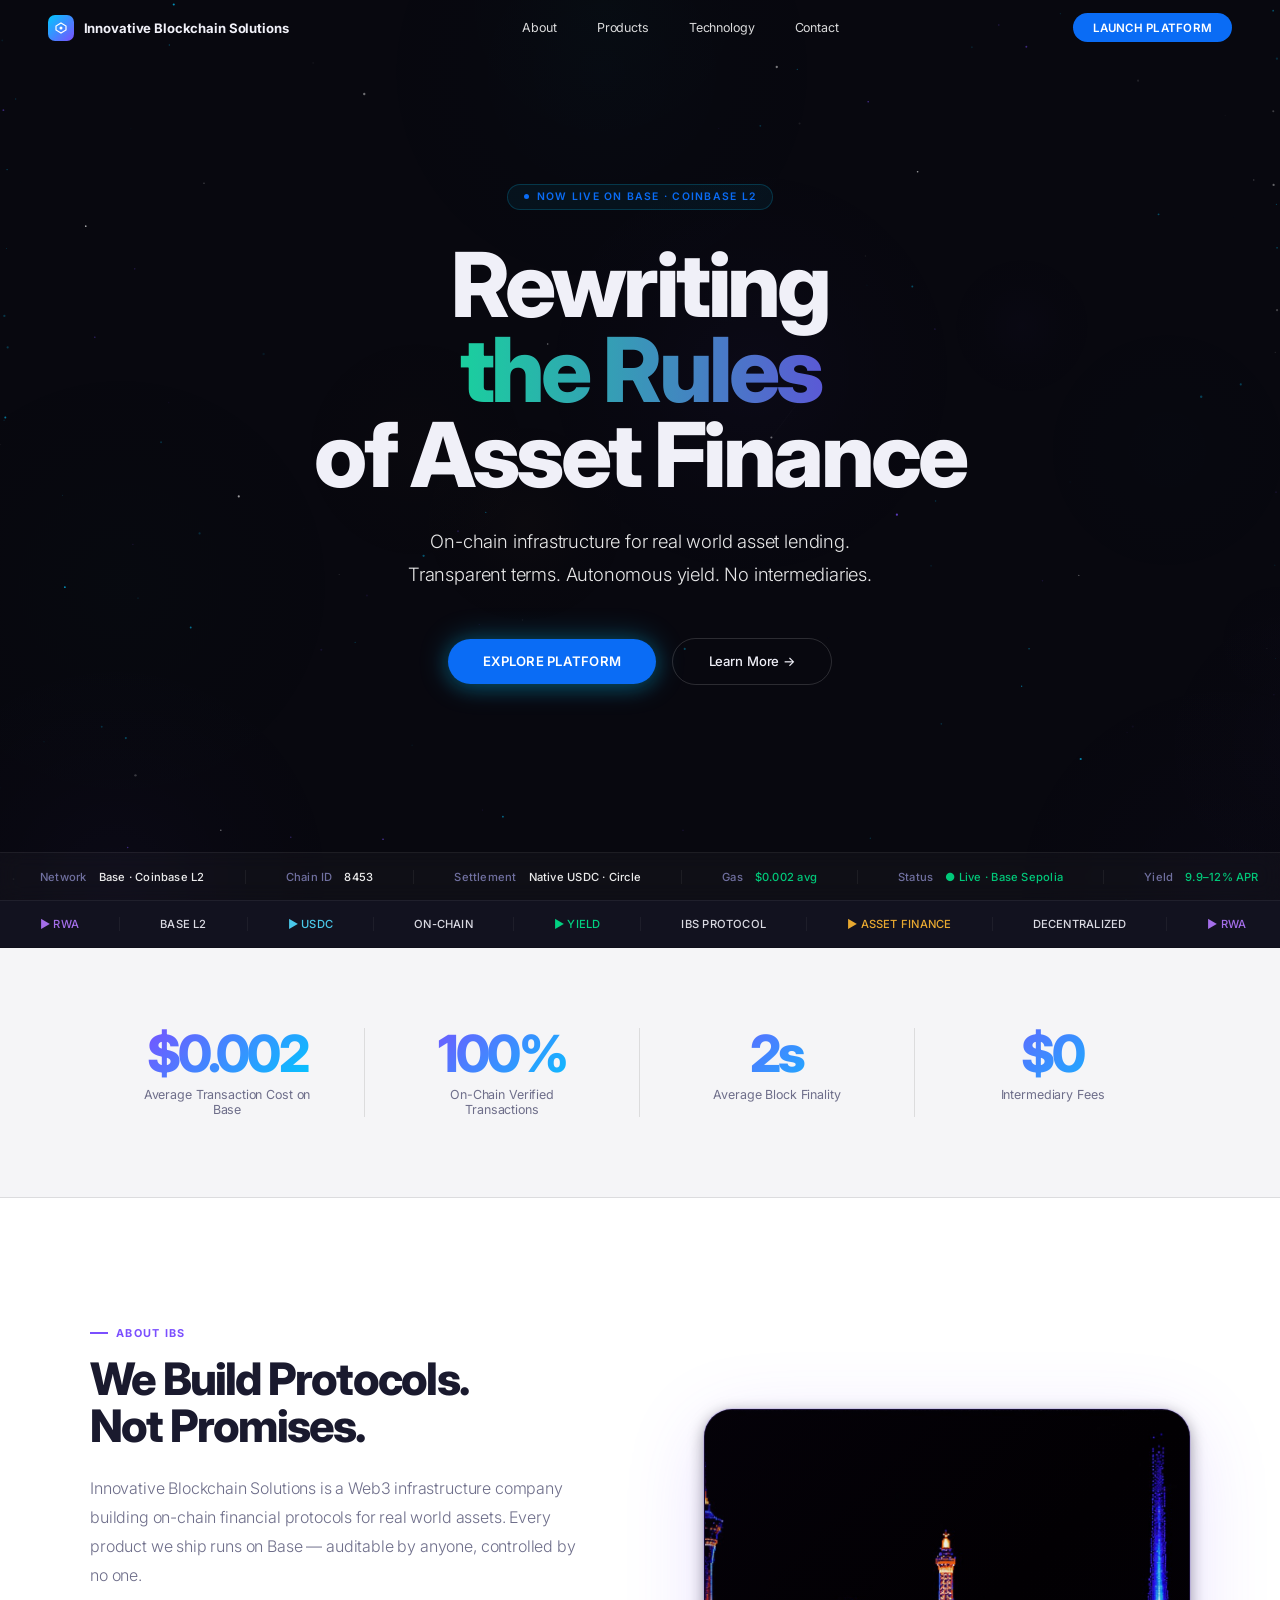
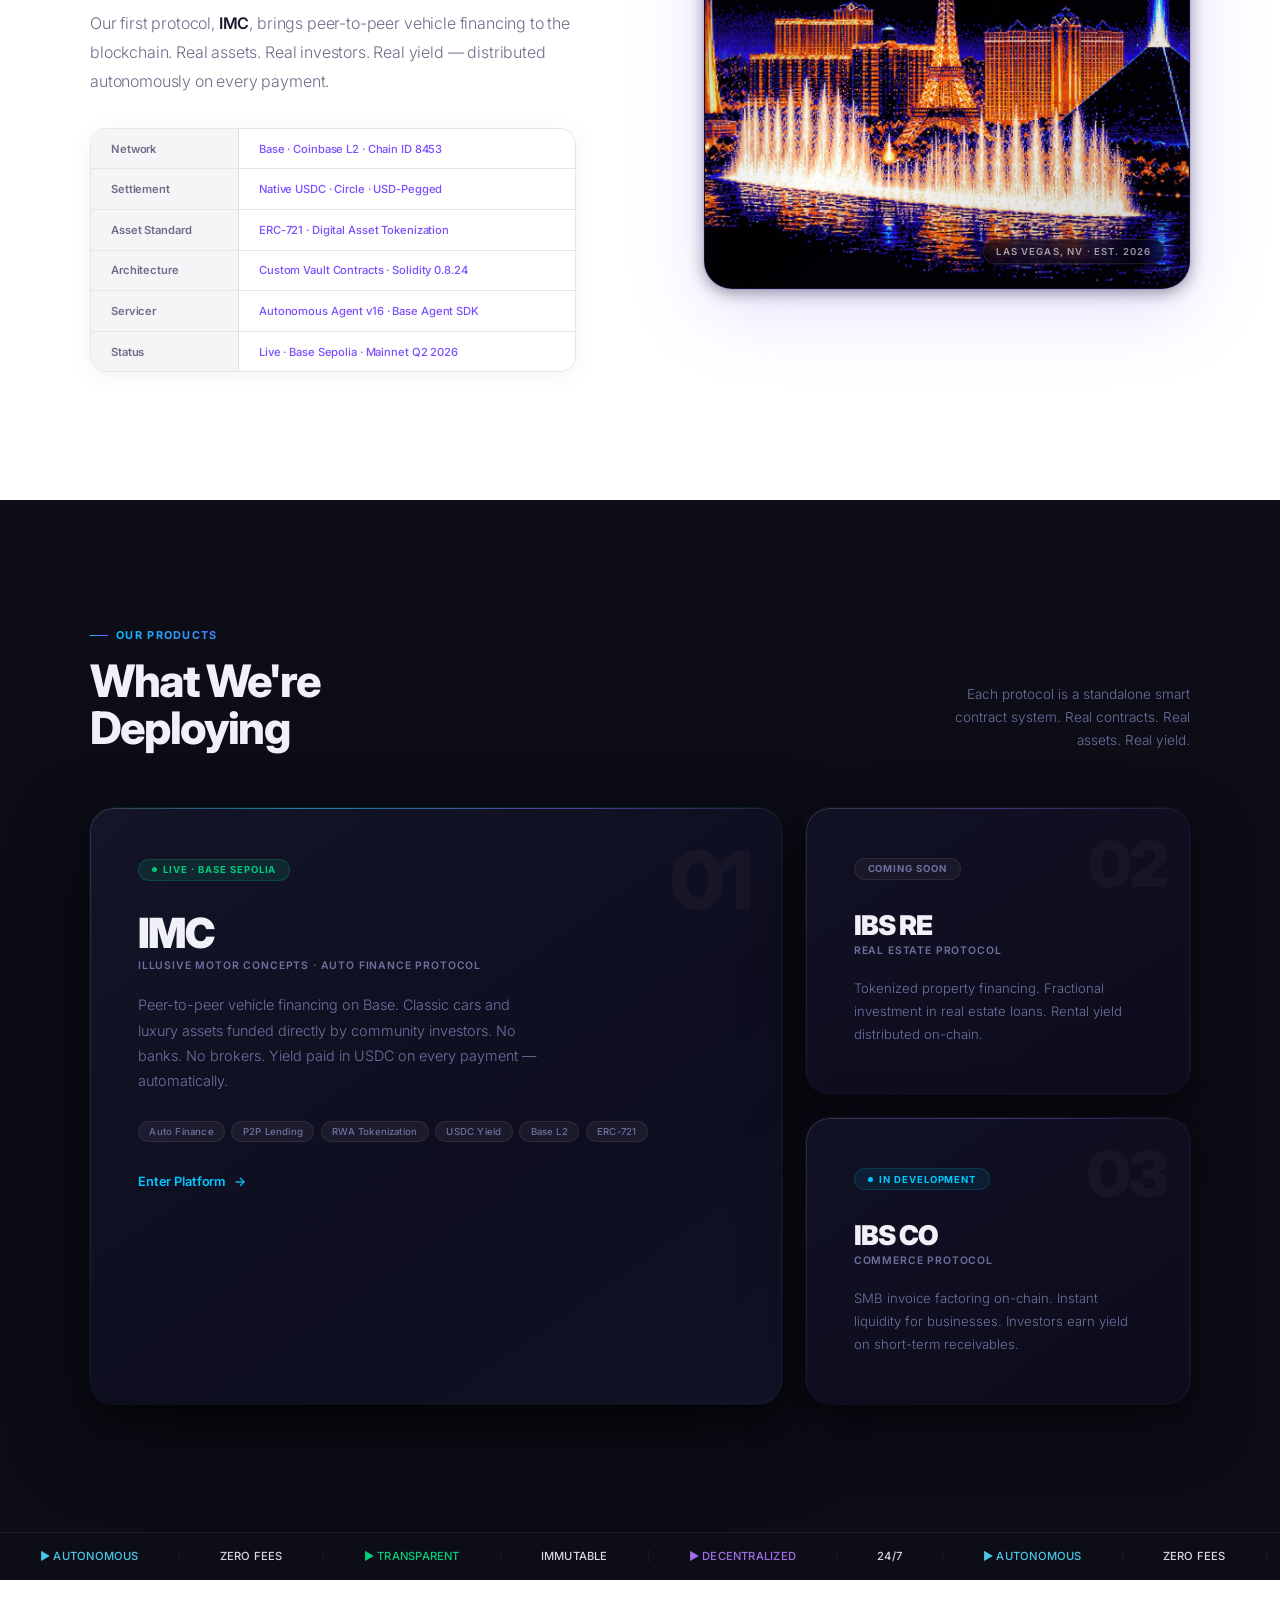
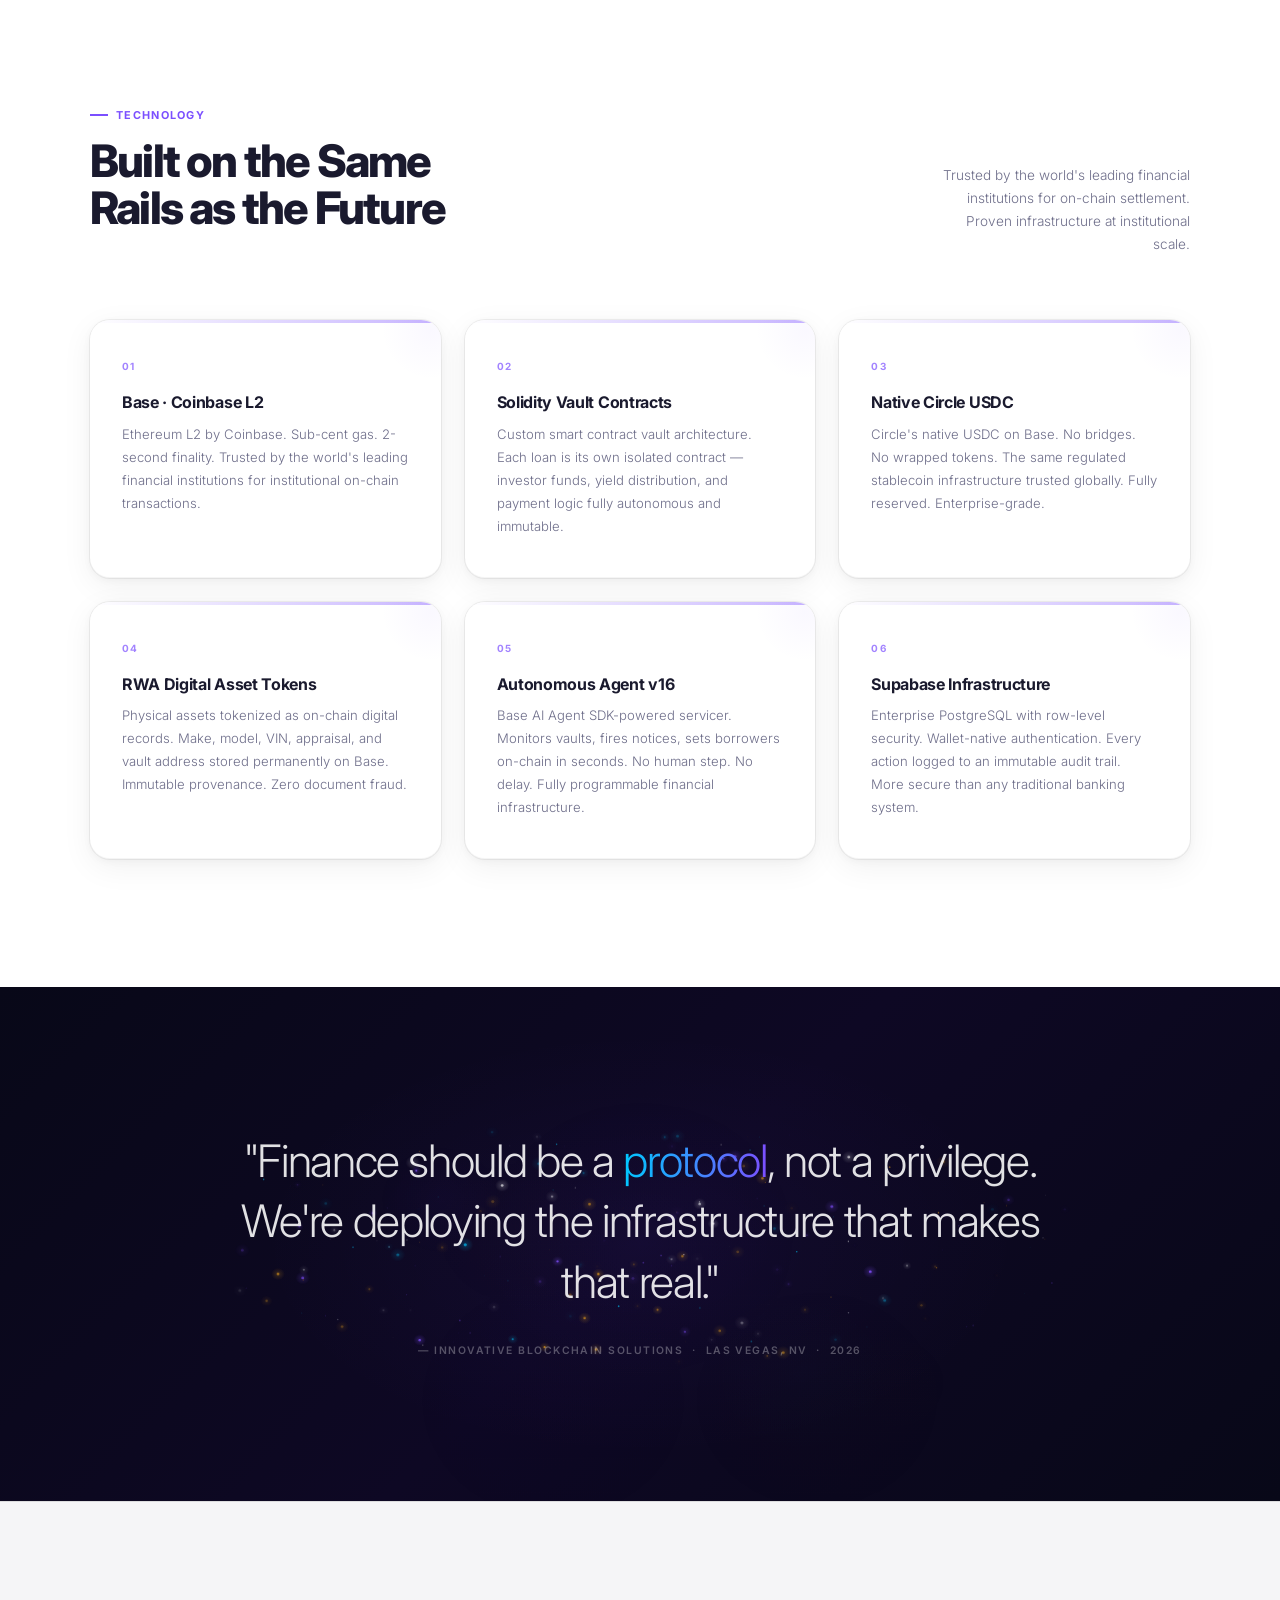
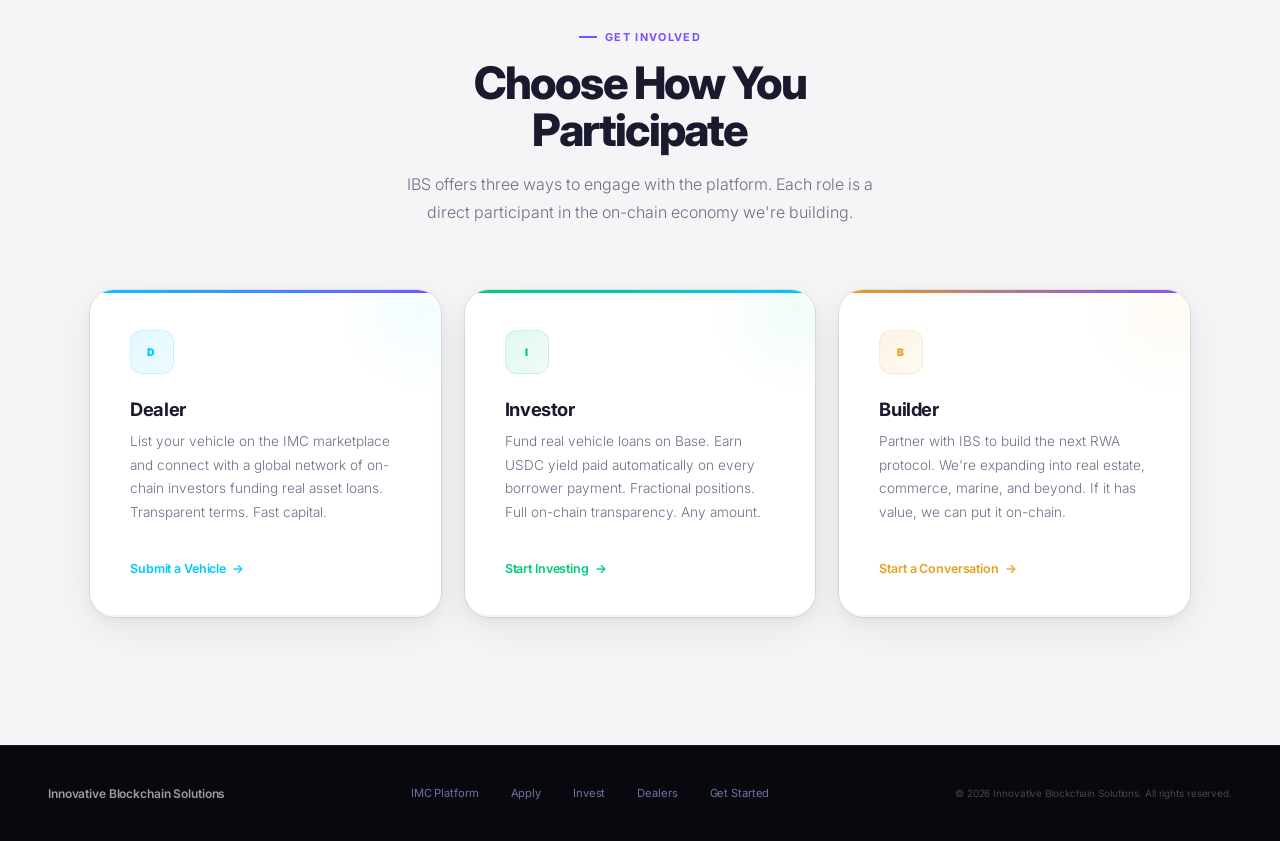
==== commit 9cab14f8: "Fix about image crop, cursor in products section, Our Products gradient" ====
--- a/index.html
+++ b/index.html
@@ -232,8 +232,11 @@
 .products-inner{max-width:1100px;margin:0 auto;}
 .products-header{display:flex;justify-content:space-between;align-items:flex-end;margin-bottom:3.5rem;}
 .products-header .sec-title{color:var(--text-dark);margin-bottom:0;}
-.products-header .eyebrow{color:var(--cyan);}
-.products-header .eyebrow::before{background:#0a6cf5;}
+.products-header .eyebrow{
+  background:linear-gradient(90deg,var(--cyan),var(--purple));
+  -webkit-background-clip:text;-webkit-text-fill-color:transparent;background-clip:text;
+}
+.products-header .eyebrow::before{background:linear-gradient(90deg,var(--cyan),var(--purple));}
 .products-header-note{max-width:260px;font-size:0.85rem;font-weight:300;color:var(--muted-dark);line-height:1.7;text-align:right;}
 
 /* EMBOSSED PRODUCT CARDS */
@@ -241,7 +244,7 @@
 
 .pcard{
   border-radius:24px;padding:3rem;
-  position:relative;overflow:hidden;cursor:none;
+  position:relative;overflow:hidden;cursor:pointer;
   text-decoration:none;color:inherit;
   transition:transform 0.4s cubic-bezier(0.34,1.56,0.64,1),box-shadow 0.4s;
 }
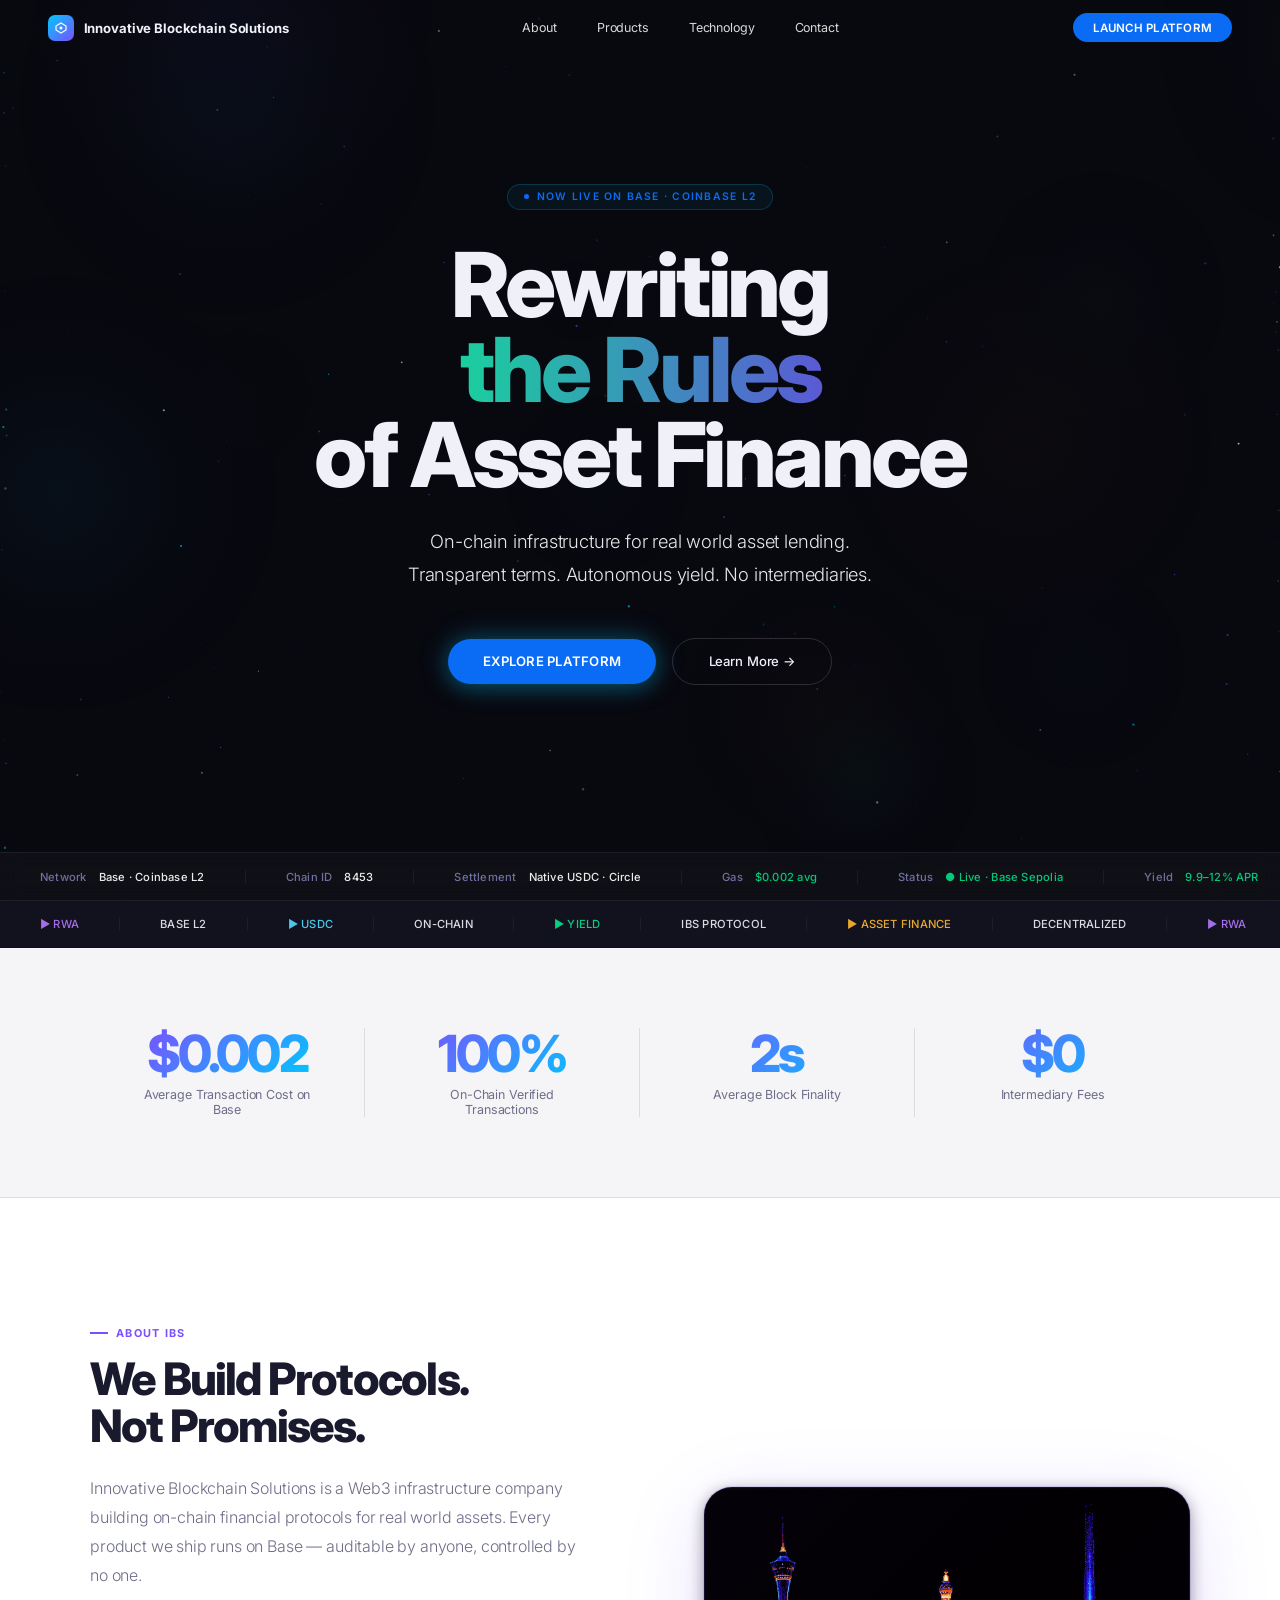
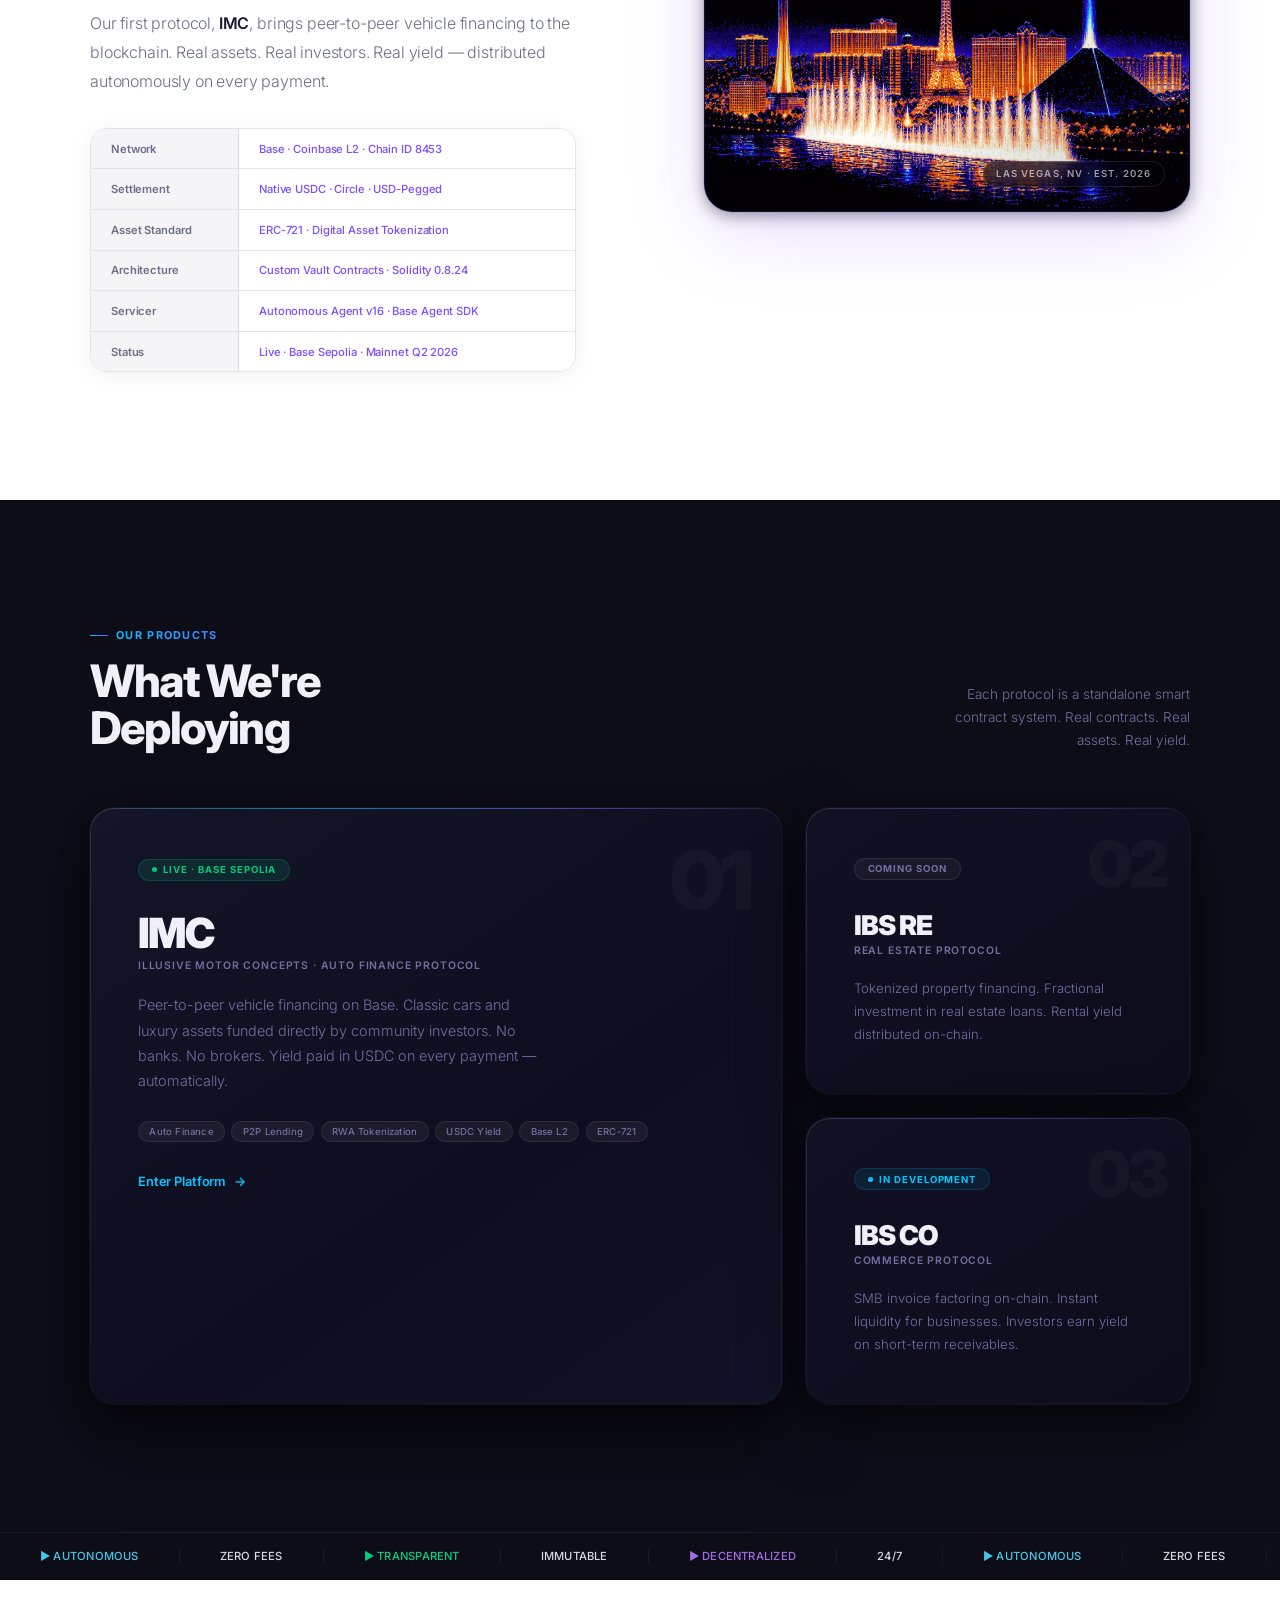
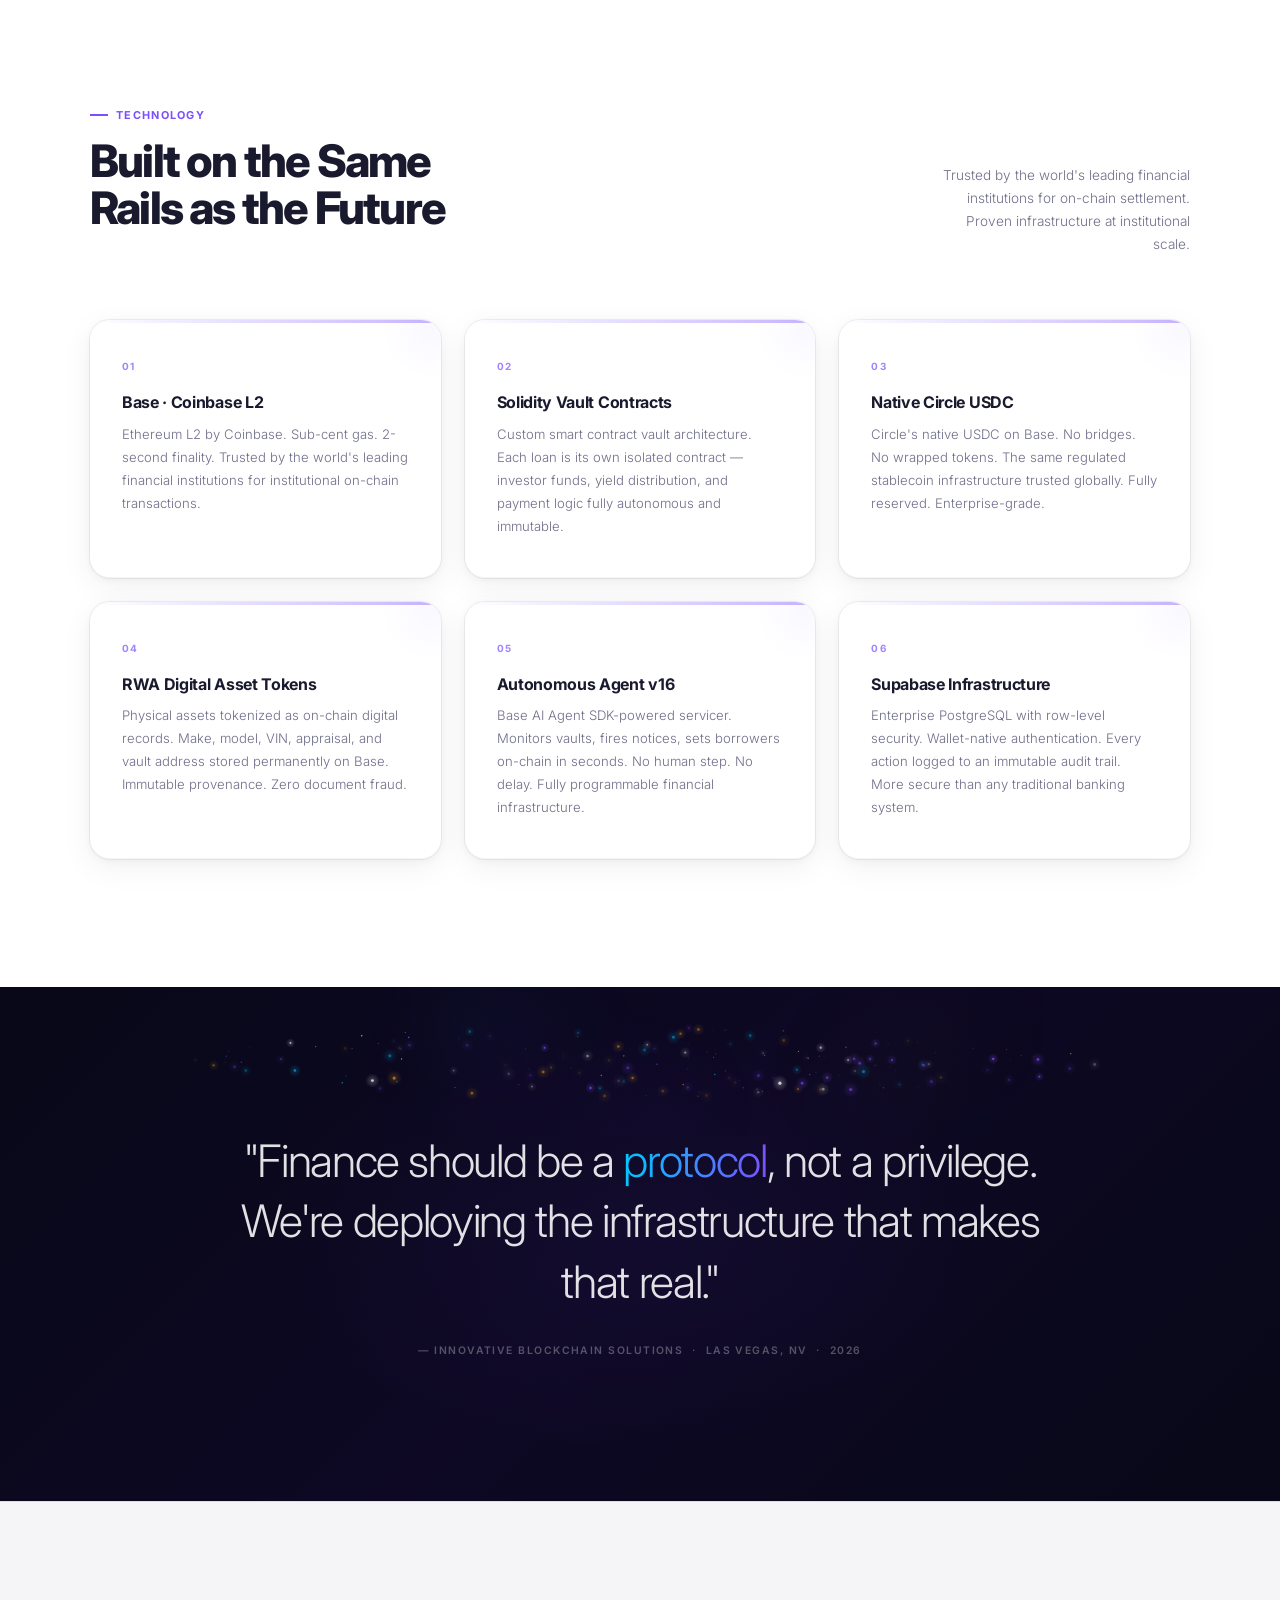
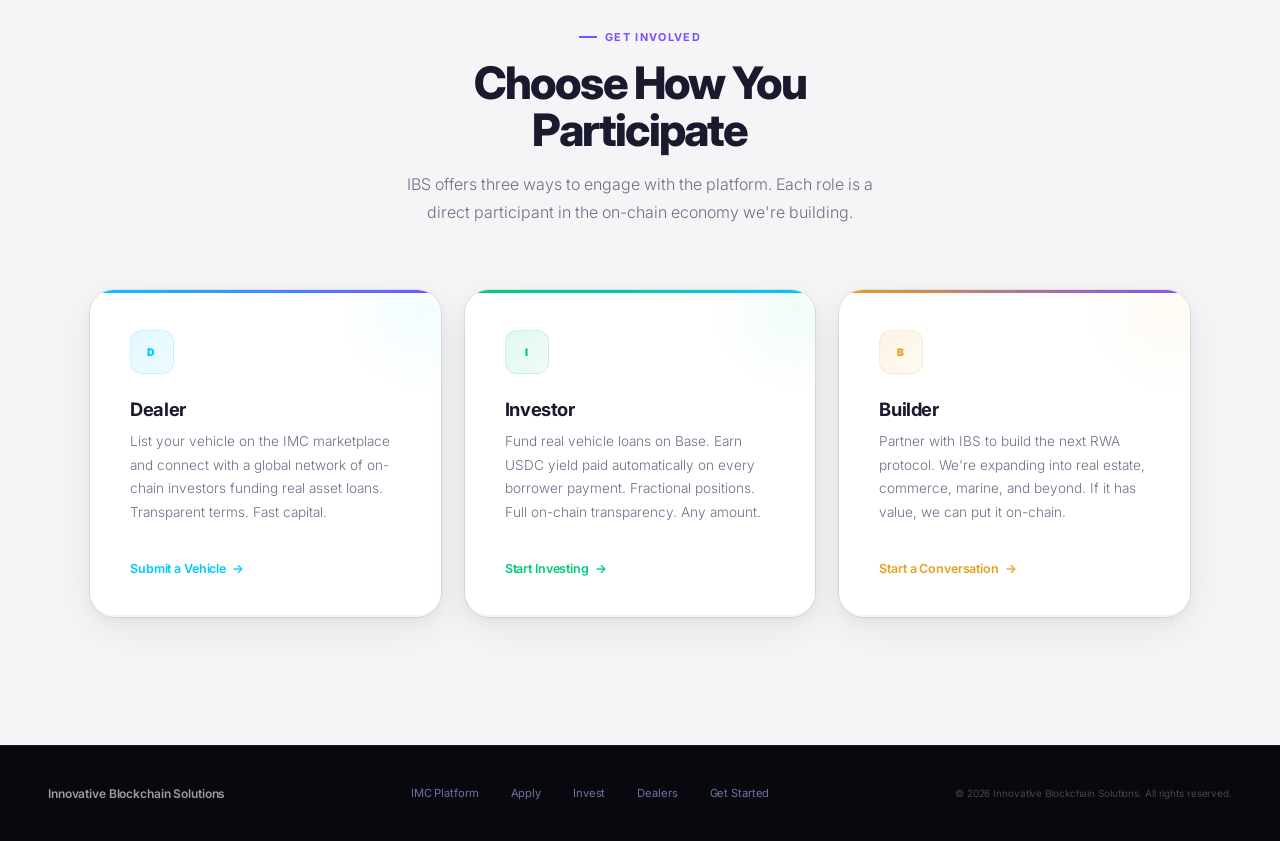
==== commit 96b65e90: "Fix: height:auto on image so full landscape shows uncropped" ====
--- a/index.html
+++ b/index.html
@@ -70,7 +70,7 @@
   display:flex;flex-direction:column;align-items:center;justify-content:center;
   padding:6rem 2rem 8rem;
 }
-#hero-canvas{position:absolute;inset:0;width:100%;height:100%;pointer-events:none;z-index:0;}
+#hero-canvas{position:absolute;inset:0;width:100%;height:auto;pointer-events:none;z-index:0;}
 
 .hero-inner{position:relative;z-index:2;text-align:center;max-width:900px;}
 .hero-badge{
@@ -192,7 +192,7 @@
 
 /* About canvas */
 .about-canvas-wrap{
-  height:480px;border-radius:28px;overflow:hidden;
+  border-radius:28px;overflow:hidden;
   background:#000;
   border:1px solid rgba(123,79,255,0.2);
   position:relative;
@@ -203,13 +203,13 @@
     inset 0 1px 0 rgba(255,255,255,0.05);
 }
 .about-canvas-wrap img{
-  width:100%;height:100%;
-  object-fit:cover;object-position:center 40%;
+  width:100%;height:auto;
+  
   display:block;
   mix-blend-mode:normal;
   transition:transform 0.8s ease;
 }
-.about-canvas-wrap:hover img{transform:scale(1.03);}
+
 .about-canvas-wrap .lv-overlay{
   position:absolute;inset:0;
   background:linear-gradient(135deg,rgba(10,6,22,0.3) 0%,transparent 50%,rgba(10,6,22,0.2) 100%);
@@ -367,7 +367,7 @@
   text-align:center;position:relative;overflow:hidden;
 }
 .manifesto::before{content:'';position:absolute;top:50%;left:50%;transform:translate(-50%,-50%);width:900px;height:500px;background:radial-gradient(ellipse,rgba(123,79,255,0.05) 0%,transparent 60%);}
-#manifesto-canvas{position:absolute;inset:0;width:100%;height:100%;pointer-events:none;z-index:0;}
+#manifesto-canvas{position:absolute;inset:0;width:100%;height:auto;pointer-events:none;z-index:0;}
 .mq{font-size:clamp(1.6rem,3.5vw,2.8rem);font-weight:300;letter-spacing:-0.03em;line-height:1.35;color:rgba(255,255,255,0.88);max-width:800px;margin:0 auto 2rem;position:relative;}
 .mq em{font-style:normal;background:linear-gradient(90deg,var(--cyan),var(--purple));-webkit-background-clip:text;-webkit-text-fill-color:transparent;background-clip:text;}
 .ma{font-size:0.65rem;font-weight:600;letter-spacing:0.14em;text-transform:uppercase;color:rgba(255,255,255,0.3);position:relative;}
@@ -455,7 +455,7 @@
   .about-section,.tech-section,.plans-section{padding:5rem 1.25rem;}
   .products-section{padding:5rem 1.25rem;}
   .about-inner,.products-grid{grid-template-columns:1fr;}
-  .about-canvas-wrap{height:240px;margin-top:2rem;}
+  .about-canvas-wrap{margin-top:2rem;}
   .tech-grid,.plans-grid{grid-template-columns:1fr;}
   .manifesto{padding:5rem 1.25rem;}
   .mq{font-size:1.3rem;}
